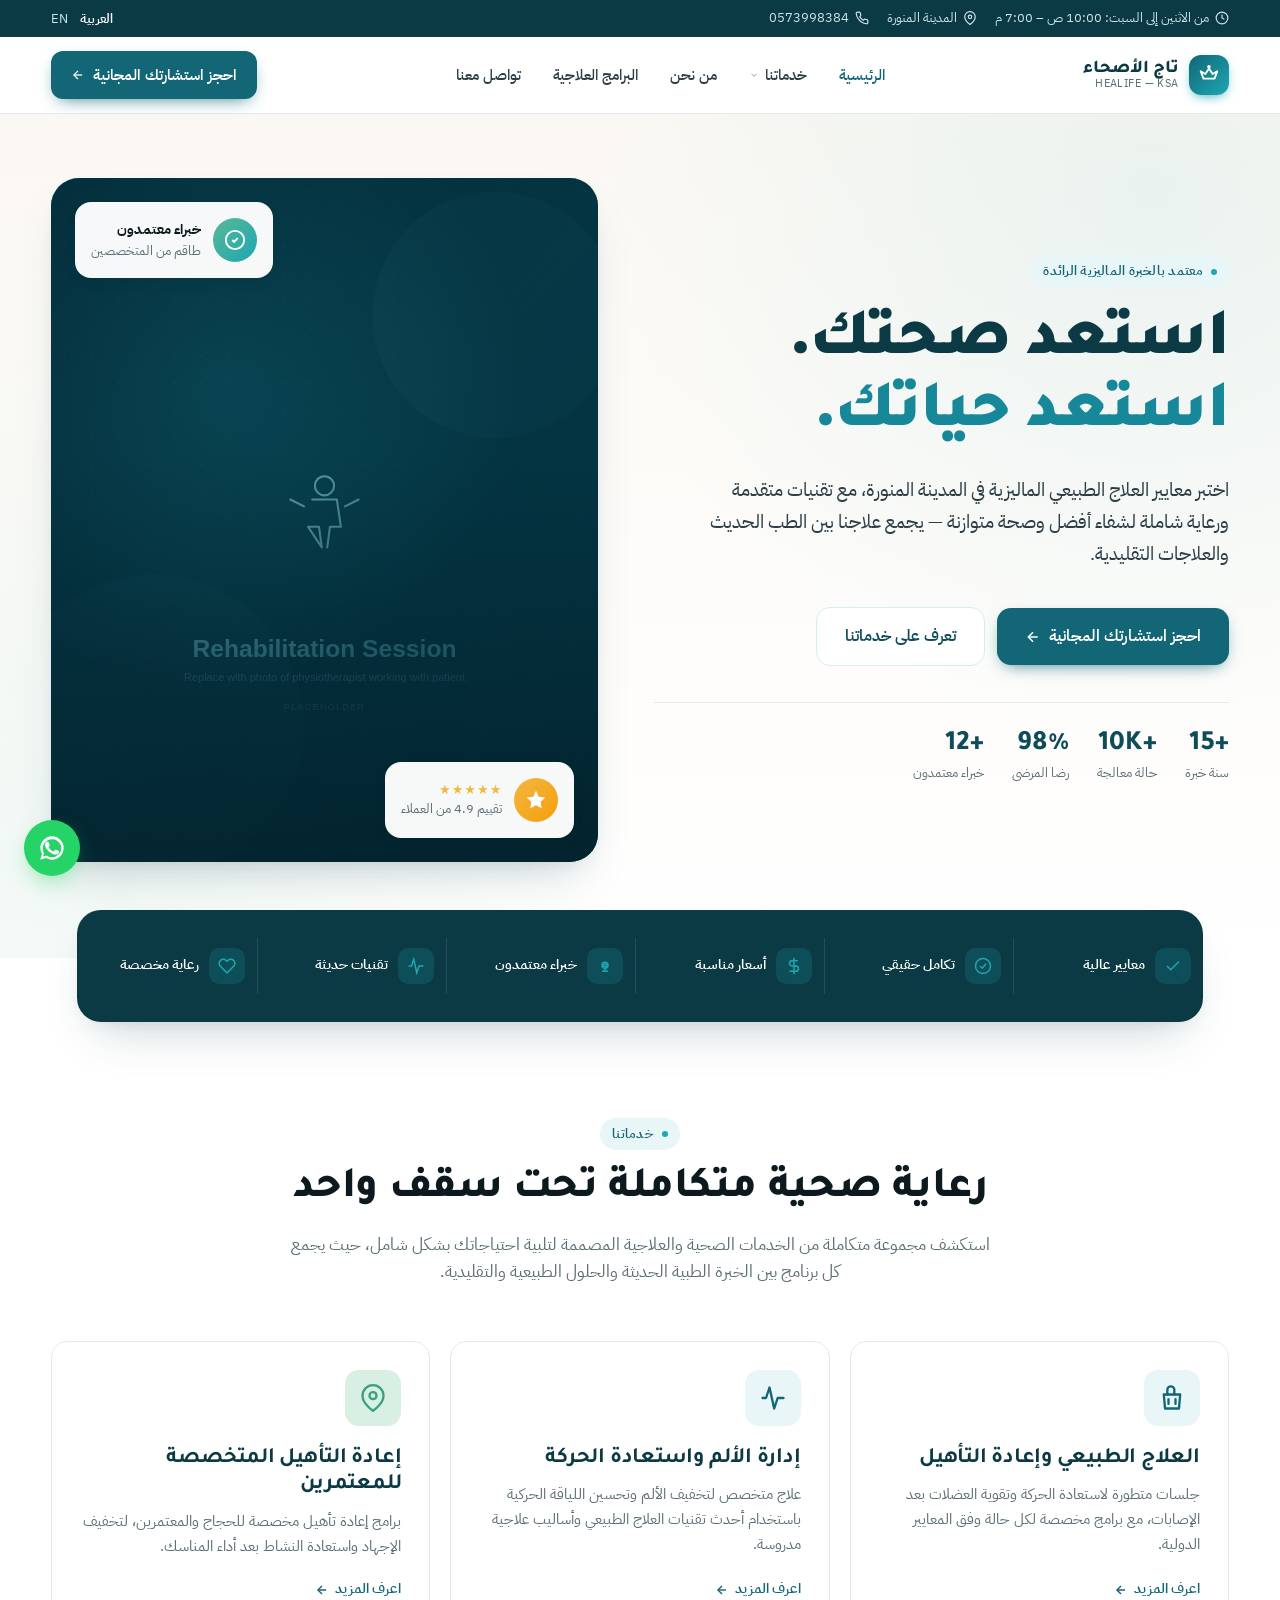
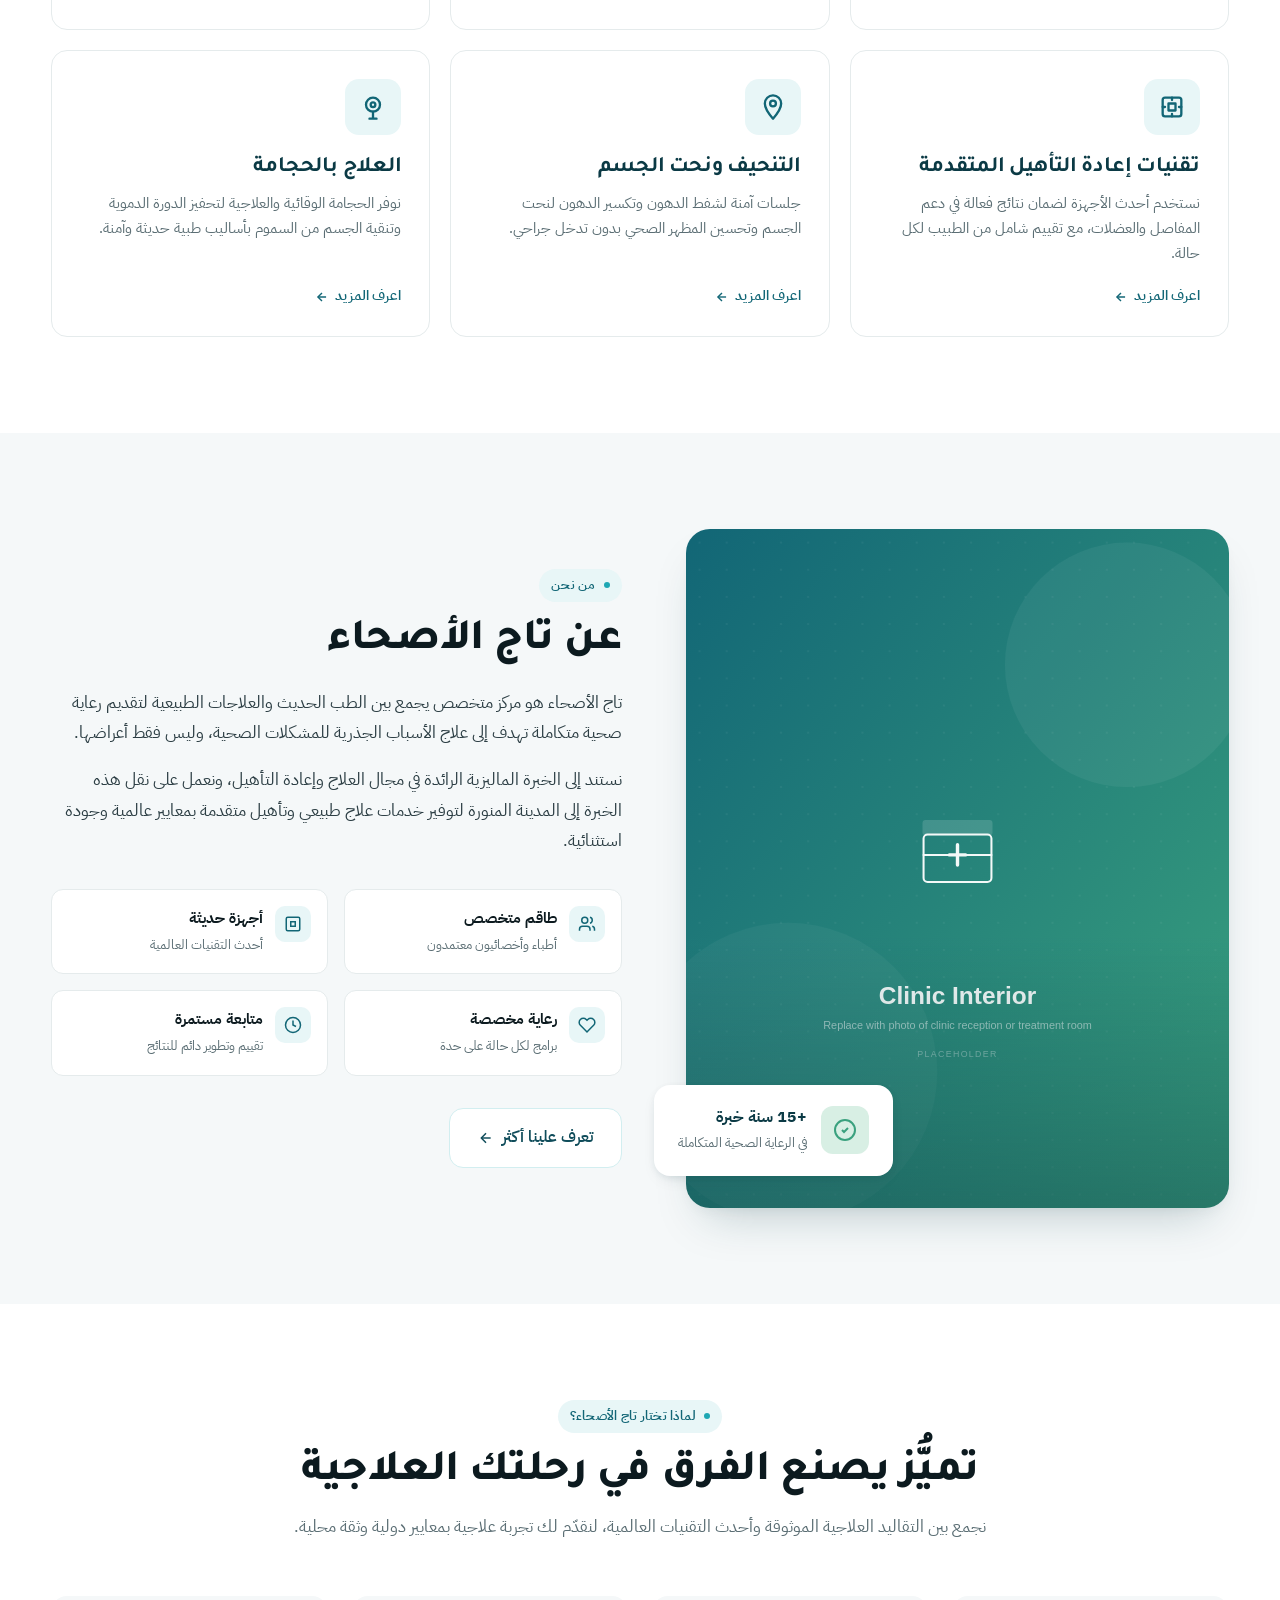
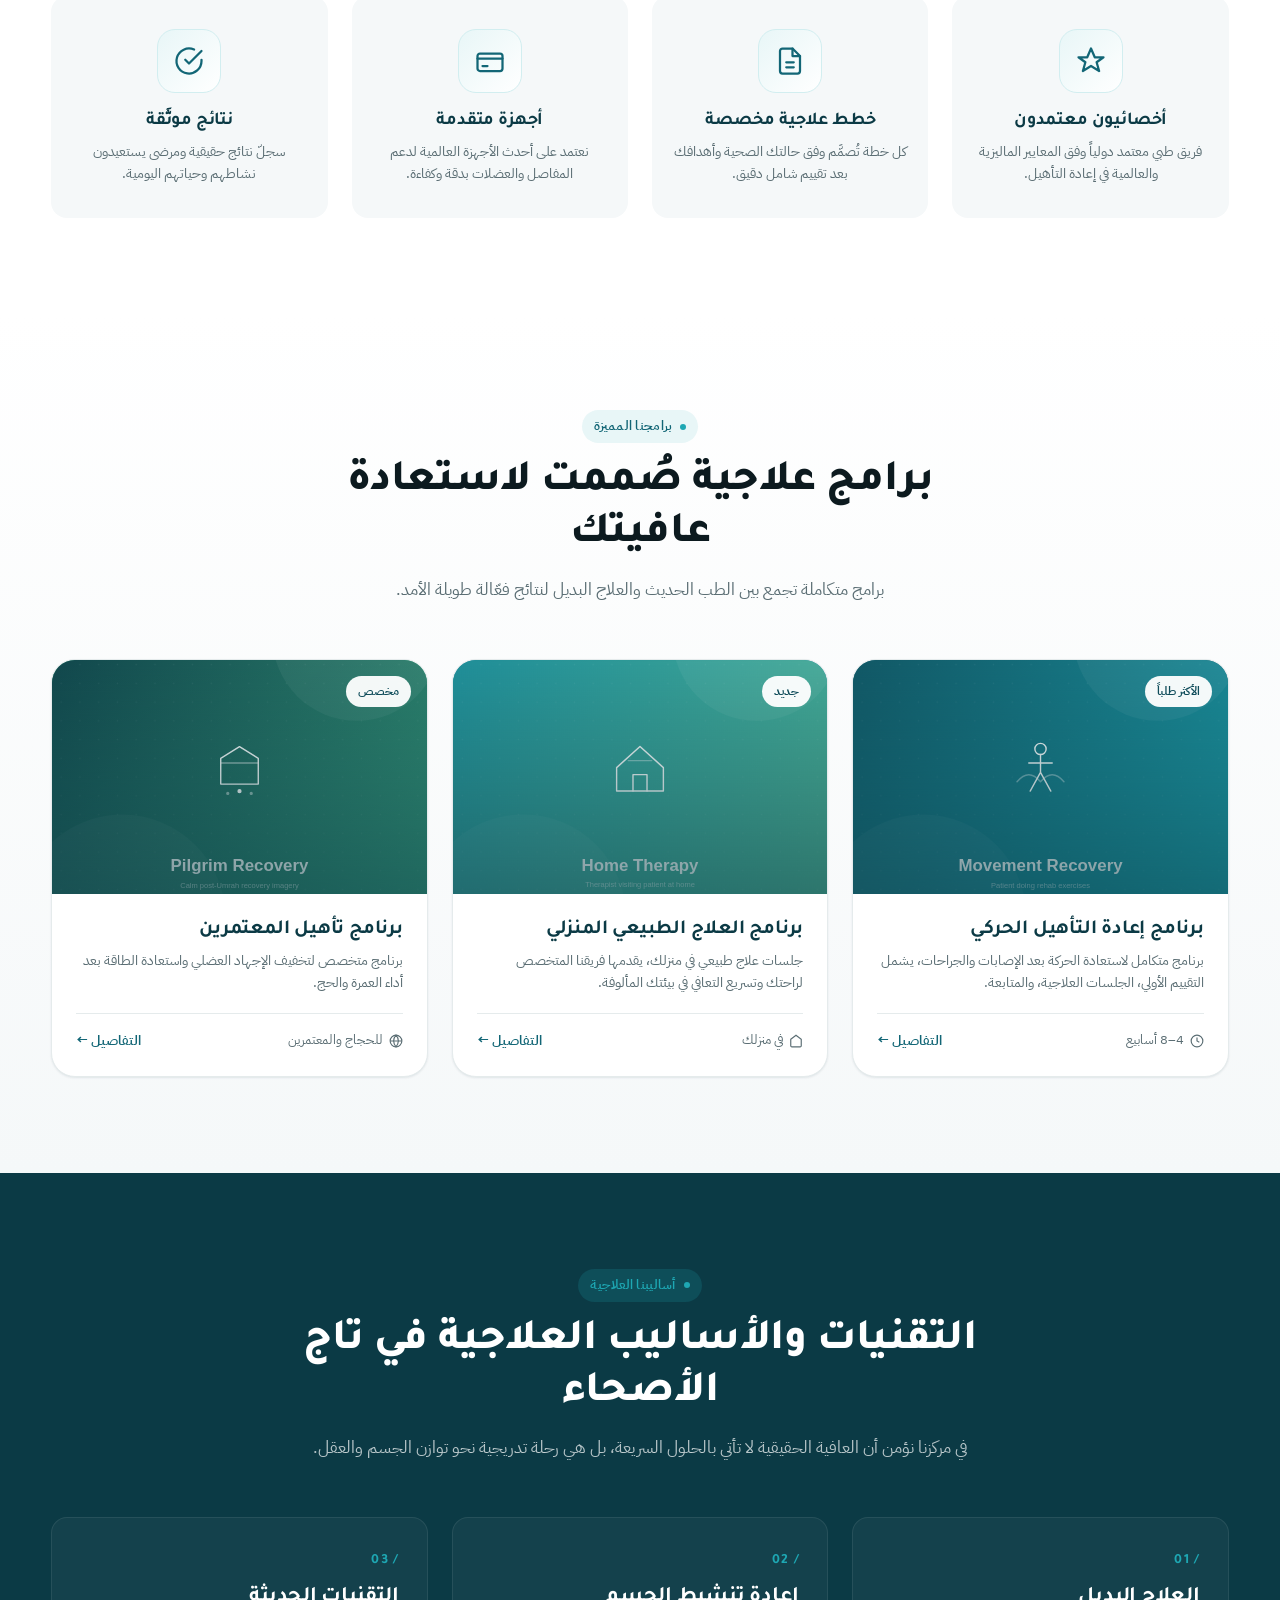
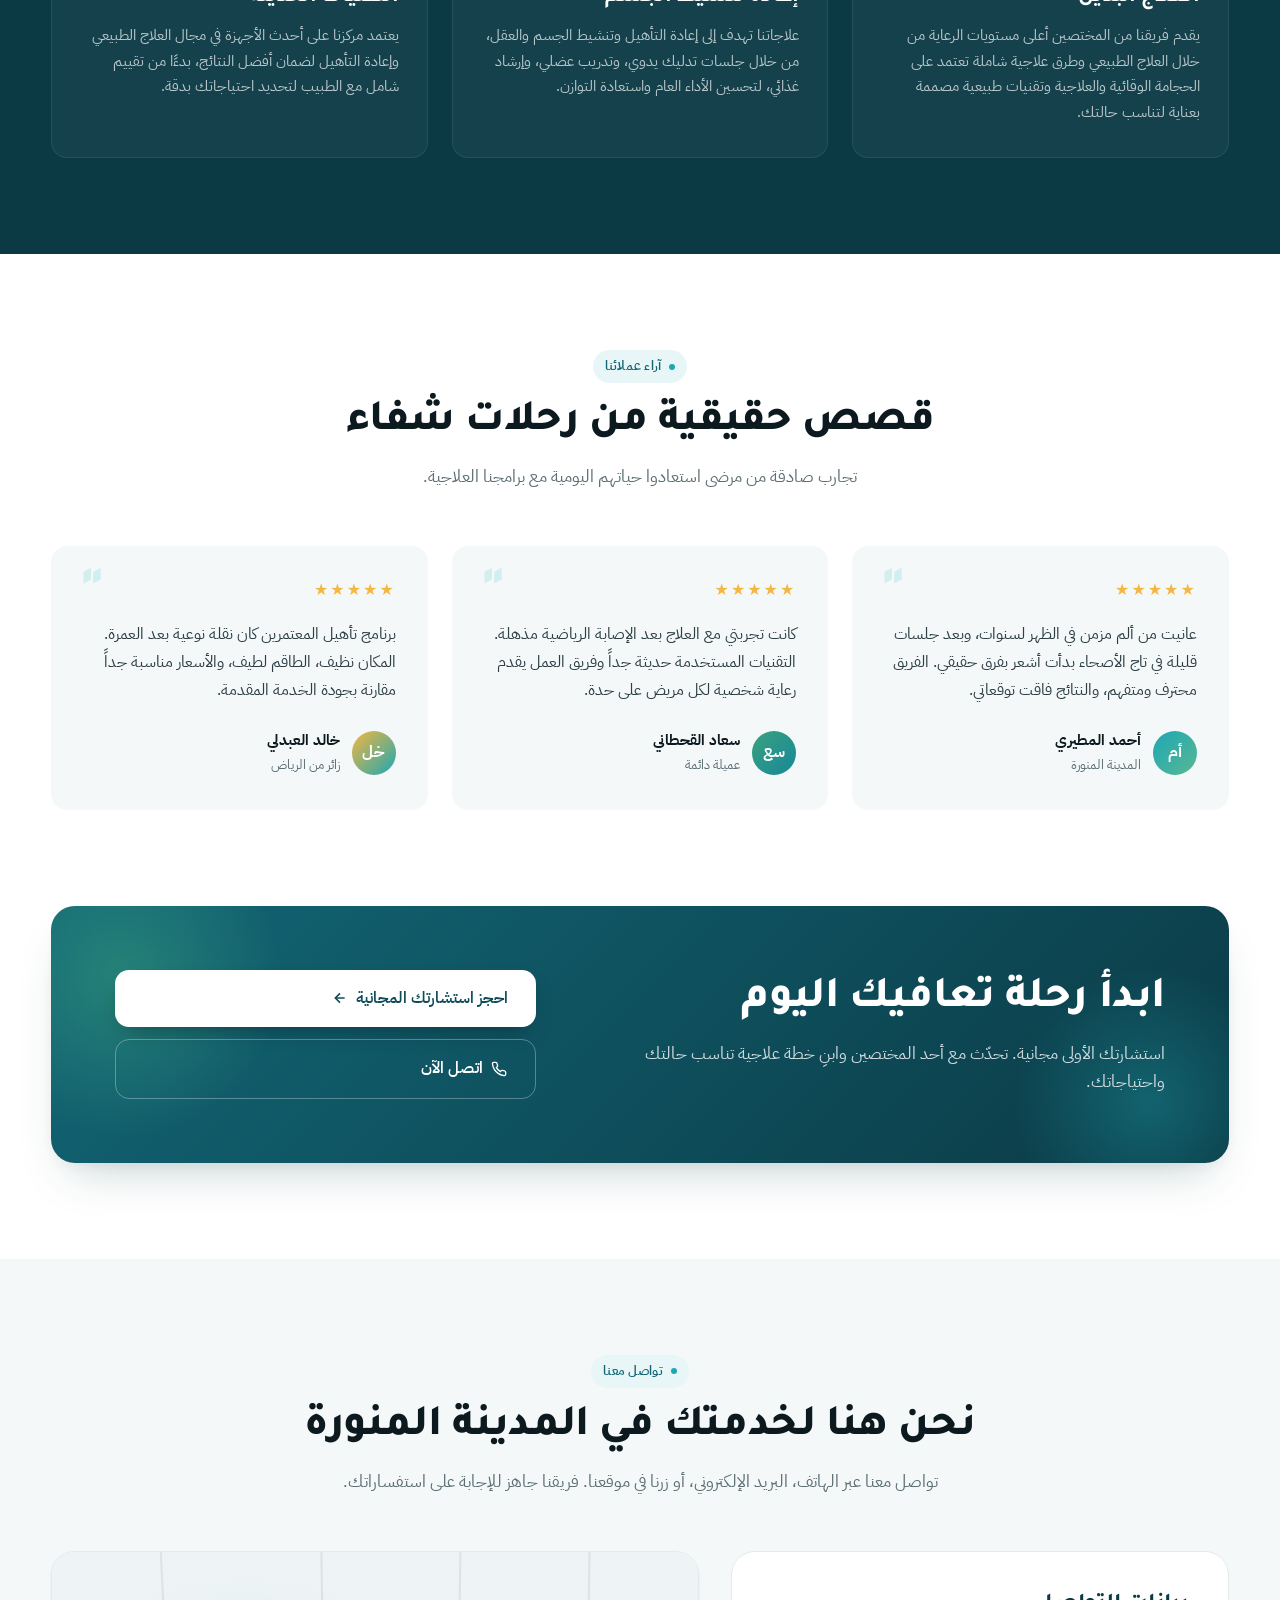
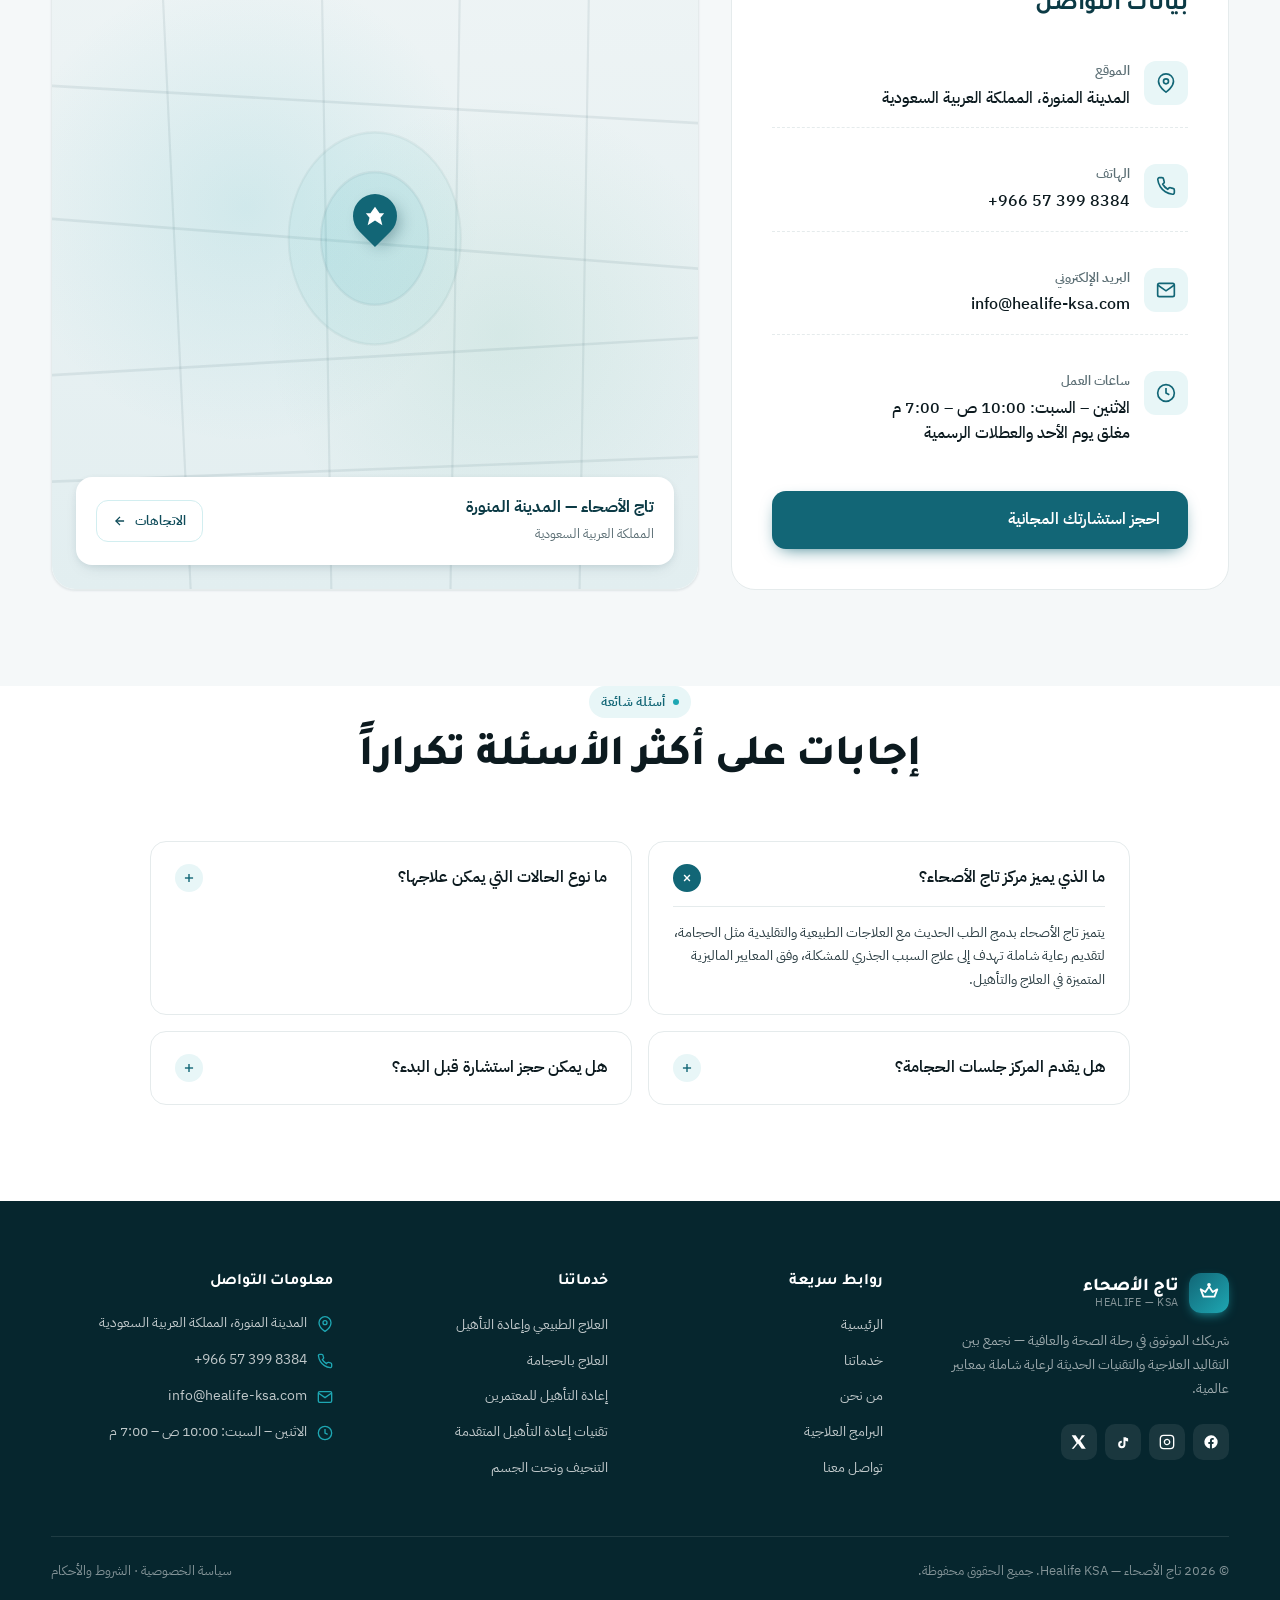
==== tajelsehaa-website 2/index.html @ ae898945 "Add files via upload initial upload" ====
<!doctype html>
<html lang="ar" dir="rtl">
<head>
<meta charset="utf-8" />
<meta name="viewport" content="width=device-width, initial-scale=1" />
<title>تاج الأصحاء — شريكك الكامل في الصحة</title>
<link rel="preconnect" href="https://fonts.googleapis.com">
<link rel="preconnect" href="https://fonts.gstatic.com" crossorigin>
<link href="https://fonts.googleapis.com/css2?family=IBM+Plex+Sans+Arabic:wght@300;400;500;600;700&family=Tajawal:wght@400;500;700;800;900&display=swap" rel="stylesheet">
<link rel="icon" type="image/svg+xml" href="assets/images/favicon.svg">
<link rel="stylesheet" href="assets/css/styles.css">
</head>
<body>

<!-- Utility bar -->
<div class="util-bar">
  <div class="container">
    <div class="util-meta">
      <span>
        <svg viewBox="0 0 24 24" fill="none" stroke="currentColor" stroke-width="2"><circle cx="12" cy="12" r="10"/><polyline points="12,6 12,12 16,14"/></svg>
        من الاثنين إلى السبت: 10:00 ص – 7:00 م
      </span>
      <span>
        <svg viewBox="0 0 24 24" fill="none" stroke="currentColor" stroke-width="2"><path d="M21 10c0 7-9 13-9 13s-9-6-9-13a9 9 0 0 1 18 0z"/><circle cx="12" cy="10" r="3"/></svg>
        المدينة المنورة
      </span>
      <span>
        <svg viewBox="0 0 24 24" fill="none" stroke="currentColor" stroke-width="2"><path d="M22 16.92v3a2 2 0 0 1-2.18 2 19.79 19.79 0 0 1-8.63-3.07 19.5 19.5 0 0 1-6-6A19.79 19.79 0 0 1 2.13 4.18 2 2 0 0 1 4.11 2h3a2 2 0 0 1 2 1.72c.13.96.36 1.9.7 2.81a2 2 0 0 1-.45 2.11L8.09 9.91a16 16 0 0 0 6 6l1.27-1.27a2 2 0 0 1 2.11-.45c.91.34 1.85.57 2.81.7A2 2 0 0 1 22 16.92z"/></svg>
        <span style="direction:ltr">0573998384</span>
      </span>
    </div>
    <div class="util-lang">
      <button class="active">العربية</button>
      <button>EN</button>
    </div>
  </div>
</div>

<!-- Header -->
<header class="site-header">
  <div class="container nav">
    <a class="logo" href="#">
      <div class="logo-mark">
        <!-- Crown + leaf mark -->
        <svg viewBox="0 0 24 24" fill="none" stroke="currentColor" stroke-width="2" stroke-linecap="round" stroke-linejoin="round">
          <path d="M3 8l3 8h12l3-8-5 3-4-6-4 6z"/>
          <circle cx="12" cy="3" r="1" fill="currentColor"/>
        </svg>
      </div>
      <div class="logo-text">
        <strong>تاج الأصحاء</strong>
        <small>HEALIFE — KSA</small>
      </div>
    </a>
    <nav class="nav-menu">
      <a href="#" class="active">الرئيسية</a>
      <a href="#services">خدماتنا
        <svg class="caret" viewBox="0 0 24 24" fill="none" stroke="currentColor" stroke-width="2"><polyline points="6,9 12,15 18,9"/></svg>
      </a>
      <a href="#about">من نحن</a>
      <a href="#programs">البرامج العلاجية</a>
      <a href="#contact">تواصل معنا</a>
    </nav>
    <div class="nav-cta">
      <a href="#contact" class="btn btn-ghost" style="display:none">
        اتصل بنا
      </a>
      <a href="#contact" class="btn btn-primary">
        احجز استشارتك المجانية
        <svg viewBox="0 0 24 24" fill="none" stroke="currentColor" stroke-width="2.2" width="14" height="14"><line x1="19" y1="12" x2="5" y2="12"/><polyline points="12,19 5,12 12,5"/></svg>
      </a>
    </div>
  </div>
</header>

<!-- 1. HERO -->
<section class="hero">
  <div class="container">
    <div class="hero-grid">
      <div class="hero-text">
        <span class="eyebrow hero-eyebrow">معتمد بالخبرة الماليزية الرائدة</span>
        <h1>
          استعد صحتك. <br>
          <span class="accent">استعد حياتك.</span>
        </h1>
        <p class="hero-sub">
          اختبر معايير العلاج الطبيعي الماليزية في المدينة المنورة، مع تقنيات متقدمة ورعاية شاملة لشفاء أفضل وصحة متوازنة — يجمع علاجنا بين الطب الحديث والعلاجات التقليدية.
        </p>
        <div class="hero-ctas">
          <a href="#contact" class="btn btn-primary btn-large">
            احجز استشارتك المجانية
            <svg viewBox="0 0 24 24" fill="none" stroke="currentColor" stroke-width="2.2" width="16" height="16"><line x1="19" y1="12" x2="5" y2="12"/><polyline points="12,19 5,12 12,5"/></svg>
          </a>
          <a href="#services" class="btn btn-secondary btn-large">
            تعرف على خدماتنا
          </a>
        </div>
        <div class="hero-trust">
          <div class="trust-item">
            <div class="num">+15</div>
            <div class="lbl">سنة خبرة</div>
          </div>
          <div class="trust-item">
            <div class="num">+10K</div>
            <div class="lbl">حالة معالجة</div>
          </div>
          <div class="trust-item">
            <div class="num">98%</div>
            <div class="lbl">رضا المرضى</div>
          </div>
          <div class="trust-item">
            <div class="num">+12</div>
            <div class="lbl">خبراء معتمدون</div>
          </div>
        </div>
      </div>

      <div class="hero-visual">
        <div class="photo"></div>
        <div class="photo-fallback"></div>
        <div class="hero-card tl">
          <div class="avatar">
            <svg viewBox="0 0 24 24" fill="none" stroke="currentColor" stroke-width="2"><path d="M9 12l2 2 4-4"/><circle cx="12" cy="12" r="10"/></svg>
          </div>
          <div class="text">
            <strong>خبراء معتمدون</strong>
            <span>طاقم من المتخصصين</span>
          </div>
        </div>
        <div class="hero-card br">
          <div class="avatar" style="background: linear-gradient(135deg, #f4b740, #f59e0b);">
            <svg viewBox="0 0 24 24" fill="currentColor"><polygon points="12,2 15,8.5 22,9.3 17,14.1 18.2,21 12,17.8 5.8,21 7,14.1 2,9.3 9,8.5"/></svg>
          </div>
          <div class="text">
            <div class="stars">★★★★★</div>
            <span>تقييم 4.9 من العملاء</span>
          </div>
        </div>
      </div>
    </div>
  </div>
</section>

<!-- WHY-STRIP (the chip row from original) -->
<div class="why-strip-wrap">
  <div class="why-strip">
    <div class="why-strip-inner">
      <div class="why-chip">
        <div class="ico"><svg viewBox="0 0 24 24" fill="none" stroke="currentColor" stroke-width="2"><polyline points="20,6 9,17 4,12"/></svg></div>
        <div class="lbl">معايير عالية</div>
      </div>
      <div class="why-chip">
        <div class="ico"><svg viewBox="0 0 24 24" fill="none" stroke="currentColor" stroke-width="2"><circle cx="12" cy="12" r="10"/><path d="M8 12l3 3 5-6"/></svg></div>
        <div class="lbl">تكامل حقيقي</div>
      </div>
      <div class="why-chip">
        <div class="ico"><svg viewBox="0 0 24 24" fill="none" stroke="currentColor" stroke-width="2"><path d="M12 1v22M17 5H9.5a3.5 3.5 0 0 0 0 7h5a3.5 3.5 0 0 1 0 7H6"/></svg></div>
        <div class="lbl">أسعار مناسبة</div>
      </div>
      <div class="why-chip">
        <div class="ico"><svg viewBox="0 0 24 24" fill="none" stroke="currentColor" stroke-width="2"><path d="M12 15a4 4 0 1 0 0-8 4 4 0 0 0 0 8z"/><path d="M12 15v4M8 19h8"/><circle cx="12" cy="11" r="2"/></svg></div>
        <div class="lbl">خبراء معتمدون</div>
      </div>
      <div class="why-chip">
        <div class="ico"><svg viewBox="0 0 24 24" fill="none" stroke="currentColor" stroke-width="2"><path d="M2 12h4l3-9 4 18 3-9h6"/></svg></div>
        <div class="lbl">تقنيات حديثة</div>
      </div>
      <div class="why-chip">
        <div class="ico"><svg viewBox="0 0 24 24" fill="none" stroke="currentColor" stroke-width="2"><path d="M20.84 4.61a5.5 5.5 0 0 0-7.78 0L12 5.67l-1.06-1.06a5.5 5.5 0 0 0-7.78 7.78l1.06 1.06L12 21.23l7.78-7.78 1.06-1.06a5.5 5.5 0 0 0 0-7.78z"/></svg></div>
        <div class="lbl">رعاية مخصصة</div>
      </div>
    </div>
  </div>
</div>

<!-- 2. SERVICES -->
<section class="block" id="services">
  <div class="container">
    <div class="block-head">
      <span class="eyebrow">خدماتنا</span>
      <h2>رعاية صحية متكاملة تحت سقف واحد</h2>
      <p>استكشف مجموعة متكاملة من الخدمات الصحية والعلاجية المصممة لتلبية احتياجاتك بشكل شامل، حيث يجمع كل برنامج بين الخبرة الطبية الحديثة والحلول الطبيعية والتقليدية.</p>
    </div>

    <div class="services-grid">

      <article class="service-card">
        <div class="ico">
          <svg viewBox="0 0 24 24" fill="none" stroke="currentColor" stroke-width="2" stroke-linecap="round" stroke-linejoin="round">
            <path d="M14 9V5a3 3 0 0 0-3-3v0a3 3 0 0 0-3 3v4"/><path d="M5 9h14l-1 12H6L5 9z"/><path d="M9 13v4M15 13v4"/>
          </svg>
        </div>
        <h3>العلاج الطبيعي وإعادة التأهيل</h3>
        <p>جلسات متطورة لاستعادة الحركة وتقوية العضلات بعد الإصابات، مع برامج مخصصة لكل حالة وفق المعايير الدولية.</p>
        <a href="#" class="more">
          اعرف المزيد
          <svg viewBox="0 0 24 24" fill="none" stroke="currentColor" stroke-width="2.4"><line x1="19" y1="12" x2="5" y2="12"/><polyline points="12,19 5,12 12,5"/></svg>
        </a>
      </article>

      <article class="service-card">
        <div class="ico">
          <svg viewBox="0 0 24 24" fill="none" stroke="currentColor" stroke-width="2" stroke-linecap="round" stroke-linejoin="round">
            <path d="M3 12h3l3-9 4 18 3-9h5"/>
          </svg>
        </div>
        <h3>إدارة الألم واستعادة الحركة</h3>
        <p>علاج متخصص لتخفيف الألم وتحسين اللياقة الحركية باستخدام أحدث تقنيات العلاج الطبيعي وأساليب علاجية مدروسة.</p>
        <a href="#" class="more">
          اعرف المزيد
          <svg viewBox="0 0 24 24" fill="none" stroke="currentColor" stroke-width="2.4"><line x1="19" y1="12" x2="5" y2="12"/><polyline points="12,19 5,12 12,5"/></svg>
        </a>
      </article>

      <article class="service-card featured">
        <div class="ico">
          <svg viewBox="0 0 24 24" fill="none" stroke="currentColor" stroke-width="2" stroke-linecap="round" stroke-linejoin="round">
            <path d="M21 10c0 7-9 13-9 13s-9-6-9-13a9 9 0 0 1 18 0z"/><circle cx="12" cy="10" r="3"/>
          </svg>
        </div>
        <h3>إعادة التأهيل المتخصصة للمعتمرين</h3>
        <p>برامج إعادة تأهيل مخصصة للحجاج والمعتمرين، لتخفيف الإجهاد واستعادة النشاط بعد أداء المناسك.</p>
        <a href="#" class="more">
          اعرف المزيد
          <svg viewBox="0 0 24 24" fill="none" stroke="currentColor" stroke-width="2.4"><line x1="19" y1="12" x2="5" y2="12"/><polyline points="12,19 5,12 12,5"/></svg>
        </a>
      </article>

      <article class="service-card">
        <div class="ico">
          <svg viewBox="0 0 24 24" fill="none" stroke="currentColor" stroke-width="2" stroke-linecap="round" stroke-linejoin="round">
            <rect x="4" y="4" width="16" height="16" rx="2"/><path d="M9 9h6v6H9z"/><path d="M4 12h2M18 12h2M12 4v2M12 18v2"/>
          </svg>
        </div>
        <h3>تقنيات إعادة التأهيل المتقدمة</h3>
        <p>نستخدم أحدث الأجهزة لضمان نتائج فعالة في دعم المفاصل والعضلات، مع تقييم شامل من الطبيب لكل حالة.</p>
        <a href="#" class="more">
          اعرف المزيد
          <svg viewBox="0 0 24 24" fill="none" stroke="currentColor" stroke-width="2.4"><line x1="19" y1="12" x2="5" y2="12"/><polyline points="12,19 5,12 12,5"/></svg>
        </a>
      </article>

      <article class="service-card">
        <div class="ico">
          <svg viewBox="0 0 24 24" fill="none" stroke="currentColor" stroke-width="2" stroke-linecap="round" stroke-linejoin="round">
            <path d="M12 2a7 7 0 0 1 7 7c0 5-7 13-7 13S5 14 5 9a7 7 0 0 1 7-7z"/><circle cx="12" cy="9" r="2.5"/>
          </svg>
        </div>
        <h3>التنحيف ونحت الجسم</h3>
        <p>جلسات آمنة لشفط الدهون وتكسير الدهون لنحت الجسم وتحسين المظهر الصحي بدون تدخل جراحي.</p>
        <a href="#" class="more">
          اعرف المزيد
          <svg viewBox="0 0 24 24" fill="none" stroke="currentColor" stroke-width="2.4"><line x1="19" y1="12" x2="5" y2="12"/><polyline points="12,19 5,12 12,5"/></svg>
        </a>
      </article>

      <article class="service-card">
        <div class="ico">
          <svg viewBox="0 0 24 24" fill="none" stroke="currentColor" stroke-width="2" stroke-linecap="round" stroke-linejoin="round">
            <circle cx="12" cy="10" r="6"/><circle cx="12" cy="10" r="2"/><path d="M12 16v6M9 22h6"/>
          </svg>
        </div>
        <h3>العلاج بالحجامة</h3>
        <p>نوفر الحجامة الوقائية والعلاجية لتحفيز الدورة الدموية وتنقية الجسم من السموم بأساليب طبية حديثة وآمنة.</p>
        <a href="#" class="more">
          اعرف المزيد
          <svg viewBox="0 0 24 24" fill="none" stroke="currentColor" stroke-width="2.4"><line x1="19" y1="12" x2="5" y2="12"/><polyline points="12,19 5,12 12,5"/></svg>
        </a>
      </article>

    </div>
  </div>
</section>

<!-- 3. ABOUT -->
<section class="block about" id="about">
  <div class="container">
    <div class="about-grid">
      <div class="about-imgs">
        <div class="main"></div>
        <div class="pill">
          <div class="ico">
            <svg viewBox="0 0 24 24" fill="none" stroke="currentColor" stroke-width="2"><path d="M9 12l2 2 4-4"/><circle cx="12" cy="12" r="10"/></svg>
          </div>
          <div>
            <strong>+15 سنة خبرة</strong>
            <small>في الرعاية الصحية المتكاملة</small>
          </div>
        </div>
      </div>
      <div>
        <span class="eyebrow">من نحن</span>
        <h2 style="margin-top:14px;">عن تاج الأصحاء</h2>
        <p>تاج الأصحاء هو مركز متخصص يجمع بين الطب الحديث والعلاجات الطبيعية لتقديم رعاية صحية متكاملة تهدف إلى علاج الأسباب الجذرية للمشكلات الصحية، وليس فقط أعراضها.</p>
        <p>نستند إلى الخبرة الماليزية الرائدة في مجال العلاج وإعادة التأهيل، ونعمل على نقل هذه الخبرة إلى المدينة المنورة لتوفير خدمات علاج طبيعي وتأهيل متقدمة بمعايير عالمية وجودة استثنائية.</p>

        <div class="about-highlights">
          <div class="hl">
            <div class="ico"><svg viewBox="0 0 24 24" fill="none" stroke="currentColor" stroke-width="2"><path d="M16 21v-2a4 4 0 0 0-4-4H6a4 4 0 0 0-4 4v2"/><circle cx="9" cy="7" r="4"/><path d="M22 21v-2a4 4 0 0 0-3-3.87M16 3.13a4 4 0 0 1 0 7.75"/></svg></div>
            <div><strong>طاقم متخصص</strong><span>أطباء وأخصائيون معتمدون</span></div>
          </div>
          <div class="hl">
            <div class="ico"><svg viewBox="0 0 24 24" fill="none" stroke="currentColor" stroke-width="2"><rect x="3" y="3" width="18" height="18" rx="2"/><path d="M9 9h6v6H9z"/></svg></div>
            <div><strong>أجهزة حديثة</strong><span>أحدث التقنيات العالمية</span></div>
          </div>
          <div class="hl">
            <div class="ico"><svg viewBox="0 0 24 24" fill="none" stroke="currentColor" stroke-width="2"><path d="M20.84 4.61a5.5 5.5 0 0 0-7.78 0L12 5.67l-1.06-1.06a5.5 5.5 0 0 0-7.78 7.78l1.06 1.06L12 21.23l7.78-7.78 1.06-1.06a5.5 5.5 0 0 0 0-7.78z"/></svg></div>
            <div><strong>رعاية مخصصة</strong><span>برامج لكل حالة على حدة</span></div>
          </div>
          <div class="hl">
            <div class="ico"><svg viewBox="0 0 24 24" fill="none" stroke="currentColor" stroke-width="2"><circle cx="12" cy="12" r="10"/><path d="M12 6v6l4 2"/></svg></div>
            <div><strong>متابعة مستمرة</strong><span>تقييم وتطوير دائم للنتائج</span></div>
          </div>
        </div>

        <a href="#" class="btn btn-secondary btn-large">
          تعرف علينا أكثر
          <svg viewBox="0 0 24 24" fill="none" stroke="currentColor" stroke-width="2.2" width="16" height="16"><line x1="19" y1="12" x2="5" y2="12"/><polyline points="12,19 5,12 12,5"/></svg>
        </a>
      </div>
    </div>
  </div>
</section>

<!-- 4. WHY CHOOSE US (full) -->
<section class="block why-full">
  <div class="container">
    <div class="block-head">
      <span class="eyebrow">لماذا تختار تاج الأصحاء؟</span>
      <h2>تميُّز يصنع الفرق في رحلتك العلاجية</h2>
      <p>نجمع بين التقاليد العلاجية الموثوقة وأحدث التقنيات العالمية، لنقدّم لك تجربة علاجية بمعايير دولية وثقة محلية.</p>
    </div>
    <div class="why-grid">
      <div class="why-card">
        <div class="ico">
          <svg viewBox="0 0 24 24" fill="none" stroke="currentColor" stroke-width="1.8" stroke-linecap="round" stroke-linejoin="round"><path d="M12 2l3 7h7l-5.5 4 2 7L12 16l-6.5 4 2-7L2 9h7l3-7z"/></svg>
        </div>
        <h3>أخصائيون معتمدون</h3>
        <p>فريق طبي معتمد دولياً وفق المعايير الماليزية والعالمية في إعادة التأهيل.</p>
      </div>
      <div class="why-card">
        <div class="ico">
          <svg viewBox="0 0 24 24" fill="none" stroke="currentColor" stroke-width="1.8" stroke-linecap="round" stroke-linejoin="round"><path d="M14 2H6a2 2 0 0 0-2 2v16a2 2 0 0 0 2 2h12a2 2 0 0 0 2-2V8z"/><path d="M14 2v6h6M9 13h6M9 17h6"/></svg>
        </div>
        <h3>خطط علاجية مخصصة</h3>
        <p>كل خطة تُصمَّم وفق حالتك الصحية وأهدافك بعد تقييم شامل دقيق.</p>
      </div>
      <div class="why-card">
        <div class="ico">
          <svg viewBox="0 0 24 24" fill="none" stroke="currentColor" stroke-width="1.8" stroke-linecap="round" stroke-linejoin="round"><rect x="2" y="6" width="20" height="14" rx="2"/><path d="M2 10h20M6 16h4"/></svg>
        </div>
        <h3>أجهزة متقدمة</h3>
        <p>نعتمد على أحدث الأجهزة العالمية لدعم المفاصل والعضلات بدقة وكفاءة.</p>
      </div>
      <div class="why-card">
        <div class="ico">
          <svg viewBox="0 0 24 24" fill="none" stroke="currentColor" stroke-width="1.8" stroke-linecap="round" stroke-linejoin="round"><path d="M22 11.08V12a10 10 0 1 1-5.93-9.14"/><polyline points="22,4 12,14.01 9,11.01"/></svg>
        </div>
        <h3>نتائج موثَّقة</h3>
        <p>سجلّ نتائج حقيقية ومرضى يستعيدون نشاطهم وحياتهم اليومية.</p>
      </div>
    </div>
  </div>
</section>

<!-- 5. FEATURED PROGRAMS -->
<section class="block programs" id="programs">
  <div class="container">
    <div class="block-head">
      <span class="eyebrow">برامجنا المميزة</span>
      <h2>برامج علاجية صُممت لاستعادة عافيتك</h2>
      <p>برامج متكاملة تجمع بين الطب الحديث والعلاج البديل لنتائج فعّالة طويلة الأمد.</p>
    </div>
    <div class="programs-row">
      <article class="program">
        <div class="program-img p1">
          <span class="program-tag">الأكثر طلباً</span>
        </div>
        <div class="program-body">
          <h3>برنامج إعادة التأهيل الحركي</h3>
          <p>برنامج متكامل لاستعادة الحركة بعد الإصابات والجراحات، يشمل التقييم الأولي، الجلسات العلاجية، والمتابعة.</p>
          <div class="program-foot">
            <span class="meta">
              <svg viewBox="0 0 24 24" fill="none" stroke="currentColor" stroke-width="2"><circle cx="12" cy="12" r="10"/><polyline points="12,6 12,12 16,14"/></svg>
              4–8 أسابيع
            </span>
            <a href="#" class="more">التفاصيل ←</a>
          </div>
        </div>
      </article>

      <article class="program">
        <div class="program-img p2">
          <span class="program-tag">جديد</span>
        </div>
        <div class="program-body">
          <h3>برنامج العلاج الطبيعي المنزلي</h3>
          <p>جلسات علاج طبيعي في منزلك، يقدمها فريقنا المتخصص لراحتك وتسريع التعافي في بيئتك المألوفة.</p>
          <div class="program-foot">
            <span class="meta">
              <svg viewBox="0 0 24 24" fill="none" stroke="currentColor" stroke-width="2"><path d="M3 9l9-7 9 7v11a2 2 0 0 1-2 2H5a2 2 0 0 1-2-2z"/></svg>
              في منزلك
            </span>
            <a href="#" class="more">التفاصيل ←</a>
          </div>
        </div>
      </article>

      <article class="program">
        <div class="program-img p3">
          <span class="program-tag">مخصص</span>
        </div>
        <div class="program-body">
          <h3>برنامج تأهيل المعتمرين</h3>
          <p>برنامج متخصص لتخفيف الإجهاد العضلي واستعادة الطاقة بعد أداء العمرة والحج.</p>
          <div class="program-foot">
            <span class="meta">
              <svg viewBox="0 0 24 24" fill="none" stroke="currentColor" stroke-width="2"><circle cx="12" cy="12" r="10"/><path d="M2 12h20"/><path d="M12 2a15 15 0 0 1 4 10 15 15 0 0 1-4 10 15 15 0 0 1-4-10 15 15 0 0 1 4-10z"/></svg>
              للحجاج والمعتمرين
            </span>
            <a href="#" class="more">التفاصيل ←</a>
          </div>
        </div>
      </article>
    </div>
  </div>
</section>

<!-- 6. TECHNIQUES (dark approach section) -->
<section class="block techniques">
  <div class="container">
    <div class="block-head">
      <span class="eyebrow">أساليبنا العلاجية</span>
      <h2>التقنيات والأساليب العلاجية في تاج الأصحاء</h2>
      <p>في مركزنا نؤمن أن العافية الحقيقية لا تأتي بالحلول السريعة، بل هي رحلة تدريجية نحو توازن الجسم والعقل.</p>
    </div>
    <div class="tech-grid">
      <div class="tech-card">
        <div class="tech-num">/ 01</div>
        <h3>العلاج البديل</h3>
        <p>يقدم فريقنا من المختصين أعلى مستويات الرعاية من خلال العلاج الطبيعي وطرق علاجية شاملة تعتمد على الحجامة الوقائية والعلاجية وتقنيات طبيعية مصممة بعناية لتناسب حالتك.</p>
      </div>
      <div class="tech-card">
        <div class="tech-num">/ 02</div>
        <h3>إعادة تنشيط الجسم</h3>
        <p>علاجاتنا تهدف إلى إعادة التأهيل وتنشيط الجسم والعقل، من خلال جلسات تدليك يدوي، وتدريب عضلي، وإرشاد غذائي، لتحسين الأداء العام واستعادة التوازن.</p>
      </div>
      <div class="tech-card">
        <div class="tech-num">/ 03</div>
        <h3>التقنيات الحديثة</h3>
        <p>يعتمد مركزنا على أحدث الأجهزة في مجال العلاج الطبيعي وإعادة التأهيل لضمان أفضل النتائج، بدءًا من تقييم شامل مع الطبيب لتحديد احتياجاتك بدقة.</p>
      </div>
    </div>
  </div>
</section>

<!-- 7. TESTIMONIALS -->
<section class="block testimonials">
  <div class="container">
    <div class="block-head">
      <span class="eyebrow">آراء عملائنا</span>
      <h2>قصص حقيقية من رحلات شفاء</h2>
      <p>تجارب صادقة من مرضى استعادوا حياتهم اليومية مع برامجنا العلاجية.</p>
    </div>
    <div class="testimonials-grid">
      <div class="quote-card">
        <span class="qmark">"</span>
        <div class="stars">★★★★★</div>
        <p class="text">عانيت من ألم مزمن في الظهر لسنوات، وبعد جلسات قليلة في تاج الأصحاء بدأت أشعر بفرق حقيقي. الفريق محترف ومتفهم، والنتائج فاقت توقعاتي.</p>
        <div class="quote-author">
          <div class="quote-avatar">أم</div>
          <div>
            <strong>أحمد المطيري</strong>
            <span>المدينة المنورة</span>
          </div>
        </div>
      </div>
      <div class="quote-card">
        <span class="qmark">"</span>
        <div class="stars">★★★★★</div>
        <p class="text">كانت تجربتي مع العلاج بعد الإصابة الرياضية مذهلة. التقنيات المستخدمة حديثة جداً وفريق العمل يقدم رعاية شخصية لكل مريض على حدة.</p>
        <div class="quote-author">
          <div class="quote-avatar" style="background:linear-gradient(135deg,#3aa17e,#178899);">سع</div>
          <div>
            <strong>سعاد القحطاني</strong>
            <span>عميلة دائمة</span>
          </div>
        </div>
      </div>
      <div class="quote-card">
        <span class="qmark">"</span>
        <div class="stars">★★★★★</div>
        <p class="text">برنامج تأهيل المعتمرين كان نقلة نوعية بعد العمرة. المكان نظيف، الطاقم لطيف، والأسعار مناسبة جداً مقارنة بجودة الخدمة المقدمة.</p>
        <div class="quote-author">
          <div class="quote-avatar" style="background:linear-gradient(135deg,#f4b740,#1ea7b3);">خل</div>
          <div>
            <strong>خالد العبدلي</strong>
            <span>زائر من الرياض</span>
          </div>
        </div>
      </div>
    </div>
  </div>
</section>

<!-- 8. CTA BANNER -->
<section style="padding: 0 0 96px;">
  <div class="cta-banner">
    <div class="cta-banner-grid">
      <div>
        <h2>ابدأ رحلة تعافيك اليوم</h2>
        <p>استشارتك الأولى مجانية. تحدّث مع أحد المختصين وابنِ خطة علاجية تناسب حالتك واحتياجاتك.</p>
      </div>
      <div class="cta-banner-actions">
        <a href="#contact" class="btn btn-primary btn-large">
          احجز استشارتك المجانية
          <svg viewBox="0 0 24 24" fill="none" stroke="currentColor" stroke-width="2.4" width="16" height="16"><line x1="19" y1="12" x2="5" y2="12"/><polyline points="12,19 5,12 12,5"/></svg>
        </a>
        <a href="tel:+966573998384" class="btn btn-secondary btn-large">
          <svg viewBox="0 0 24 24" fill="none" stroke="currentColor" stroke-width="2" width="16" height="16"><path d="M22 16.92v3a2 2 0 0 1-2.18 2 19.79 19.79 0 0 1-8.63-3.07 19.5 19.5 0 0 1-6-6A19.79 19.79 0 0 1 2.13 4.18 2 2 0 0 1 4.11 2h3a2 2 0 0 1 2 1.72c.13.96.36 1.9.7 2.81a2 2 0 0 1-.45 2.11L8.09 9.91a16 16 0 0 0 6 6l1.27-1.27a2 2 0 0 1 2.11-.45c.91.34 1.85.57 2.81.7A2 2 0 0 1 22 16.92z"/></svg>
          اتصل الآن
        </a>
      </div>
    </div>
  </div>
</section>

<!-- 9. CONTACT / LOCATION -->
<section class="block contact" id="contact">
  <div class="container">
    <div class="block-head">
      <span class="eyebrow">تواصل معنا</span>
      <h2>نحن هنا لخدمتك في المدينة المنورة</h2>
      <p>تواصل معنا عبر الهاتف، البريد الإلكتروني، أو زرنا في موقعنا. فريقنا جاهز للإجابة على استفساراتك.</p>
    </div>
    <div class="contact-grid">
      <div class="contact-info">
        <h3>بيانات التواصل</h3>
        <div class="contact-row">
          <div class="ico">
            <svg viewBox="0 0 24 24" fill="none" stroke="currentColor" stroke-width="2"><path d="M21 10c0 7-9 13-9 13s-9-6-9-13a9 9 0 0 1 18 0z"/><circle cx="12" cy="10" r="3"/></svg>
          </div>
          <div>
            <strong>الموقع</strong>
            <span>المدينة المنورة، المملكة العربية السعودية</span>
          </div>
        </div>
        <div class="contact-row">
          <div class="ico">
            <svg viewBox="0 0 24 24" fill="none" stroke="currentColor" stroke-width="2"><path d="M22 16.92v3a2 2 0 0 1-2.18 2 19.79 19.79 0 0 1-8.63-3.07 19.5 19.5 0 0 1-6-6A19.79 19.79 0 0 1 2.13 4.18 2 2 0 0 1 4.11 2h3a2 2 0 0 1 2 1.72c.13.96.36 1.9.7 2.81a2 2 0 0 1-.45 2.11L8.09 9.91a16 16 0 0 0 6 6l1.27-1.27a2 2 0 0 1 2.11-.45c.91.34 1.85.57 2.81.7A2 2 0 0 1 22 16.92z"/></svg>
          </div>
          <div>
            <strong>الهاتف</strong>
            <span class="dir-ltr">+966 57 399 8384</span>
          </div>
        </div>
        <div class="contact-row">
          <div class="ico">
            <svg viewBox="0 0 24 24" fill="none" stroke="currentColor" stroke-width="2"><path d="M4 4h16c1.1 0 2 .9 2 2v12c0 1.1-.9 2-2 2H4c-1.1 0-2-.9-2-2V6c0-1.1.9-2 2-2z"/><polyline points="22,6 12,13 2,6"/></svg>
          </div>
          <div>
            <strong>البريد الإلكتروني</strong>
            <span class="dir-ltr">info@healife-ksa.com</span>
          </div>
        </div>
        <div class="contact-row">
          <div class="ico">
            <svg viewBox="0 0 24 24" fill="none" stroke="currentColor" stroke-width="2"><circle cx="12" cy="12" r="10"/><polyline points="12,6 12,12 16,14"/></svg>
          </div>
          <div>
            <strong>ساعات العمل</strong>
            <span>الاثنين – السبت: 10:00 ص – 7:00 م<br>مغلق يوم الأحد والعطلات الرسمية</span>
          </div>
        </div>
        <a href="#" class="btn btn-primary btn-large" style="margin-top: 8px;">
          احجز استشارتك المجانية
        </a>
      </div>

      <div class="contact-map">
        <div class="map-placeholder">
          <svg class="streets" viewBox="0 0 600 480" preserveAspectRatio="none" fill="none" stroke="rgba(11,58,69,0.08)" stroke-width="2">
            <path d="M-20 100 L620 130"/>
            <path d="M-20 200 L620 240"/>
            <path d="M-20 320 L620 290"/>
            <path d="M-20 400 L620 380"/>
            <path d="M100 -20 L130 500"/>
            <path d="M250 -20 L260 500"/>
            <path d="M380 -20 L370 500"/>
            <path d="M500 -20 L490 500"/>
            <circle cx="300" cy="216" r="80" stroke="rgba(11,58,69,0.05)" fill="rgba(30,167,179,0.05)"/>
            <circle cx="300" cy="216" r="50" stroke="rgba(11,58,69,0.06)" fill="rgba(30,167,179,0.08)"/>
          </svg>
          <div class="map-pin">
            <div class="pin">
              <svg viewBox="0 0 24 24" fill="none" stroke="currentColor" stroke-width="2.4"><path d="M12 2 L17 9 L22 9 L18 14 L20 22 L12 17 L4 22 L6 14 L2 9 L7 9 Z" fill="currentColor" stroke="none"/></svg>
            </div>
          </div>
          <div class="map-card">
            <div>
              <strong>تاج الأصحاء — المدينة المنورة</strong>
              <small>المملكة العربية السعودية</small>
            </div>
            <a href="https://maps.app.goo.gl/" target="_blank" class="btn btn-secondary" style="padding:10px 16px; font-size:13px;">
              الاتجاهات
              <svg viewBox="0 0 24 24" fill="none" stroke="currentColor" stroke-width="2.2" width="14" height="14"><line x1="19" y1="12" x2="5" y2="12"/><polyline points="12,19 5,12 12,5"/></svg>
            </a>
          </div>
        </div>
      </div>
    </div>
  </div>
</section>

<!-- FAQ -->
<section class="block" style="padding-top: 0;">
  <div class="container">
    <div class="block-head">
      <span class="eyebrow">أسئلة شائعة</span>
      <h2>إجابات على أكثر الأسئلة تكراراً</h2>
    </div>
    <div class="faq-grid">
      <details class="faq-item" open>
        <summary>
          ما الذي يميز مركز تاج الأصحاء؟
          <span class="toggle"><svg viewBox="0 0 24 24" fill="none" stroke="currentColor" stroke-width="2.4"><line x1="12" y1="5" x2="12" y2="19"/><line x1="5" y1="12" x2="19" y2="12"/></svg></span>
        </summary>
        <div class="a">يتميز تاج الأصحاء بدمج الطب الحديث مع العلاجات الطبيعية والتقليدية مثل الحجامة، لتقديم رعاية شاملة تهدف إلى علاج السبب الجذري للمشكلة، وفق المعايير الماليزية المتميزة في العلاج والتأهيل.</div>
      </details>
      <details class="faq-item">
        <summary>
          ما نوع الحالات التي يمكن علاجها؟
          <span class="toggle"><svg viewBox="0 0 24 24" fill="none" stroke="currentColor" stroke-width="2.4"><line x1="12" y1="5" x2="12" y2="19"/><line x1="5" y1="12" x2="19" y2="12"/></svg></span>
        </summary>
        <div class="a">نقدم برامج مخصصة لعلاج آلام المفاصل والعضلات، الإصابات الرياضية، مشاكل الحركة، وإعادة التأهيل بعد الجراحات، بالإضافة إلى جلسات التنحيف، مع خيارات للعلاج المنزلي.</div>
      </details>
      <details class="faq-item">
        <summary>
          هل يقدم المركز جلسات الحجامة؟
          <span class="toggle"><svg viewBox="0 0 24 24" fill="none" stroke="currentColor" stroke-width="2.4"><line x1="12" y1="5" x2="12" y2="19"/><line x1="5" y1="12" x2="19" y2="12"/></svg></span>
        </summary>
        <div class="a">نعم، يوفر المركز الحجامة الوقائية والعلاجية باستخدام أساليب طبية حديثة وآمنة تهدف إلى تنشيط الدورة الدموية، إزالة السموم، وتعزيز طاقة الجسم الطبيعية.</div>
      </details>
      <details class="faq-item">
        <summary>
          هل يمكن حجز استشارة قبل البدء؟
          <span class="toggle"><svg viewBox="0 0 24 24" fill="none" stroke="currentColor" stroke-width="2.4"><line x1="12" y1="5" x2="12" y2="19"/><line x1="5" y1="12" x2="19" y2="12"/></svg></span>
        </summary>
        <div class="a">بالطبع، يمكنك حجز استشارة مجانية لتقييم حالتك مع أحد المختصين قبل بدء أي جلسة علاجية، عبر زر "احجز استشارتك المجانية" في الموقع.</div>
      </details>
    </div>
  </div>
</section>

<!-- FOOTER -->
<footer class="footer">
  <div class="container">
    <div class="footer-grid">
      <div class="footer-about">
        <a class="logo" href="#">
          <div class="logo-mark">
            <svg viewBox="0 0 24 24" fill="none" stroke="currentColor" stroke-width="2" stroke-linecap="round" stroke-linejoin="round">
              <path d="M3 8l3 8h12l3-8-5 3-4-6-4 6z"/><circle cx="12" cy="3" r="1" fill="currentColor"/>
            </svg>
          </div>
          <div class="logo-text">
            <strong style="color:white;">تاج الأصحاء</strong>
            <small style="color:rgba(255,255,255,0.5);">HEALIFE — KSA</small>
          </div>
        </a>
        <p>شريكك الموثوق في رحلة الصحة والعافية — نجمع بين التقاليد العلاجية والتقنيات الحديثة لرعاية شاملة بمعايير عالمية.</p>
        <div class="socials">
          <a href="#" aria-label="Facebook"><svg viewBox="0 0 24 24" fill="currentColor"><path d="M22 12a10 10 0 1 0-11.6 9.9V14.9H8V12h2.4V9.8c0-2.4 1.4-3.7 3.6-3.7 1 0 2.1.2 2.1.2v2.3h-1.2c-1.2 0-1.5.7-1.5 1.4V12h2.6l-.4 2.9h-2.2v7A10 10 0 0 0 22 12z"/></svg></a>
          <a href="#" aria-label="Instagram"><svg viewBox="0 0 24 24" fill="none" stroke="currentColor" stroke-width="2"><rect x="2" y="2" width="20" height="20" rx="5"/><path d="M16 11.4A4 4 0 1 1 12.6 8 4 4 0 0 1 16 11.4z"/><line x1="17.5" y1="6.5" x2="17.5" y2="6.5"/></svg></a>
          <a href="#" aria-label="TikTok"><svg viewBox="0 0 24 24" fill="currentColor"><path d="M19.6 6.3a4.6 4.6 0 0 1-3.4-1.5h-3.5v11a2.5 2.5 0 1 1-2.5-2.5v-3a5.5 5.5 0 1 0 5.5 5.5V10a7.6 7.6 0 0 0 4 1.2V8.1a4.6 4.6 0 0 1-.1-1.8z"/></svg></a>
          <a href="#" aria-label="Twitter"><svg viewBox="0 0 24 24" fill="currentColor"><path d="M18.2 2H21l-7 8 8.2 12H16l-5.5-7.6L4 22H1l7.4-8.5L1 2h6l5 7 4.2-7z"/></svg></a>
        </div>
      </div>

      <div>
        <h4>روابط سريعة</h4>
        <ul>
          <li><a href="#">الرئيسية</a></li>
          <li><a href="#services">خدماتنا</a></li>
          <li><a href="#about">من نحن</a></li>
          <li><a href="#programs">البرامج العلاجية</a></li>
          <li><a href="#contact">تواصل معنا</a></li>
        </ul>
      </div>

      <div>
        <h4>خدماتنا</h4>
        <ul>
          <li><a href="#">العلاج الطبيعي وإعادة التأهيل</a></li>
          <li><a href="#">العلاج بالحجامة</a></li>
          <li><a href="#">إعادة التأهيل للمعتمرين</a></li>
          <li><a href="#">تقنيات إعادة التأهيل المتقدمة</a></li>
          <li><a href="#">التنحيف ونحت الجسم</a></li>
        </ul>
      </div>

      <div class="footer-contact">
        <h4>معلومات التواصل</h4>
        <div class="item">
          <svg viewBox="0 0 24 24" fill="none" stroke="currentColor" stroke-width="2"><path d="M21 10c0 7-9 13-9 13s-9-6-9-13a9 9 0 0 1 18 0z"/><circle cx="12" cy="10" r="3"/></svg>
          <span>المدينة المنورة، المملكة العربية السعودية</span>
        </div>
        <div class="item">
          <svg viewBox="0 0 24 24" fill="none" stroke="currentColor" stroke-width="2"><path d="M22 16.92v3a2 2 0 0 1-2.18 2 19.79 19.79 0 0 1-8.63-3.07 19.5 19.5 0 0 1-6-6A19.79 19.79 0 0 1 2.13 4.18 2 2 0 0 1 4.11 2h3a2 2 0 0 1 2 1.72c.13.96.36 1.9.7 2.81a2 2 0 0 1-.45 2.11L8.09 9.91a16 16 0 0 0 6 6l1.27-1.27a2 2 0 0 1 2.11-.45c.91.34 1.85.57 2.81.7A2 2 0 0 1 22 16.92z"/></svg>
          <span style="direction:ltr;display:inline-block">+966 57 399 8384</span>
        </div>
        <div class="item">
          <svg viewBox="0 0 24 24" fill="none" stroke="currentColor" stroke-width="2"><path d="M4 4h16c1.1 0 2 .9 2 2v12c0 1.1-.9 2-2 2H4c-1.1 0-2-.9-2-2V6c0-1.1.9-2 2-2z"/><polyline points="22,6 12,13 2,6"/></svg>
          <span style="direction:ltr;display:inline-block">info@healife-ksa.com</span>
        </div>
        <div class="item">
          <svg viewBox="0 0 24 24" fill="none" stroke="currentColor" stroke-width="2"><circle cx="12" cy="12" r="10"/><polyline points="12,6 12,12 16,14"/></svg>
          <span>الاثنين – السبت: 10:00 ص – 7:00 م</span>
        </div>
      </div>
    </div>

    <div class="footer-bottom">
      <span>© 2026 تاج الأصحاء — Healife KSA. جميع الحقوق محفوظة.</span>
      <span>سياسة الخصوصية · الشروط والأحكام</span>
    </div>
  </div>
</footer>

<a href="https://wa.me/966573998384" class="float-wa" aria-label="WhatsApp">
  <svg viewBox="0 0 24 24" fill="currentColor"><path d="M17.5 14.4c-.3-.1-1.7-.8-2-.9s-.5-.1-.7.1-.8.9-1 1.1-.4.2-.7.1c-.3-.1-1.2-.4-2.3-1.4-.9-.8-1.4-1.7-1.6-2-.2-.3 0-.5.1-.6.1-.1.3-.4.4-.5.1-.2.2-.3.3-.5s.1-.4 0-.5c-.1-.1-.7-1.6-.9-2.2-.2-.6-.5-.5-.7-.5h-.6c-.2 0-.5.1-.8.4s-1 1-1 2.4 1 2.8 1.2 3 2.1 3.2 5.1 4.5c.7.3 1.3.5 1.7.6.7.2 1.4.2 1.9.1.6-.1 1.7-.7 2-1.4.2-.7.2-1.2.2-1.4-.2-.1-.5-.2-.8-.4zM12 2A10 10 0 0 0 2 12a10 10 0 0 0 1.4 5.1L2 22l5-1.4A10 10 0 0 0 12 22a10 10 0 0 0 0-20zm0 18a8 8 0 0 1-4.4-1.3l-.3-.2-3 .8.8-2.9-.2-.3A8 8 0 1 1 20 12a8 8 0 0 1-8 8z"/></svg>
</a>



<script src="assets/js/main.js"></script>
</body>
</html>
---- tajelsehaa-website 2/assets/css/styles.css ----
/* ---------- Tokens ---------- */
  :root {
    --teal-900: #0b3a45;
    --teal-800: #0f4c5a;
    --teal-700: #126676;
    --teal-600: #178899;
    --teal-500: #1ea7b3;
    --teal-50:  #e8f6f7;
    --teal-100: #d2eef0;
    --green-600: #3aa17e;
    --green-500: #58b894;
    --green-100: #d8efe4;
    --sand-50:  #fbf8f3;
    --ink-900:  #0c1a1f;
    --ink-700:  #2c3e44;
    --ink-500:  #5b6e74;
    --ink-300:  #97a6ab;
    --line:     #e5ebec;
    --bg:       #ffffff;
    --bg-soft:  #f5f8f9;
    --shadow-sm: 0 1px 2px rgba(11,58,69,.06), 0 1px 3px rgba(11,58,69,.04);
    --shadow-md: 0 6px 18px -8px rgba(11,58,69,.18), 0 2px 6px rgba(11,58,69,.06);
    --shadow-lg: 0 24px 48px -20px rgba(11,58,69,.25), 0 6px 18px -10px rgba(11,58,69,.12);
    --radius-sm: 10px;
    --radius:    16px;
    --radius-lg: 24px;
  }
  *, *::before, *::after { box-sizing: border-box; }
  html, body { margin: 0; padding: 0; }
  body {
    font-family: "IBM Plex Sans Arabic", "Tajawal", system-ui, sans-serif;
    color: var(--ink-900);
    background: var(--bg);
    font-size: 16px;
    line-height: 1.6;
    -webkit-font-smoothing: antialiased;
    text-rendering: optimizeLegibility;
  }
  img { display: block; max-width: 100%; }
  a { color: inherit; text-decoration: none; }
  button { font-family: inherit; cursor: pointer; border: none; background: none; }
  .container { width: min(1240px, 92%); margin: 0 auto; }
  h1, h2, h3, h4 { font-family: "Tajawal", "IBM Plex Sans Arabic", sans-serif; font-weight: 800; letter-spacing: -0.01em; line-height: 1.2; margin: 0; color: var(--ink-900); }
  h2 { font-size: clamp(28px, 3.4vw, 44px); }
  h3 { font-size: 22px; font-weight: 700; }
  p  { margin: 0; color: var(--ink-700); }
  .eyebrow {
    display: inline-flex; align-items: center; gap: 8px;
    font-size: 13px; font-weight: 600; letter-spacing: 0.02em;
    color: var(--teal-700); background: var(--teal-50);
    padding: 6px 12px; border-radius: 999px;
  }
  .eyebrow::before { content:""; width: 6px; height: 6px; border-radius: 50%; background: var(--teal-500); }

  /* ---------- Top utility bar ---------- */
  .util-bar {
    background: var(--teal-900);
    color: #cfe6e9;
    font-size: 13px;
  }
  .util-bar .container {
    display: flex; align-items: center; justify-content: space-between;
    padding: 8px 0; gap: 16px;
  }
  .util-meta { display: flex; align-items: center; gap: 18px; flex-wrap: wrap; }
  .util-meta span { display: inline-flex; align-items: center; gap: 6px; }
  .util-meta svg { width: 14px; height: 14px; }
  .util-lang { display: inline-flex; gap: 12px; }
  .util-lang button { color: #cfe6e9; font-size: 13px; padding: 0; }
  .util-lang button.active { color: white; font-weight: 600; }

  /* ---------- Header ---------- */
  .site-header {
    position: sticky; top: 0; z-index: 50;
    background: rgba(255,255,255,0.92);
    backdrop-filter: blur(12px);
    -webkit-backdrop-filter: blur(12px);
    border-bottom: 1px solid var(--line);
  }
  .nav {
    display: flex; align-items: center; justify-content: space-between;
    padding: 14px 0; gap: 24px;
  }
  .logo { display: inline-flex; align-items: center; gap: 10px; }
  .logo-mark {
    width: 40px; height: 40px; border-radius: 12px;
    background: linear-gradient(135deg, var(--teal-700), var(--teal-500));
    display: grid; place-items: center; color: white;
    box-shadow: 0 4px 12px -4px var(--teal-500);
  }
  .logo-mark svg { width: 22px; height: 22px; }
  .logo-text { display: flex; flex-direction: column; line-height: 1.05; }
  .logo-text strong { font-family: "Tajawal", sans-serif; font-weight: 800; font-size: 18px; color: var(--teal-900); }
  .logo-text small { font-size: 11px; color: var(--ink-500); letter-spacing: 0.04em; }

  .nav-menu { display: flex; gap: 4px; align-items: center; }
  .nav-menu a {
    padding: 10px 14px; font-size: 15px; font-weight: 500;
    color: var(--ink-700); border-radius: 10px; transition: 0.18s;
    display: inline-flex; align-items: center; gap: 6px;
  }
  .nav-menu a:hover { background: var(--teal-50); color: var(--teal-800); }
  .nav-menu a.active { color: var(--teal-700); }
  .caret { width: 10px; height: 10px; opacity: 0.6; }

  .nav-cta { display: flex; gap: 10px; align-items: center; }
  .btn {
    display: inline-flex; align-items: center; gap: 8px;
    padding: 12px 20px; border-radius: 12px;
    font-weight: 600; font-size: 15px; transition: 0.2s ease;
    white-space: nowrap;
  }
  .btn-primary {
    background: var(--teal-700); color: white;
    box-shadow: 0 6px 18px -8px var(--teal-700);
  }
  .btn-primary:hover { background: var(--teal-800); transform: translateY(-1px); box-shadow: 0 10px 24px -10px var(--teal-700); }
  .btn-secondary {
    background: white; color: var(--teal-800);
    border: 1.5px solid var(--teal-100);
  }
  .btn-secondary:hover { border-color: var(--teal-500); color: var(--teal-700); }
  .btn-ghost { color: var(--teal-700); padding: 12px 14px; }
  .btn-ghost:hover { background: var(--teal-50); }
  .btn-large { padding: 16px 28px; font-size: 16px; border-radius: 14px; }

  /* ---------- Hero ---------- */
  .hero {
    position: relative;
    background: linear-gradient(180deg, var(--sand-50) 0%, #ffffff 100%);
    overflow: hidden;
    padding: 64px 0 96px;
  }
  .hero::before {
    content:""; position: absolute; inset: 0; pointer-events: none;
    background:
      radial-gradient(circle at 90% 10%, rgba(30,167,179,0.08), transparent 40%),
      radial-gradient(circle at 5% 85%, rgba(58,161,126,0.07), transparent 40%);
  }
  .hero-grid {
    display: grid; grid-template-columns: 1.05fr 1fr;
    gap: 56px; align-items: center; position: relative;
  }
  .hero-eyebrow { margin-bottom: 20px; }
  .hero h1 {
    font-family: "Tajawal", sans-serif;
    font-weight: 900;
    font-size: clamp(38px, 5.2vw, 68px);
    line-height: 1.08;
    color: var(--teal-900);
    letter-spacing: -0.015em;
    margin-bottom: 22px;
  }
  .hero h1 .accent {
    color: var(--teal-600);
    position: relative;
    white-space: nowrap;
  }
  .hero h1 .accent::after {
    content:""; position: absolute; right: 0; left: 0; bottom: 4px; height: 10px;
    background: var(--green-100); z-index: -1; border-radius: 4px;
  }
  .hero-sub {
    font-size: 19px; line-height: 1.7;
    color: var(--ink-700); max-width: 540px;
    margin-bottom: 36px;
  }
  .hero-ctas { display: flex; gap: 12px; flex-wrap: wrap; align-items: center; margin-bottom: 36px; }
  .hero-phone {
    display: inline-flex; align-items: center; gap: 10px;
    padding: 12px 16px; border-radius: 12px;
    background: white; border: 1px solid var(--line);
  }
  .hero-phone .ico {
    width: 36px; height: 36px; border-radius: 10px;
    background: var(--green-100); color: var(--green-600);
    display: grid; place-items: center;
  }
  .hero-phone .ico svg { width: 18px; height: 18px; }
  .hero-phone small { display: block; font-size: 11px; color: var(--ink-500); }
  .hero-phone strong { font-size: 16px; color: var(--teal-900); font-weight: 700; direction: ltr; }

  .hero-trust {
    display: flex; gap: 28px; padding-top: 28px;
    border-top: 1px solid var(--line);
    flex-wrap: wrap;
  }
  .trust-item .num { font-family: "Tajawal", sans-serif; font-weight: 800; font-size: 28px; color: var(--teal-800); line-height: 1; }
  .trust-item .lbl { font-size: 13px; color: var(--ink-500); margin-top: 4px; }

  /* Hero visual */
  .hero-visual {
    position: relative;
    aspect-ratio: 4 / 5;
    border-radius: 28px;
    overflow: hidden;
    background: linear-gradient(135deg, #d8eef0, #e7f4ee);
    box-shadow: var(--shadow-lg);
  }
  .hero-visual .photo {
    position: absolute; inset: 0;
    background:
      linear-gradient(180deg, rgba(11,58,69,0) 40%, rgba(11,58,69,0.55) 100%),
      url('../images/hero-rehab.svg') center/cover;
  }
  .hero-visual .photo-fallback {
    position: absolute; inset: 0;
    background:
      radial-gradient(circle at 30% 30%, rgba(255,255,255,0.4), transparent 50%),
      linear-gradient(135deg, var(--teal-600), var(--teal-800));
    opacity: 0.9;
    mix-blend-mode: multiply;
  }
  .hero-card {
    position: absolute;
    background: rgba(255,255,255,0.97);
    backdrop-filter: blur(8px);
    border-radius: 16px;
    padding: 16px;
    box-shadow: var(--shadow-md);
    display: flex; align-items: center; gap: 12px;
  }
  .hero-card.tl {
    top: 24px; left: 24px;
    /* in RTL "left" of visual */
  }
  .hero-card.br {
    bottom: 24px; right: 24px;
  }
  .hero-card .avatar {
    width: 44px; height: 44px; border-radius: 50%;
    background: linear-gradient(135deg, var(--green-500), var(--teal-500));
    display: grid; place-items: center; color: white;
    flex: 0 0 44px;
  }
  .hero-card .avatar svg { width: 22px; height: 22px; }
  .hero-card .text { font-size: 13px; line-height: 1.4; }
  .hero-card .text strong { display: block; font-size: 14px; color: var(--ink-900); margin-bottom: 2px; }
  .hero-card .text span { color: var(--ink-500); }
  .hero-card .stars { color: #f4b740; font-size: 13px; letter-spacing: 1px; }

  /* ---------- Why-strip (chip row) ---------- */
  .why-strip {
    background: var(--teal-900);
    color: white;
    padding: 28px 0;
    margin-top: -48px;
    border-radius: 24px;
    box-shadow: var(--shadow-lg);
    position: relative;
    z-index: 2;
  }
  .why-strip-wrap { width: min(1180px, 88%); margin: 0 auto; }
  .why-strip-inner {
    display: grid; grid-template-columns: repeat(6, 1fr);
    gap: 8px; align-items: center;
  }
  .why-chip {
    display: flex; align-items: center; gap: 10px;
    padding: 10px 12px;
    border-right: 1px solid rgba(255,255,255,0.1);
  }
  .why-chip:first-child { border-right: none; }
  .why-chip .ico {
    width: 36px; height: 36px; border-radius: 10px;
    background: rgba(30,167,179,0.18);
    color: var(--teal-500);
    display: grid; place-items: center; flex: 0 0 36px;
  }
  .why-chip .ico svg { width: 18px; height: 18px; }
  .why-chip .lbl { font-size: 14px; font-weight: 600; color: white; }

  /* ---------- Section base ---------- */
  section.block { padding: 96px 0; }
  .block-head { text-align: center; max-width: 720px; margin: 0 auto 56px; }
  .block-head .eyebrow { margin-bottom: 14px; }
  .block-head h2 { margin-bottom: 14px; }
  .block-head p { font-size: 17px; color: var(--ink-500); }

  /* ---------- Services ---------- */
  .services-grid {
    display: grid; grid-template-columns: repeat(3, 1fr);
    gap: 20px;
  }
  .service-card {
    background: white;
    border: 1px solid var(--line);
    border-radius: var(--radius);
    padding: 28px;
    transition: 0.25s ease;
    position: relative;
    overflow: hidden;
    display: flex; flex-direction: column;
  }
  .service-card::before {
    content:""; position: absolute; top: 0; right: 0; left: 0; height: 3px;
    background: linear-gradient(90deg, var(--teal-500), var(--green-500));
    transform: scaleX(0); transform-origin: right;
    transition: transform 0.3s ease;
  }
  .service-card:hover { transform: translateY(-4px); box-shadow: var(--shadow-md); border-color: var(--teal-100); }
  .service-card:hover::before { transform: scaleX(1); }
  .service-card .ico {
    width: 56px; height: 56px; border-radius: 14px;
    background: var(--teal-50); color: var(--teal-700);
    display: grid; place-items: center; margin-bottom: 20px;
  }
  .service-card .ico svg { width: 28px; height: 28px; }
  .service-card.featured .ico { background: var(--green-100); color: var(--green-600); }
  .service-card h3 { margin-bottom: 10px; color: var(--teal-900); }
  .service-card p { font-size: 15px; line-height: 1.65; color: var(--ink-500); margin-bottom: 20px; flex: 1; }
  .service-card .more {
    display: inline-flex; align-items: center; gap: 6px;
    color: var(--teal-700); font-weight: 600; font-size: 14px;
  }
  .service-card .more svg { width: 14px; height: 14px; transition: 0.2s; }
  .service-card:hover .more svg { transform: translateX(-4px); }

  /* ---------- About split ---------- */
  .about { background: var(--bg-soft); }
  .about-grid {
    display: grid; grid-template-columns: 1fr 1.05fr;
    gap: 64px; align-items: center;
  }
  .about-imgs { position: relative; }
  .about-imgs .main {
    aspect-ratio: 4/5;
    border-radius: var(--radius-lg);
    background:
      linear-gradient(180deg, transparent 60%, rgba(11,58,69,0.4)),
      url('../images/about-clinic.svg') center/cover,
      var(--teal-700);
    box-shadow: var(--shadow-lg);
  }
  .about-imgs .pill {
    position: absolute;
    bottom: 32px; left: -32px;
    background: white;
    padding: 20px 24px;
    border-radius: 16px;
    box-shadow: var(--shadow-md);
    display: flex; align-items: center; gap: 14px;
  }
  .about-imgs .pill .ico {
    width: 48px; height: 48px; border-radius: 12px;
    background: var(--green-100); color: var(--green-600);
    display: grid; place-items: center;
  }
  .about-imgs .pill .ico svg { width: 24px; height: 24px; }
  .about-imgs .pill strong { display: block; font-size: 16px; color: var(--teal-900); font-weight: 700; }
  .about-imgs .pill small { font-size: 13px; color: var(--ink-500); }
  .about h2 { margin-bottom: 20px; }
  .about > .container > .about-grid > div:nth-child(2) > p {
    font-size: 17px; color: var(--ink-700); line-height: 1.8; margin-bottom: 16px;
  }
  .about-highlights {
    display: grid; grid-template-columns: 1fr 1fr;
    gap: 16px; margin: 32px 0;
  }
  .hl {
    display: flex; gap: 12px; align-items: flex-start;
    padding: 16px; background: white; border-radius: 12px;
    border: 1px solid var(--line);
  }
  .hl .ico {
    width: 36px; height: 36px; border-radius: 10px;
    background: var(--teal-50); color: var(--teal-700);
    display: grid; place-items: center; flex: 0 0 36px;
  }
  .hl .ico svg { width: 18px; height: 18px; }
  .hl strong { display: block; font-size: 15px; color: var(--ink-900); margin-bottom: 2px; font-weight: 700; }
  .hl span { font-size: 13px; color: var(--ink-500); line-height: 1.5; }

  /* ---------- Why Choose Us (full) ---------- */
  .why-full { background: white; }
  .why-grid {
    display: grid; grid-template-columns: repeat(4, 1fr);
    gap: 24px;
  }
  .why-card {
    text-align: center;
    padding: 32px 20px;
    border-radius: var(--radius);
    background: var(--bg-soft);
    border: 1px solid transparent;
    transition: 0.25s ease;
  }
  .why-card:hover {
    background: white;
    border-color: var(--teal-100);
    box-shadow: var(--shadow-md);
    transform: translateY(-3px);
  }
  .why-card .ico {
    width: 64px; height: 64px; margin: 0 auto 18px;
    border-radius: 18px;
    background: linear-gradient(135deg, var(--teal-50), white);
    color: var(--teal-700);
    display: grid; place-items: center;
    border: 1px solid var(--teal-100);
  }
  .why-card .ico svg { width: 30px; height: 30px; }
  .why-card h3 { font-size: 18px; margin-bottom: 8px; color: var(--teal-900); }
  .why-card p { font-size: 14px; color: var(--ink-500); line-height: 1.6; }

  /* ---------- Featured programs (carousel-like) ---------- */
  .programs { background: linear-gradient(180deg, white, var(--bg-soft)); }
  .programs-row {
    display: grid; grid-template-columns: repeat(3, 1fr);
    gap: 24px;
  }
  .program {
    background: white;
    border-radius: var(--radius-lg);
    overflow: hidden;
    box-shadow: var(--shadow-sm);
    border: 1px solid var(--line);
    display: flex; flex-direction: column;
    transition: 0.25s ease;
  }
  .program:hover { transform: translateY(-4px); box-shadow: var(--shadow-md); }
  .program-img {
    aspect-ratio: 16/10;
    background-size: cover; background-position: center;
    position: relative;
  }
  .program-img.p1 { background-image: linear-gradient(180deg, transparent, rgba(11,58,69,0.5)), url('../images/program-rehab.svg'); background-color: var(--teal-700); }
  .program-img.p2 { background-image: linear-gradient(180deg, transparent, rgba(11,58,69,0.5)), url('../images/program-home.svg'); background-color: var(--teal-600); }
  .program-img.p3 { background-image: linear-gradient(180deg, transparent, rgba(11,58,69,0.5)), url('../images/program-umrah.svg'); background-color: var(--green-600); }
  .program-tag {
    position: absolute; top: 16px; right: 16px;
    background: rgba(255,255,255,0.95);
    color: var(--teal-800);
    padding: 6px 12px;
    border-radius: 999px;
    font-size: 12px; font-weight: 600;
  }
  .program-body { padding: 24px; flex: 1; display: flex; flex-direction: column; }
  .program-body h3 { font-size: 20px; margin-bottom: 8px; color: var(--teal-900); }
  .program-body p { font-size: 14px; color: var(--ink-500); margin-bottom: 18px; flex: 1; }
  .program-foot {
    display: flex; justify-content: space-between; align-items: center;
    padding-top: 16px; border-top: 1px solid var(--line);
  }
  .program-foot .meta { font-size: 13px; color: var(--ink-500); display: inline-flex; align-items: center; gap: 6px; }
  .program-foot .meta svg { width: 14px; height: 14px; }
  .program-foot .more { color: var(--teal-700); font-weight: 600; font-size: 14px; }

  /* ---------- Techniques (3 cards approach) ---------- */
  .techniques { background: var(--teal-900); color: white; }
  .techniques h2, .techniques .block-head p { color: white; }
  .techniques .block-head p { color: rgba(255,255,255,0.7); }
  .techniques .eyebrow { background: rgba(30,167,179,0.18); color: var(--teal-500); }
  .techniques .eyebrow::before { background: var(--teal-500); }
  .tech-grid { display: grid; grid-template-columns: repeat(3, 1fr); gap: 24px; }
  .tech-card {
    background: rgba(255,255,255,0.04);
    border: 1px solid rgba(255,255,255,0.08);
    border-radius: var(--radius);
    padding: 32px 28px;
    transition: 0.25s ease;
  }
  .tech-card:hover { background: rgba(255,255,255,0.07); border-color: rgba(30,167,179,0.4); }
  .tech-num {
    font-family: "Tajawal", sans-serif;
    font-size: 14px; font-weight: 700;
    color: var(--teal-500);
    margin-bottom: 12px; letter-spacing: 0.1em;
  }
  .tech-card h3 { color: white; font-size: 22px; margin-bottom: 12px; }
  .tech-card p { color: rgba(255,255,255,0.7); font-size: 15px; line-height: 1.7; }

  /* ---------- Testimonials ---------- */
  .testimonials { background: white; }
  .testimonials-grid { display: grid; grid-template-columns: repeat(3, 1fr); gap: 24px; }
  .quote-card {
    background: var(--bg-soft);
    border-radius: var(--radius);
    padding: 32px;
    position: relative;
  }
  .quote-card .qmark {
    position: absolute;
    top: 22px; left: 28px;
    font-family: "Tajawal", serif;
    font-size: 64px; line-height: 1;
    color: var(--teal-100);
    font-weight: 900;
  }
  .quote-card .stars {
    color: #f4b740; font-size: 16px; margin-bottom: 16px;
    letter-spacing: 2px;
  }
  .quote-card .text {
    font-size: 16px; line-height: 1.75;
    color: var(--ink-700);
    margin-bottom: 24px;
  }
  .quote-author { display: flex; align-items: center; gap: 12px; }
  .quote-avatar {
    width: 44px; height: 44px; border-radius: 50%;
    background: linear-gradient(135deg, var(--teal-500), var(--green-500));
    display: grid; place-items: center; color: white;
    font-weight: 700;
  }
  .quote-author strong { display: block; font-size: 15px; color: var(--ink-900); }
  .quote-author span { font-size: 13px; color: var(--ink-500); }

  /* ---------- CTA banner ---------- */
  .cta-banner {
    background: linear-gradient(135deg, var(--teal-700) 0%, var(--teal-900) 100%);
    color: white;
    border-radius: var(--radius-lg);
    padding: 64px;
    margin: 0 auto;
    width: min(1240px, 92%);
    position: relative;
    overflow: hidden;
    box-shadow: var(--shadow-lg);
  }
  .cta-banner::before {
    content:""; position: absolute;
    top: -120px; left: -120px;
    width: 380px; height: 380px;
    background: radial-gradient(circle, rgba(58,161,126,0.5), transparent 60%);
  }
  .cta-banner::after {
    content:""; position: absolute;
    bottom: -100px; right: -80px;
    width: 320px; height: 320px;
    background: radial-gradient(circle, rgba(30,167,179,0.35), transparent 60%);
  }
  .cta-banner-grid {
    display: grid; grid-template-columns: 1.4fr 1fr;
    gap: 40px; align-items: center;
    position: relative; z-index: 1;
  }
  .cta-banner h2 {
    color: white; font-size: clamp(28px, 3.6vw, 44px);
    margin-bottom: 14px;
  }
  .cta-banner p {
    color: rgba(255,255,255,0.8); font-size: 17px;
  }
  .cta-banner-actions {
    display: flex; flex-direction: column; gap: 12px;
  }
  .cta-banner .btn-primary {
    background: white; color: var(--teal-800);
    box-shadow: 0 10px 24px -10px rgba(0,0,0,0.4);
  }
  .cta-banner .btn-primary:hover { background: var(--teal-50); }
  .cta-banner .btn-secondary {
    background: transparent; color: white;
    border-color: rgba(255,255,255,0.3);
  }
  .cta-banner .btn-secondary:hover { border-color: white; background: rgba(255,255,255,0.08); }

  /* ---------- Contact / Location ---------- */
  .contact { background: var(--bg-soft); }
  .contact-grid {
    display: grid; grid-template-columns: 1fr 1.3fr;
    gap: 32px; align-items: stretch;
  }
  .contact-info {
    background: white; border-radius: var(--radius-lg); padding: 40px;
    border: 1px solid var(--line);
    display: flex; flex-direction: column; gap: 20px;
  }
  .contact-info h3 { font-size: 24px; color: var(--teal-900); margin-bottom: 4px; }
  .contact-row { display: flex; gap: 14px; padding: 16px 0; border-bottom: 1px dashed var(--line); }
  .contact-row:last-of-type { border-bottom: none; }
  .contact-row .ico {
    width: 44px; height: 44px; border-radius: 12px;
    background: var(--teal-50); color: var(--teal-700);
    display: grid; place-items: center; flex: 0 0 44px;
  }
  .contact-row .ico svg { width: 20px; height: 20px; }
  .contact-row strong { display: block; font-size: 13px; color: var(--ink-500); font-weight: 600; margin-bottom: 4px; }
  .contact-row span { font-size: 16px; color: var(--ink-900); font-weight: 500; }
  .contact-row span.dir-ltr { direction: ltr; display: inline-block; }
  .contact-map {
    border-radius: var(--radius-lg); overflow: hidden;
    box-shadow: var(--shadow-sm); border: 1px solid var(--line);
    background: white; min-height: 480px;
    position: relative;
  }
  /* Stylized map placeholder using gradients/SVG */
  .map-placeholder {
    position: absolute; inset: 0;
    background:
      radial-gradient(circle at 30% 40%, rgba(30,167,179,0.12), transparent 40%),
      radial-gradient(circle at 70% 60%, rgba(58,161,126,0.10), transparent 40%),
      linear-gradient(180deg, #eef4f5, #e2eef0);
  }
  .map-placeholder svg.streets { position: absolute; inset: 0; width: 100%; height: 100%; }
  .map-pin {
    position: absolute; top: 45%; left: 50%; transform: translate(-50%, -100%);
    text-align: center;
  }
  .map-pin .pin {
    width: 44px; height: 44px; border-radius: 50% 50% 50% 0;
    background: var(--teal-700);
    transform: rotate(-45deg);
    margin: 0 auto;
    display: grid; place-items: center;
    box-shadow: 0 8px 16px -4px rgba(11,58,69,0.4);
    animation: pin-bounce 2s infinite;
  }
  .map-pin .pin svg { transform: rotate(45deg); width: 22px; height: 22px; color: white; }
  @keyframes pin-bounce {
    0%, 100% { transform: rotate(-45deg) translateY(0); }
    50% { transform: rotate(-45deg) translateY(-6px); }
  }
  .map-card {
    position: absolute; bottom: 24px; right: 24px; left: 24px;
    background: white; border-radius: 16px; padding: 18px 20px;
    box-shadow: var(--shadow-md);
    display: flex; justify-content: space-between; align-items: center; gap: 16px;
  }
  .map-card strong { color: var(--teal-900); font-size: 16px; display: block; }
  .map-card small { color: var(--ink-500); font-size: 13px; }

  /* ---------- FAQ (compact) ---------- */
  .faq-grid { display: grid; grid-template-columns: 1fr 1fr; gap: 16px; max-width: 980px; margin: 0 auto; }
  .faq-item {
    background: white;
    border: 1px solid var(--line);
    border-radius: var(--radius);
    padding: 22px 24px;
    transition: 0.2s;
  }
  .faq-item:hover { border-color: var(--teal-100); }
  .faq-item summary {
    display: flex; justify-content: space-between; align-items: center;
    cursor: pointer; list-style: none;
    font-weight: 600; font-size: 16px; color: var(--ink-900);
    gap: 12px;
  }
  .faq-item summary::-webkit-details-marker { display: none; }
  .faq-item summary .toggle {
    width: 28px; height: 28px; border-radius: 50%;
    background: var(--teal-50); color: var(--teal-700);
    display: grid; place-items: center; flex: 0 0 28px;
    transition: 0.2s;
  }
  .faq-item[open] summary .toggle { background: var(--teal-700); color: white; transform: rotate(45deg); }
  .faq-item summary .toggle svg { width: 14px; height: 14px; }
  .faq-item .a {
    margin-top: 14px; padding-top: 14px;
    border-top: 1px solid var(--line);
    font-size: 14px; color: var(--ink-700); line-height: 1.7;
  }

  /* ---------- Footer ---------- */
  .footer {
    background: #06262e; color: rgba(255,255,255,0.75);
    padding: 72px 0 24px;
  }
  .footer-grid {
    display: grid; grid-template-columns: 1.3fr 1fr 1fr 1.2fr;
    gap: 40px;
  }
  .footer h4 {
    color: white; font-size: 16px; font-weight: 700;
    margin-bottom: 20px;
  }
  .footer ul { list-style: none; padding: 0; margin: 0; display: flex; flex-direction: column; gap: 10px; }
  .footer ul a { font-size: 14px; transition: 0.18s; }
  .footer ul a:hover { color: var(--teal-500); }
  .footer-about p { font-size: 14px; line-height: 1.7; margin: 16px 0 24px; color: rgba(255,255,255,0.6); }
  .socials { display: flex; gap: 8px; }
  .socials a {
    width: 36px; height: 36px; border-radius: 10px;
    background: rgba(255,255,255,0.08);
    display: grid; place-items: center;
    transition: 0.2s;
  }
  .socials a:hover { background: var(--teal-700); }
  .socials a svg { width: 16px; height: 16px; color: white; }
  .footer-contact .item {
    display: flex; gap: 10px; align-items: flex-start;
    font-size: 14px; line-height: 1.6; margin-bottom: 14px;
  }
  .footer-contact .item svg { width: 16px; height: 16px; color: var(--teal-500); flex: 0 0 16px; margin-top: 4px; }
  .footer-bottom {
    margin-top: 56px; padding-top: 24px;
    border-top: 1px solid rgba(255,255,255,0.1);
    display: flex; justify-content: space-between; align-items: center;
    font-size: 13px; color: rgba(255,255,255,0.5);
    flex-wrap: wrap; gap: 12px;
  }

  /* ---------- Floating WhatsApp ---------- */
  .float-wa {
    position: fixed;
    left: 24px; bottom: 24px;
    width: 56px; height: 56px;
    border-radius: 50%;
    background: #25d366;
    display: grid; place-items: center;
    color: white;
    box-shadow: 0 10px 24px -8px rgba(37,211,102,0.6);
    z-index: 40;
    transition: 0.25s;
  }
  .float-wa:hover { transform: scale(1.08); }
  .float-wa svg { width: 28px; height: 28px; }

  /* ---------- Responsive ---------- */
  @media (max-width: 1100px) {
    .nav-menu { display: none; }
    .why-strip-inner { grid-template-columns: repeat(3, 1fr); row-gap: 12px; }
    .hero-grid, .about-grid, .contact-grid, .cta-banner-grid { grid-template-columns: 1fr; gap: 40px; }
    .services-grid, .programs-row, .tech-grid, .testimonials-grid { grid-template-columns: repeat(2, 1fr); }
    .why-grid { grid-template-columns: repeat(2, 1fr); }
    .footer-grid { grid-template-columns: 1fr 1fr; }
    .faq-grid { grid-template-columns: 1fr; }
  }
  @media (max-width: 640px) {
    section.block { padding: 64px 0; }
    .services-grid, .programs-row, .tech-grid, .testimonials-grid, .why-grid { grid-template-columns: 1fr; }
    .why-strip-inner { grid-template-columns: repeat(2, 1fr); }
    .footer-grid { grid-template-columns: 1fr; }
    .cta-banner { padding: 40px 28px; }
    .util-meta span:not(:first-child) { display: none; }
  }

  /* ---------- Subtle reveal animation ---------- */
  .reveal { opacity: 0; transform: translateY(20px); transition: opacity 0.6s ease, transform 0.6s ease; }
  .reveal.in { opacity: 1; transform: translateY(0); }
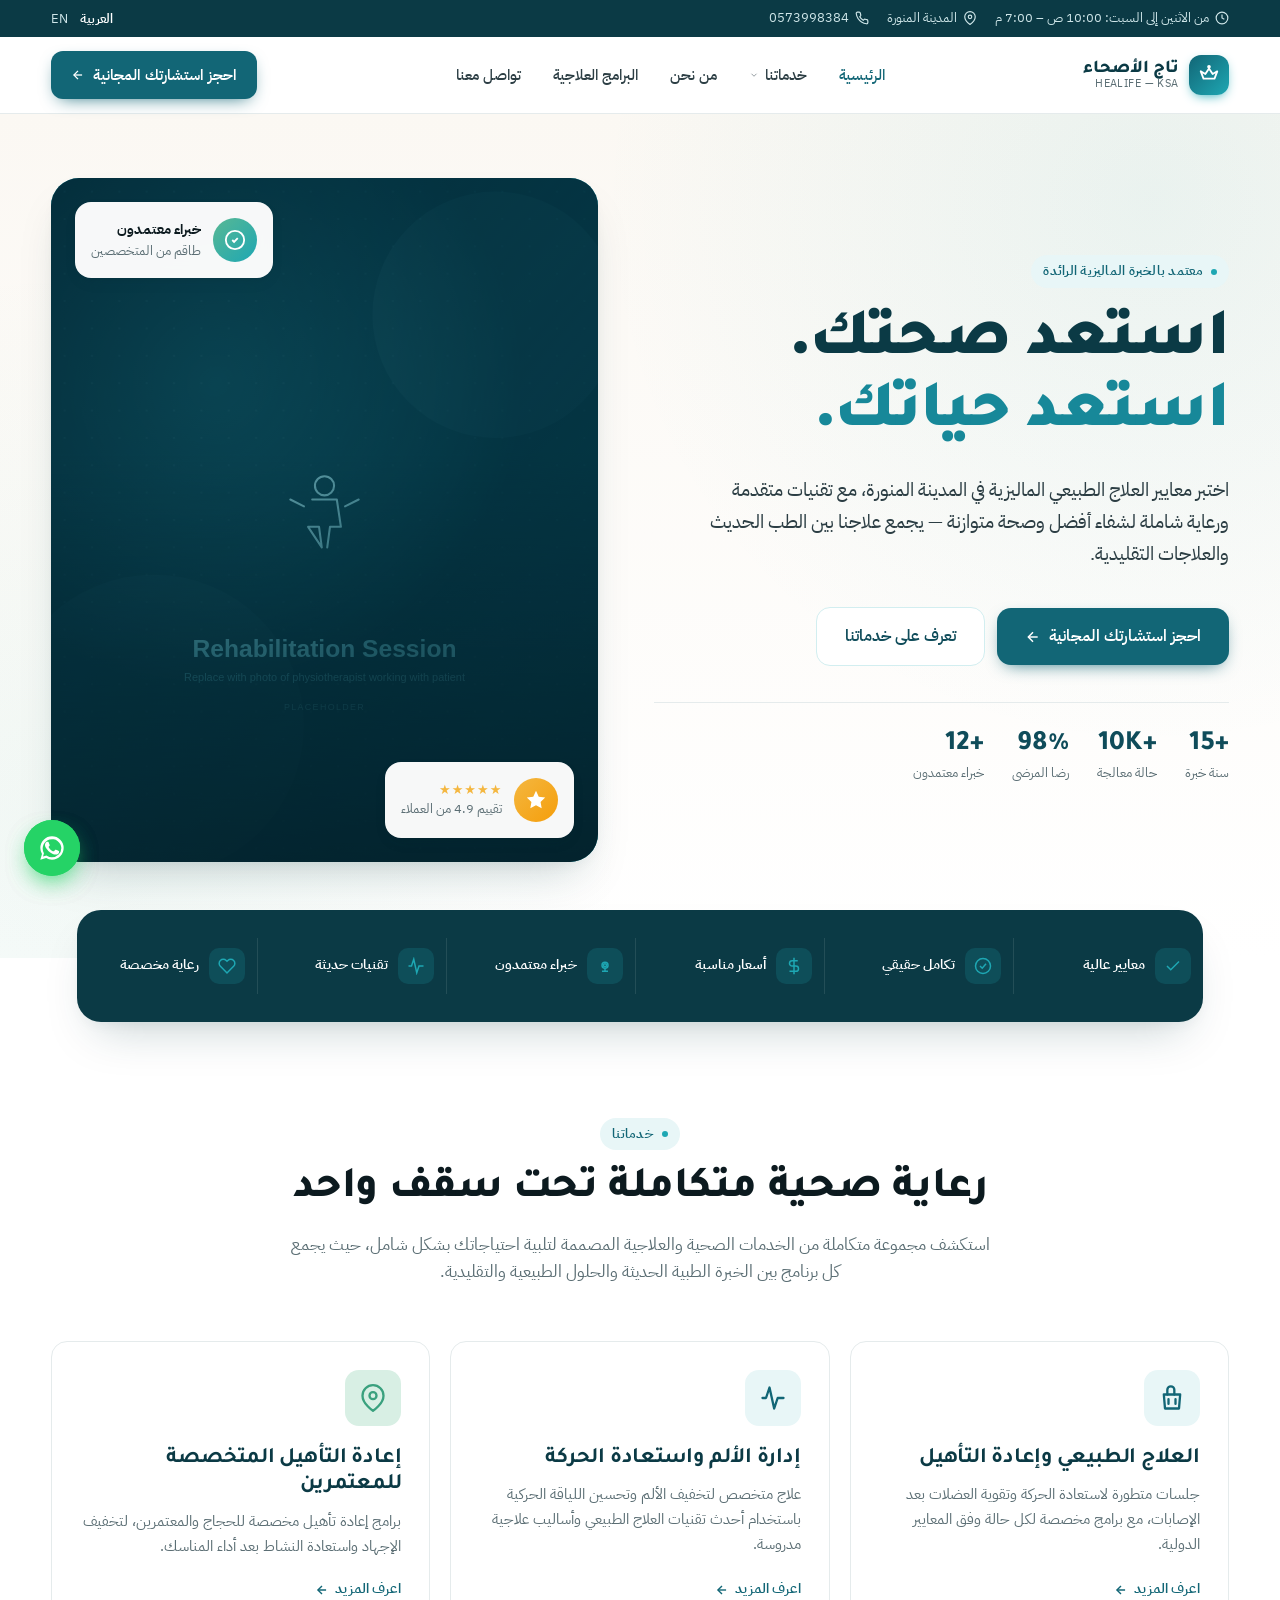
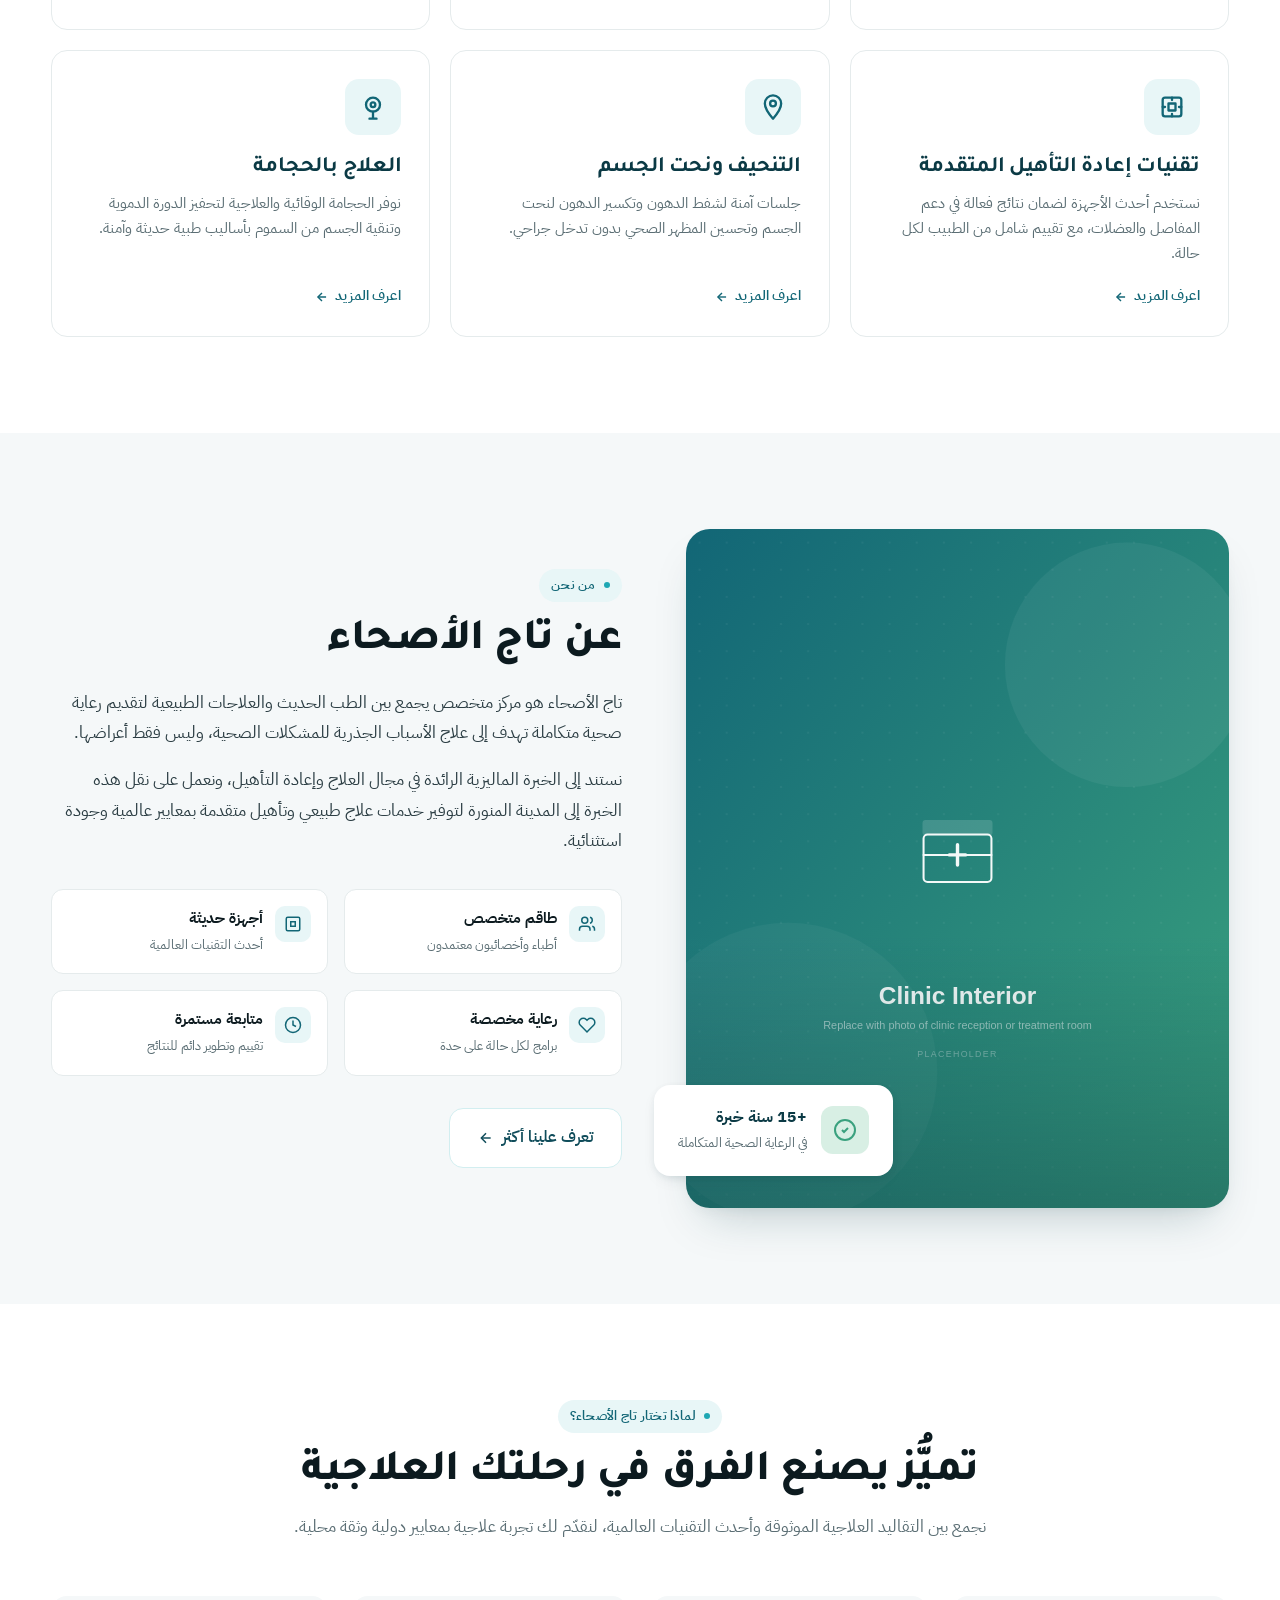
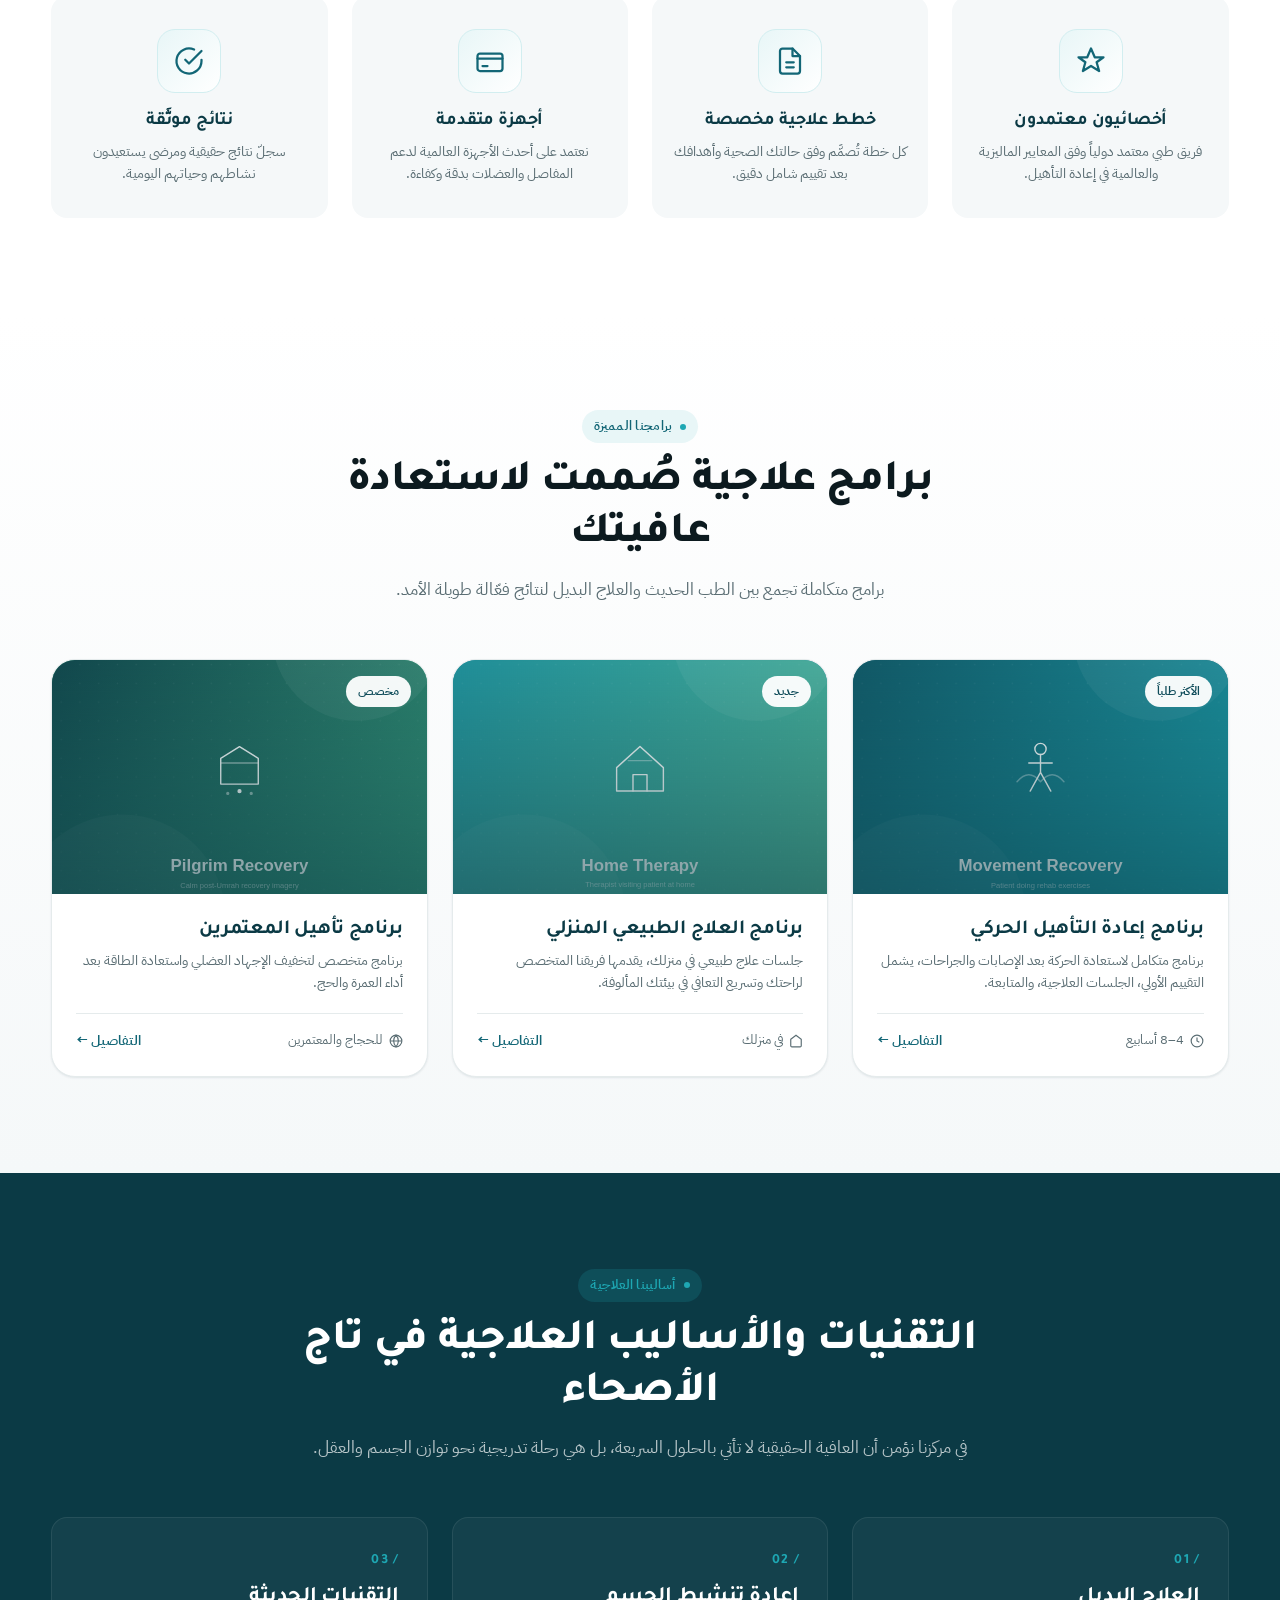
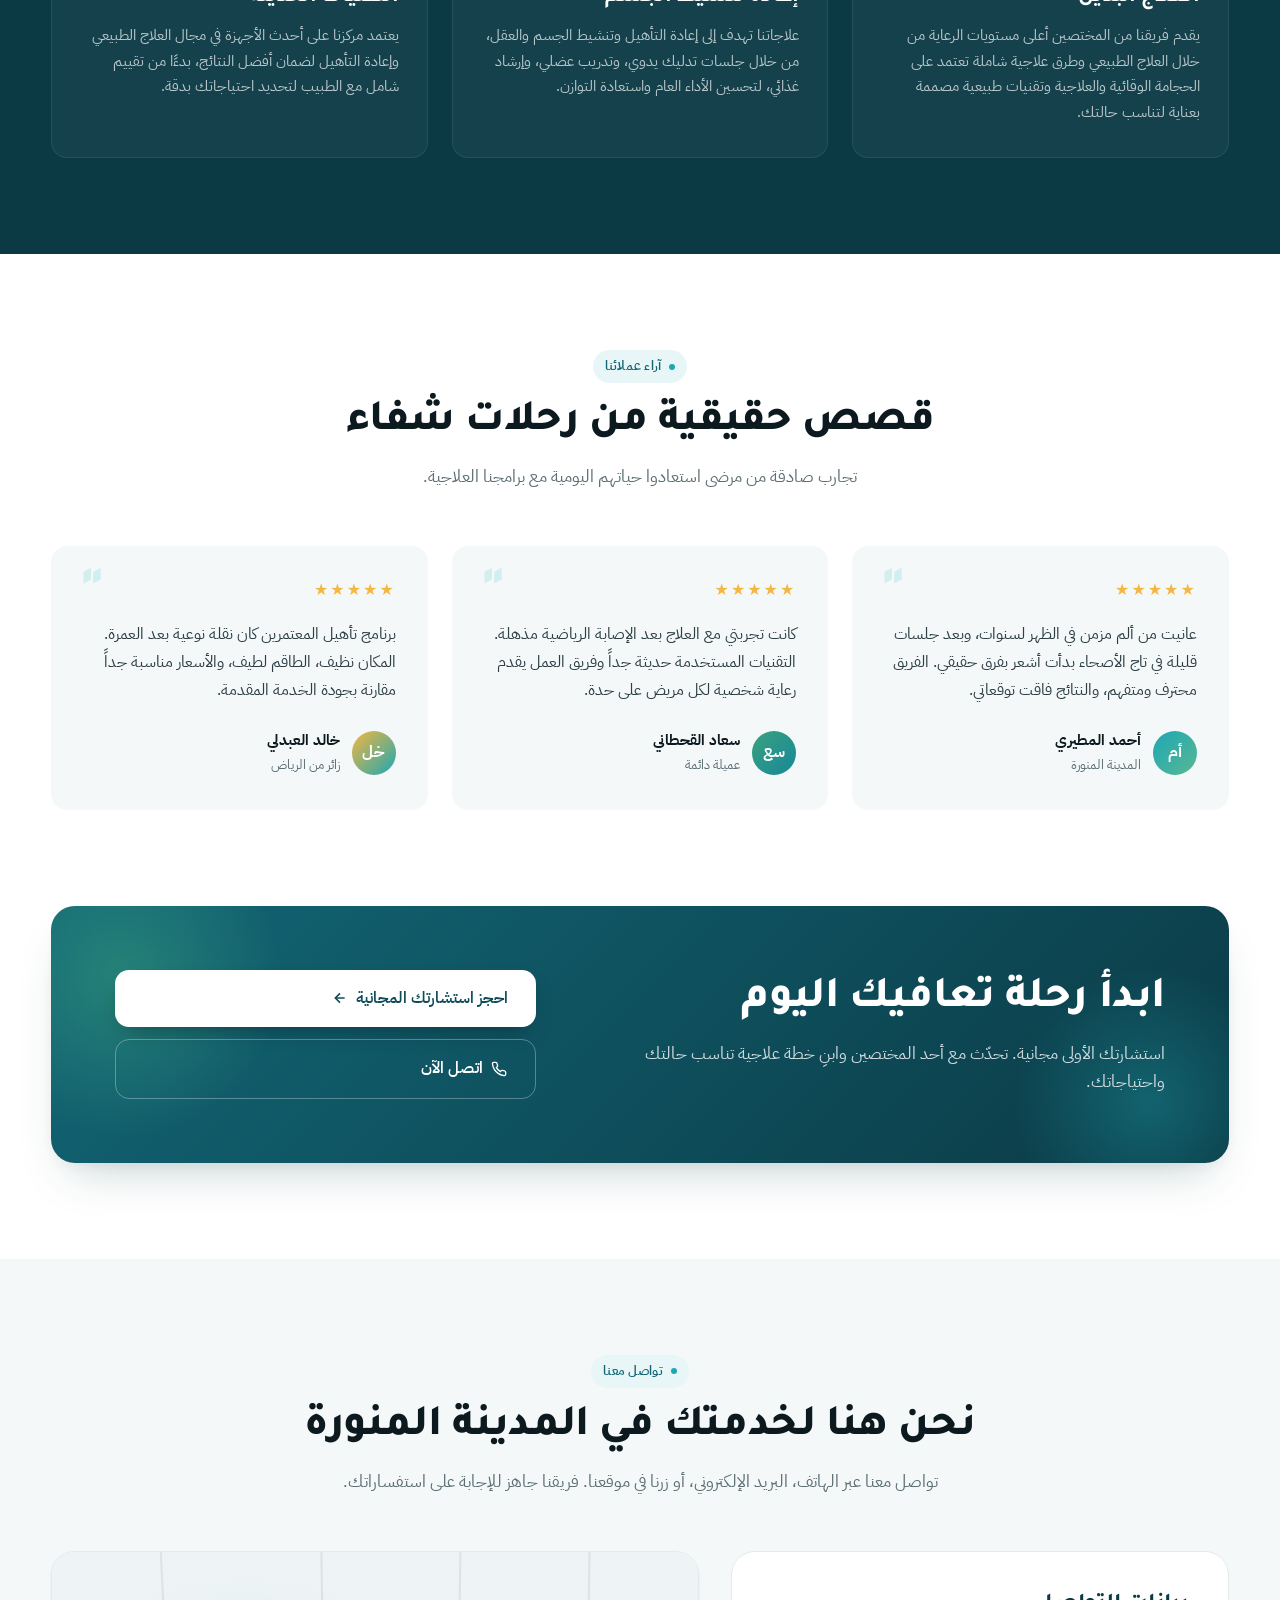
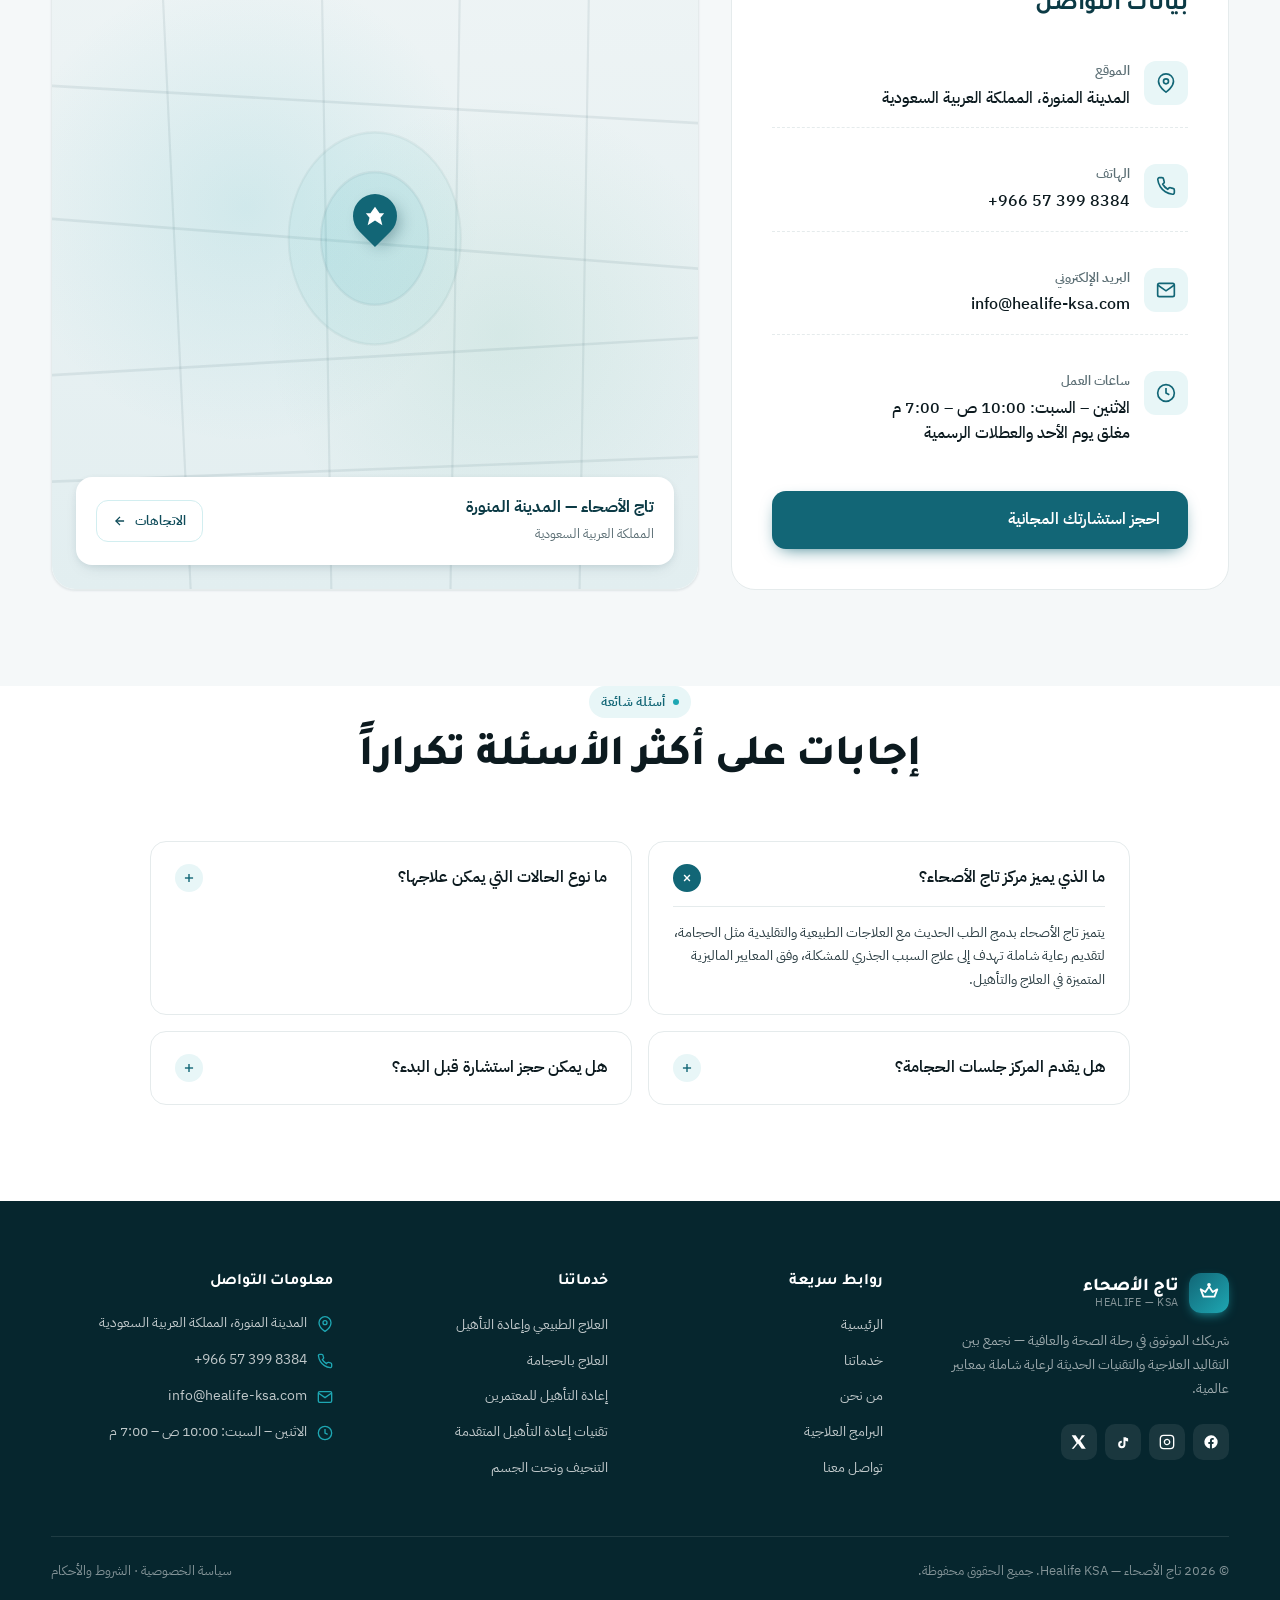
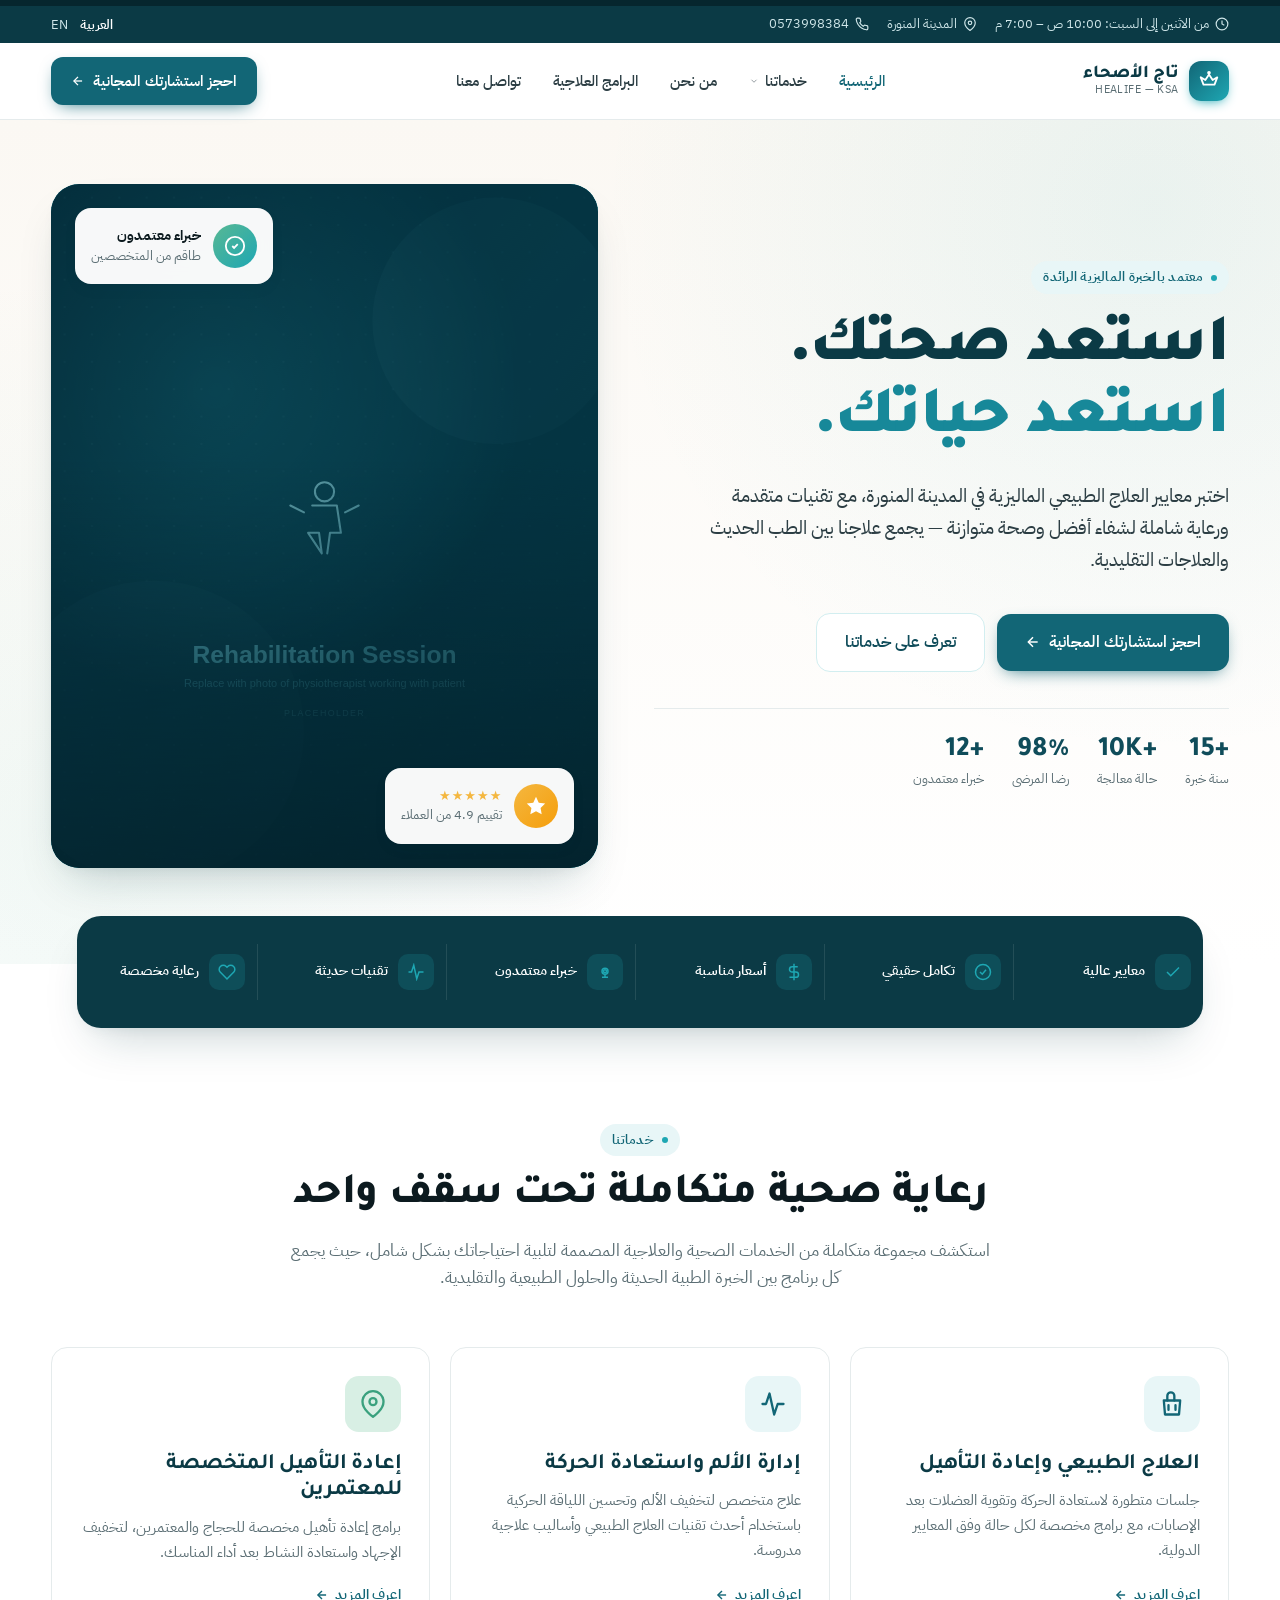
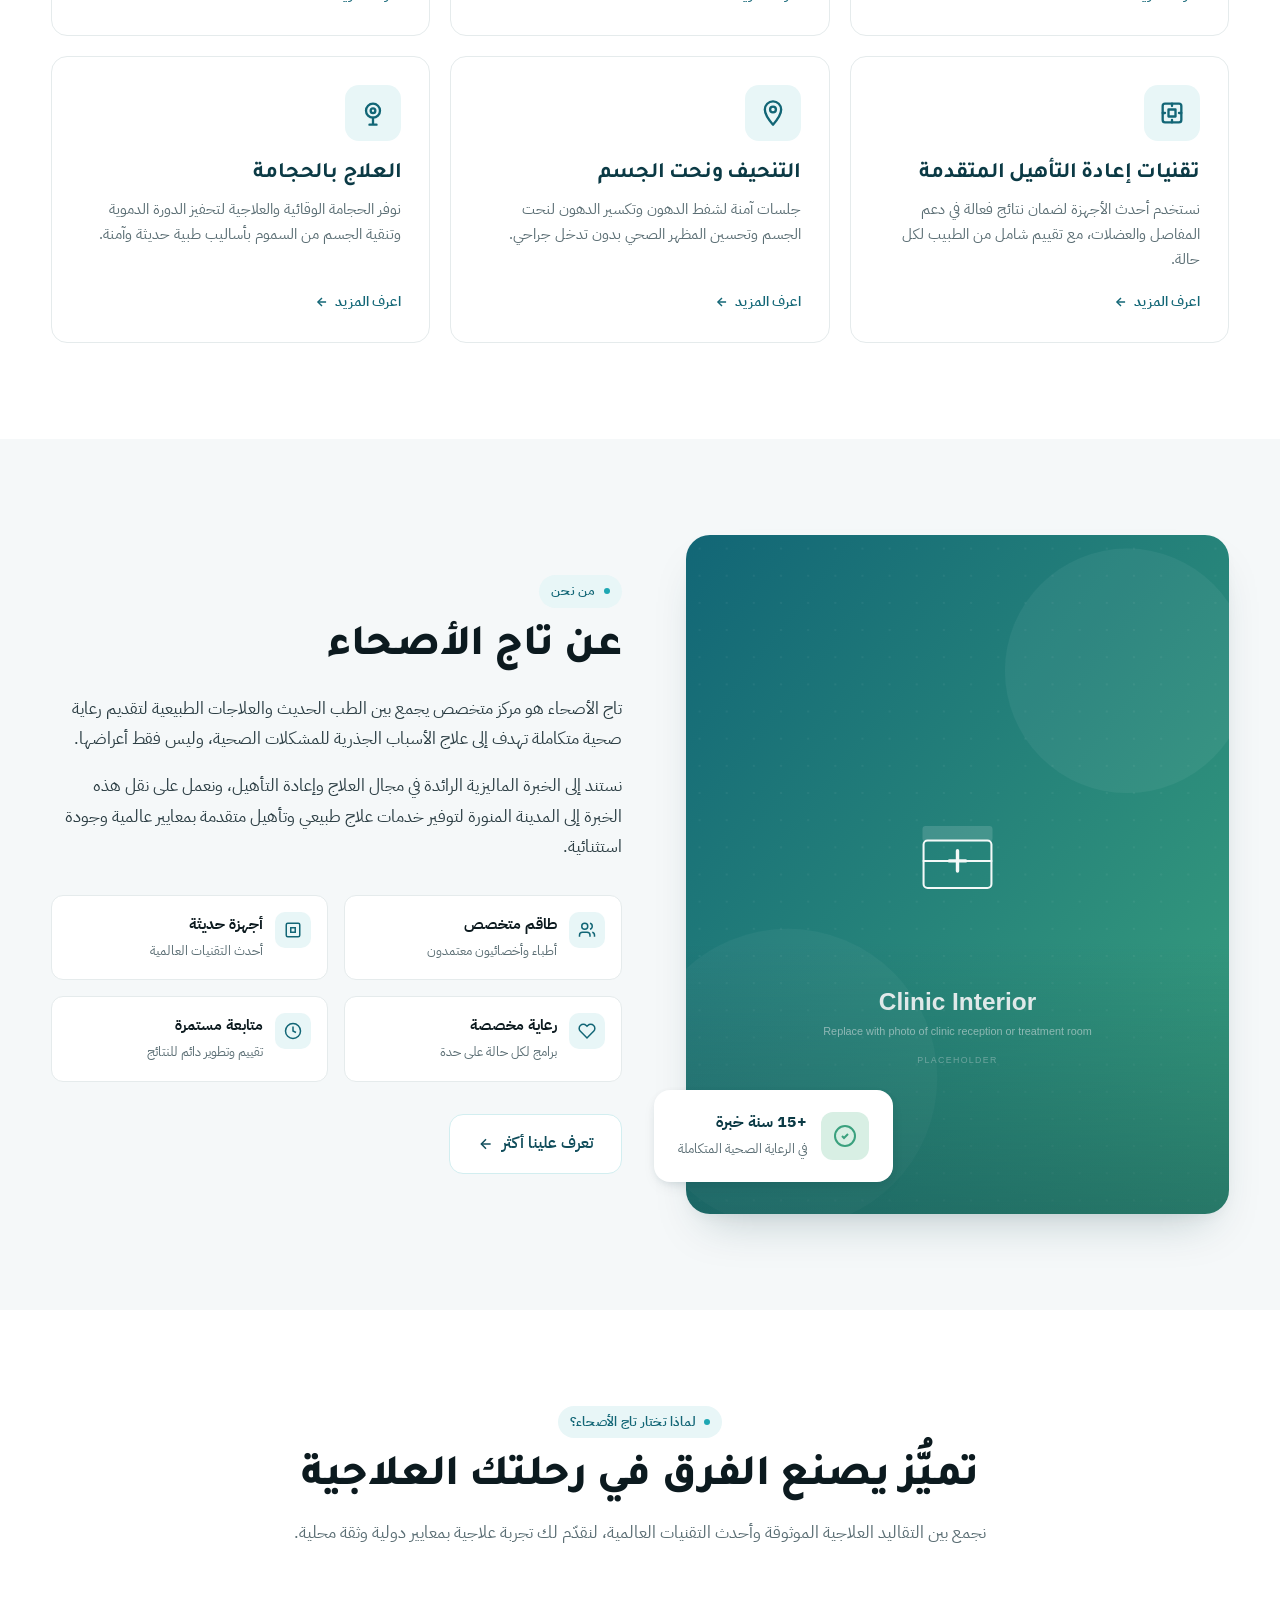
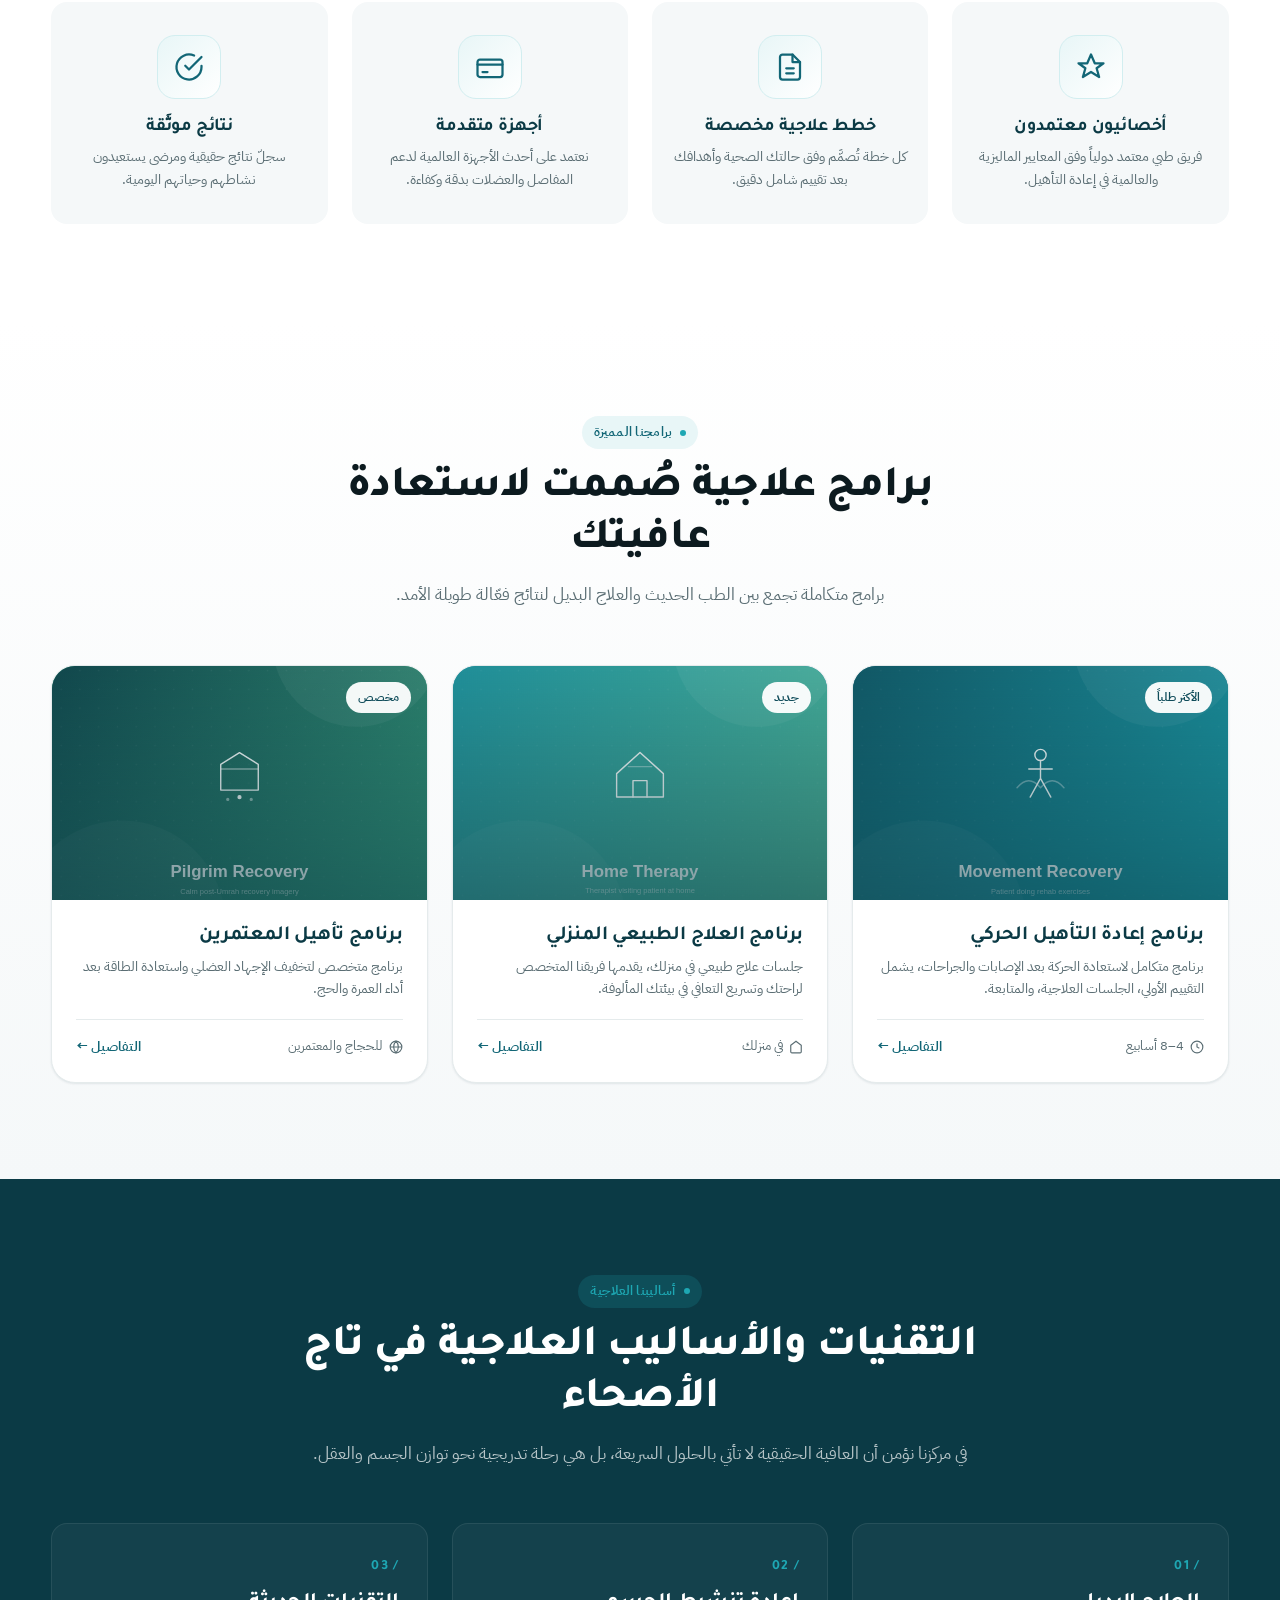
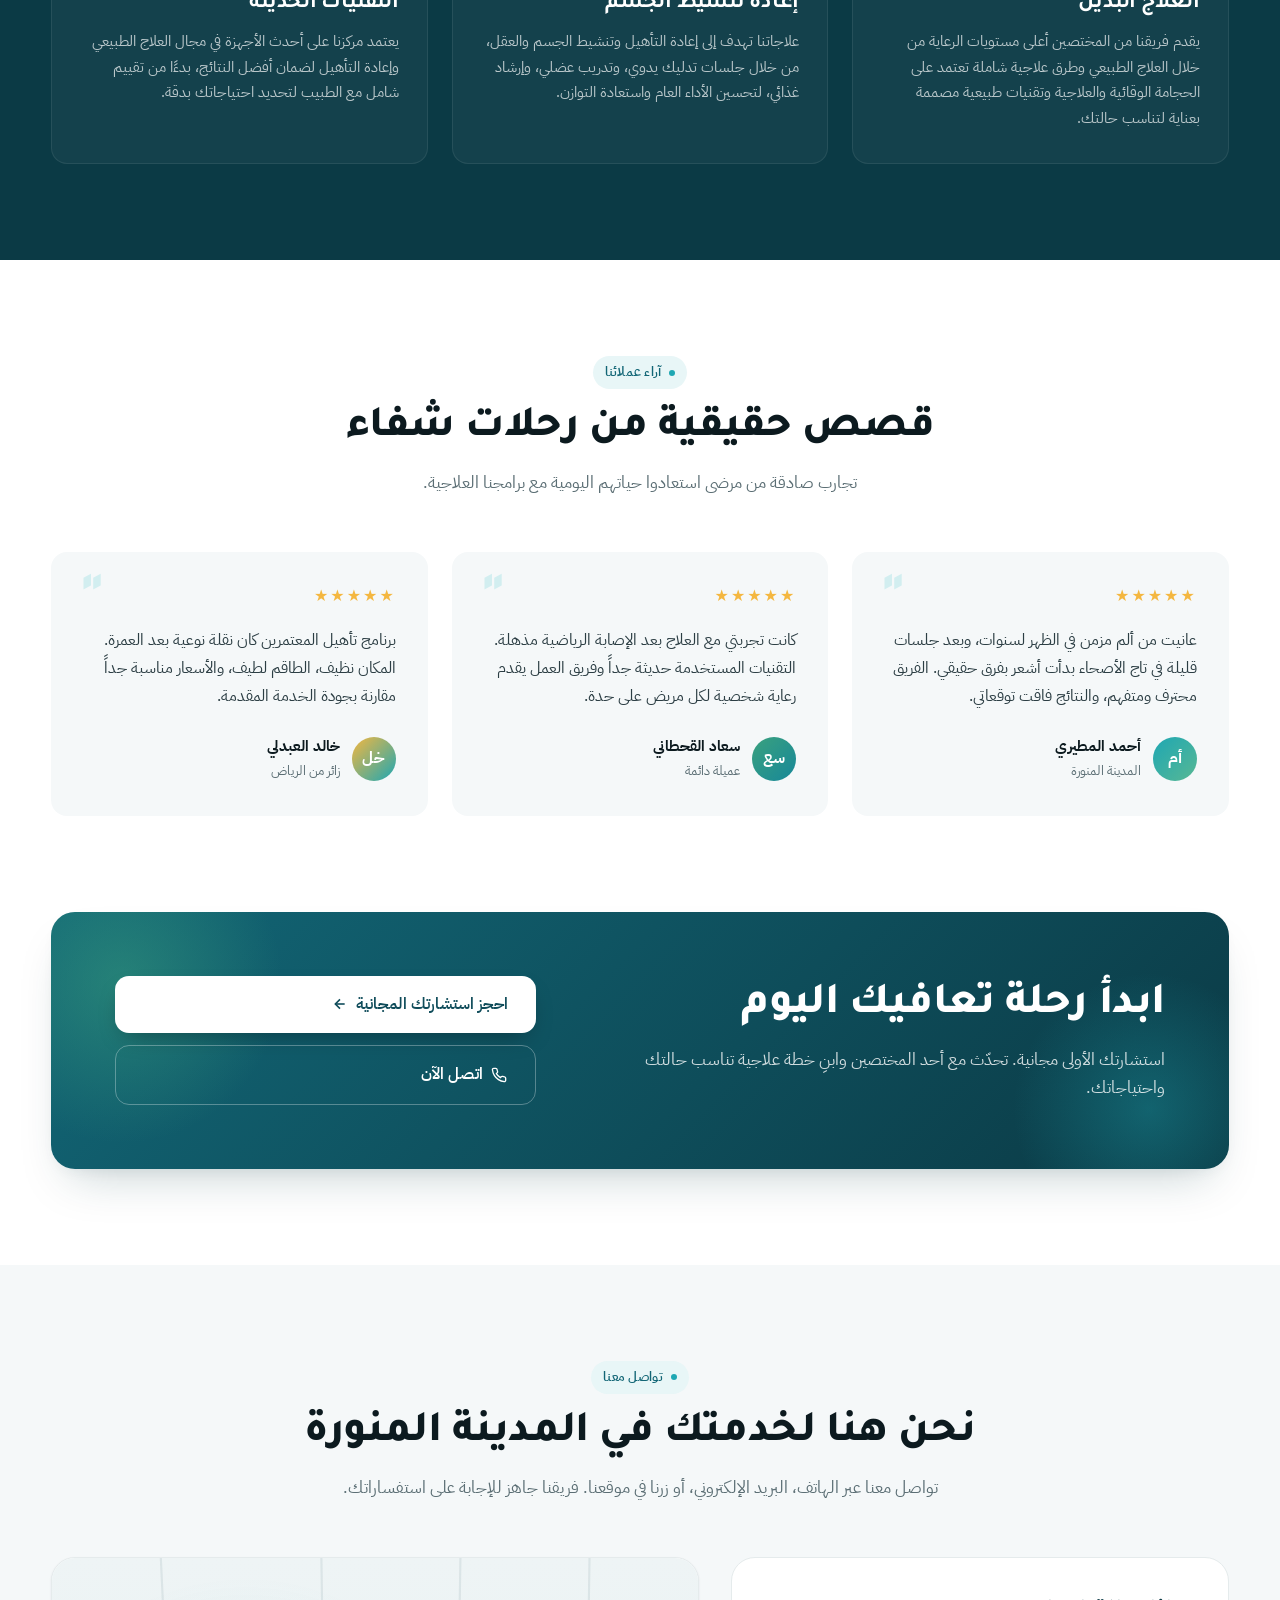
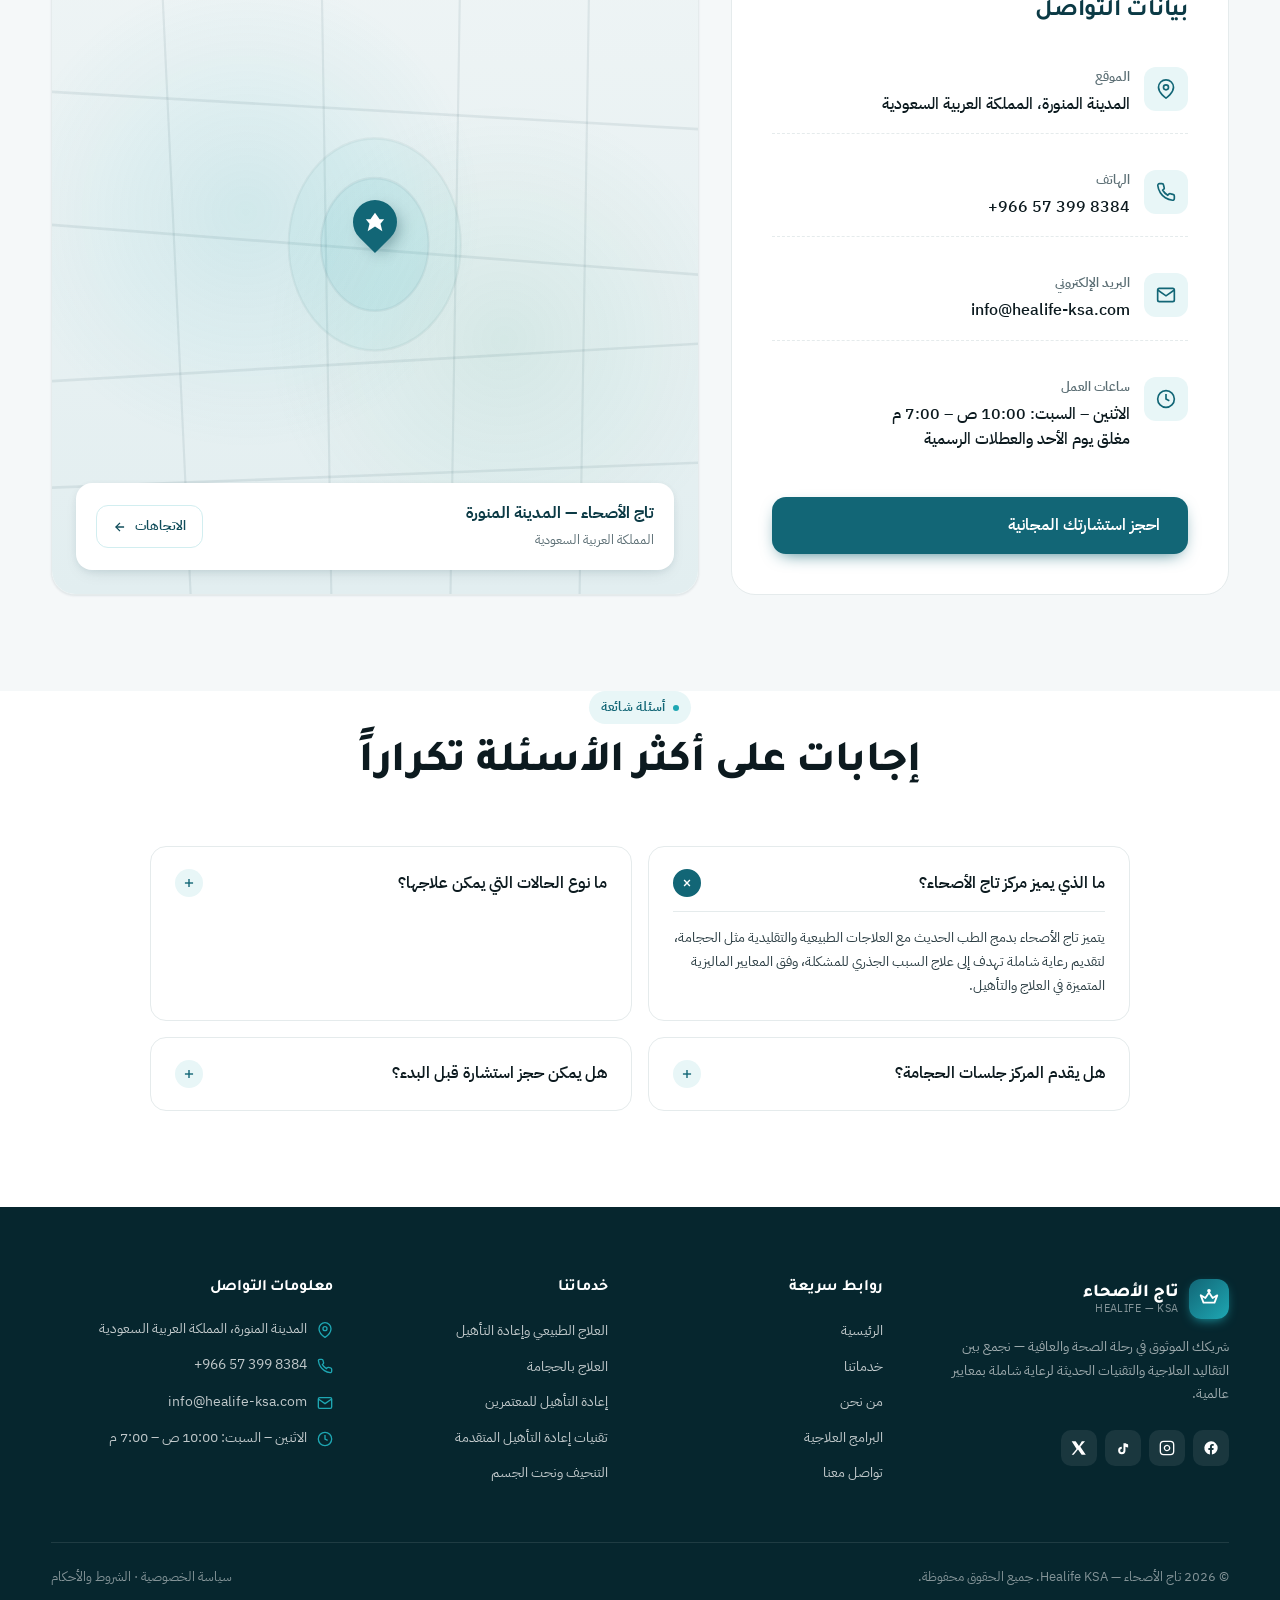
==== commit 97daa16f: "Add services dropdown nav, update all service and footer links" ====
--- a/tajelsehaa-website 2/index.html
+++ b/tajelsehaa-website 2/index.html
@@ -9,6 +9,13 @@
 <link href="https://fonts.googleapis.com/css2?family=IBM+Plex+Sans+Arabic:wght@300;400;500;600;700&family=Tajawal:wght@400;500;700;800;900&display=swap" rel="stylesheet">
 <link rel="icon" type="image/svg+xml" href="assets/images/favicon.svg">
 <link rel="stylesheet" href="assets/css/styles.css">
+<style>
+.nav-dropdown{position:relative;display:inline-block}
+.nav-dropdown .dropdown-menu{display:none;position:absolute;top:100%;right:0;background:#fff;min-width:260px;border-radius:12px;box-shadow:0 8px 32px rgba(11,58,69,.12);padding:8px 0;z-index:1000;border:1px solid rgba(11,58,69,.06)}
+.nav-dropdown:hover .dropdown-menu{display:block}
+.dropdown-menu a{display:block;padding:10px 20px;color:var(--ink-900);font-size:.9rem;text-decoration:none;transition:background .2s,color .2s}
+.dropdown-menu a:hover{background:var(--sand-50,#fbf8f3);color:var(--teal-700)}
+</style>
 </head>
 <body>
 
@@ -54,12 +61,21 @@
     </a>
     <nav class="nav-menu">
       <a href="#" class="active">الرئيسية</a>
-      <a href="#services">خدماتنا
-        <svg class="caret" viewBox="0 0 24 24" fill="none" stroke="currentColor" stroke-width="2"><polyline points="6,9 12,15 18,9"/></svg>
-      </a>
-      <a href="#about">من نحن</a>
+      <div class="nav-dropdown">
+          <a href="services.html" class="has-dropdown">خدماتنا <svg class="caret" viewBox="0 0 24 24" fill="none" stroke="currentColor" stroke-width="2"><polyline points="6,9 12,15 18,9"/></svg></a>
+          <div class="dropdown-menu">
+            <a href="services/physiotherapy-rehabilitation.html">العلاج الطبيعي وإعادة التأهيل</a>
+            <a href="services/pain-management.html">إدارة الألم واستعادة الحركة</a>
+            <a href="services/specialized-rehab-pilgrims.html">إعادة التأهيل للمعتمرين</a>
+            <a href="services/advanced-rehab-tech.html">تقنيات إعادة التأهيل المتقدمة</a>
+            <a href="services/slimming.html">التنحيف ونحت الجسم</a>
+            <a href="services/cupping-therapy.html">العلاج بالحجامة</a>
+            <a href="services/home-physiotherapy.html">العلاج الطبيعي المنزلي</a>
+          </div>
+          </div>
+      <a href="about.html">من نحن</a>
       <a href="#programs">البرامج العلاجية</a>
-      <a href="#contact">تواصل معنا</a>
+      <a href="contact.html">تواصل معنا</a>
     </nav>
     <div class="nav-cta">
       <a href="#contact" class="btn btn-ghost" style="display:none">
@@ -192,7 +208,7 @@
         </div>
         <h3>العلاج الطبيعي وإعادة التأهيل</h3>
         <p>جلسات متطورة لاستعادة الحركة وتقوية العضلات بعد الإصابات، مع برامج مخصصة لكل حالة وفق المعايير الدولية.</p>
-        <a href="#" class="more">
+        <a href="services/physiotherapy-rehabilitation.html" class="more">
           اعرف المزيد
           <svg viewBox="0 0 24 24" fill="none" stroke="currentColor" stroke-width="2.4"><line x1="19" y1="12" x2="5" y2="12"/><polyline points="12,19 5,12 12,5"/></svg>
         </a>
@@ -206,7 +222,7 @@
         </div>
         <h3>إدارة الألم واستعادة الحركة</h3>
         <p>علاج متخصص لتخفيف الألم وتحسين اللياقة الحركية باستخدام أحدث تقنيات العلاج الطبيعي وأساليب علاجية مدروسة.</p>
-        <a href="#" class="more">
+        <a href="services/pain-management.html" class="more">
           اعرف المزيد
           <svg viewBox="0 0 24 24" fill="none" stroke="currentColor" stroke-width="2.4"><line x1="19" y1="12" x2="5" y2="12"/><polyline points="12,19 5,12 12,5"/></svg>
         </a>
@@ -220,7 +236,7 @@
         </div>
         <h3>إعادة التأهيل المتخصصة للمعتمرين</h3>
         <p>برامج إعادة تأهيل مخصصة للحجاج والمعتمرين، لتخفيف الإجهاد واستعادة النشاط بعد أداء المناسك.</p>
-        <a href="#" class="more">
+        <a href="services/specialized-rehab-pilgrims.html" class="more">
           اعرف المزيد
           <svg viewBox="0 0 24 24" fill="none" stroke="currentColor" stroke-width="2.4"><line x1="19" y1="12" x2="5" y2="12"/><polyline points="12,19 5,12 12,5"/></svg>
         </a>
@@ -234,7 +250,7 @@
         </div>
         <h3>تقنيات إعادة التأهيل المتقدمة</h3>
         <p>نستخدم أحدث الأجهزة لضمان نتائج فعالة في دعم المفاصل والعضلات، مع تقييم شامل من الطبيب لكل حالة.</p>
-        <a href="#" class="more">
+        <a href="services/advanced-rehab-tech.html" class="more">
           اعرف المزيد
           <svg viewBox="0 0 24 24" fill="none" stroke="currentColor" stroke-width="2.4"><line x1="19" y1="12" x2="5" y2="12"/><polyline points="12,19 5,12 12,5"/></svg>
         </a>
@@ -248,7 +264,7 @@
         </div>
         <h3>التنحيف ونحت الجسم</h3>
         <p>جلسات آمنة لشفط الدهون وتكسير الدهون لنحت الجسم وتحسين المظهر الصحي بدون تدخل جراحي.</p>
-        <a href="#" class="more">
+        <a href="services/slimming.html" class="more">
           اعرف المزيد
           <svg viewBox="0 0 24 24" fill="none" stroke="currentColor" stroke-width="2.4"><line x1="19" y1="12" x2="5" y2="12"/><polyline points="12,19 5,12 12,5"/></svg>
         </a>
@@ -262,7 +278,7 @@
         </div>
         <h3>العلاج بالحجامة</h3>
         <p>نوفر الحجامة الوقائية والعلاجية لتحفيز الدورة الدموية وتنقية الجسم من السموم بأساليب طبية حديثة وآمنة.</p>
-        <a href="#" class="more">
+        <a href="services/cupping-therapy.html" class="more">
           اعرف المزيد
           <svg viewBox="0 0 24 24" fill="none" stroke="currentColor" stroke-width="2.4"><line x1="19" y1="12" x2="5" y2="12"/><polyline points="12,19 5,12 12,5"/></svg>
         </a>
@@ -691,6 +707,744 @@
       <div>
         <h4>خدماتنا</h4>
         <ul>
+          <li><a href="services/physiotherapy-rehabilitation.html">العلاج الطبيعي وإعادة التأهيل</a></li>
+          <li><a href="services/cupping-therapy.html">العلاج بالحجامة</a></li>
+          <li><a href="services/specialized-rehab-pilgrims.html">إعادة التأهيل للمعتمرين</a></li>
+          <li><a href="services/advanced-rehab-tech.html">تقنيات إعادة التأهيل المتقدمة</a></li>
+          <li><a href="services/slimming.html">التنحيف ونحت الجسم</a></li>
+        </ul>
+      </div>
+
+      <div class="footer-contact">
+        <h4>معلومات التواصل</h4>
+        <div class="item">
+          <svg viewBox="0 0 24 24" fill="none" stroke="currentColor" stroke-width="2"><path d="M21 10c0 7-9 13-9 13s-9-6-9-13a9 9 0 0 1 18 0z"/><circle cx="12" cy="10" r="3"/></svg>
+          <span>المدينة المنورة، المملكة العربية السعودية</span>
+        </div>
+        <div class="item">
+          <svg viewBox="0 0 24 24" fill="none" stroke="currentColor" stroke-width="2"><path d="M22 16.92v3a2 2 0 0 1-2.18 2 19.79 19.79 0 0 1-8.63-3.07 19.5 19.5 0 0 1-6-6A19.79 19.79 0 0 1 2.13 4.18 2 2 0 0 1 4.11 2h3a2 2 0 0 1 2 1.72c.13.96.36 1.9.7 2.81a2 2 0 0 1-.45 2.11L8.09 9.91a16 16 0 0 0 6 6l1.27-1.27a2 2 0 0 1 2.11-.45c.91.34 1.85.57 2.81.7A2 2 0 0 1 22 16.92z"/></svg>
+          <span style="direction:ltr;display:inline-block">+966 57 399 8384</span>
+        </div>
+        <div class="item">
+          <svg viewBox="0 0 24 24" fill="none" stroke="currentColor" stroke-width="2"><path d="M4 4h16c1.1 0 2 .9 2 2v12c0 1.1-.9 2-2 2H4c-1.1 0-2-.9-2-2V6c0-1.1.9-2 2-2z"/><polyline points="22,6 12,13 2,6"/></svg>
+          <span style="direction:ltr;display:inline-block">info@healife-ksa.com</span>
+        </div>
+        <div class="item">
+          <svg viewBox="0 0 24 24" fill="none" stroke="currentColor" stroke-width="2"><circle cx="12" cy="12" r="10"/><polyline points="12,6 12,12 16,14"/></svg>
+          <span>الاثنين – السبت: 10:00 ص – 7:00 م</span>
+        </div>
+      </div>
+    </div>
+
+    <div class="footer-bottom">
+      <span>© 2026 تاج الأصحاء — Healife KSA. جميع الحقوق محفوظة.</span>
+      <span>سياسة الخصوصية · الشروط والأحكام</span>
+    </div>
+  </div>
+</footer>
+
+<a href="https://wa.me/966573998384" class="float-wa" aria-label="WhatsApp">
+  <svg viewBox="0 0 24 24" fill="currentColor"><path d="M17.5 14.4c-.3-.1-1.7-.8-2-.9s-.5-.1-.7.1-.8.9-1 1.1-.4.2-.7.1c-.3-.1-1.2-.4-2.3-1.4-.9-.8-1.4-1.7-1.6-2-.2-.3 0-.5.1-.6.1-.1.3-.4.4-.5.1-.2.2-.3.3-.5s.1-.4 0-.5c-.1-.1-.7-1.6-.9-2.2-.2-.6-.5-.5-.7-.5h-.6c-.2 0-.5.1-.8.4s-1 1-1 2.4 1 2.8 1.2 3 2.1 3.2 5.1 4.5c.7.3 1.3.5 1.7.6.7.2 1.4.2 1.9.1.6-.1 1.7-.7 2-1.4.2-.7.2-1.2.2-1.4-.2-.1-.5-.2-.8-.4zM12 2A10 10 0 0 0 2 12a10 10 0 0 0 1.4 5.1L2 22l5-1.4A10 10 0 0 0 12 22a10 10 0 0 0 0-20zm0 18a8 8 0 0 1-4.4-1.3l-.3-.2-3 .8.8-2.9-.2-.3A8 8 0 1 1 20 12a8 8 0 0 1-8 8z"/></svg>
+</a>
+
+
+
+<script src="assets/js/main.js"></script>
+</body>
+</html>
+<!doctype html>
+<html lang="ar" dir="rtl">
+<head>
+<meta charset="utf-8" />
+<meta name="viewport" content="width=device-width, initial-scale=1" />
+<title>تاج الأصحاء — شريكك الكامل في الصحة</title>
+<link rel="preconnect" href="https://fonts.googleapis.com">
+<link rel="preconnect" href="https://fonts.gstatic.com" crossorigin>
+<link href="https://fonts.googleapis.com/css2?family=IBM+Plex+Sans+Arabic:wght@300;400;500;600;700&family=Tajawal:wght@400;500;700;800;900&display=swap" rel="stylesheet">
+<link rel="icon" type="image/svg+xml" href="assets/images/favicon.svg">
+<link rel="stylesheet" href="assets/css/styles.css">
+</head>
+<body>
+
+<!-- Utility bar -->
+<div class="util-bar">
+  <div class="container">
+    <div class="util-meta">
+      <span>
+        <svg viewBox="0 0 24 24" fill="none" stroke="currentColor" stroke-width="2"><circle cx="12" cy="12" r="10"/><polyline points="12,6 12,12 16,14"/></svg>
+        من الاثنين إلى السبت: 10:00 ص – 7:00 م
+      </span>
+      <span>
+        <svg viewBox="0 0 24 24" fill="none" stroke="currentColor" stroke-width="2"><path d="M21 10c0 7-9 13-9 13s-9-6-9-13a9 9 0 0 1 18 0z"/><circle cx="12" cy="10" r="3"/></svg>
+        المدينة المنورة
+      </span>
+      <span>
+        <svg viewBox="0 0 24 24" fill="none" stroke="currentColor" stroke-width="2"><path d="M22 16.92v3a2 2 0 0 1-2.18 2 19.79 19.79 0 0 1-8.63-3.07 19.5 19.5 0 0 1-6-6A19.79 19.79 0 0 1 2.13 4.18 2 2 0 0 1 4.11 2h3a2 2 0 0 1 2 1.72c.13.96.36 1.9.7 2.81a2 2 0 0 1-.45 2.11L8.09 9.91a16 16 0 0 0 6 6l1.27-1.27a2 2 0 0 1 2.11-.45c.91.34 1.85.57 2.81.7A2 2 0 0 1 22 16.92z"/></svg>
+        <span style="direction:ltr">0573998384</span>
+      </span>
+    </div>
+    <div class="util-lang">
+      <button class="active">العربية</button>
+      <button>EN</button>
+    </div>
+  </div>
+</div>
+
+<!-- Header -->
+<header class="site-header">
+  <div class="container nav">
+    <a class="logo" href="#">
+      <div class="logo-mark">
+        <!-- Crown + leaf mark -->
+        <svg viewBox="0 0 24 24" fill="none" stroke="currentColor" stroke-width="2" stroke-linecap="round" stroke-linejoin="round">
+          <path d="M3 8l3 8h12l3-8-5 3-4-6-4 6z"/>
+          <circle cx="12" cy="3" r="1" fill="currentColor"/>
+        </svg>
+      </div>
+      <div class="logo-text">
+        <strong>تاج الأصحاء</strong>
+        <small>HEALIFE — KSA</small>
+      </div>
+    </a>
+    <nav class="nav-menu">
+      <a href="#" class="active">الرئيسية</a>
+      <a href="#services">خدماتنا
+        <svg class="caret" viewBox="0 0 24 24" fill="none" stroke="currentColor" stroke-width="2"><polyline points="6,9 12,15 18,9"/></svg>
+      </a>
+      <a href="#about">من نحن</a>
+      <a href="#programs">البرامج العلاجية</a>
+      <a href="#contact">تواصل معنا</a>
+    </nav>
+    <div class="nav-cta">
+      <a href="#contact" class="btn btn-ghost" style="display:none">
+        اتصل بنا
+      </a>
+      <a href="#contact" class="btn btn-primary">
+        احجز استشارتك المجانية
+        <svg viewBox="0 0 24 24" fill="none" stroke="currentColor" stroke-width="2.2" width="14" height="14"><line x1="19" y1="12" x2="5" y2="12"/><polyline points="12,19 5,12 12,5"/></svg>
+      </a>
+    </div>
+  </div>
+</header>
+
+<!-- 1. HERO -->
+<section class="hero">
+  <div class="container">
+    <div class="hero-grid">
+      <div class="hero-text">
+        <span class="eyebrow hero-eyebrow">معتمد بالخبرة الماليزية الرائدة</span>
+        <h1>
+          استعد صحتك. <br>
+          <span class="accent">استعد حياتك.</span>
+        </h1>
+        <p class="hero-sub">
+          اختبر معايير العلاج الطبيعي الماليزية في المدينة المنورة، مع تقنيات متقدمة ورعاية شاملة لشفاء أفضل وصحة متوازنة — يجمع علاجنا بين الطب الحديث والعلاجات التقليدية.
+        </p>
+        <div class="hero-ctas">
+          <a href="#contact" class="btn btn-primary btn-large">
+            احجز استشارتك المجانية
+            <svg viewBox="0 0 24 24" fill="none" stroke="currentColor" stroke-width="2.2" width="16" height="16"><line x1="19" y1="12" x2="5" y2="12"/><polyline points="12,19 5,12 12,5"/></svg>
+          </a>
+          <a href="#services" class="btn btn-secondary btn-large">
+            تعرف على خدماتنا
+          </a>
+        </div>
+        <div class="hero-trust">
+          <div class="trust-item">
+            <div class="num">+15</div>
+            <div class="lbl">سنة خبرة</div>
+          </div>
+          <div class="trust-item">
+            <div class="num">+10K</div>
+            <div class="lbl">حالة معالجة</div>
+          </div>
+          <div class="trust-item">
+            <div class="num">98%</div>
+            <div class="lbl">رضا المرضى</div>
+          </div>
+          <div class="trust-item">
+            <div class="num">+12</div>
+            <div class="lbl">خبراء معتمدون</div>
+          </div>
+        </div>
+      </div>
+
+      <div class="hero-visual">
+        <div class="photo"></div>
+        <div class="photo-fallback"></div>
+        <div class="hero-card tl">
+          <div class="avatar">
+            <svg viewBox="0 0 24 24" fill="none" stroke="currentColor" stroke-width="2"><path d="M9 12l2 2 4-4"/><circle cx="12" cy="12" r="10"/></svg>
+          </div>
+          <div class="text">
+            <strong>خبراء معتمدون</strong>
+            <span>طاقم من المتخصصين</span>
+          </div>
+        </div>
+        <div class="hero-card br">
+          <div class="avatar" style="background: linear-gradient(135deg, #f4b740, #f59e0b);">
+            <svg viewBox="0 0 24 24" fill="currentColor"><polygon points="12,2 15,8.5 22,9.3 17,14.1 18.2,21 12,17.8 5.8,21 7,14.1 2,9.3 9,8.5"/></svg>
+          </div>
+          <div class="text">
+            <div class="stars">★★★★★</div>
+            <span>تقييم 4.9 من العملاء</span>
+          </div>
+        </div>
+      </div>
+    </div>
+  </div>
+</section>
+
+<!-- WHY-STRIP (the chip row from original) -->
+<div class="why-strip-wrap">
+  <div class="why-strip">
+    <div class="why-strip-inner">
+      <div class="why-chip">
+        <div class="ico"><svg viewBox="0 0 24 24" fill="none" stroke="currentColor" stroke-width="2"><polyline points="20,6 9,17 4,12"/></svg></div>
+        <div class="lbl">معايير عالية</div>
+      </div>
+      <div class="why-chip">
+        <div class="ico"><svg viewBox="0 0 24 24" fill="none" stroke="currentColor" stroke-width="2"><circle cx="12" cy="12" r="10"/><path d="M8 12l3 3 5-6"/></svg></div>
+        <div class="lbl">تكامل حقيقي</div>
+      </div>
+      <div class="why-chip">
+        <div class="ico"><svg viewBox="0 0 24 24" fill="none" stroke="currentColor" stroke-width="2"><path d="M12 1v22M17 5H9.5a3.5 3.5 0 0 0 0 7h5a3.5 3.5 0 0 1 0 7H6"/></svg></div>
+        <div class="lbl">أسعار مناسبة</div>
+      </div>
+      <div class="why-chip">
+        <div class="ico"><svg viewBox="0 0 24 24" fill="none" stroke="currentColor" stroke-width="2"><path d="M12 15a4 4 0 1 0 0-8 4 4 0 0 0 0 8z"/><path d="M12 15v4M8 19h8"/><circle cx="12" cy="11" r="2"/></svg></div>
+        <div class="lbl">خبراء معتمدون</div>
+      </div>
+      <div class="why-chip">
+        <div class="ico"><svg viewBox="0 0 24 24" fill="none" stroke="currentColor" stroke-width="2"><path d="M2 12h4l3-9 4 18 3-9h6"/></svg></div>
+        <div class="lbl">تقنيات حديثة</div>
+      </div>
+      <div class="why-chip">
+        <div class="ico"><svg viewBox="0 0 24 24" fill="none" stroke="currentColor" stroke-width="2"><path d="M20.84 4.61a5.5 5.5 0 0 0-7.78 0L12 5.67l-1.06-1.06a5.5 5.5 0 0 0-7.78 7.78l1.06 1.06L12 21.23l7.78-7.78 1.06-1.06a5.5 5.5 0 0 0 0-7.78z"/></svg></div>
+        <div class="lbl">رعاية مخصصة</div>
+      </div>
+    </div>
+  </div>
+</div>
+
+<!-- 2. SERVICES -->
+<section class="block" id="services">
+  <div class="container">
+    <div class="block-head">
+      <span class="eyebrow">خدماتنا</span>
+      <h2>رعاية صحية متكاملة تحت سقف واحد</h2>
+      <p>استكشف مجموعة متكاملة من الخدمات الصحية والعلاجية المصممة لتلبية احتياجاتك بشكل شامل، حيث يجمع كل برنامج بين الخبرة الطبية الحديثة والحلول الطبيعية والتقليدية.</p>
+    </div>
+
+    <div class="services-grid">
+
+      <article class="service-card">
+        <div class="ico">
+          <svg viewBox="0 0 24 24" fill="none" stroke="currentColor" stroke-width="2" stroke-linecap="round" stroke-linejoin="round">
+            <path d="M14 9V5a3 3 0 0 0-3-3v0a3 3 0 0 0-3 3v4"/><path d="M5 9h14l-1 12H6L5 9z"/><path d="M9 13v4M15 13v4"/>
+          </svg>
+        </div>
+        <h3>العلاج الطبيعي وإعادة التأهيل</h3>
+        <p>جلسات متطورة لاستعادة الحركة وتقوية العضلات بعد الإصابات، مع برامج مخصصة لكل حالة وفق المعايير الدولية.</p>
+        <a href="#" class="more">
+          اعرف المزيد
+          <svg viewBox="0 0 24 24" fill="none" stroke="currentColor" stroke-width="2.4"><line x1="19" y1="12" x2="5" y2="12"/><polyline points="12,19 5,12 12,5"/></svg>
+        </a>
+      </article>
+
+      <article class="service-card">
+        <div class="ico">
+          <svg viewBox="0 0 24 24" fill="none" stroke="currentColor" stroke-width="2" stroke-linecap="round" stroke-linejoin="round">
+            <path d="M3 12h3l3-9 4 18 3-9h5"/>
+          </svg>
+        </div>
+        <h3>إدارة الألم واستعادة الحركة</h3>
+        <p>علاج متخصص لتخفيف الألم وتحسين اللياقة الحركية باستخدام أحدث تقنيات العلاج الطبيعي وأساليب علاجية مدروسة.</p>
+        <a href="#" class="more">
+          اعرف المزيد
+          <svg viewBox="0 0 24 24" fill="none" stroke="currentColor" stroke-width="2.4"><line x1="19" y1="12" x2="5" y2="12"/><polyline points="12,19 5,12 12,5"/></svg>
+        </a>
+      </article>
+
+      <article class="service-card featured">
+        <div class="ico">
+          <svg viewBox="0 0 24 24" fill="none" stroke="currentColor" stroke-width="2" stroke-linecap="round" stroke-linejoin="round">
+            <path d="M21 10c0 7-9 13-9 13s-9-6-9-13a9 9 0 0 1 18 0z"/><circle cx="12" cy="10" r="3"/>
+          </svg>
+        </div>
+        <h3>إعادة التأهيل المتخصصة للمعتمرين</h3>
+        <p>برامج إعادة تأهيل مخصصة للحجاج والمعتمرين، لتخفيف الإجهاد واستعادة النشاط بعد أداء المناسك.</p>
+        <a href="#" class="more">
+          اعرف المزيد
+          <svg viewBox="0 0 24 24" fill="none" stroke="currentColor" stroke-width="2.4"><line x1="19" y1="12" x2="5" y2="12"/><polyline points="12,19 5,12 12,5"/></svg>
+        </a>
+      </article>
+
+      <article class="service-card">
+        <div class="ico">
+          <svg viewBox="0 0 24 24" fill="none" stroke="currentColor" stroke-width="2" stroke-linecap="round" stroke-linejoin="round">
+            <rect x="4" y="4" width="16" height="16" rx="2"/><path d="M9 9h6v6H9z"/><path d="M4 12h2M18 12h2M12 4v2M12 18v2"/>
+          </svg>
+        </div>
+        <h3>تقنيات إعادة التأهيل المتقدمة</h3>
+        <p>نستخدم أحدث الأجهزة لضمان نتائج فعالة في دعم المفاصل والعضلات، مع تقييم شامل من الطبيب لكل حالة.</p>
+        <a href="#" class="more">
+          اعرف المزيد
+          <svg viewBox="0 0 24 24" fill="none" stroke="currentColor" stroke-width="2.4"><line x1="19" y1="12" x2="5" y2="12"/><polyline points="12,19 5,12 12,5"/></svg>
+        </a>
+      </article>
+
+      <article class="service-card">
+        <div class="ico">
+          <svg viewBox="0 0 24 24" fill="none" stroke="currentColor" stroke-width="2" stroke-linecap="round" stroke-linejoin="round">
+            <path d="M12 2a7 7 0 0 1 7 7c0 5-7 13-7 13S5 14 5 9a7 7 0 0 1 7-7z"/><circle cx="12" cy="9" r="2.5"/>
+          </svg>
+        </div>
+        <h3>التنحيف ونحت الجسم</h3>
+        <p>جلسات آمنة لشفط الدهون وتكسير الدهون لنحت الجسم وتحسين المظهر الصحي بدون تدخل جراحي.</p>
+        <a href="#" class="more">
+          اعرف المزيد
+          <svg viewBox="0 0 24 24" fill="none" stroke="currentColor" stroke-width="2.4"><line x1="19" y1="12" x2="5" y2="12"/><polyline points="12,19 5,12 12,5"/></svg>
+        </a>
+      </article>
+
+      <article class="service-card">
+        <div class="ico">
+          <svg viewBox="0 0 24 24" fill="none" stroke="currentColor" stroke-width="2" stroke-linecap="round" stroke-linejoin="round">
+            <circle cx="12" cy="10" r="6"/><circle cx="12" cy="10" r="2"/><path d="M12 16v6M9 22h6"/>
+          </svg>
+        </div>
+        <h3>العلاج بالحجامة</h3>
+        <p>نوفر الحجامة الوقائية والعلاجية لتحفيز الدورة الدموية وتنقية الجسم من السموم بأساليب طبية حديثة وآمنة.</p>
+        <a href="#" class="more">
+          اعرف المزيد
+          <svg viewBox="0 0 24 24" fill="none" stroke="currentColor" stroke-width="2.4"><line x1="19" y1="12" x2="5" y2="12"/><polyline points="12,19 5,12 12,5"/></svg>
+        </a>
+      </article>
+
+    </div>
+  </div>
+</section>
+
+<!-- 3. ABOUT -->
+<section class="block about" id="about">
+  <div class="container">
+    <div class="about-grid">
+      <div class="about-imgs">
+        <div class="main"></div>
+        <div class="pill">
+          <div class="ico">
+            <svg viewBox="0 0 24 24" fill="none" stroke="currentColor" stroke-width="2"><path d="M9 12l2 2 4-4"/><circle cx="12" cy="12" r="10"/></svg>
+          </div>
+          <div>
+            <strong>+15 سنة خبرة</strong>
+            <small>في الرعاية الصحية المتكاملة</small>
+          </div>
+        </div>
+      </div>
+      <div>
+        <span class="eyebrow">من نحن</span>
+        <h2 style="margin-top:14px;">عن تاج الأصحاء</h2>
+        <p>تاج الأصحاء هو مركز متخصص يجمع بين الطب الحديث والعلاجات الطبيعية لتقديم رعاية صحية متكاملة تهدف إلى علاج الأسباب الجذرية للمشكلات الصحية، وليس فقط أعراضها.</p>
+        <p>نستند إلى الخبرة الماليزية الرائدة في مجال العلاج وإعادة التأهيل، ونعمل على نقل هذه الخبرة إلى المدينة المنورة لتوفير خدمات علاج طبيعي وتأهيل متقدمة بمعايير عالمية وجودة استثنائية.</p>
+
+        <div class="about-highlights">
+          <div class="hl">
+            <div class="ico"><svg viewBox="0 0 24 24" fill="none" stroke="currentColor" stroke-width="2"><path d="M16 21v-2a4 4 0 0 0-4-4H6a4 4 0 0 0-4 4v2"/><circle cx="9" cy="7" r="4"/><path d="M22 21v-2a4 4 0 0 0-3-3.87M16 3.13a4 4 0 0 1 0 7.75"/></svg></div>
+            <div><strong>طاقم متخصص</strong><span>أطباء وأخصائيون معتمدون</span></div>
+          </div>
+          <div class="hl">
+            <div class="ico"><svg viewBox="0 0 24 24" fill="none" stroke="currentColor" stroke-width="2"><rect x="3" y="3" width="18" height="18" rx="2"/><path d="M9 9h6v6H9z"/></svg></div>
+            <div><strong>أجهزة حديثة</strong><span>أحدث التقنيات العالمية</span></div>
+          </div>
+          <div class="hl">
+            <div class="ico"><svg viewBox="0 0 24 24" fill="none" stroke="currentColor" stroke-width="2"><path d="M20.84 4.61a5.5 5.5 0 0 0-7.78 0L12 5.67l-1.06-1.06a5.5 5.5 0 0 0-7.78 7.78l1.06 1.06L12 21.23l7.78-7.78 1.06-1.06a5.5 5.5 0 0 0 0-7.78z"/></svg></div>
+            <div><strong>رعاية مخصصة</strong><span>برامج لكل حالة على حدة</span></div>
+          </div>
+          <div class="hl">
+            <div class="ico"><svg viewBox="0 0 24 24" fill="none" stroke="currentColor" stroke-width="2"><circle cx="12" cy="12" r="10"/><path d="M12 6v6l4 2"/></svg></div>
+            <div><strong>متابعة مستمرة</strong><span>تقييم وتطوير دائم للنتائج</span></div>
+          </div>
+        </div>
+
+        <a href="#" class="btn btn-secondary btn-large">
+          تعرف علينا أكثر
+          <svg viewBox="0 0 24 24" fill="none" stroke="currentColor" stroke-width="2.2" width="16" height="16"><line x1="19" y1="12" x2="5" y2="12"/><polyline points="12,19 5,12 12,5"/></svg>
+        </a>
+      </div>
+    </div>
+  </div>
+</section>
+
+<!-- 4. WHY CHOOSE US (full) -->
+<section class="block why-full">
+  <div class="container">
+    <div class="block-head">
+      <span class="eyebrow">لماذا تختار تاج الأصحاء؟</span>
+      <h2>تميُّز يصنع الفرق في رحلتك العلاجية</h2>
+      <p>نجمع بين التقاليد العلاجية الموثوقة وأحدث التقنيات العالمية، لنقدّم لك تجربة علاجية بمعايير دولية وثقة محلية.</p>
+    </div>
+    <div class="why-grid">
+      <div class="why-card">
+        <div class="ico">
+          <svg viewBox="0 0 24 24" fill="none" stroke="currentColor" stroke-width="1.8" stroke-linecap="round" stroke-linejoin="round"><path d="M12 2l3 7h7l-5.5 4 2 7L12 16l-6.5 4 2-7L2 9h7l3-7z"/></svg>
+        </div>
+        <h3>أخصائيون معتمدون</h3>
+        <p>فريق طبي معتمد دولياً وفق المعايير الماليزية والعالمية في إعادة التأهيل.</p>
+      </div>
+      <div class="why-card">
+        <div class="ico">
+          <svg viewBox="0 0 24 24" fill="none" stroke="currentColor" stroke-width="1.8" stroke-linecap="round" stroke-linejoin="round"><path d="M14 2H6a2 2 0 0 0-2 2v16a2 2 0 0 0 2 2h12a2 2 0 0 0 2-2V8z"/><path d="M14 2v6h6M9 13h6M9 17h6"/></svg>
+        </div>
+        <h3>خطط علاجية مخصصة</h3>
+        <p>كل خطة تُصمَّم وفق حالتك الصحية وأهدافك بعد تقييم شامل دقيق.</p>
+      </div>
+      <div class="why-card">
+        <div class="ico">
+          <svg viewBox="0 0 24 24" fill="none" stroke="currentColor" stroke-width="1.8" stroke-linecap="round" stroke-linejoin="round"><rect x="2" y="6" width="20" height="14" rx="2"/><path d="M2 10h20M6 16h4"/></svg>
+        </div>
+        <h3>أجهزة متقدمة</h3>
+        <p>نعتمد على أحدث الأجهزة العالمية لدعم المفاصل والعضلات بدقة وكفاءة.</p>
+      </div>
+      <div class="why-card">
+        <div class="ico">
+          <svg viewBox="0 0 24 24" fill="none" stroke="currentColor" stroke-width="1.8" stroke-linecap="round" stroke-linejoin="round"><path d="M22 11.08V12a10 10 0 1 1-5.93-9.14"/><polyline points="22,4 12,14.01 9,11.01"/></svg>
+        </div>
+        <h3>نتائج موثَّقة</h3>
+        <p>سجلّ نتائج حقيقية ومرضى يستعيدون نشاطهم وحياتهم اليومية.</p>
+      </div>
+    </div>
+  </div>
+</section>
+
+<!-- 5. FEATURED PROGRAMS -->
+<section class="block programs" id="programs">
+  <div class="container">
+    <div class="block-head">
+      <span class="eyebrow">برامجنا المميزة</span>
+      <h2>برامج علاجية صُممت لاستعادة عافيتك</h2>
+      <p>برامج متكاملة تجمع بين الطب الحديث والعلاج البديل لنتائج فعّالة طويلة الأمد.</p>
+    </div>
+    <div class="programs-row">
+      <article class="program">
+        <div class="program-img p1">
+          <span class="program-tag">الأكثر طلباً</span>
+        </div>
+        <div class="program-body">
+          <h3>برنامج إعادة التأهيل الحركي</h3>
+          <p>برنامج متكامل لاستعادة الحركة بعد الإصابات والجراحات، يشمل التقييم الأولي، الجلسات العلاجية، والمتابعة.</p>
+          <div class="program-foot">
+            <span class="meta">
+              <svg viewBox="0 0 24 24" fill="none" stroke="currentColor" stroke-width="2"><circle cx="12" cy="12" r="10"/><polyline points="12,6 12,12 16,14"/></svg>
+              4–8 أسابيع
+            </span>
+            <a href="#" class="more">التفاصيل ←</a>
+          </div>
+        </div>
+      </article>
+
+      <article class="program">
+        <div class="program-img p2">
+          <span class="program-tag">جديد</span>
+        </div>
+        <div class="program-body">
+          <h3>برنامج العلاج الطبيعي المنزلي</h3>
+          <p>جلسات علاج طبيعي في منزلك، يقدمها فريقنا المتخصص لراحتك وتسريع التعافي في بيئتك المألوفة.</p>
+          <div class="program-foot">
+            <span class="meta">
+              <svg viewBox="0 0 24 24" fill="none" stroke="currentColor" stroke-width="2"><path d="M3 9l9-7 9 7v11a2 2 0 0 1-2 2H5a2 2 0 0 1-2-2z"/></svg>
+              في منزلك
+            </span>
+            <a href="#" class="more">التفاصيل ←</a>
+          </div>
+        </div>
+      </article>
+
+      <article class="program">
+        <div class="program-img p3">
+          <span class="program-tag">مخصص</span>
+        </div>
+        <div class="program-body">
+          <h3>برنامج تأهيل المعتمرين</h3>
+          <p>برنامج متخصص لتخفيف الإجهاد العضلي واستعادة الطاقة بعد أداء العمرة والحج.</p>
+          <div class="program-foot">
+            <span class="meta">
+              <svg viewBox="0 0 24 24" fill="none" stroke="currentColor" stroke-width="2"><circle cx="12" cy="12" r="10"/><path d="M2 12h20"/><path d="M12 2a15 15 0 0 1 4 10 15 15 0 0 1-4 10 15 15 0 0 1-4-10 15 15 0 0 1 4-10z"/></svg>
+              للحجاج والمعتمرين
+            </span>
+            <a href="#" class="more">التفاصيل ←</a>
+          </div>
+        </div>
+      </article>
+    </div>
+  </div>
+</section>
+
+<!-- 6. TECHNIQUES (dark approach section) -->
+<section class="block techniques">
+  <div class="container">
+    <div class="block-head">
+      <span class="eyebrow">أساليبنا العلاجية</span>
+      <h2>التقنيات والأساليب العلاجية في تاج الأصحاء</h2>
+      <p>في مركزنا نؤمن أن العافية الحقيقية لا تأتي بالحلول السريعة، بل هي رحلة تدريجية نحو توازن الجسم والعقل.</p>
+    </div>
+    <div class="tech-grid">
+      <div class="tech-card">
+        <div class="tech-num">/ 01</div>
+        <h3>العلاج البديل</h3>
+        <p>يقدم فريقنا من المختصين أعلى مستويات الرعاية من خلال العلاج الطبيعي وطرق علاجية شاملة تعتمد على الحجامة الوقائية والعلاجية وتقنيات طبيعية مصممة بعناية لتناسب حالتك.</p>
+      </div>
+      <div class="tech-card">
+        <div class="tech-num">/ 02</div>
+        <h3>إعادة تنشيط الجسم</h3>
+        <p>علاجاتنا تهدف إلى إعادة التأهيل وتنشيط الجسم والعقل، من خلال جلسات تدليك يدوي، وتدريب عضلي، وإرشاد غذائي، لتحسين الأداء العام واستعادة التوازن.</p>
+      </div>
+      <div class="tech-card">
+        <div class="tech-num">/ 03</div>
+        <h3>التقنيات الحديثة</h3>
+        <p>يعتمد مركزنا على أحدث الأجهزة في مجال العلاج الطبيعي وإعادة التأهيل لضمان أفضل النتائج، بدءًا من تقييم شامل مع الطبيب لتحديد احتياجاتك بدقة.</p>
+      </div>
+    </div>
+  </div>
+</section>
+
+<!-- 7. TESTIMONIALS -->
+<section class="block testimonials">
+  <div class="container">
+    <div class="block-head">
+      <span class="eyebrow">آراء عملائنا</span>
+      <h2>قصص حقيقية من رحلات شفاء</h2>
+      <p>تجارب صادقة من مرضى استعادوا حياتهم اليومية مع برامجنا العلاجية.</p>
+    </div>
+    <div class="testimonials-grid">
+      <div class="quote-card">
+        <span class="qmark">"</span>
+        <div class="stars">★★★★★</div>
+        <p class="text">عانيت من ألم مزمن في الظهر لسنوات، وبعد جلسات قليلة في تاج الأصحاء بدأت أشعر بفرق حقيقي. الفريق محترف ومتفهم، والنتائج فاقت توقعاتي.</p>
+        <div class="quote-author">
+          <div class="quote-avatar">أم</div>
+          <div>
+            <strong>أحمد المطيري</strong>
+            <span>المدينة المنورة</span>
+          </div>
+        </div>
+      </div>
+      <div class="quote-card">
+        <span class="qmark">"</span>
+        <div class="stars">★★★★★</div>
+        <p class="text">كانت تجربتي مع العلاج بعد الإصابة الرياضية مذهلة. التقنيات المستخدمة حديثة جداً وفريق العمل يقدم رعاية شخصية لكل مريض على حدة.</p>
+        <div class="quote-author">
+          <div class="quote-avatar" style="background:linear-gradient(135deg,#3aa17e,#178899);">سع</div>
+          <div>
+            <strong>سعاد القحطاني</strong>
+            <span>عميلة دائمة</span>
+          </div>
+        </div>
+      </div>
+      <div class="quote-card">
+        <span class="qmark">"</span>
+        <div class="stars">★★★★★</div>
+        <p class="text">برنامج تأهيل المعتمرين كان نقلة نوعية بعد العمرة. المكان نظيف، الطاقم لطيف، والأسعار مناسبة جداً مقارنة بجودة الخدمة المقدمة.</p>
+        <div class="quote-author">
+          <div class="quote-avatar" style="background:linear-gradient(135deg,#f4b740,#1ea7b3);">خل</div>
+          <div>
+            <strong>خالد العبدلي</strong>
+            <span>زائر من الرياض</span>
+          </div>
+        </div>
+      </div>
+    </div>
+  </div>
+</section>
+
+<!-- 8. CTA BANNER -->
+<section style="padding: 0 0 96px;">
+  <div class="cta-banner">
+    <div class="cta-banner-grid">
+      <div>
+        <h2>ابدأ رحلة تعافيك اليوم</h2>
+        <p>استشارتك الأولى مجانية. تحدّث مع أحد المختصين وابنِ خطة علاجية تناسب حالتك واحتياجاتك.</p>
+      </div>
+      <div class="cta-banner-actions">
+        <a href="#contact" class="btn btn-primary btn-large">
+          احجز استشارتك المجانية
+          <svg viewBox="0 0 24 24" fill="none" stroke="currentColor" stroke-width="2.4" width="16" height="16"><line x1="19" y1="12" x2="5" y2="12"/><polyline points="12,19 5,12 12,5"/></svg>
+        </a>
+        <a href="tel:+966573998384" class="btn btn-secondary btn-large">
+          <svg viewBox="0 0 24 24" fill="none" stroke="currentColor" stroke-width="2" width="16" height="16"><path d="M22 16.92v3a2 2 0 0 1-2.18 2 19.79 19.79 0 0 1-8.63-3.07 19.5 19.5 0 0 1-6-6A19.79 19.79 0 0 1 2.13 4.18 2 2 0 0 1 4.11 2h3a2 2 0 0 1 2 1.72c.13.96.36 1.9.7 2.81a2 2 0 0 1-.45 2.11L8.09 9.91a16 16 0 0 0 6 6l1.27-1.27a2 2 0 0 1 2.11-.45c.91.34 1.85.57 2.81.7A2 2 0 0 1 22 16.92z"/></svg>
+          اتصل الآن
+        </a>
+      </div>
+    </div>
+  </div>
+</section>
+
+<!-- 9. CONTACT / LOCATION -->
+<section class="block contact" id="contact">
+  <div class="container">
+    <div class="block-head">
+      <span class="eyebrow">تواصل معنا</span>
+      <h2>نحن هنا لخدمتك في المدينة المنورة</h2>
+      <p>تواصل معنا عبر الهاتف، البريد الإلكتروني، أو زرنا في موقعنا. فريقنا جاهز للإجابة على استفساراتك.</p>
+    </div>
+    <div class="contact-grid">
+      <div class="contact-info">
+        <h3>بيانات التواصل</h3>
+        <div class="contact-row">
+          <div class="ico">
+            <svg viewBox="0 0 24 24" fill="none" stroke="currentColor" stroke-width="2"><path d="M21 10c0 7-9 13-9 13s-9-6-9-13a9 9 0 0 1 18 0z"/><circle cx="12" cy="10" r="3"/></svg>
+          </div>
+          <div>
+            <strong>الموقع</strong>
+            <span>المدينة المنورة، المملكة العربية السعودية</span>
+          </div>
+        </div>
+        <div class="contact-row">
+          <div class="ico">
+            <svg viewBox="0 0 24 24" fill="none" stroke="currentColor" stroke-width="2"><path d="M22 16.92v3a2 2 0 0 1-2.18 2 19.79 19.79 0 0 1-8.63-3.07 19.5 19.5 0 0 1-6-6A19.79 19.79 0 0 1 2.13 4.18 2 2 0 0 1 4.11 2h3a2 2 0 0 1 2 1.72c.13.96.36 1.9.7 2.81a2 2 0 0 1-.45 2.11L8.09 9.91a16 16 0 0 0 6 6l1.27-1.27a2 2 0 0 1 2.11-.45c.91.34 1.85.57 2.81.7A2 2 0 0 1 22 16.92z"/></svg>
+          </div>
+          <div>
+            <strong>الهاتف</strong>
+            <span class="dir-ltr">+966 57 399 8384</span>
+          </div>
+        </div>
+        <div class="contact-row">
+          <div class="ico">
+            <svg viewBox="0 0 24 24" fill="none" stroke="currentColor" stroke-width="2"><path d="M4 4h16c1.1 0 2 .9 2 2v12c0 1.1-.9 2-2 2H4c-1.1 0-2-.9-2-2V6c0-1.1.9-2 2-2z"/><polyline points="22,6 12,13 2,6"/></svg>
+          </div>
+          <div>
+            <strong>البريد الإلكتروني</strong>
+            <span class="dir-ltr">info@healife-ksa.com</span>
+          </div>
+        </div>
+        <div class="contact-row">
+          <div class="ico">
+            <svg viewBox="0 0 24 24" fill="none" stroke="currentColor" stroke-width="2"><circle cx="12" cy="12" r="10"/><polyline points="12,6 12,12 16,14"/></svg>
+          </div>
+          <div>
+            <strong>ساعات العمل</strong>
+            <span>الاثنين – السبت: 10:00 ص – 7:00 م<br>مغلق يوم الأحد والعطلات الرسمية</span>
+          </div>
+        </div>
+        <a href="#" class="btn btn-primary btn-large" style="margin-top: 8px;">
+          احجز استشارتك المجانية
+        </a>
+      </div>
+
+      <div class="contact-map">
+        <div class="map-placeholder">
+          <svg class="streets" viewBox="0 0 600 480" preserveAspectRatio="none" fill="none" stroke="rgba(11,58,69,0.08)" stroke-width="2">
+            <path d="M-20 100 L620 130"/>
+            <path d="M-20 200 L620 240"/>
+            <path d="M-20 320 L620 290"/>
+            <path d="M-20 400 L620 380"/>
+            <path d="M100 -20 L130 500"/>
+            <path d="M250 -20 L260 500"/>
+            <path d="M380 -20 L370 500"/>
+            <path d="M500 -20 L490 500"/>
+            <circle cx="300" cy="216" r="80" stroke="rgba(11,58,69,0.05)" fill="rgba(30,167,179,0.05)"/>
+            <circle cx="300" cy="216" r="50" stroke="rgba(11,58,69,0.06)" fill="rgba(30,167,179,0.08)"/>
+          </svg>
+          <div class="map-pin">
+            <div class="pin">
+              <svg viewBox="0 0 24 24" fill="none" stroke="currentColor" stroke-width="2.4"><path d="M12 2 L17 9 L22 9 L18 14 L20 22 L12 17 L4 22 L6 14 L2 9 L7 9 Z" fill="currentColor" stroke="none"/></svg>
+            </div>
+          </div>
+          <div class="map-card">
+            <div>
+              <strong>تاج الأصحاء — المدينة المنورة</strong>
+              <small>المملكة العربية السعودية</small>
+            </div>
+            <a href="https://maps.app.goo.gl/" target="_blank" class="btn btn-secondary" style="padding:10px 16px; font-size:13px;">
+              الاتجاهات
+              <svg viewBox="0 0 24 24" fill="none" stroke="currentColor" stroke-width="2.2" width="14" height="14"><line x1="19" y1="12" x2="5" y2="12"/><polyline points="12,19 5,12 12,5"/></svg>
+            </a>
+          </div>
+        </div>
+      </div>
+    </div>
+  </div>
+</section>
+
+<!-- FAQ -->
+<section class="block" style="padding-top: 0;">
+  <div class="container">
+    <div class="block-head">
+      <span class="eyebrow">أسئلة شائعة</span>
+      <h2>إجابات على أكثر الأسئلة تكراراً</h2>
+    </div>
+    <div class="faq-grid">
+      <details class="faq-item" open>
+        <summary>
+          ما الذي يميز مركز تاج الأصحاء؟
+          <span class="toggle"><svg viewBox="0 0 24 24" fill="none" stroke="currentColor" stroke-width="2.4"><line x1="12" y1="5" x2="12" y2="19"/><line x1="5" y1="12" x2="19" y2="12"/></svg></span>
+        </summary>
+        <div class="a">يتميز تاج الأصحاء بدمج الطب الحديث مع العلاجات الطبيعية والتقليدية مثل الحجامة، لتقديم رعاية شاملة تهدف إلى علاج السبب الجذري للمشكلة، وفق المعايير الماليزية المتميزة في العلاج والتأهيل.</div>
+      </details>
+      <details class="faq-item">
+        <summary>
+          ما نوع الحالات التي يمكن علاجها؟
+          <span class="toggle"><svg viewBox="0 0 24 24" fill="none" stroke="currentColor" stroke-width="2.4"><line x1="12" y1="5" x2="12" y2="19"/><line x1="5" y1="12" x2="19" y2="12"/></svg></span>
+        </summary>
+        <div class="a">نقدم برامج مخصصة لعلاج آلام المفاصل والعضلات، الإصابات الرياضية، مشاكل الحركة، وإعادة التأهيل بعد الجراحات، بالإضافة إلى جلسات التنحيف، مع خيارات للعلاج المنزلي.</div>
+      </details>
+      <details class="faq-item">
+        <summary>
+          هل يقدم المركز جلسات الحجامة؟
+          <span class="toggle"><svg viewBox="0 0 24 24" fill="none" stroke="currentColor" stroke-width="2.4"><line x1="12" y1="5" x2="12" y2="19"/><line x1="5" y1="12" x2="19" y2="12"/></svg></span>
+        </summary>
+        <div class="a">نعم، يوفر المركز الحجامة الوقائية والعلاجية باستخدام أساليب طبية حديثة وآمنة تهدف إلى تنشيط الدورة الدموية، إزالة السموم، وتعزيز طاقة الجسم الطبيعية.</div>
+      </details>
+      <details class="faq-item">
+        <summary>
+          هل يمكن حجز استشارة قبل البدء؟
+          <span class="toggle"><svg viewBox="0 0 24 24" fill="none" stroke="currentColor" stroke-width="2.4"><line x1="12" y1="5" x2="12" y2="19"/><line x1="5" y1="12" x2="19" y2="12"/></svg></span>
+        </summary>
+        <div class="a">بالطبع، يمكنك حجز استشارة مجانية لتقييم حالتك مع أحد المختصين قبل بدء أي جلسة علاجية، عبر زر "احجز استشارتك المجانية" في الموقع.</div>
+      </details>
+    </div>
+  </div>
+</section>
+
+<!-- FOOTER -->
+<footer class="footer">
+  <div class="container">
+    <div class="footer-grid">
+      <div class="footer-about">
+        <a class="logo" href="#">
+          <div class="logo-mark">
+            <svg viewBox="0 0 24 24" fill="none" stroke="currentColor" stroke-width="2" stroke-linecap="round" stroke-linejoin="round">
+              <path d="M3 8l3 8h12l3-8-5 3-4-6-4 6z"/><circle cx="12" cy="3" r="1" fill="currentColor"/>
+            </svg>
+          </div>
+          <div class="logo-text">
+            <strong style="color:white;">تاج الأصحاء</strong>
+            <small style="color:rgba(255,255,255,0.5);">HEALIFE — KSA</small>
+          </div>
+        </a>
+        <p>شريكك الموثوق في رحلة الصحة والعافية — نجمع بين التقاليد العلاجية والتقنيات الحديثة لرعاية شاملة بمعايير عالمية.</p>
+        <div class="socials">
+          <a href="#" aria-label="Facebook"><svg viewBox="0 0 24 24" fill="currentColor"><path d="M22 12a10 10 0 1 0-11.6 9.9V14.9H8V12h2.4V9.8c0-2.4 1.4-3.7 3.6-3.7 1 0 2.1.2 2.1.2v2.3h-1.2c-1.2 0-1.5.7-1.5 1.4V12h2.6l-.4 2.9h-2.2v7A10 10 0 0 0 22 12z"/></svg></a>
+          <a href="#" aria-label="Instagram"><svg viewBox="0 0 24 24" fill="none" stroke="currentColor" stroke-width="2"><rect x="2" y="2" width="20" height="20" rx="5"/><path d="M16 11.4A4 4 0 1 1 12.6 8 4 4 0 0 1 16 11.4z"/><line x1="17.5" y1="6.5" x2="17.5" y2="6.5"/></svg></a>
+          <a href="#" aria-label="TikTok"><svg viewBox="0 0 24 24" fill="currentColor"><path d="M19.6 6.3a4.6 4.6 0 0 1-3.4-1.5h-3.5v11a2.5 2.5 0 1 1-2.5-2.5v-3a5.5 5.5 0 1 0 5.5 5.5V10a7.6 7.6 0 0 0 4 1.2V8.1a4.6 4.6 0 0 1-.1-1.8z"/></svg></a>
+          <a href="#" aria-label="Twitter"><svg viewBox="0 0 24 24" fill="currentColor"><path d="M18.2 2H21l-7 8 8.2 12H16l-5.5-7.6L4 22H1l7.4-8.5L1 2h6l5 7 4.2-7z"/></svg></a>
+        </div>
+      </div>
+
+      <div>
+        <h4>روابط سريعة</h4>
+        <ul>
+          <li><a href="#">الرئيسية</a></li>
+          <li><a href="#services">خدماتنا</a></li>
+          <li><a href="#about">من نحن</a></li>
+          <li><a href="#programs">البرامج العلاجية</a></li>
+          <li><a href="#contact">تواصل معنا</a></li>
+        </ul>
+      </div>
+
+      <div>
+        <h4>خدماتنا</h4>
+        <ul>
           <li><a href="#">العلاج الطبيعي وإعادة التأهيل</a></li>
           <li><a href="#">العلاج بالحجامة</a></li>
           <li><a href="#">إعادة التأهيل للمعتمرين</a></li>
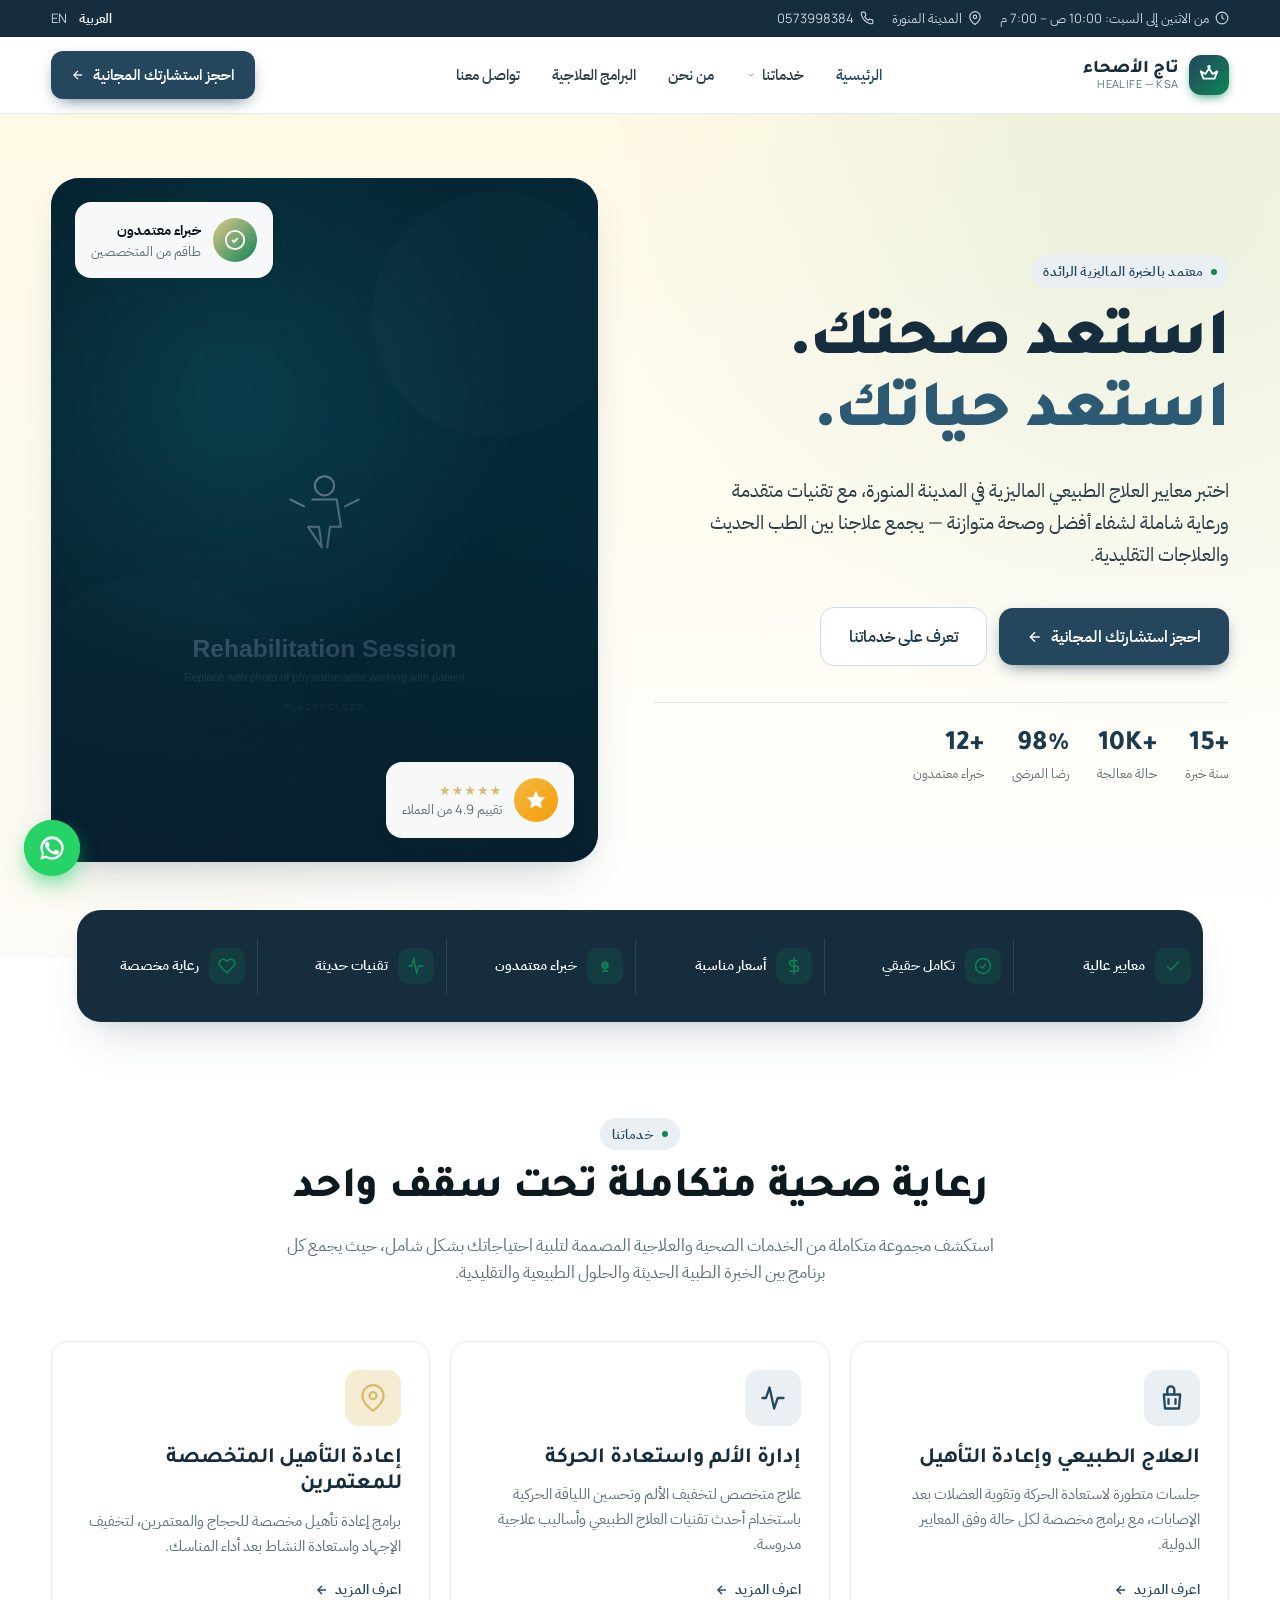
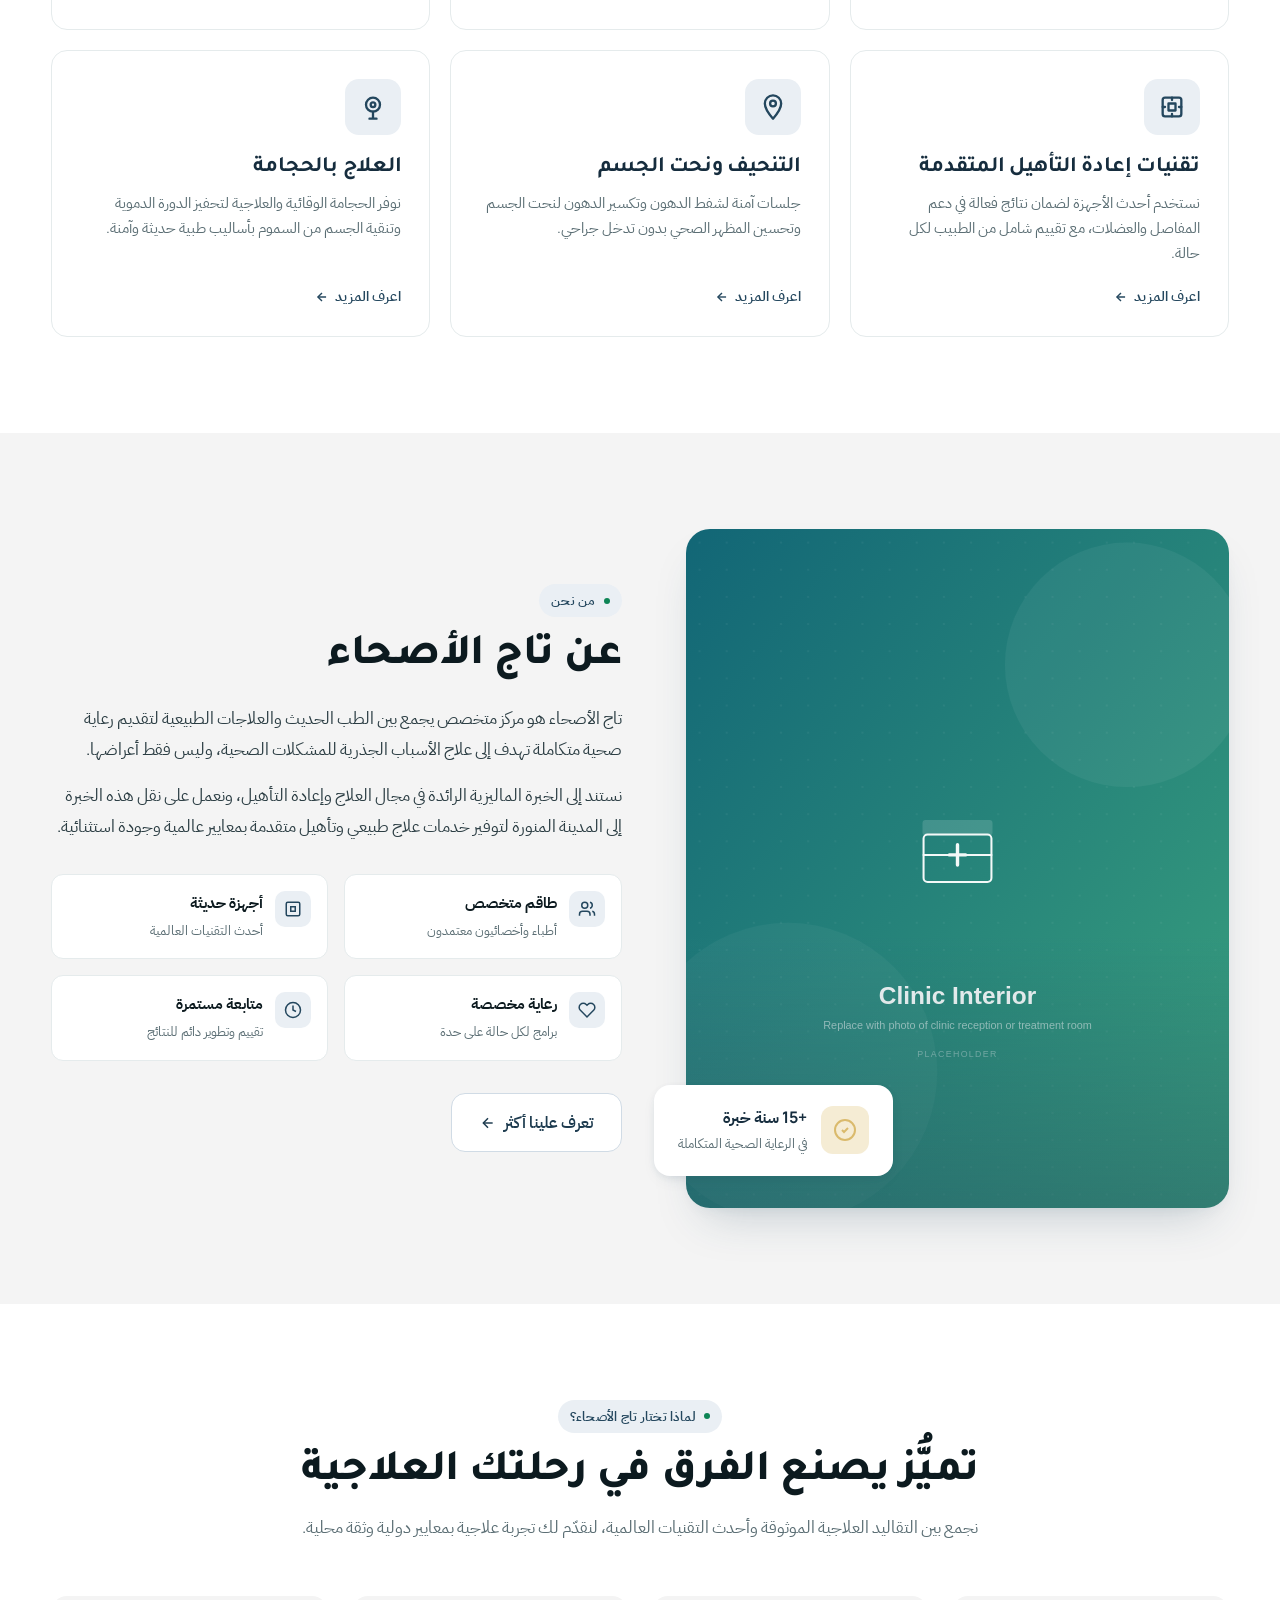
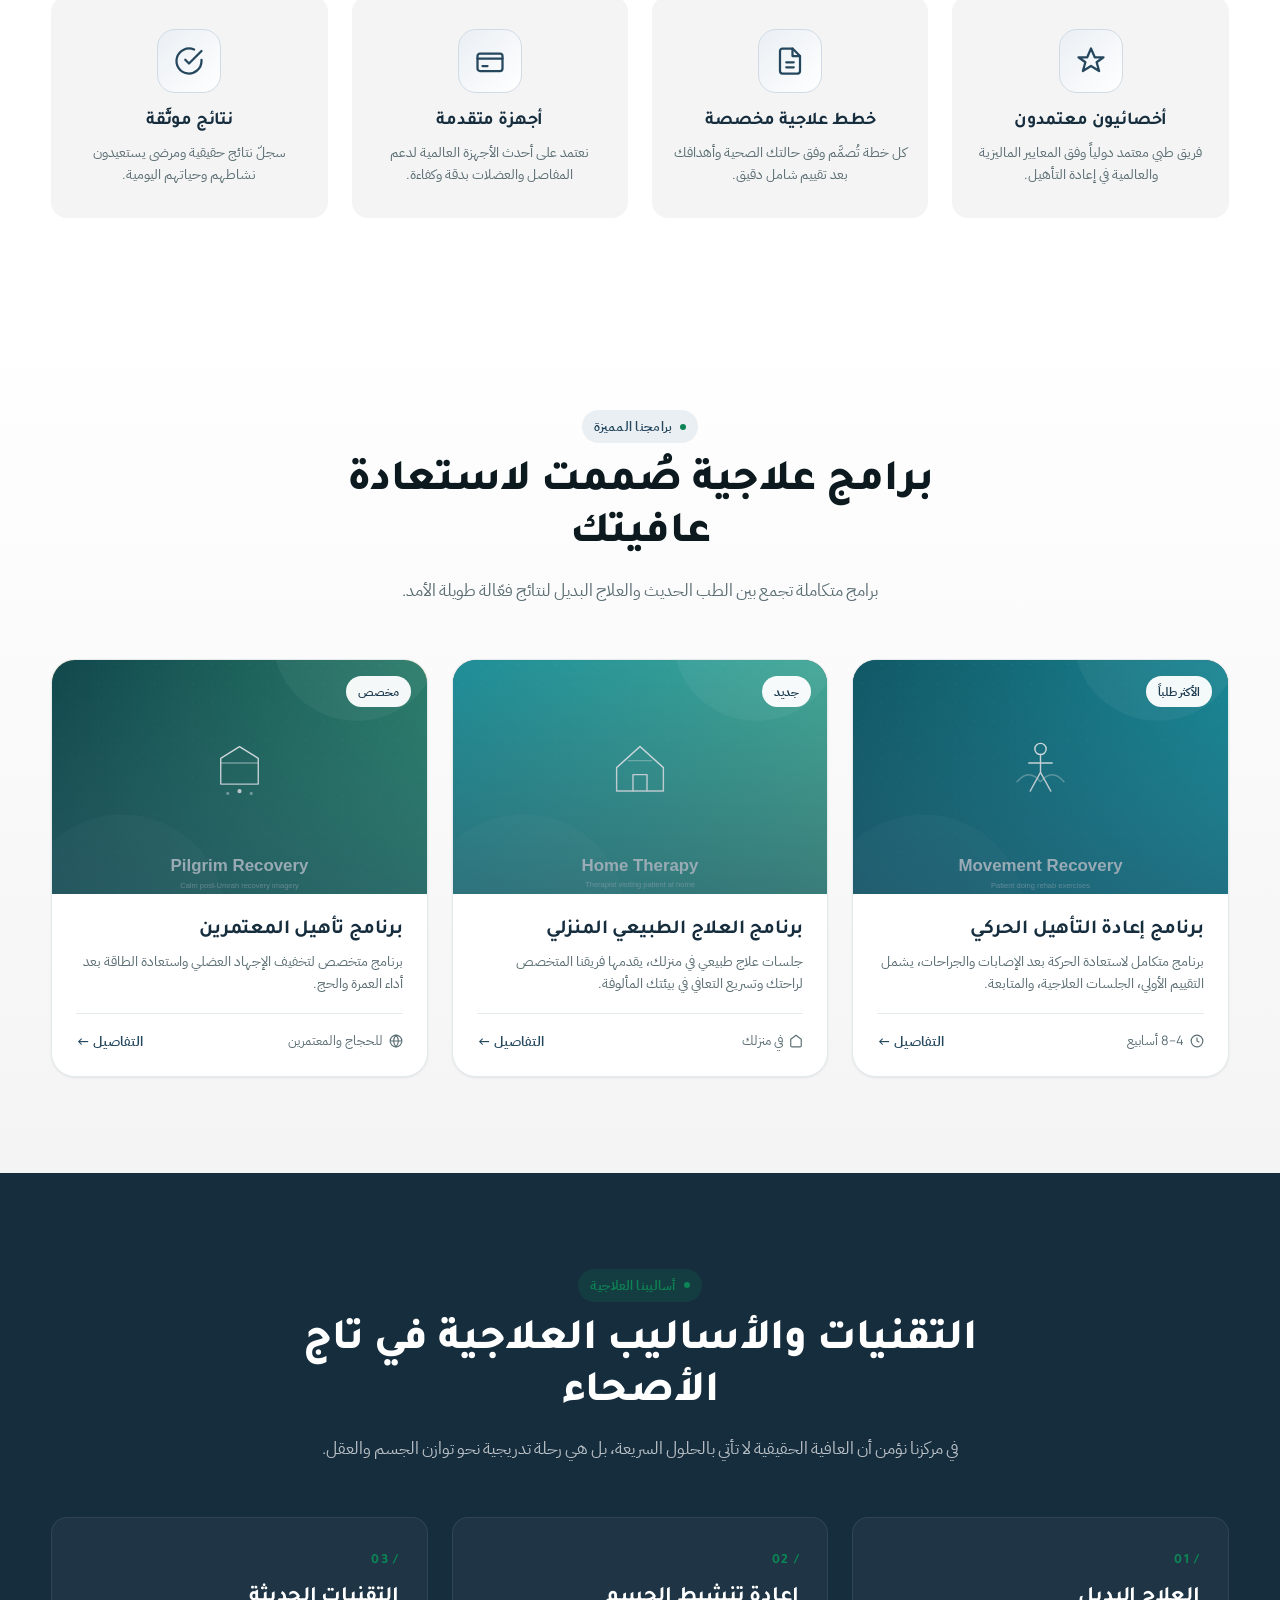
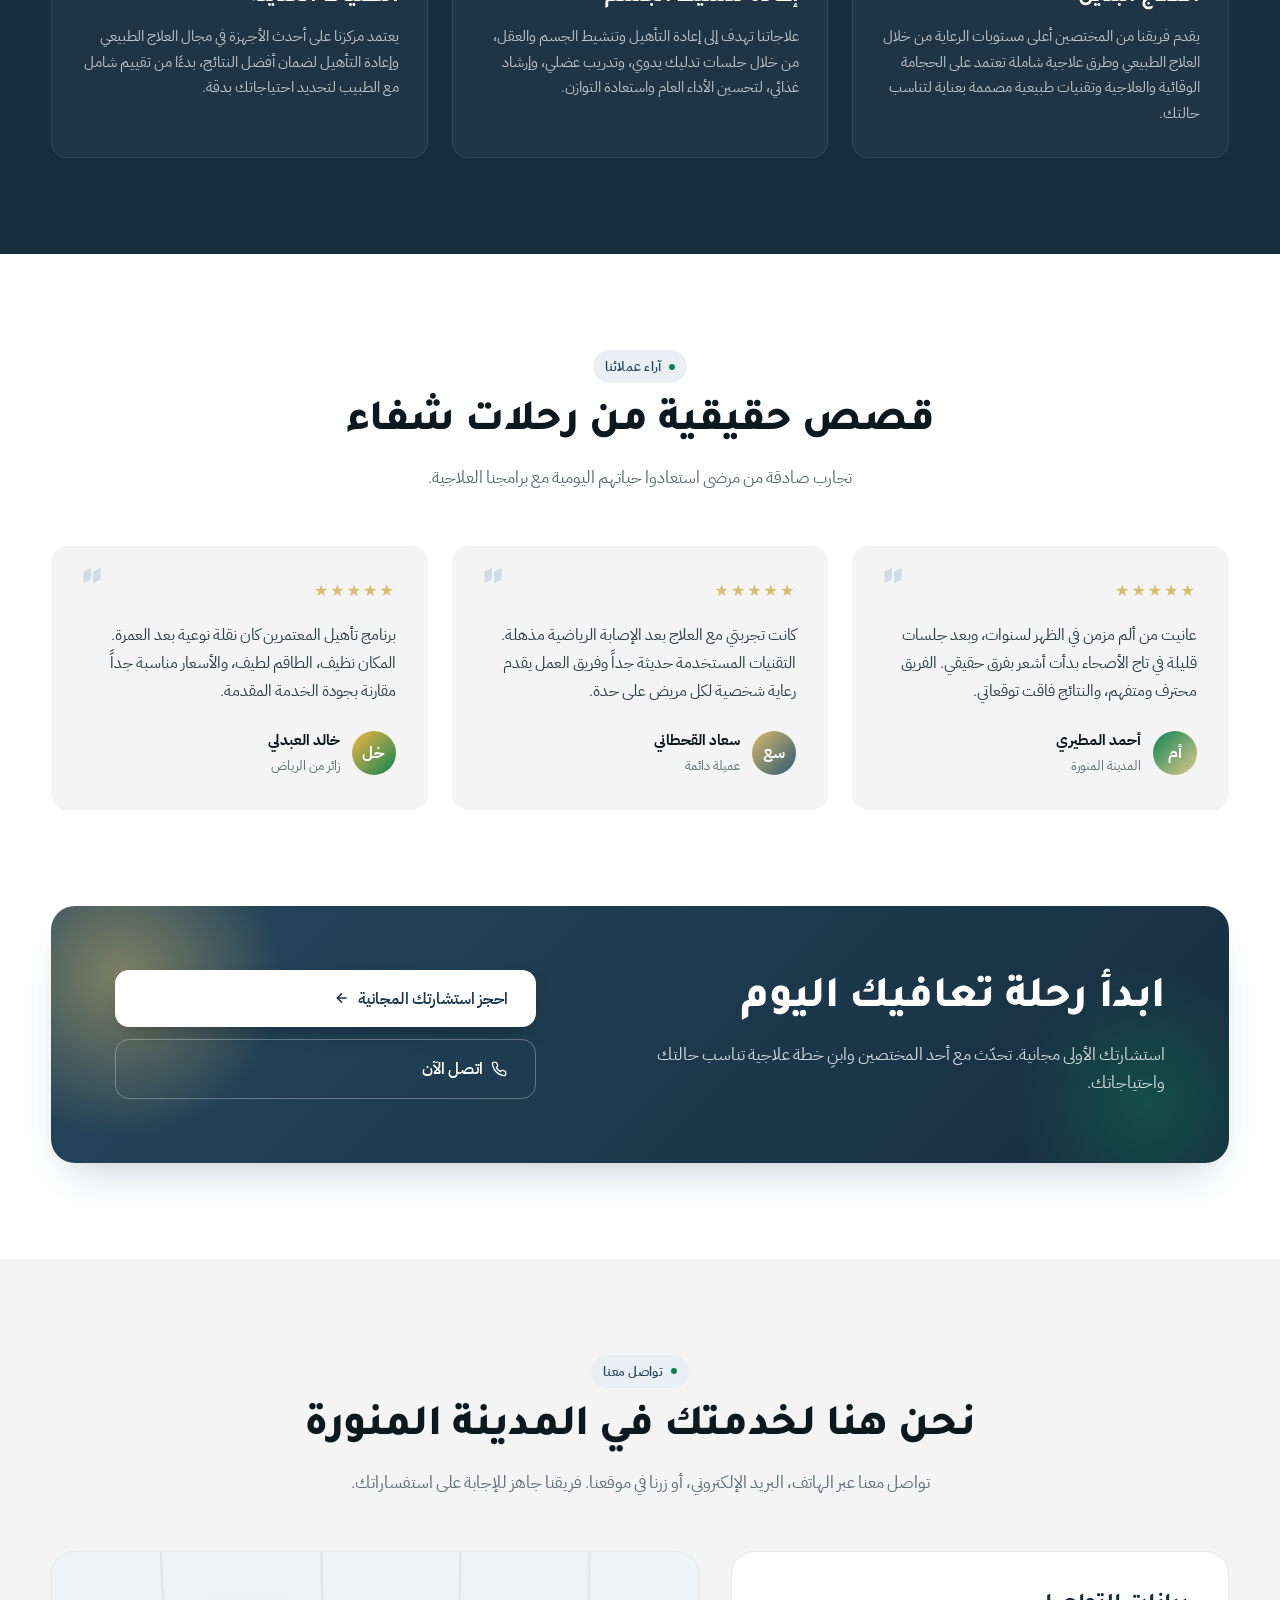
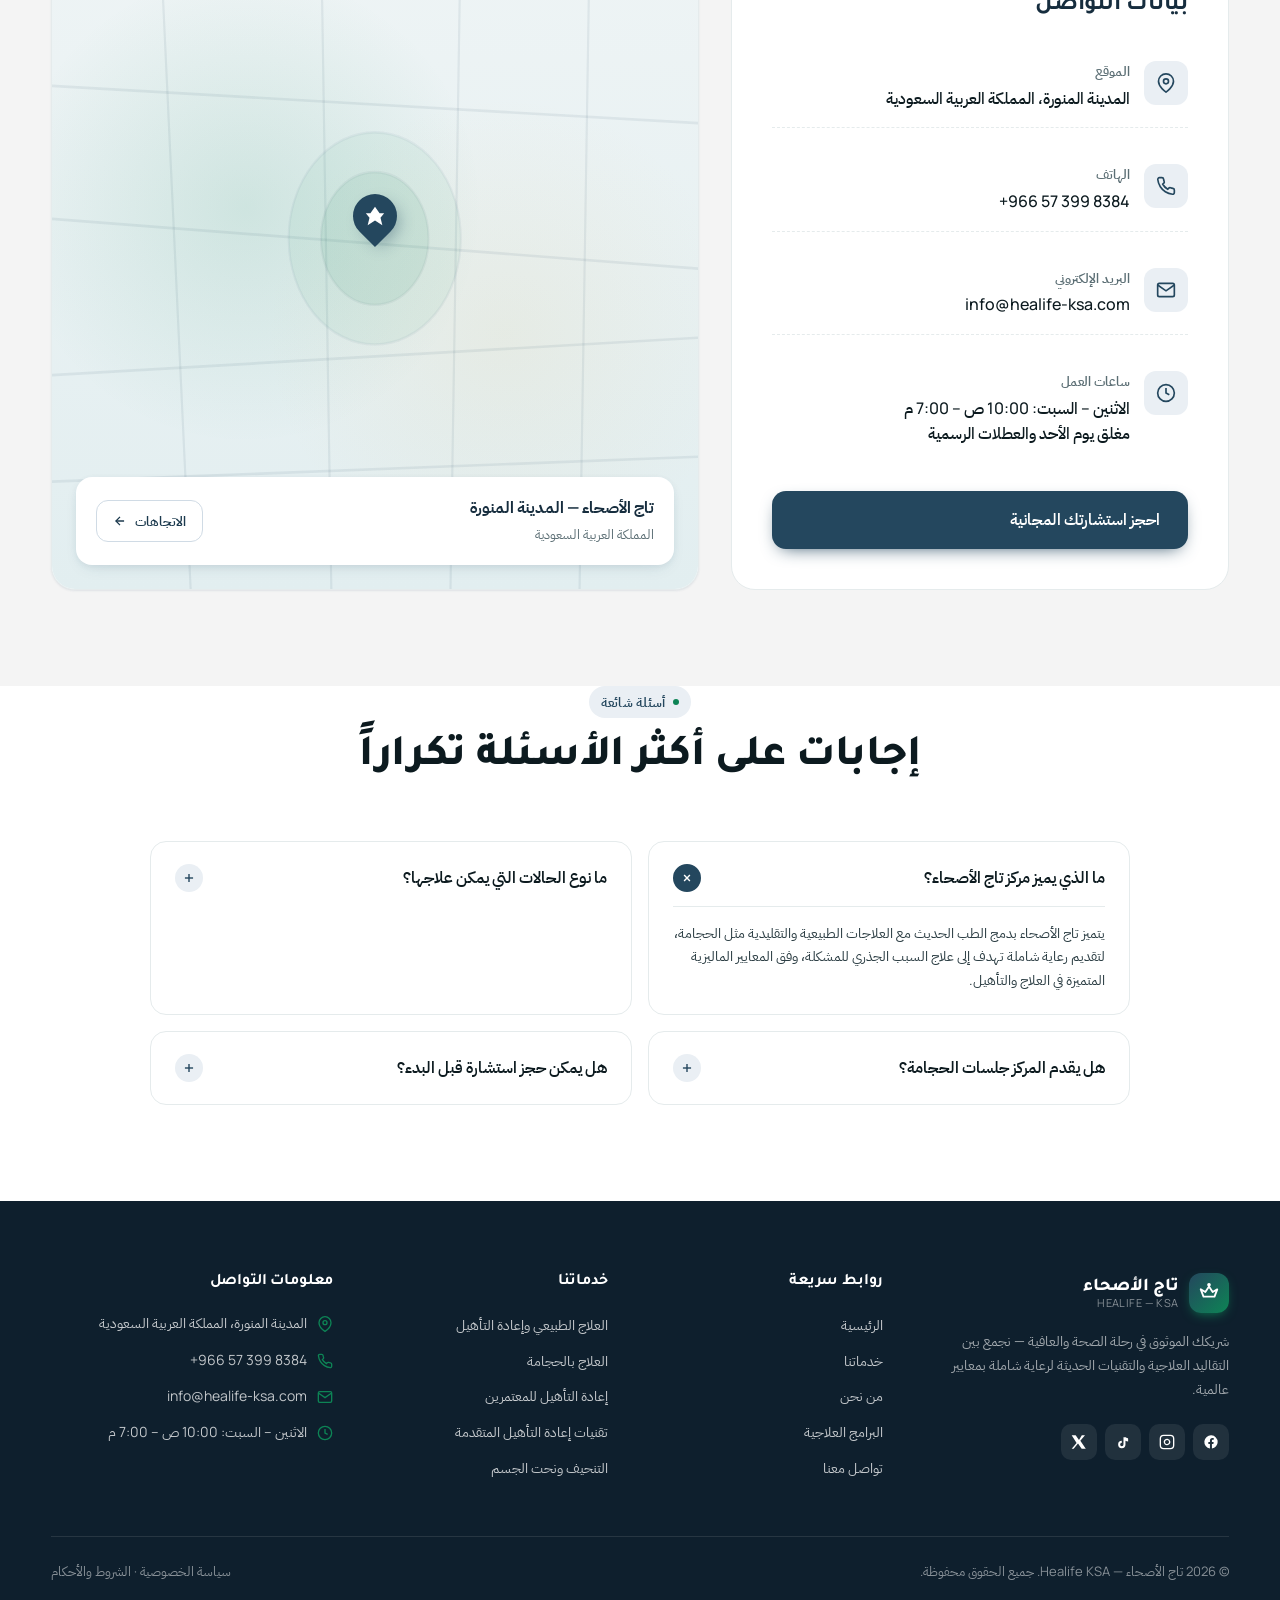
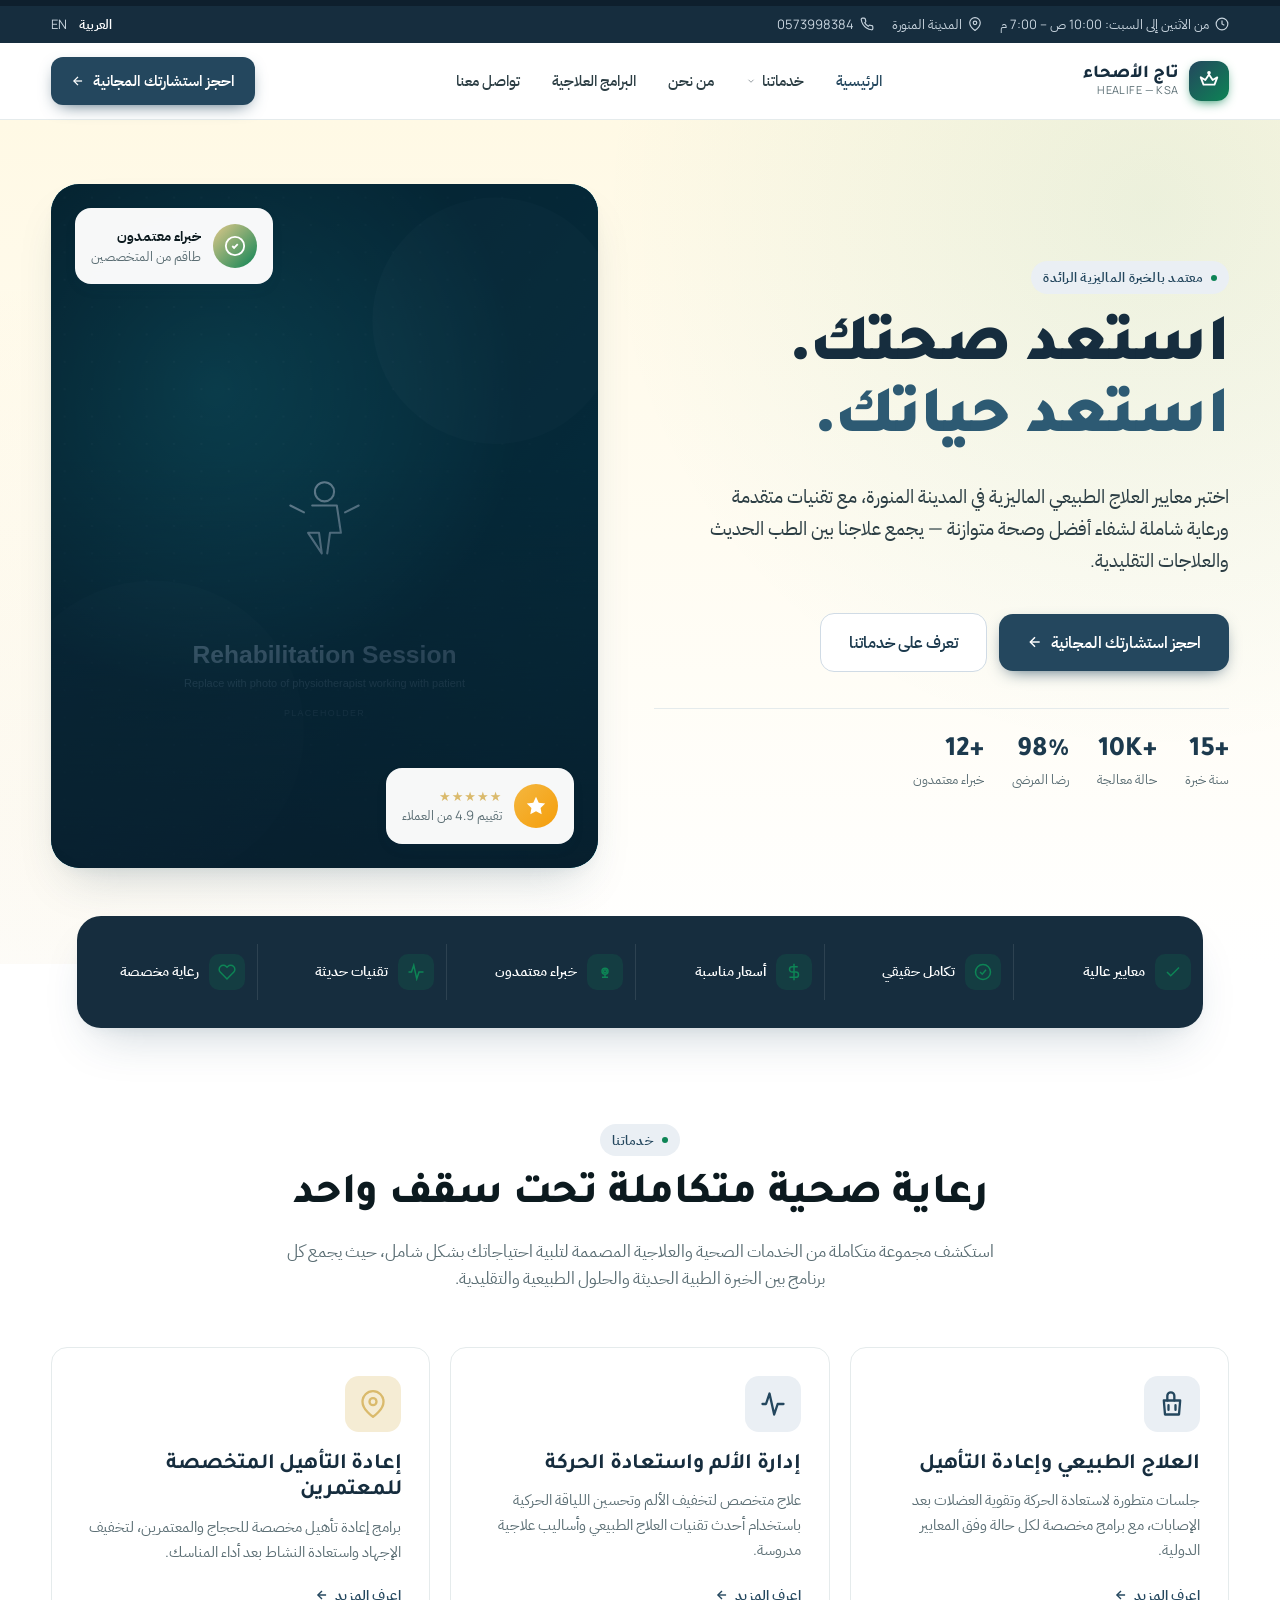
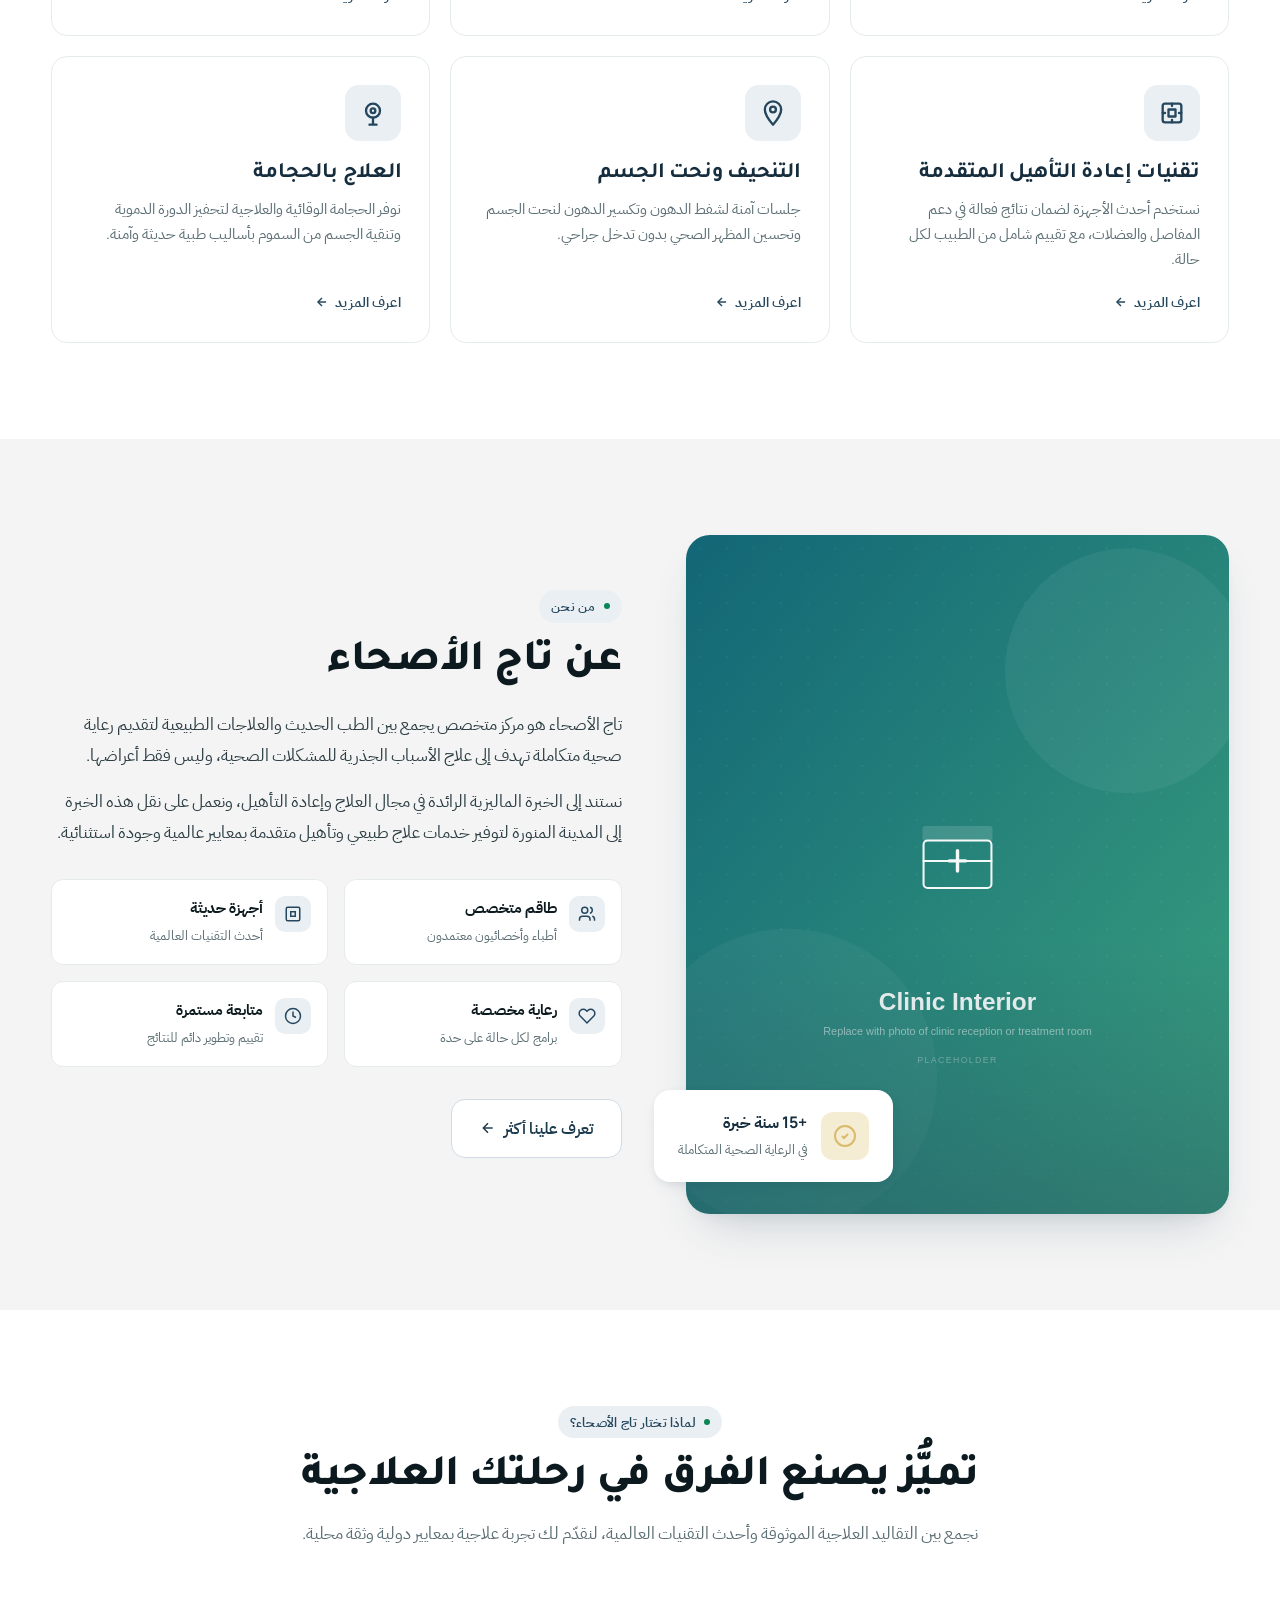
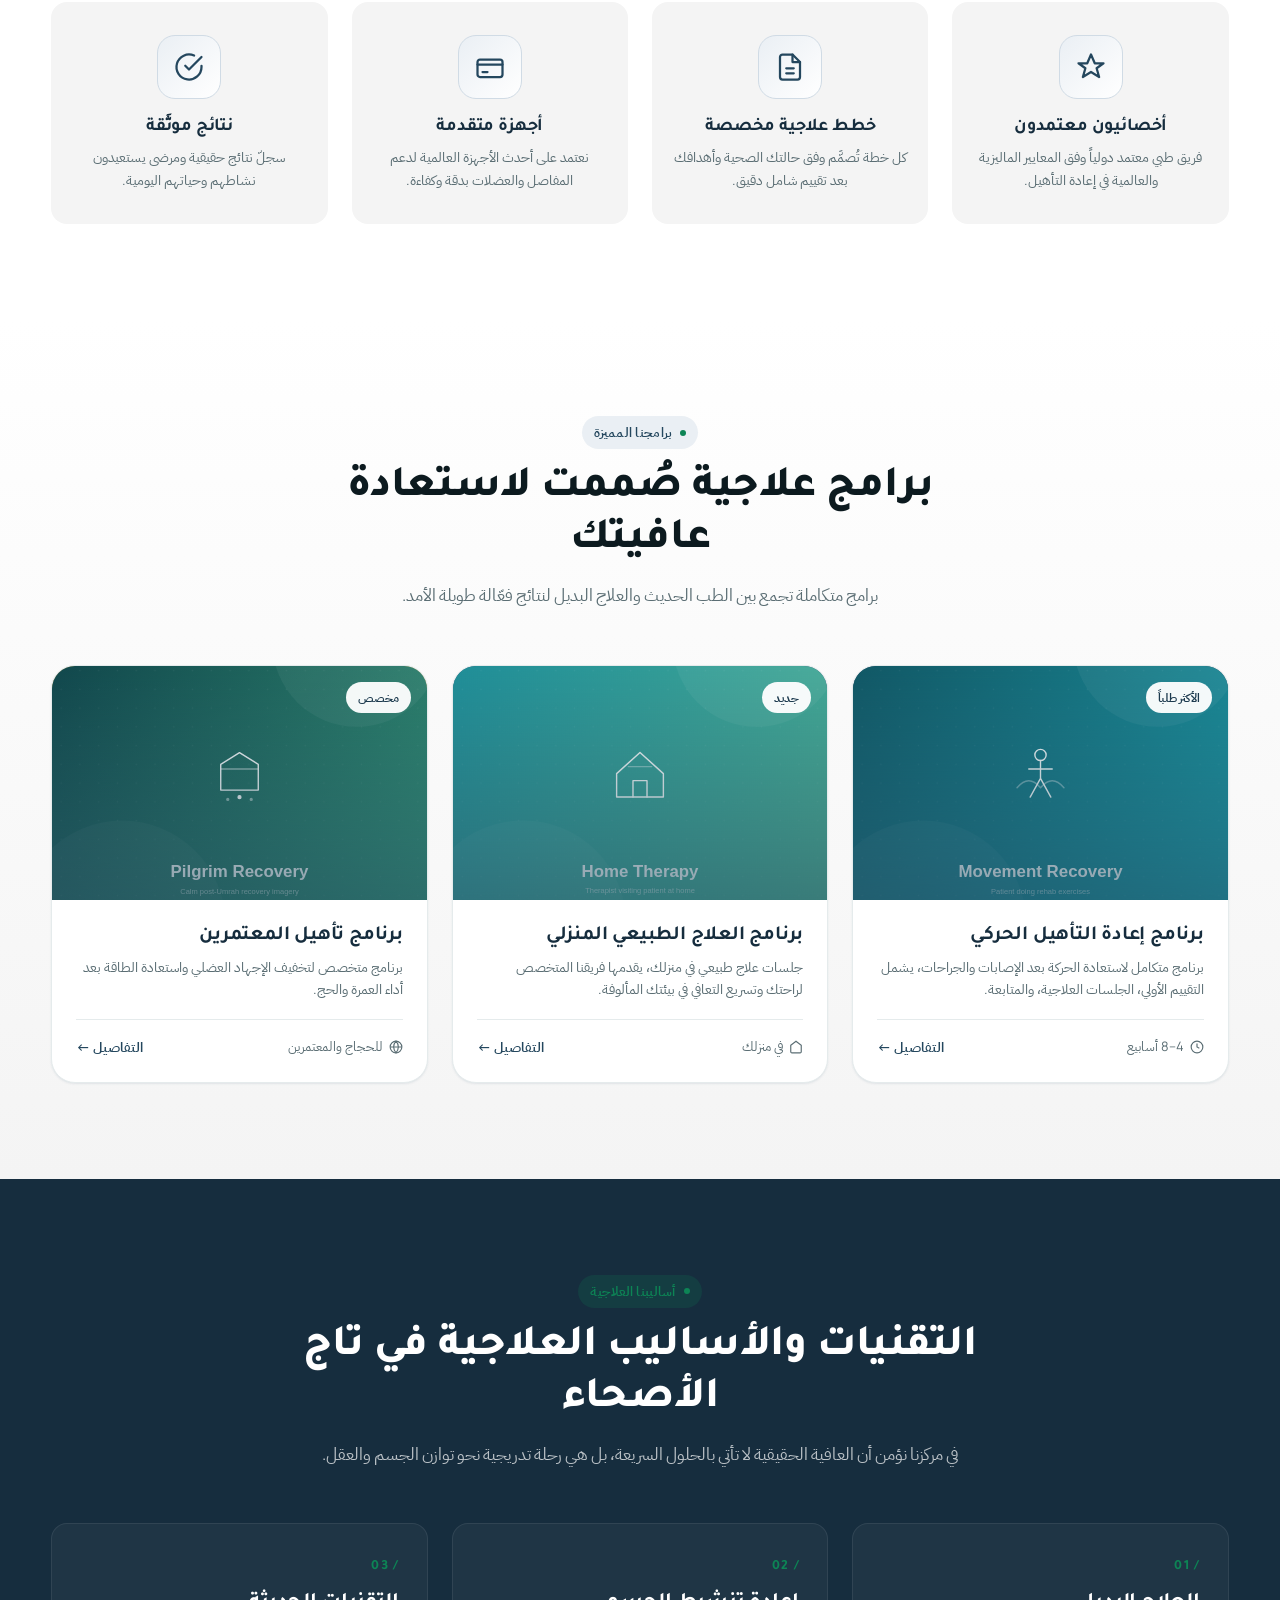
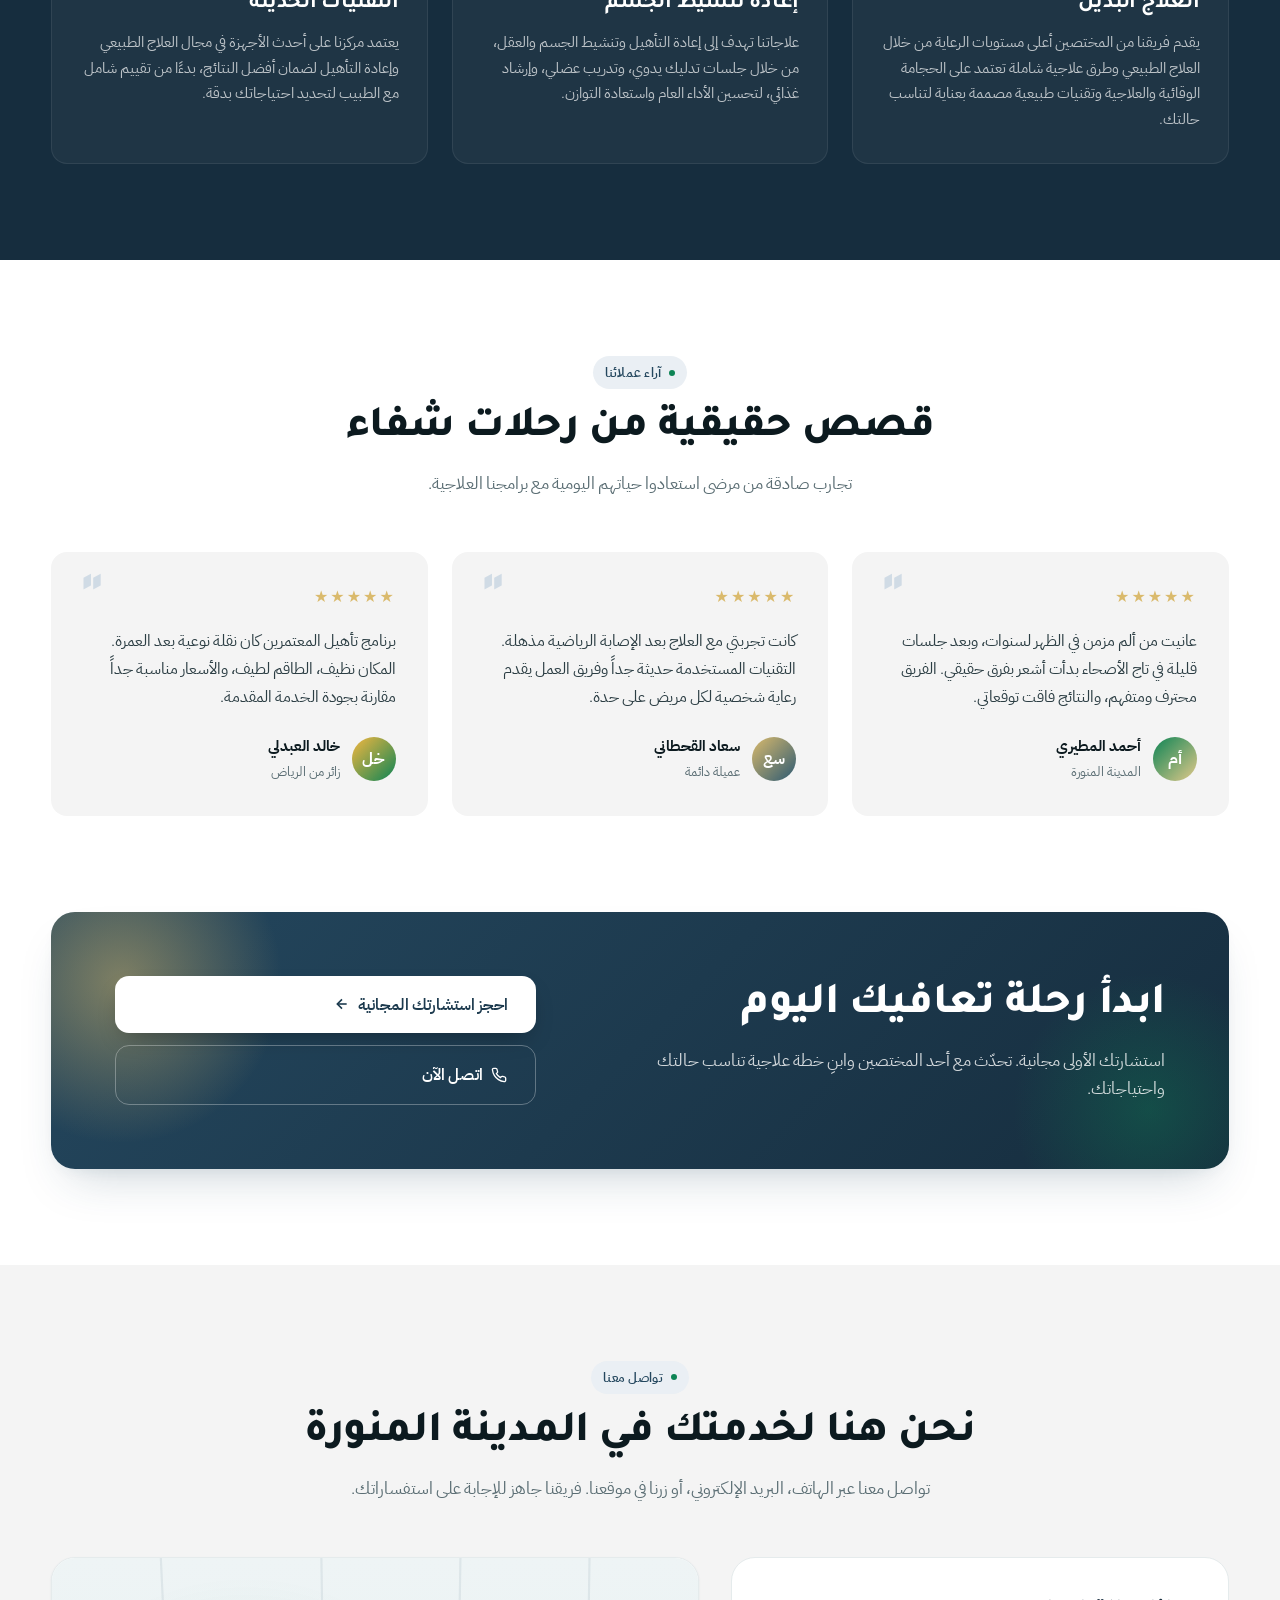
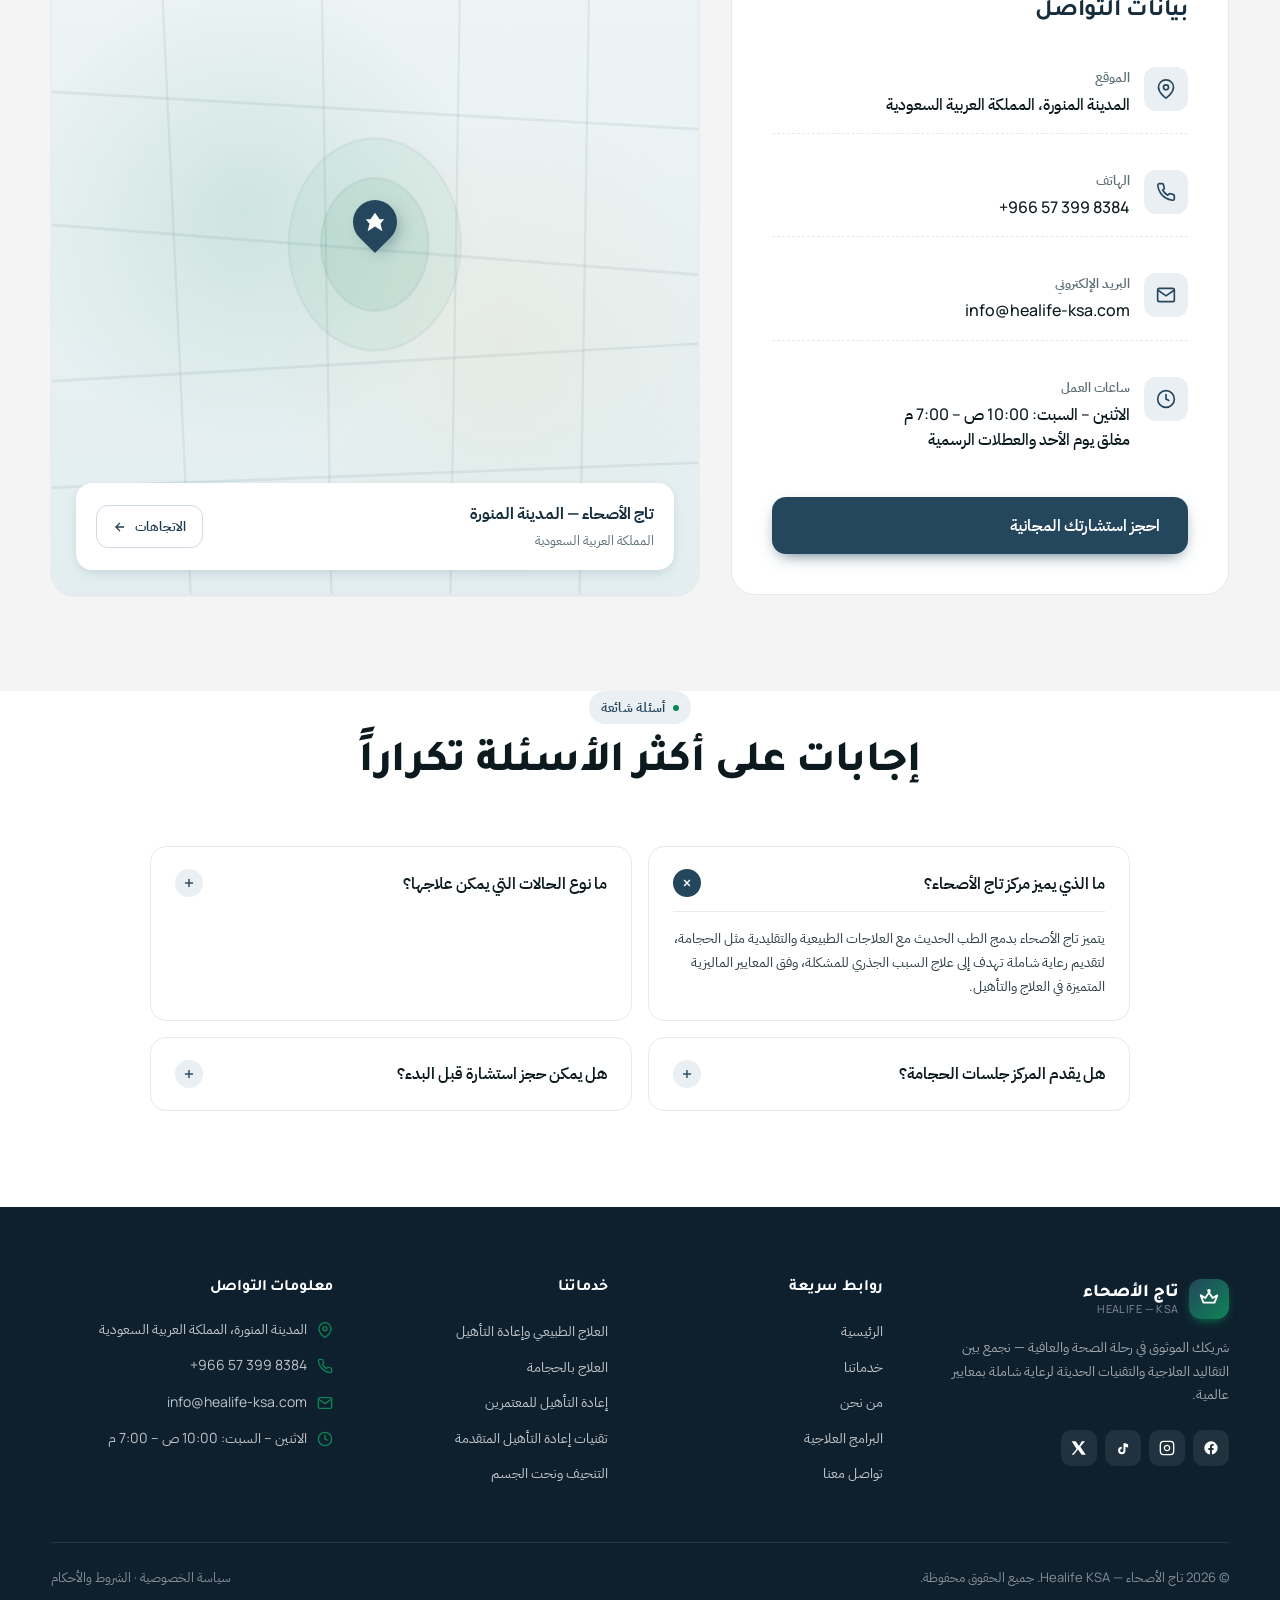
==== commit ebd01e85: "Update index.html: add Manrope font, update brand colors Updated font links and styles for improved " ====
--- a/tajelsehaa-website 2/index.html
+++ b/tajelsehaa-website 2/index.html
@@ -6,15 +6,15 @@
 <title>تاج الأصحاء — شريكك الكامل في الصحة</title>
 <link rel="preconnect" href="https://fonts.googleapis.com">
 <link rel="preconnect" href="https://fonts.gstatic.com" crossorigin>
-<link href="https://fonts.googleapis.com/css2?family=IBM+Plex+Sans+Arabic:wght@300;400;500;600;700&family=Tajawal:wght@400;500;700;800;900&display=swap" rel="stylesheet">
+<link href="https://fonts.googleapis.com/css2?family=IBM+Plex+Sans+Arabic:wght@300;400;500;600;700&family=Manrope:wght@300;400;500;600;700;800&family=Tajawal:wght@400;500;700;800;900&display=swap" rel="stylesheet">
 <link rel="icon" type="image/svg+xml" href="assets/images/favicon.svg">
 <link rel="stylesheet" href="assets/css/styles.css">
 <style>
 .nav-dropdown{position:relative;display:inline-block}
-.nav-dropdown .dropdown-menu{display:none;position:absolute;top:100%;right:0;background:#fff;min-width:260px;border-radius:12px;box-shadow:0 8px 32px rgba(11,58,69,.12);padding:8px 0;z-index:1000;border:1px solid rgba(11,58,69,.06)}
+.nav-dropdown .dropdown-menu{display:none;position:absolute;top:100%;right:0;background:#fff;min-width:260px;border-radius:12px;box-shadow:0 8px 32px rgba(36,71,94,.12);padding:8px 0;z-index:1000;border:1px solid rgba(36,71,94,.06)}
 .nav-dropdown:hover .dropdown-menu{display:block}
 .dropdown-menu a{display:block;padding:10px 20px;color:var(--ink-900);font-size:.9rem;text-decoration:none;transition:background .2s,color .2s}
-.dropdown-menu a:hover{background:var(--sand-50,#fbf8f3);color:var(--teal-700)}
+.dropdown-menu a:hover{background:var(--sand-50,#FFF9E5);color:var(--teal-700)}
 </style>
 </head>
 <body>
@@ -496,7 +496,7 @@
         <div class="stars">★★★★★</div>
         <p class="text">كانت تجربتي مع العلاج بعد الإصابة الرياضية مذهلة. التقنيات المستخدمة حديثة جداً وفريق العمل يقدم رعاية شخصية لكل مريض على حدة.</p>
         <div class="quote-author">
-          <div class="quote-avatar" style="background:linear-gradient(135deg,#3aa17e,#178899);">سع</div>
+          <div class="quote-avatar" style="background:linear-gradient(135deg,#DABA6C,#2d5a73);">سع</div>
           <div>
             <strong>سعاد القحطاني</strong>
             <span>عميلة دائمة</span>
@@ -508,7 +508,7 @@
         <div class="stars">★★★★★</div>
         <p class="text">برنامج تأهيل المعتمرين كان نقلة نوعية بعد العمرة. المكان نظيف، الطاقم لطيف، والأسعار مناسبة جداً مقارنة بجودة الخدمة المقدمة.</p>
         <div class="quote-author">
-          <div class="quote-avatar" style="background:linear-gradient(135deg,#f4b740,#1ea7b3);">خل</div>
+          <div class="quote-avatar" style="background:linear-gradient(135deg,#f4b740,#0D8455);">خل</div>
           <div>
             <strong>خالد العبدلي</strong>
             <span>زائر من الرياض</span>
@@ -595,7 +595,7 @@
 
       <div class="contact-map">
         <div class="map-placeholder">
-          <svg class="streets" viewBox="0 0 600 480" preserveAspectRatio="none" fill="none" stroke="rgba(11,58,69,0.08)" stroke-width="2">
+          <svg class="streets" viewBox="0 0 600 480" preserveAspectRatio="none" fill="none" stroke="rgba(36,71,94,0.08)" stroke-width="2">
             <path d="M-20 100 L620 130"/>
             <path d="M-20 200 L620 240"/>
             <path d="M-20 320 L620 290"/>
@@ -604,8 +604,8 @@
             <path d="M250 -20 L260 500"/>
             <path d="M380 -20 L370 500"/>
             <path d="M500 -20 L490 500"/>
-            <circle cx="300" cy="216" r="80" stroke="rgba(11,58,69,0.05)" fill="rgba(30,167,179,0.05)"/>
-            <circle cx="300" cy="216" r="50" stroke="rgba(11,58,69,0.06)" fill="rgba(30,167,179,0.08)"/>
+            <circle cx="300" cy="216" r="80" stroke="rgba(36,71,94,0.05)" fill="rgba(13,132,85,0.05)"/>
+            <circle cx="300" cy="216" r="50" stroke="rgba(36,71,94,0.06)" fill="rgba(13,132,85,0.08)"/>
           </svg>
           <div class="map-pin">
             <div class="pin">
@@ -760,7 +760,7 @@
 <title>تاج الأصحاء — شريكك الكامل في الصحة</title>
 <link rel="preconnect" href="https://fonts.googleapis.com">
 <link rel="preconnect" href="https://fonts.gstatic.com" crossorigin>
-<link href="https://fonts.googleapis.com/css2?family=IBM+Plex+Sans+Arabic:wght@300;400;500;600;700&family=Tajawal:wght@400;500;700;800;900&display=swap" rel="stylesheet">
+<link href="https://fonts.googleapis.com/css2?family=IBM+Plex+Sans+Arabic:wght@300;400;500;600;700&family=Manrope:wght@300;400;500;600;700;800&family=Tajawal:wght@400;500;700;800;900&display=swap" rel="stylesheet">
 <link rel="icon" type="image/svg+xml" href="assets/images/favicon.svg">
 <link rel="stylesheet" href="assets/css/styles.css">
 </head>
@@ -1234,7 +1234,7 @@
         <div class="stars">★★★★★</div>
         <p class="text">كانت تجربتي مع العلاج بعد الإصابة الرياضية مذهلة. التقنيات المستخدمة حديثة جداً وفريق العمل يقدم رعاية شخصية لكل مريض على حدة.</p>
         <div class="quote-author">
-          <div class="quote-avatar" style="background:linear-gradient(135deg,#3aa17e,#178899);">سع</div>
+          <div class="quote-avatar" style="background:linear-gradient(135deg,#DABA6C,#2d5a73);">سع</div>
           <div>
             <strong>سعاد القحطاني</strong>
             <span>عميلة دائمة</span>
@@ -1246,7 +1246,7 @@
         <div class="stars">★★★★★</div>
         <p class="text">برنامج تأهيل المعتمرين كان نقلة نوعية بعد العمرة. المكان نظيف، الطاقم لطيف، والأسعار مناسبة جداً مقارنة بجودة الخدمة المقدمة.</p>
         <div class="quote-author">
-          <div class="quote-avatar" style="background:linear-gradient(135deg,#f4b740,#1ea7b3);">خل</div>
+          <div class="quote-avatar" style="background:linear-gradient(135deg,#f4b740,#0D8455);">خل</div>
           <div>
             <strong>خالد العبدلي</strong>
             <span>زائر من الرياض</span>
@@ -1333,7 +1333,7 @@
 
       <div class="contact-map">
         <div class="map-placeholder">
-          <svg class="streets" viewBox="0 0 600 480" preserveAspectRatio="none" fill="none" stroke="rgba(11,58,69,0.08)" stroke-width="2">
+          <svg class="streets" viewBox="0 0 600 480" preserveAspectRatio="none" fill="none" stroke="rgba(36,71,94,0.08)" stroke-width="2">
             <path d="M-20 100 L620 130"/>
             <path d="M-20 200 L620 240"/>
             <path d="M-20 320 L620 290"/>
@@ -1342,8 +1342,8 @@
             <path d="M250 -20 L260 500"/>
             <path d="M380 -20 L370 500"/>
             <path d="M500 -20 L490 500"/>
-            <circle cx="300" cy="216" r="80" stroke="rgba(11,58,69,0.05)" fill="rgba(30,167,179,0.05)"/>
-            <circle cx="300" cy="216" r="50" stroke="rgba(11,58,69,0.06)" fill="rgba(30,167,179,0.08)"/>
+            <circle cx="300" cy="216" r="80" stroke="rgba(36,71,94,0.05)" fill="rgba(13,132,85,0.05)"/>
+            <circle cx="300" cy="216" r="50" stroke="rgba(36,71,94,0.06)" fill="rgba(13,132,85,0.08)"/>
           </svg>
           <div class="map-pin">
             <div class="pin">
--- a/tajelsehaa-website 2/assets/css/styles.css
+++ b/tajelsehaa-website 2/assets/css/styles.css
@@ -1,26 +1,26 @@
 /* ---------- Tokens ---------- */
   :root {
-    --teal-900: #0b3a45;
-    --teal-800: #0f4c5a;
-    --teal-700: #126676;
-    --teal-600: #178899;
-    --teal-500: #1ea7b3;
-    --teal-50:  #e8f6f7;
-    --teal-100: #d2eef0;
-    --green-600: #3aa17e;
-    --green-500: #58b894;
-    --green-100: #d8efe4;
-    --sand-50:  #fbf8f3;
+    --teal-900: #162d3e;
+    --teal-800: #1c3a4e;
+    --teal-700: #24475E;
+    --teal-600: #2d5a73;
+    --teal-500: #0D8455;
+    --teal-50:  #eaeff4;
+    --teal-100: #d0dbe5;
+    --green-600: #DABA6C;
+    --green-500: #e2c98a;
+    --green-100: #f5ecd4;
+    --sand-50:  #FFF9E5;
     --ink-900:  #0c1a1f;
     --ink-700:  #2c3e44;
     --ink-500:  #5b6e74;
     --ink-300:  #97a6ab;
     --line:     #e5ebec;
     --bg:       #ffffff;
-    --bg-soft:  #f5f8f9;
-    --shadow-sm: 0 1px 2px rgba(11,58,69,.06), 0 1px 3px rgba(11,58,69,.04);
-    --shadow-md: 0 6px 18px -8px rgba(11,58,69,.18), 0 2px 6px rgba(11,58,69,.06);
-    --shadow-lg: 0 24px 48px -20px rgba(11,58,69,.25), 0 6px 18px -10px rgba(11,58,69,.12);
+    --bg-soft:  #F4F4F4;
+    --shadow-sm: 0 1px 2px rgba(36,71,94,.06), 0 1px 3px rgba(36,71,94,.04);
+    --shadow-md: 0 6px 18px -8px rgba(36,71,94,.18), 0 2px 6px rgba(36,71,94,.06);
+    --shadow-lg: 0 24px 48px -20px rgba(36,71,94,.25), 0 6px 18px -10px rgba(36,71,94,.12);
     --radius-sm: 10px;
     --radius:    16px;
     --radius-lg: 24px;
@@ -28,7 +28,7 @@
   *, *::before, *::after { box-sizing: border-box; }
   html, body { margin: 0; padding: 0; }
   body {
-    font-family: "IBM Plex Sans Arabic", "Tajawal", system-ui, sans-serif;
+    font-family: "Manrope", "IBM Plex Sans Arabic", "Tajawal", system-ui, sans-serif;
     color: var(--ink-900);
     background: var(--bg);
     font-size: 16px;
@@ -40,7 +40,7 @@
   a { color: inherit; text-decoration: none; }
   button { font-family: inherit; cursor: pointer; border: none; background: none; }
   .container { width: min(1240px, 92%); margin: 0 auto; }
-  h1, h2, h3, h4 { font-family: "Tajawal", "IBM Plex Sans Arabic", sans-serif; font-weight: 800; letter-spacing: -0.01em; line-height: 1.2; margin: 0; color: var(--ink-900); }
+  h1, h2, h3, h4 { font-family: "Benida", "Tajawal", "IBM Plex Sans Arabic", sans-serif; font-weight: 800; letter-spacing: -0.01em; line-height: 1.2; margin: 0; color: var(--ink-900); }
   h2 { font-size: clamp(28px, 3.4vw, 44px); }
   h3 { font-size: 22px; font-weight: 700; }
   p  { margin: 0; color: var(--ink-700); }
@@ -55,7 +55,7 @@
   /* ---------- Top utility bar ---------- */
   .util-bar {
     background: var(--teal-900);
-    color: #cfe6e9;
+    color: #c8d4de;
     font-size: 13px;
   }
   .util-bar .container {
@@ -66,7 +66,7 @@
   .util-meta span { display: inline-flex; align-items: center; gap: 6px; }
   .util-meta svg { width: 14px; height: 14px; }
   .util-lang { display: inline-flex; gap: 12px; }
-  .util-lang button { color: #cfe6e9; font-size: 13px; padding: 0; }
+  .util-lang button { color: #c8d4de; font-size: 13px; padding: 0; }
   .util-lang button.active { color: white; font-weight: 600; }
 
   /* ---------- Header ---------- */
@@ -90,7 +90,7 @@
   }
   .logo-mark svg { width: 22px; height: 22px; }
   .logo-text { display: flex; flex-direction: column; line-height: 1.05; }
-  .logo-text strong { font-family: "Tajawal", sans-serif; font-weight: 800; font-size: 18px; color: var(--teal-900); }
+  .logo-text strong { font-family: "Benida", "Tajawal", sans-serif; font-weight: 800; font-size: 18px; color: var(--teal-900); }
   .logo-text small { font-size: 11px; color: var(--ink-500); letter-spacing: 0.04em; }
 
   .nav-menu { display: flex; gap: 4px; align-items: center; }
@@ -134,8 +134,8 @@
   .hero::before {
     content:""; position: absolute; inset: 0; pointer-events: none;
     background:
-      radial-gradient(circle at 90% 10%, rgba(30,167,179,0.08), transparent 40%),
-      radial-gradient(circle at 5% 85%, rgba(58,161,126,0.07), transparent 40%);
+      radial-gradient(circle at 90% 10%, rgba(13,132,85,0.08), transparent 40%),
+      radial-gradient(circle at 5% 85%, rgba(218,186,108,0.07), transparent 40%);
   }
   .hero-grid {
     display: grid; grid-template-columns: 1.05fr 1fr;
@@ -143,7 +143,7 @@
   }
   .hero-eyebrow { margin-bottom: 20px; }
   .hero h1 {
-    font-family: "Tajawal", sans-serif;
+    font-family: "Benida", "Tajawal", sans-serif;
     font-weight: 900;
     font-size: clamp(38px, 5.2vw, 68px);
     line-height: 1.08;
@@ -185,7 +185,7 @@
     border-top: 1px solid var(--line);
     flex-wrap: wrap;
   }
-  .trust-item .num { font-family: "Tajawal", sans-serif; font-weight: 800; font-size: 28px; color: var(--teal-800); line-height: 1; }
+  .trust-item .num { font-family: "Benida", "Tajawal", sans-serif; font-weight: 800; font-size: 28px; color: var(--teal-800); line-height: 1; }
   .trust-item .lbl { font-size: 13px; color: var(--ink-500); margin-top: 4px; }
 
   /* Hero visual */
@@ -200,7 +200,7 @@
   .hero-visual .photo {
     position: absolute; inset: 0;
     background:
-      linear-gradient(180deg, rgba(11,58,69,0) 40%, rgba(11,58,69,0.55) 100%),
+      linear-gradient(180deg, rgba(36,71,94,0) 40%, rgba(36,71,94,0.55) 100%),
       url('../images/hero-rehab.svg') center/cover;
   }
   .hero-visual .photo-fallback {
@@ -237,7 +237,7 @@
   .hero-card .text { font-size: 13px; line-height: 1.4; }
   .hero-card .text strong { display: block; font-size: 14px; color: var(--ink-900); margin-bottom: 2px; }
   .hero-card .text span { color: var(--ink-500); }
-  .hero-card .stars { color: #f4b740; font-size: 13px; letter-spacing: 1px; }
+  .hero-card .stars { color: #DABA6C; font-size: 13px; letter-spacing: 1px; }
 
   /* ---------- Why-strip (chip row) ---------- */
   .why-strip {
@@ -263,7 +263,7 @@
   .why-chip:first-child { border-right: none; }
   .why-chip .ico {
     width: 36px; height: 36px; border-radius: 10px;
-    background: rgba(30,167,179,0.18);
+    background: rgba(13,132,85,0.18);
     color: var(--teal-500);
     display: grid; place-items: center; flex: 0 0 36px;
   }
@@ -327,7 +327,7 @@
     aspect-ratio: 4/5;
     border-radius: var(--radius-lg);
     background:
-      linear-gradient(180deg, transparent 60%, rgba(11,58,69,0.4)),
+      linear-gradient(180deg, transparent 60%, rgba(36,71,94,0.4)),
       url('../images/about-clinic.svg') center/cover,
       var(--teal-700);
     box-shadow: var(--shadow-lg);
@@ -424,9 +424,9 @@
     background-size: cover; background-position: center;
     position: relative;
   }
-  .program-img.p1 { background-image: linear-gradient(180deg, transparent, rgba(11,58,69,0.5)), url('../images/program-rehab.svg'); background-color: var(--teal-700); }
-  .program-img.p2 { background-image: linear-gradient(180deg, transparent, rgba(11,58,69,0.5)), url('../images/program-home.svg'); background-color: var(--teal-600); }
-  .program-img.p3 { background-image: linear-gradient(180deg, transparent, rgba(11,58,69,0.5)), url('../images/program-umrah.svg'); background-color: var(--green-600); }
+  .program-img.p1 { background-image: linear-gradient(180deg, transparent, rgba(36,71,94,0.5)), url('../images/program-rehab.svg'); background-color: var(--teal-700); }
+  .program-img.p2 { background-image: linear-gradient(180deg, transparent, rgba(36,71,94,0.5)), url('../images/program-home.svg'); background-color: var(--teal-600); }
+  .program-img.p3 { background-image: linear-gradient(180deg, transparent, rgba(36,71,94,0.5)), url('../images/program-umrah.svg'); background-color: var(--green-600); }
   .program-tag {
     position: absolute; top: 16px; right: 16px;
     background: rgba(255,255,255,0.95);
@@ -450,7 +450,7 @@
   .techniques { background: var(--teal-900); color: white; }
   .techniques h2, .techniques .block-head p { color: white; }
   .techniques .block-head p { color: rgba(255,255,255,0.7); }
-  .techniques .eyebrow { background: rgba(30,167,179,0.18); color: var(--teal-500); }
+  .techniques .eyebrow { background: rgba(13,132,85,0.18); color: var(--teal-500); }
   .techniques .eyebrow::before { background: var(--teal-500); }
   .tech-grid { display: grid; grid-template-columns: repeat(3, 1fr); gap: 24px; }
   .tech-card {
@@ -460,9 +460,9 @@
     padding: 32px 28px;
     transition: 0.25s ease;
   }
-  .tech-card:hover { background: rgba(255,255,255,0.07); border-color: rgba(30,167,179,0.4); }
+  .tech-card:hover { background: rgba(255,255,255,0.07); border-color: rgba(13,132,85,0.4); }
   .tech-num {
-    font-family: "Tajawal", sans-serif;
+    font-family: "Benida", "Tajawal", sans-serif;
     font-size: 14px; font-weight: 700;
     color: var(--teal-500);
     margin-bottom: 12px; letter-spacing: 0.1em;
@@ -488,7 +488,7 @@
     font-weight: 900;
   }
   .quote-card .stars {
-    color: #f4b740; font-size: 16px; margin-bottom: 16px;
+    color: #DABA6C; font-size: 16px; margin-bottom: 16px;
     letter-spacing: 2px;
   }
   .quote-card .text {
@@ -522,13 +522,13 @@
     content:""; position: absolute;
     top: -120px; left: -120px;
     width: 380px; height: 380px;
-    background: radial-gradient(circle, rgba(58,161,126,0.5), transparent 60%);
+    background: radial-gradient(circle, rgba(218,186,108,0.5), transparent 60%);
   }
   .cta-banner::after {
     content:""; position: absolute;
     bottom: -100px; right: -80px;
     width: 320px; height: 320px;
-    background: radial-gradient(circle, rgba(30,167,179,0.35), transparent 60%);
+    background: radial-gradient(circle, rgba(13,132,85,0.35), transparent 60%);
   }
   .cta-banner-grid {
     display: grid; grid-template-columns: 1.4fr 1fr;
@@ -589,8 +589,8 @@
   .map-placeholder {
     position: absolute; inset: 0;
     background:
-      radial-gradient(circle at 30% 40%, rgba(30,167,179,0.12), transparent 40%),
-      radial-gradient(circle at 70% 60%, rgba(58,161,126,0.10), transparent 40%),
+      radial-gradient(circle at 30% 40%, rgba(13,132,85,0.12), transparent 40%),
+      radial-gradient(circle at 70% 60%, rgba(218,186,108,0.10), transparent 40%),
       linear-gradient(180deg, #eef4f5, #e2eef0);
   }
   .map-placeholder svg.streets { position: absolute; inset: 0; width: 100%; height: 100%; }
@@ -604,7 +604,7 @@
     transform: rotate(-45deg);
     margin: 0 auto;
     display: grid; place-items: center;
-    box-shadow: 0 8px 16px -4px rgba(11,58,69,0.4);
+    box-shadow: 0 8px 16px -4px rgba(36,71,94,0.4);
     animation: pin-bounce 2s infinite;
   }
   .map-pin .pin svg { transform: rotate(45deg); width: 22px; height: 22px; color: white; }
@@ -654,7 +654,7 @@
 
   /* ---------- Footer ---------- */
   .footer {
-    background: #06262e; color: rgba(255,255,255,0.75);
+    background: #0e1f2d; color: rgba(255,255,255,0.75);
     padding: 72px 0 24px;
   }
   .footer-grid {
@@ -728,4 +728,4 @@
 
   /* ---------- Subtle reveal animation ---------- */
   .reveal { opacity: 0; transform: translateY(20px); transition: opacity 0.6s ease, transform 0.6s ease; }
-  .reveal.in { opacity: 1; transform: translateY(0); }+  .reveal.in { opacity: 1; transform: translateY(0); }
--- a/tajelsehaa-website 2/assets/css/styles.css
+++ b/tajelsehaa-website 2/assets/css/styles.css
@@ -1,26 +1,26 @@
 /* ---------- Tokens ---------- */
   :root {
-    --teal-900: #0b3a45;
-    --teal-800: #0f4c5a;
-    --teal-700: #126676;
-    --teal-600: #178899;
-    --teal-500: #1ea7b3;
-    --teal-50:  #e8f6f7;
-    --teal-100: #d2eef0;
-    --green-600: #3aa17e;
-    --green-500: #58b894;
-    --green-100: #d8efe4;
-    --sand-50:  #fbf8f3;
+    --teal-900: #162d3e;
+    --teal-800: #1c3a4e;
+    --teal-700: #24475E;
+    --teal-600: #2d5a73;
+    --teal-500: #0D8455;
+    --teal-50:  #eaeff4;
+    --teal-100: #d0dbe5;
+    --green-600: #DABA6C;
+    --green-500: #e2c98a;
+    --green-100: #f5ecd4;
+    --sand-50:  #FFF9E5;
     --ink-900:  #0c1a1f;
     --ink-700:  #2c3e44;
     --ink-500:  #5b6e74;
     --ink-300:  #97a6ab;
     --line:     #e5ebec;
     --bg:       #ffffff;
-    --bg-soft:  #f5f8f9;
-    --shadow-sm: 0 1px 2px rgba(11,58,69,.06), 0 1px 3px rgba(11,58,69,.04);
-    --shadow-md: 0 6px 18px -8px rgba(11,58,69,.18), 0 2px 6px rgba(11,58,69,.06);
-    --shadow-lg: 0 24px 48px -20px rgba(11,58,69,.25), 0 6px 18px -10px rgba(11,58,69,.12);
+    --bg-soft:  #F4F4F4;
+    --shadow-sm: 0 1px 2px rgba(36,71,94,.06), 0 1px 3px rgba(36,71,94,.04);
+    --shadow-md: 0 6px 18px -8px rgba(36,71,94,.18), 0 2px 6px rgba(36,71,94,.06);
+    --shadow-lg: 0 24px 48px -20px rgba(36,71,94,.25), 0 6px 18px -10px rgba(36,71,94,.12);
     --radius-sm: 10px;
     --radius:    16px;
     --radius-lg: 24px;
@@ -28,7 +28,7 @@
   *, *::before, *::after { box-sizing: border-box; }
   html, body { margin: 0; padding: 0; }
   body {
-    font-family: "IBM Plex Sans Arabic", "Tajawal", system-ui, sans-serif;
+    font-family: "Manrope", "IBM Plex Sans Arabic", "Tajawal", system-ui, sans-serif;
     color: var(--ink-900);
     background: var(--bg);
     font-size: 16px;
@@ -40,7 +40,7 @@
   a { color: inherit; text-decoration: none; }
   button { font-family: inherit; cursor: pointer; border: none; background: none; }
   .container { width: min(1240px, 92%); margin: 0 auto; }
-  h1, h2, h3, h4 { font-family: "Tajawal", "IBM Plex Sans Arabic", sans-serif; font-weight: 800; letter-spacing: -0.01em; line-height: 1.2; margin: 0; color: var(--ink-900); }
+  h1, h2, h3, h4 { font-family: "Benida", "Tajawal", "IBM Plex Sans Arabic", sans-serif; font-weight: 800; letter-spacing: -0.01em; line-height: 1.2; margin: 0; color: var(--ink-900); }
   h2 { font-size: clamp(28px, 3.4vw, 44px); }
   h3 { font-size: 22px; font-weight: 700; }
   p  { margin: 0; color: var(--ink-700); }
@@ -55,7 +55,7 @@
   /* ---------- Top utility bar ---------- */
   .util-bar {
     background: var(--teal-900);
-    color: #cfe6e9;
+    color: #c8d4de;
     font-size: 13px;
   }
   .util-bar .container {
@@ -66,7 +66,7 @@
   .util-meta span { display: inline-flex; align-items: center; gap: 6px; }
   .util-meta svg { width: 14px; height: 14px; }
   .util-lang { display: inline-flex; gap: 12px; }
-  .util-lang button { color: #cfe6e9; font-size: 13px; padding: 0; }
+  .util-lang button { color: #c8d4de; font-size: 13px; padding: 0; }
   .util-lang button.active { color: white; font-weight: 600; }
 
   /* ---------- Header ---------- */
@@ -90,7 +90,7 @@
   }
   .logo-mark svg { width: 22px; height: 22px; }
   .logo-text { display: flex; flex-direction: column; line-height: 1.05; }
-  .logo-text strong { font-family: "Tajawal", sans-serif; font-weight: 800; font-size: 18px; color: var(--teal-900); }
+  .logo-text strong { font-family: "Benida", "Tajawal", sans-serif; font-weight: 800; font-size: 18px; color: var(--teal-900); }
   .logo-text small { font-size: 11px; color: var(--ink-500); letter-spacing: 0.04em; }
 
   .nav-menu { display: flex; gap: 4px; align-items: center; }
@@ -134,8 +134,8 @@
   .hero::before {
     content:""; position: absolute; inset: 0; pointer-events: none;
     background:
-      radial-gradient(circle at 90% 10%, rgba(30,167,179,0.08), transparent 40%),
-      radial-gradient(circle at 5% 85%, rgba(58,161,126,0.07), transparent 40%);
+      radial-gradient(circle at 90% 10%, rgba(13,132,85,0.08), transparent 40%),
+      radial-gradient(circle at 5% 85%, rgba(218,186,108,0.07), transparent 40%);
   }
   .hero-grid {
     display: grid; grid-template-columns: 1.05fr 1fr;
@@ -143,7 +143,7 @@
   }
   .hero-eyebrow { margin-bottom: 20px; }
   .hero h1 {
-    font-family: "Tajawal", sans-serif;
+    font-family: "Benida", "Tajawal", sans-serif;
     font-weight: 900;
     font-size: clamp(38px, 5.2vw, 68px);
     line-height: 1.08;
@@ -185,7 +185,7 @@
     border-top: 1px solid var(--line);
     flex-wrap: wrap;
   }
-  .trust-item .num { font-family: "Tajawal", sans-serif; font-weight: 800; font-size: 28px; color: var(--teal-800); line-height: 1; }
+  .trust-item .num { font-family: "Benida", "Tajawal", sans-serif; font-weight: 800; font-size: 28px; color: var(--teal-800); line-height: 1; }
   .trust-item .lbl { font-size: 13px; color: var(--ink-500); margin-top: 4px; }
 
   /* Hero visual */
@@ -200,7 +200,7 @@
   .hero-visual .photo {
     position: absolute; inset: 0;
     background:
-      linear-gradient(180deg, rgba(11,58,69,0) 40%, rgba(11,58,69,0.55) 100%),
+      linear-gradient(180deg, rgba(36,71,94,0) 40%, rgba(36,71,94,0.55) 100%),
       url('../images/hero-rehab.svg') center/cover;
   }
   .hero-visual .photo-fallback {
@@ -237,7 +237,7 @@
   .hero-card .text { font-size: 13px; line-height: 1.4; }
   .hero-card .text strong { display: block; font-size: 14px; color: var(--ink-900); margin-bottom: 2px; }
   .hero-card .text span { color: var(--ink-500); }
-  .hero-card .stars { color: #f4b740; font-size: 13px; letter-spacing: 1px; }
+  .hero-card .stars { color: #DABA6C; font-size: 13px; letter-spacing: 1px; }
 
   /* ---------- Why-strip (chip row) ---------- */
   .why-strip {
@@ -263,7 +263,7 @@
   .why-chip:first-child { border-right: none; }
   .why-chip .ico {
     width: 36px; height: 36px; border-radius: 10px;
-    background: rgba(30,167,179,0.18);
+    background: rgba(13,132,85,0.18);
     color: var(--teal-500);
     display: grid; place-items: center; flex: 0 0 36px;
   }
@@ -327,7 +327,7 @@
     aspect-ratio: 4/5;
     border-radius: var(--radius-lg);
     background:
-      linear-gradient(180deg, transparent 60%, rgba(11,58,69,0.4)),
+      linear-gradient(180deg, transparent 60%, rgba(36,71,94,0.4)),
       url('../images/about-clinic.svg') center/cover,
       var(--teal-700);
     box-shadow: var(--shadow-lg);
@@ -424,9 +424,9 @@
     background-size: cover; background-position: center;
     position: relative;
   }
-  .program-img.p1 { background-image: linear-gradient(180deg, transparent, rgba(11,58,69,0.5)), url('../images/program-rehab.svg'); background-color: var(--teal-700); }
-  .program-img.p2 { background-image: linear-gradient(180deg, transparent, rgba(11,58,69,0.5)), url('../images/program-home.svg'); background-color: var(--teal-600); }
-  .program-img.p3 { background-image: linear-gradient(180deg, transparent, rgba(11,58,69,0.5)), url('../images/program-umrah.svg'); background-color: var(--green-600); }
+  .program-img.p1 { background-image: linear-gradient(180deg, transparent, rgba(36,71,94,0.5)), url('../images/program-rehab.svg'); background-color: var(--teal-700); }
+  .program-img.p2 { background-image: linear-gradient(180deg, transparent, rgba(36,71,94,0.5)), url('../images/program-home.svg'); background-color: var(--teal-600); }
+  .program-img.p3 { background-image: linear-gradient(180deg, transparent, rgba(36,71,94,0.5)), url('../images/program-umrah.svg'); background-color: var(--green-600); }
   .program-tag {
     position: absolute; top: 16px; right: 16px;
     background: rgba(255,255,255,0.95);
@@ -450,7 +450,7 @@
   .techniques { background: var(--teal-900); color: white; }
   .techniques h2, .techniques .block-head p { color: white; }
   .techniques .block-head p { color: rgba(255,255,255,0.7); }
-  .techniques .eyebrow { background: rgba(30,167,179,0.18); color: var(--teal-500); }
+  .techniques .eyebrow { background: rgba(13,132,85,0.18); color: var(--teal-500); }
   .techniques .eyebrow::before { background: var(--teal-500); }
   .tech-grid { display: grid; grid-template-columns: repeat(3, 1fr); gap: 24px; }
   .tech-card {
@@ -460,9 +460,9 @@
     padding: 32px 28px;
     transition: 0.25s ease;
   }
-  .tech-card:hover { background: rgba(255,255,255,0.07); border-color: rgba(30,167,179,0.4); }
+  .tech-card:hover { background: rgba(255,255,255,0.07); border-color: rgba(13,132,85,0.4); }
   .tech-num {
-    font-family: "Tajawal", sans-serif;
+    font-family: "Benida", "Tajawal", sans-serif;
     font-size: 14px; font-weight: 700;
     color: var(--teal-500);
     margin-bottom: 12px; letter-spacing: 0.1em;
@@ -488,7 +488,7 @@
     font-weight: 900;
   }
   .quote-card .stars {
-    color: #f4b740; font-size: 16px; margin-bottom: 16px;
+    color: #DABA6C; font-size: 16px; margin-bottom: 16px;
     letter-spacing: 2px;
   }
   .quote-card .text {
@@ -522,13 +522,13 @@
     content:""; position: absolute;
     top: -120px; left: -120px;
     width: 380px; height: 380px;
-    background: radial-gradient(circle, rgba(58,161,126,0.5), transparent 60%);
+    background: radial-gradient(circle, rgba(218,186,108,0.5), transparent 60%);
   }
   .cta-banner::after {
     content:""; position: absolute;
     bottom: -100px; right: -80px;
     width: 320px; height: 320px;
-    background: radial-gradient(circle, rgba(30,167,179,0.35), transparent 60%);
+    background: radial-gradient(circle, rgba(13,132,85,0.35), transparent 60%);
   }
   .cta-banner-grid {
     display: grid; grid-template-columns: 1.4fr 1fr;
@@ -589,8 +589,8 @@
   .map-placeholder {
     position: absolute; inset: 0;
     background:
-      radial-gradient(circle at 30% 40%, rgba(30,167,179,0.12), transparent 40%),
-      radial-gradient(circle at 70% 60%, rgba(58,161,126,0.10), transparent 40%),
+      radial-gradient(circle at 30% 40%, rgba(13,132,85,0.12), transparent 40%),
+      radial-gradient(circle at 70% 60%, rgba(218,186,108,0.10), transparent 40%),
       linear-gradient(180deg, #eef4f5, #e2eef0);
   }
   .map-placeholder svg.streets { position: absolute; inset: 0; width: 100%; height: 100%; }
@@ -604,7 +604,7 @@
     transform: rotate(-45deg);
     margin: 0 auto;
     display: grid; place-items: center;
-    box-shadow: 0 8px 16px -4px rgba(11,58,69,0.4);
+    box-shadow: 0 8px 16px -4px rgba(36,71,94,0.4);
     animation: pin-bounce 2s infinite;
   }
   .map-pin .pin svg { transform: rotate(45deg); width: 22px; height: 22px; color: white; }
@@ -654,7 +654,7 @@
 
   /* ---------- Footer ---------- */
   .footer {
-    background: #06262e; color: rgba(255,255,255,0.75);
+    background: #0e1f2d; color: rgba(255,255,255,0.75);
     padding: 72px 0 24px;
   }
   .footer-grid {
@@ -728,4 +728,4 @@
 
   /* ---------- Subtle reveal animation ---------- */
   .reveal { opacity: 0; transform: translateY(20px); transition: opacity 0.6s ease, transform 0.6s ease; }
-  .reveal.in { opacity: 1; transform: translateY(0); }+  .reveal.in { opacity: 1; transform: translateY(0); }
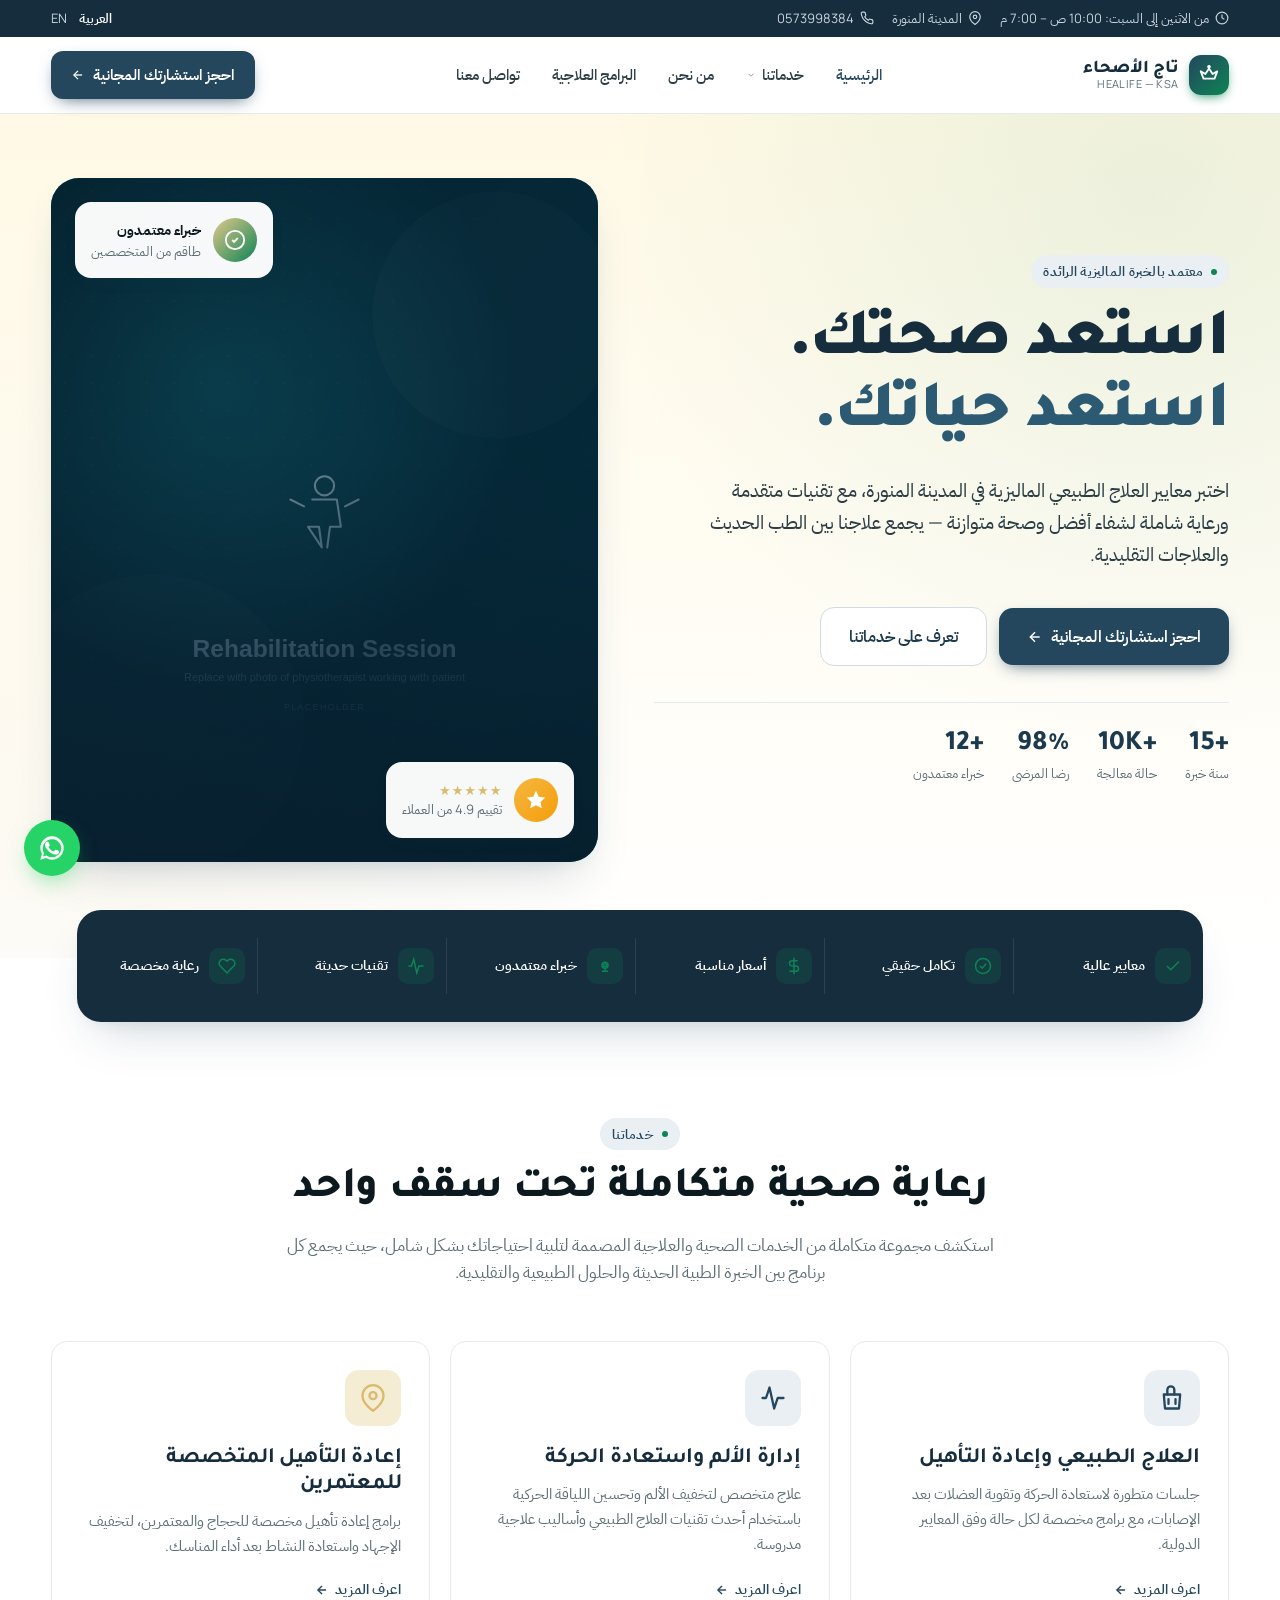
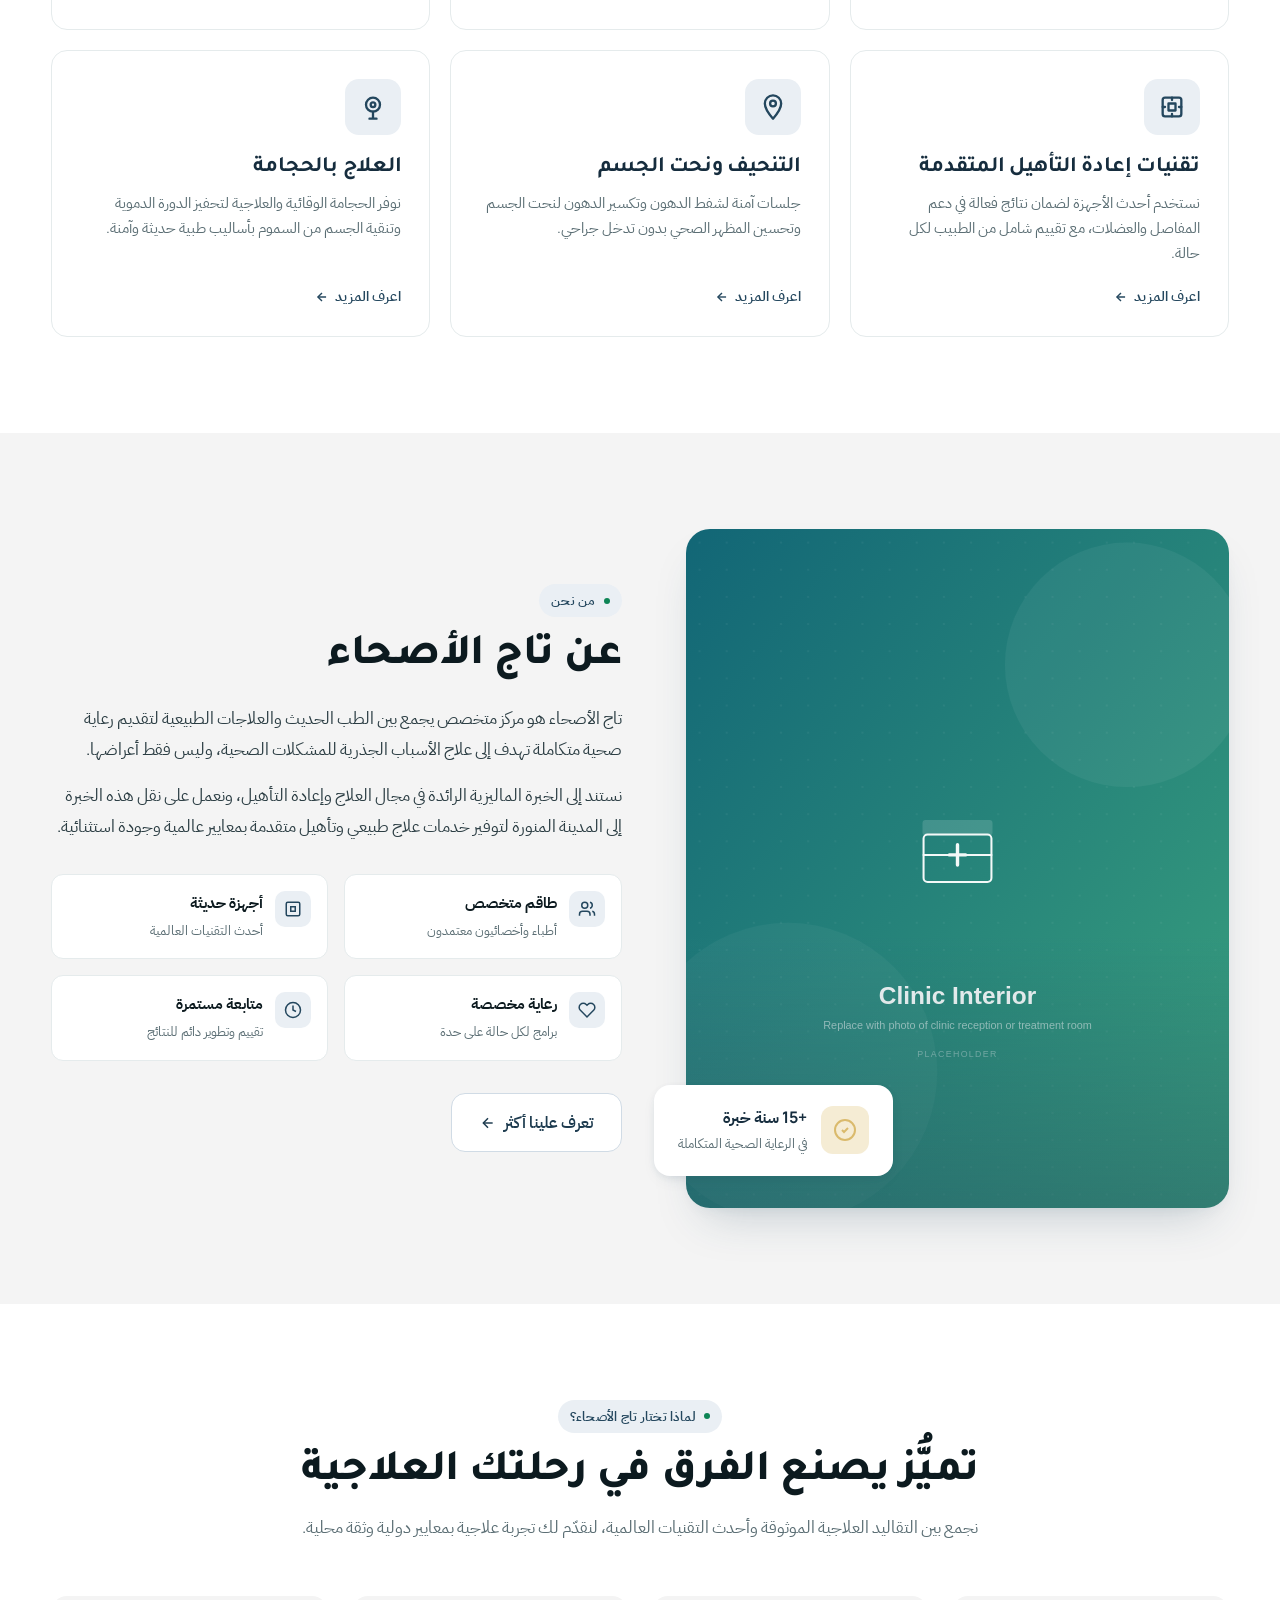
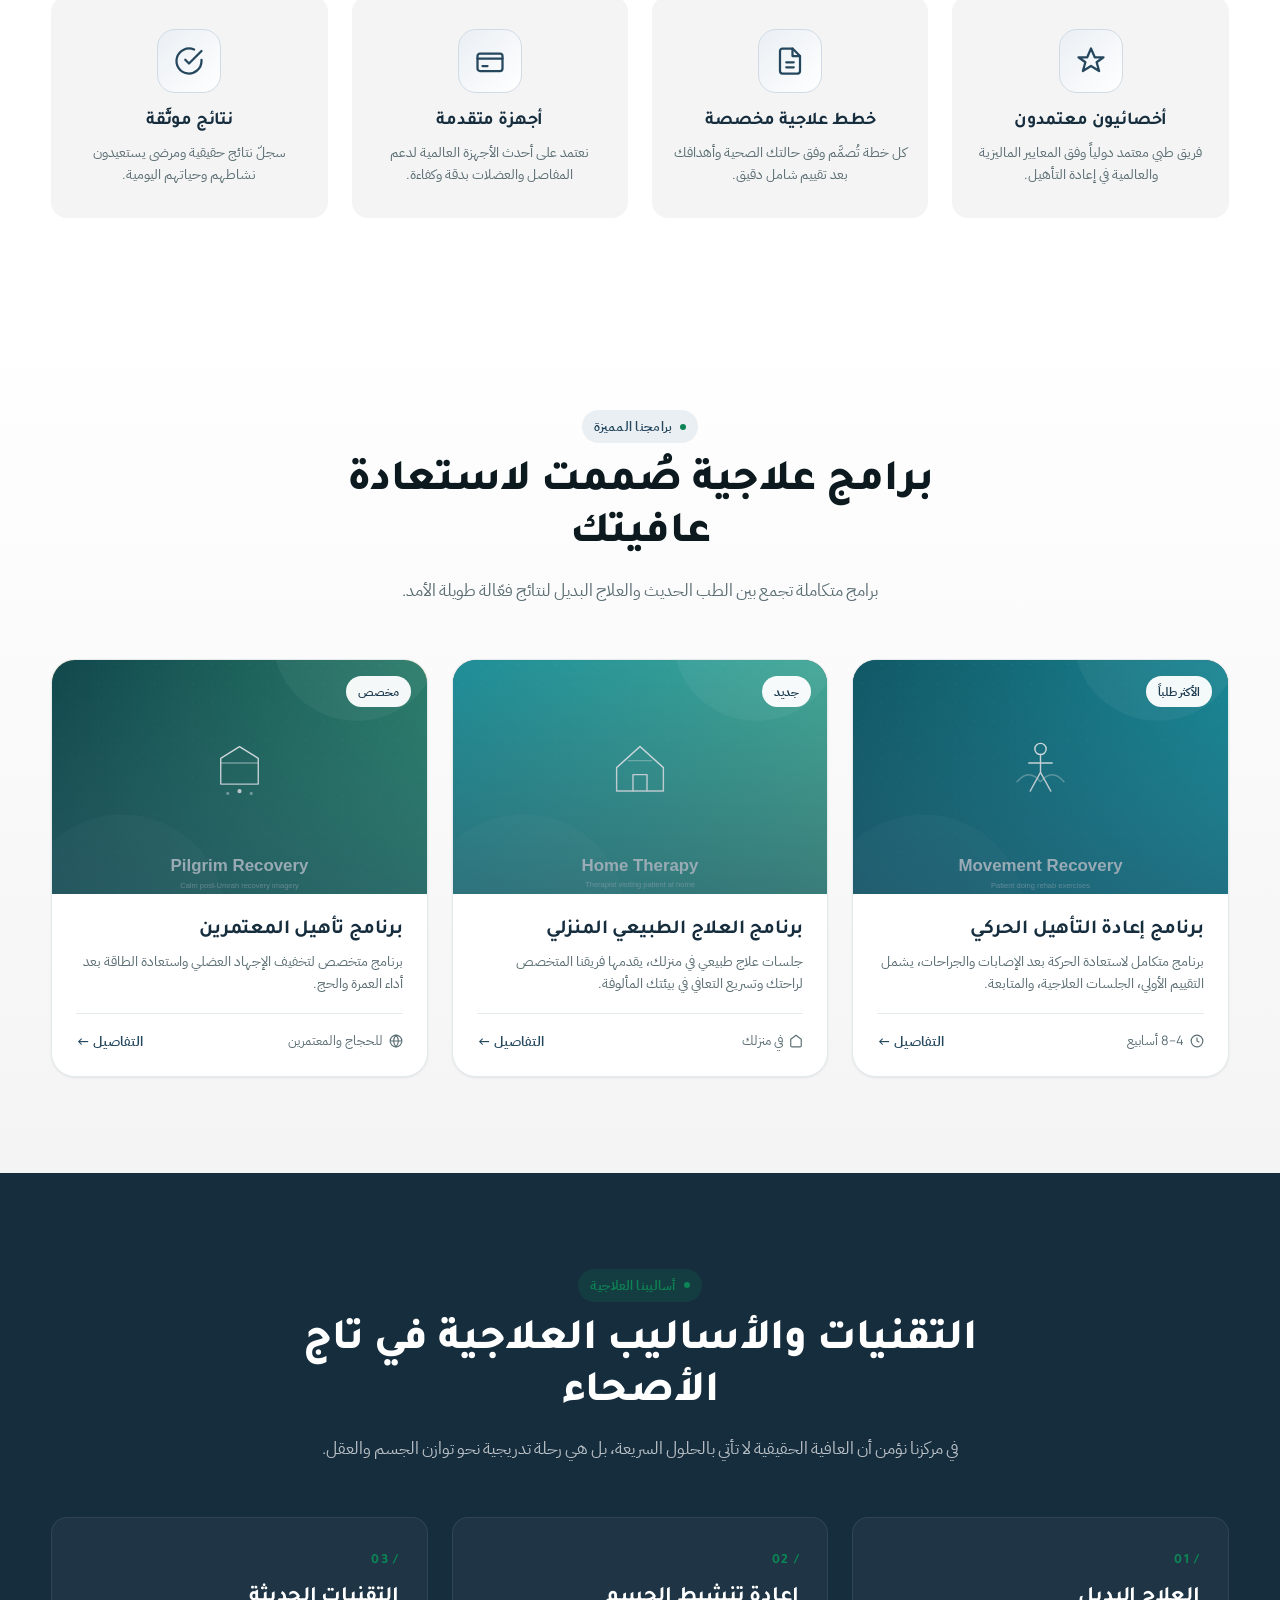
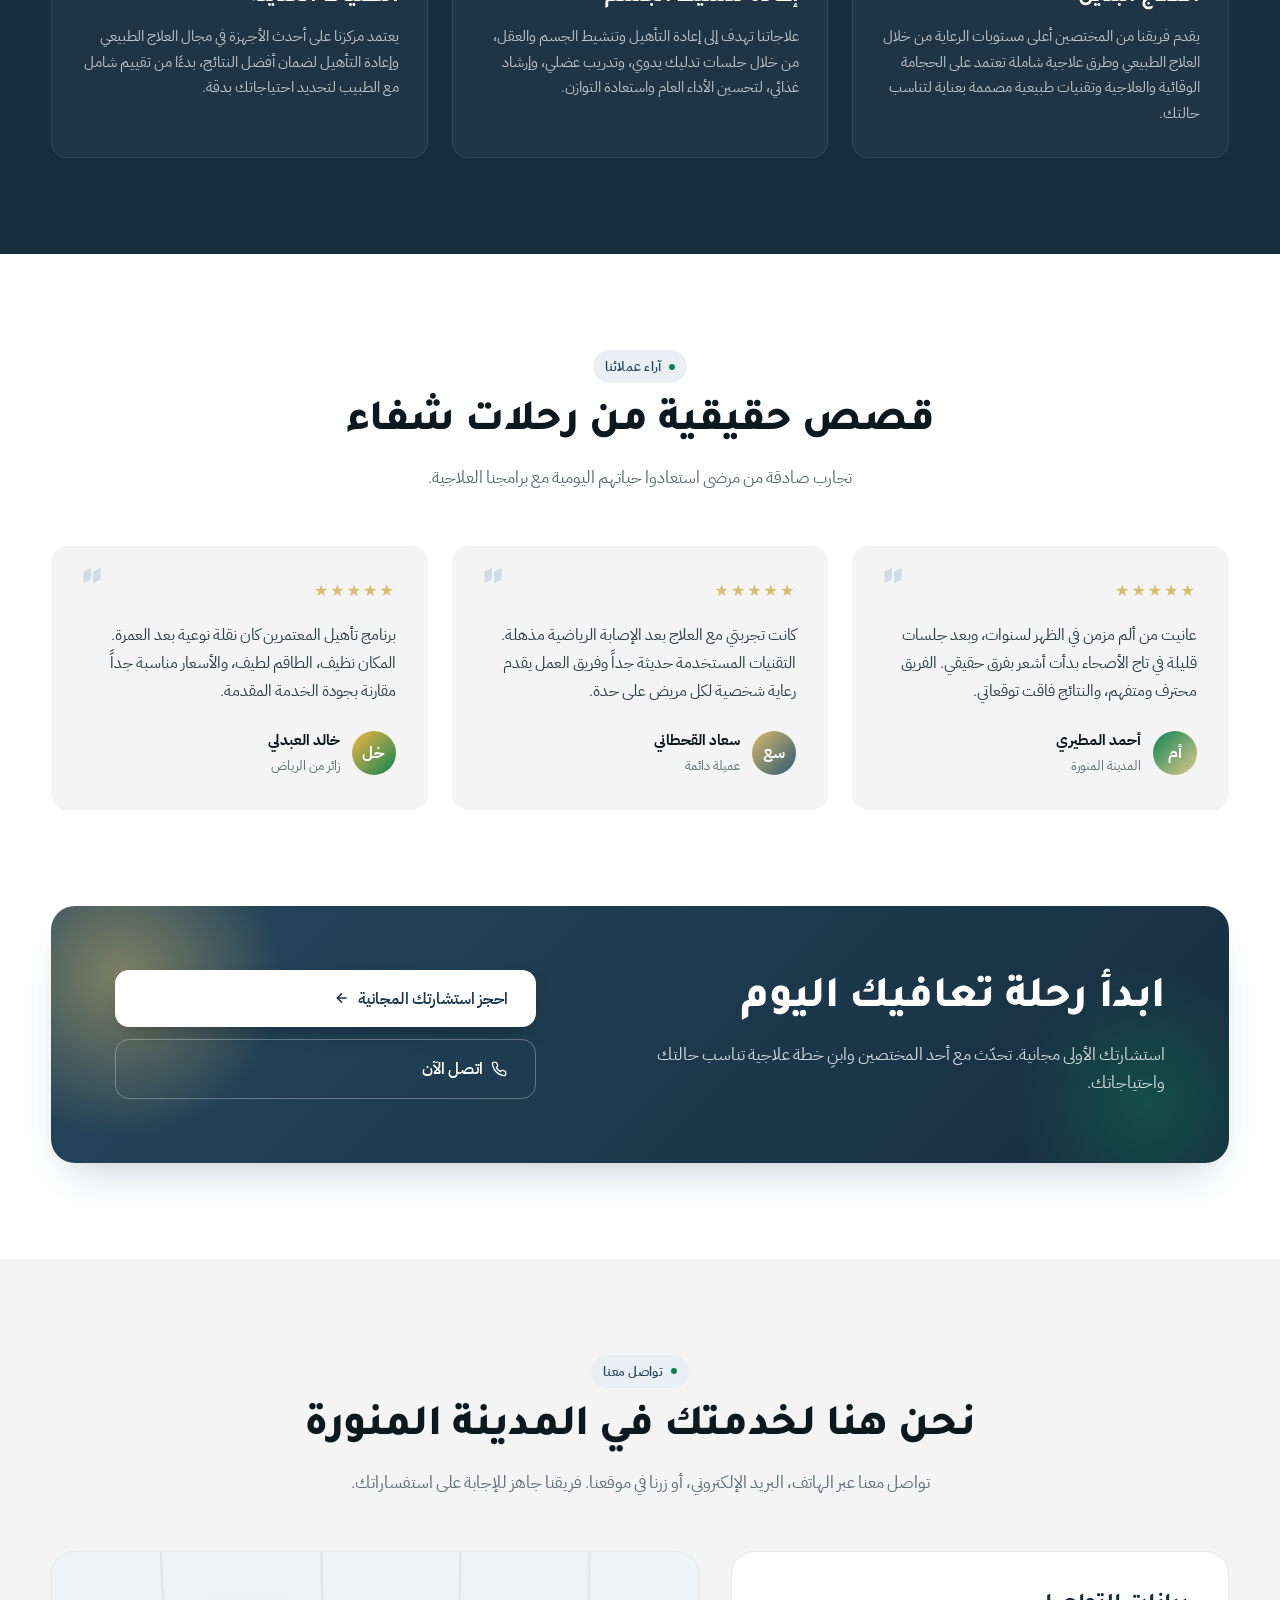
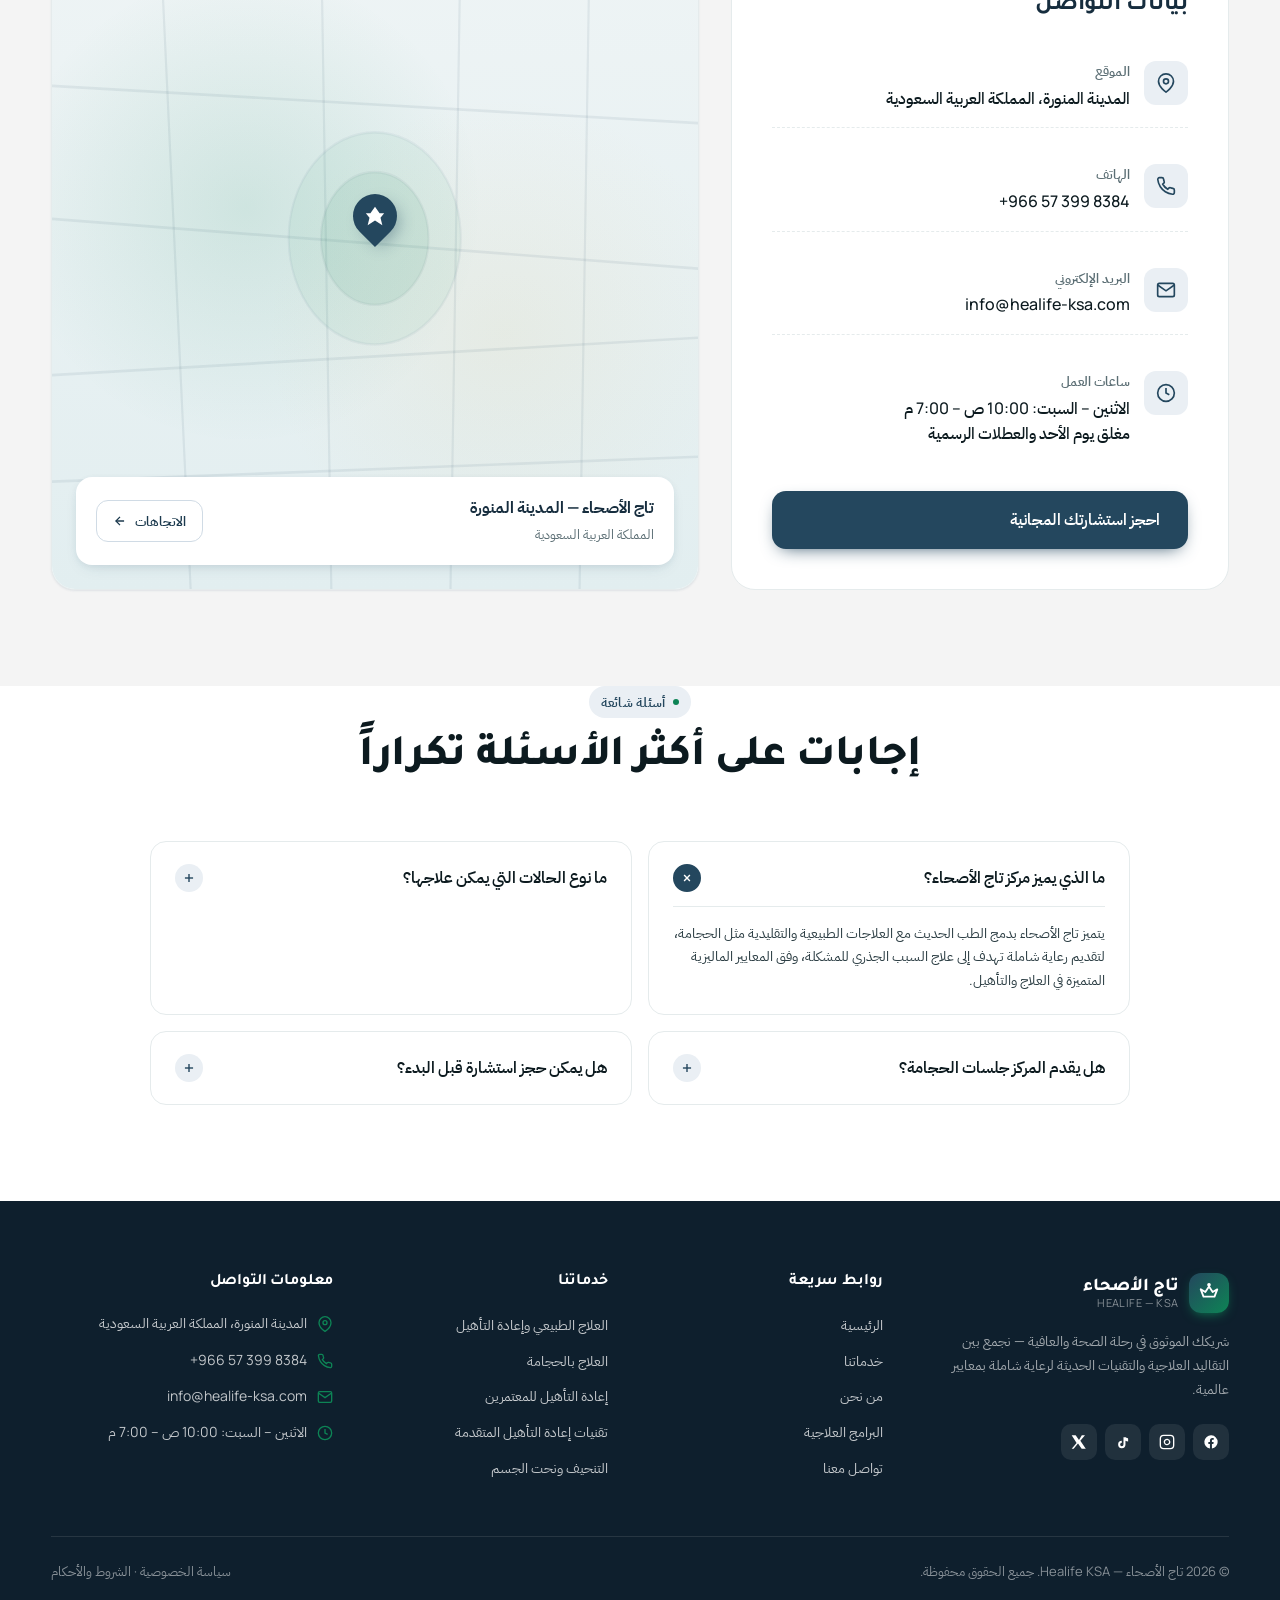
==== commit c55181fd: "Update print statement from 'Hello' to 'Goodbye'" ====
--- a/tajelsehaa-website 2/index.html
+++ b/tajelsehaa-website 2/index.html
@@ -752,741 +752,3 @@
 <script src="assets/js/main.js"></script>
 </body>
 </html>
-<!doctype html>
-<html lang="ar" dir="rtl">
-<head>
-<meta charset="utf-8" />
-<meta name="viewport" content="width=device-width, initial-scale=1" />
-<title>تاج الأصحاء — شريكك الكامل في الصحة</title>
-<link rel="preconnect" href="https://fonts.googleapis.com">
-<link rel="preconnect" href="https://fonts.gstatic.com" crossorigin>
-<link href="https://fonts.googleapis.com/css2?family=IBM+Plex+Sans+Arabic:wght@300;400;500;600;700&family=Manrope:wght@300;400;500;600;700;800&family=Tajawal:wght@400;500;700;800;900&display=swap" rel="stylesheet">
-<link rel="icon" type="image/svg+xml" href="assets/images/favicon.svg">
-<link rel="stylesheet" href="assets/css/styles.css">
-</head>
-<body>
-
-<!-- Utility bar -->
-<div class="util-bar">
-  <div class="container">
-    <div class="util-meta">
-      <span>
-        <svg viewBox="0 0 24 24" fill="none" stroke="currentColor" stroke-width="2"><circle cx="12" cy="12" r="10"/><polyline points="12,6 12,12 16,14"/></svg>
-        من الاثنين إلى السبت: 10:00 ص – 7:00 م
-      </span>
-      <span>
-        <svg viewBox="0 0 24 24" fill="none" stroke="currentColor" stroke-width="2"><path d="M21 10c0 7-9 13-9 13s-9-6-9-13a9 9 0 0 1 18 0z"/><circle cx="12" cy="10" r="3"/></svg>
-        المدينة المنورة
-      </span>
-      <span>
-        <svg viewBox="0 0 24 24" fill="none" stroke="currentColor" stroke-width="2"><path d="M22 16.92v3a2 2 0 0 1-2.18 2 19.79 19.79 0 0 1-8.63-3.07 19.5 19.5 0 0 1-6-6A19.79 19.79 0 0 1 2.13 4.18 2 2 0 0 1 4.11 2h3a2 2 0 0 1 2 1.72c.13.96.36 1.9.7 2.81a2 2 0 0 1-.45 2.11L8.09 9.91a16 16 0 0 0 6 6l1.27-1.27a2 2 0 0 1 2.11-.45c.91.34 1.85.57 2.81.7A2 2 0 0 1 22 16.92z"/></svg>
-        <span style="direction:ltr">0573998384</span>
-      </span>
-    </div>
-    <div class="util-lang">
-      <button class="active">العربية</button>
-      <button>EN</button>
-    </div>
-  </div>
-</div>
-
-<!-- Header -->
-<header class="site-header">
-  <div class="container nav">
-    <a class="logo" href="#">
-      <div class="logo-mark">
-        <!-- Crown + leaf mark -->
-        <svg viewBox="0 0 24 24" fill="none" stroke="currentColor" stroke-width="2" stroke-linecap="round" stroke-linejoin="round">
-          <path d="M3 8l3 8h12l3-8-5 3-4-6-4 6z"/>
-          <circle cx="12" cy="3" r="1" fill="currentColor"/>
-        </svg>
-      </div>
-      <div class="logo-text">
-        <strong>تاج الأصحاء</strong>
-        <small>HEALIFE — KSA</small>
-      </div>
-    </a>
-    <nav class="nav-menu">
-      <a href="#" class="active">الرئيسية</a>
-      <a href="#services">خدماتنا
-        <svg class="caret" viewBox="0 0 24 24" fill="none" stroke="currentColor" stroke-width="2"><polyline points="6,9 12,15 18,9"/></svg>
-      </a>
-      <a href="#about">من نحن</a>
-      <a href="#programs">البرامج العلاجية</a>
-      <a href="#contact">تواصل معنا</a>
-    </nav>
-    <div class="nav-cta">
-      <a href="#contact" class="btn btn-ghost" style="display:none">
-        اتصل بنا
-      </a>
-      <a href="#contact" class="btn btn-primary">
-        احجز استشارتك المجانية
-        <svg viewBox="0 0 24 24" fill="none" stroke="currentColor" stroke-width="2.2" width="14" height="14"><line x1="19" y1="12" x2="5" y2="12"/><polyline points="12,19 5,12 12,5"/></svg>
-      </a>
-    </div>
-  </div>
-</header>
-
-<!-- 1. HERO -->
-<section class="hero">
-  <div class="container">
-    <div class="hero-grid">
-      <div class="hero-text">
-        <span class="eyebrow hero-eyebrow">معتمد بالخبرة الماليزية الرائدة</span>
-        <h1>
-          استعد صحتك. <br>
-          <span class="accent">استعد حياتك.</span>
-        </h1>
-        <p class="hero-sub">
-          اختبر معايير العلاج الطبيعي الماليزية في المدينة المنورة، مع تقنيات متقدمة ورعاية شاملة لشفاء أفضل وصحة متوازنة — يجمع علاجنا بين الطب الحديث والعلاجات التقليدية.
-        </p>
-        <div class="hero-ctas">
-          <a href="#contact" class="btn btn-primary btn-large">
-            احجز استشارتك المجانية
-            <svg viewBox="0 0 24 24" fill="none" stroke="currentColor" stroke-width="2.2" width="16" height="16"><line x1="19" y1="12" x2="5" y2="12"/><polyline points="12,19 5,12 12,5"/></svg>
-          </a>
-          <a href="#services" class="btn btn-secondary btn-large">
-            تعرف على خدماتنا
-          </a>
-        </div>
-        <div class="hero-trust">
-          <div class="trust-item">
-            <div class="num">+15</div>
-            <div class="lbl">سنة خبرة</div>
-          </div>
-          <div class="trust-item">
-            <div class="num">+10K</div>
-            <div class="lbl">حالة معالجة</div>
-          </div>
-          <div class="trust-item">
-            <div class="num">98%</div>
-            <div class="lbl">رضا المرضى</div>
-          </div>
-          <div class="trust-item">
-            <div class="num">+12</div>
-            <div class="lbl">خبراء معتمدون</div>
-          </div>
-        </div>
-      </div>
-
-      <div class="hero-visual">
-        <div class="photo"></div>
-        <div class="photo-fallback"></div>
-        <div class="hero-card tl">
-          <div class="avatar">
-            <svg viewBox="0 0 24 24" fill="none" stroke="currentColor" stroke-width="2"><path d="M9 12l2 2 4-4"/><circle cx="12" cy="12" r="10"/></svg>
-          </div>
-          <div class="text">
-            <strong>خبراء معتمدون</strong>
-            <span>طاقم من المتخصصين</span>
-          </div>
-        </div>
-        <div class="hero-card br">
-          <div class="avatar" style="background: linear-gradient(135deg, #f4b740, #f59e0b);">
-            <svg viewBox="0 0 24 24" fill="currentColor"><polygon points="12,2 15,8.5 22,9.3 17,14.1 18.2,21 12,17.8 5.8,21 7,14.1 2,9.3 9,8.5"/></svg>
-          </div>
-          <div class="text">
-            <div class="stars">★★★★★</div>
-            <span>تقييم 4.9 من العملاء</span>
-          </div>
-        </div>
-      </div>
-    </div>
-  </div>
-</section>
-
-<!-- WHY-STRIP (the chip row from original) -->
-<div class="why-strip-wrap">
-  <div class="why-strip">
-    <div class="why-strip-inner">
-      <div class="why-chip">
-        <div class="ico"><svg viewBox="0 0 24 24" fill="none" stroke="currentColor" stroke-width="2"><polyline points="20,6 9,17 4,12"/></svg></div>
-        <div class="lbl">معايير عالية</div>
-      </div>
-      <div class="why-chip">
-        <div class="ico"><svg viewBox="0 0 24 24" fill="none" stroke="currentColor" stroke-width="2"><circle cx="12" cy="12" r="10"/><path d="M8 12l3 3 5-6"/></svg></div>
-        <div class="lbl">تكامل حقيقي</div>
-      </div>
-      <div class="why-chip">
-        <div class="ico"><svg viewBox="0 0 24 24" fill="none" stroke="currentColor" stroke-width="2"><path d="M12 1v22M17 5H9.5a3.5 3.5 0 0 0 0 7h5a3.5 3.5 0 0 1 0 7H6"/></svg></div>
-        <div class="lbl">أسعار مناسبة</div>
-      </div>
-      <div class="why-chip">
-        <div class="ico"><svg viewBox="0 0 24 24" fill="none" stroke="currentColor" stroke-width="2"><path d="M12 15a4 4 0 1 0 0-8 4 4 0 0 0 0 8z"/><path d="M12 15v4M8 19h8"/><circle cx="12" cy="11" r="2"/></svg></div>
-        <div class="lbl">خبراء معتمدون</div>
-      </div>
-      <div class="why-chip">
-        <div class="ico"><svg viewBox="0 0 24 24" fill="none" stroke="currentColor" stroke-width="2"><path d="M2 12h4l3-9 4 18 3-9h6"/></svg></div>
-        <div class="lbl">تقنيات حديثة</div>
-      </div>
-      <div class="why-chip">
-        <div class="ico"><svg viewBox="0 0 24 24" fill="none" stroke="currentColor" stroke-width="2"><path d="M20.84 4.61a5.5 5.5 0 0 0-7.78 0L12 5.67l-1.06-1.06a5.5 5.5 0 0 0-7.78 7.78l1.06 1.06L12 21.23l7.78-7.78 1.06-1.06a5.5 5.5 0 0 0 0-7.78z"/></svg></div>
-        <div class="lbl">رعاية مخصصة</div>
-      </div>
-    </div>
-  </div>
-</div>
-
-<!-- 2. SERVICES -->
-<section class="block" id="services">
-  <div class="container">
-    <div class="block-head">
-      <span class="eyebrow">خدماتنا</span>
-      <h2>رعاية صحية متكاملة تحت سقف واحد</h2>
-      <p>استكشف مجموعة متكاملة من الخدمات الصحية والعلاجية المصممة لتلبية احتياجاتك بشكل شامل، حيث يجمع كل برنامج بين الخبرة الطبية الحديثة والحلول الطبيعية والتقليدية.</p>
-    </div>
-
-    <div class="services-grid">
-
-      <article class="service-card">
-        <div class="ico">
-          <svg viewBox="0 0 24 24" fill="none" stroke="currentColor" stroke-width="2" stroke-linecap="round" stroke-linejoin="round">
-            <path d="M14 9V5a3 3 0 0 0-3-3v0a3 3 0 0 0-3 3v4"/><path d="M5 9h14l-1 12H6L5 9z"/><path d="M9 13v4M15 13v4"/>
-          </svg>
-        </div>
-        <h3>العلاج الطبيعي وإعادة التأهيل</h3>
-        <p>جلسات متطورة لاستعادة الحركة وتقوية العضلات بعد الإصابات، مع برامج مخصصة لكل حالة وفق المعايير الدولية.</p>
-        <a href="#" class="more">
-          اعرف المزيد
-          <svg viewBox="0 0 24 24" fill="none" stroke="currentColor" stroke-width="2.4"><line x1="19" y1="12" x2="5" y2="12"/><polyline points="12,19 5,12 12,5"/></svg>
-        </a>
-      </article>
-
-      <article class="service-card">
-        <div class="ico">
-          <svg viewBox="0 0 24 24" fill="none" stroke="currentColor" stroke-width="2" stroke-linecap="round" stroke-linejoin="round">
-            <path d="M3 12h3l3-9 4 18 3-9h5"/>
-          </svg>
-        </div>
-        <h3>إدارة الألم واستعادة الحركة</h3>
-        <p>علاج متخصص لتخفيف الألم وتحسين اللياقة الحركية باستخدام أحدث تقنيات العلاج الطبيعي وأساليب علاجية مدروسة.</p>
-        <a href="#" class="more">
-          اعرف المزيد
-          <svg viewBox="0 0 24 24" fill="none" stroke="currentColor" stroke-width="2.4"><line x1="19" y1="12" x2="5" y2="12"/><polyline points="12,19 5,12 12,5"/></svg>
-        </a>
-      </article>
-
-      <article class="service-card featured">
-        <div class="ico">
-          <svg viewBox="0 0 24 24" fill="none" stroke="currentColor" stroke-width="2" stroke-linecap="round" stroke-linejoin="round">
-            <path d="M21 10c0 7-9 13-9 13s-9-6-9-13a9 9 0 0 1 18 0z"/><circle cx="12" cy="10" r="3"/>
-          </svg>
-        </div>
-        <h3>إعادة التأهيل المتخصصة للمعتمرين</h3>
-        <p>برامج إعادة تأهيل مخصصة للحجاج والمعتمرين، لتخفيف الإجهاد واستعادة النشاط بعد أداء المناسك.</p>
-        <a href="#" class="more">
-          اعرف المزيد
-          <svg viewBox="0 0 24 24" fill="none" stroke="currentColor" stroke-width="2.4"><line x1="19" y1="12" x2="5" y2="12"/><polyline points="12,19 5,12 12,5"/></svg>
-        </a>
-      </article>
-
-      <article class="service-card">
-        <div class="ico">
-          <svg viewBox="0 0 24 24" fill="none" stroke="currentColor" stroke-width="2" stroke-linecap="round" stroke-linejoin="round">
-            <rect x="4" y="4" width="16" height="16" rx="2"/><path d="M9 9h6v6H9z"/><path d="M4 12h2M18 12h2M12 4v2M12 18v2"/>
-          </svg>
-        </div>
-        <h3>تقنيات إعادة التأهيل المتقدمة</h3>
-        <p>نستخدم أحدث الأجهزة لضمان نتائج فعالة في دعم المفاصل والعضلات، مع تقييم شامل من الطبيب لكل حالة.</p>
-        <a href="#" class="more">
-          اعرف المزيد
-          <svg viewBox="0 0 24 24" fill="none" stroke="currentColor" stroke-width="2.4"><line x1="19" y1="12" x2="5" y2="12"/><polyline points="12,19 5,12 12,5"/></svg>
-        </a>
-      </article>
-
-      <article class="service-card">
-        <div class="ico">
-          <svg viewBox="0 0 24 24" fill="none" stroke="currentColor" stroke-width="2" stroke-linecap="round" stroke-linejoin="round">
-            <path d="M12 2a7 7 0 0 1 7 7c0 5-7 13-7 13S5 14 5 9a7 7 0 0 1 7-7z"/><circle cx="12" cy="9" r="2.5"/>
-          </svg>
-        </div>
-        <h3>التنحيف ونحت الجسم</h3>
-        <p>جلسات آمنة لشفط الدهون وتكسير الدهون لنحت الجسم وتحسين المظهر الصحي بدون تدخل جراحي.</p>
-        <a href="#" class="more">
-          اعرف المزيد
-          <svg viewBox="0 0 24 24" fill="none" stroke="currentColor" stroke-width="2.4"><line x1="19" y1="12" x2="5" y2="12"/><polyline points="12,19 5,12 12,5"/></svg>
-        </a>
-      </article>
-
-      <article class="service-card">
-        <div class="ico">
-          <svg viewBox="0 0 24 24" fill="none" stroke="currentColor" stroke-width="2" stroke-linecap="round" stroke-linejoin="round">
-            <circle cx="12" cy="10" r="6"/><circle cx="12" cy="10" r="2"/><path d="M12 16v6M9 22h6"/>
-          </svg>
-        </div>
-        <h3>العلاج بالحجامة</h3>
-        <p>نوفر الحجامة الوقائية والعلاجية لتحفيز الدورة الدموية وتنقية الجسم من السموم بأساليب طبية حديثة وآمنة.</p>
-        <a href="#" class="more">
-          اعرف المزيد
-          <svg viewBox="0 0 24 24" fill="none" stroke="currentColor" stroke-width="2.4"><line x1="19" y1="12" x2="5" y2="12"/><polyline points="12,19 5,12 12,5"/></svg>
-        </a>
-      </article>
-
-    </div>
-  </div>
-</section>
-
-<!-- 3. ABOUT -->
-<section class="block about" id="about">
-  <div class="container">
-    <div class="about-grid">
-      <div class="about-imgs">
-        <div class="main"></div>
-        <div class="pill">
-          <div class="ico">
-            <svg viewBox="0 0 24 24" fill="none" stroke="currentColor" stroke-width="2"><path d="M9 12l2 2 4-4"/><circle cx="12" cy="12" r="10"/></svg>
-          </div>
-          <div>
-            <strong>+15 سنة خبرة</strong>
-            <small>في الرعاية الصحية المتكاملة</small>
-          </div>
-        </div>
-      </div>
-      <div>
-        <span class="eyebrow">من نحن</span>
-        <h2 style="margin-top:14px;">عن تاج الأصحاء</h2>
-        <p>تاج الأصحاء هو مركز متخصص يجمع بين الطب الحديث والعلاجات الطبيعية لتقديم رعاية صحية متكاملة تهدف إلى علاج الأسباب الجذرية للمشكلات الصحية، وليس فقط أعراضها.</p>
-        <p>نستند إلى الخبرة الماليزية الرائدة في مجال العلاج وإعادة التأهيل، ونعمل على نقل هذه الخبرة إلى المدينة المنورة لتوفير خدمات علاج طبيعي وتأهيل متقدمة بمعايير عالمية وجودة استثنائية.</p>
-
-        <div class="about-highlights">
-          <div class="hl">
-            <div class="ico"><svg viewBox="0 0 24 24" fill="none" stroke="currentColor" stroke-width="2"><path d="M16 21v-2a4 4 0 0 0-4-4H6a4 4 0 0 0-4 4v2"/><circle cx="9" cy="7" r="4"/><path d="M22 21v-2a4 4 0 0 0-3-3.87M16 3.13a4 4 0 0 1 0 7.75"/></svg></div>
-            <div><strong>طاقم متخصص</strong><span>أطباء وأخصائيون معتمدون</span></div>
-          </div>
-          <div class="hl">
-            <div class="ico"><svg viewBox="0 0 24 24" fill="none" stroke="currentColor" stroke-width="2"><rect x="3" y="3" width="18" height="18" rx="2"/><path d="M9 9h6v6H9z"/></svg></div>
-            <div><strong>أجهزة حديثة</strong><span>أحدث التقنيات العالمية</span></div>
-          </div>
-          <div class="hl">
-            <div class="ico"><svg viewBox="0 0 24 24" fill="none" stroke="currentColor" stroke-width="2"><path d="M20.84 4.61a5.5 5.5 0 0 0-7.78 0L12 5.67l-1.06-1.06a5.5 5.5 0 0 0-7.78 7.78l1.06 1.06L12 21.23l7.78-7.78 1.06-1.06a5.5 5.5 0 0 0 0-7.78z"/></svg></div>
-            <div><strong>رعاية مخصصة</strong><span>برامج لكل حالة على حدة</span></div>
-          </div>
-          <div class="hl">
-            <div class="ico"><svg viewBox="0 0 24 24" fill="none" stroke="currentColor" stroke-width="2"><circle cx="12" cy="12" r="10"/><path d="M12 6v6l4 2"/></svg></div>
-            <div><strong>متابعة مستمرة</strong><span>تقييم وتطوير دائم للنتائج</span></div>
-          </div>
-        </div>
-
-        <a href="#" class="btn btn-secondary btn-large">
-          تعرف علينا أكثر
-          <svg viewBox="0 0 24 24" fill="none" stroke="currentColor" stroke-width="2.2" width="16" height="16"><line x1="19" y1="12" x2="5" y2="12"/><polyline points="12,19 5,12 12,5"/></svg>
-        </a>
-      </div>
-    </div>
-  </div>
-</section>
-
-<!-- 4. WHY CHOOSE US (full) -->
-<section class="block why-full">
-  <div class="container">
-    <div class="block-head">
-      <span class="eyebrow">لماذا تختار تاج الأصحاء؟</span>
-      <h2>تميُّز يصنع الفرق في رحلتك العلاجية</h2>
-      <p>نجمع بين التقاليد العلاجية الموثوقة وأحدث التقنيات العالمية، لنقدّم لك تجربة علاجية بمعايير دولية وثقة محلية.</p>
-    </div>
-    <div class="why-grid">
-      <div class="why-card">
-        <div class="ico">
-          <svg viewBox="0 0 24 24" fill="none" stroke="currentColor" stroke-width="1.8" stroke-linecap="round" stroke-linejoin="round"><path d="M12 2l3 7h7l-5.5 4 2 7L12 16l-6.5 4 2-7L2 9h7l3-7z"/></svg>
-        </div>
-        <h3>أخصائيون معتمدون</h3>
-        <p>فريق طبي معتمد دولياً وفق المعايير الماليزية والعالمية في إعادة التأهيل.</p>
-      </div>
-      <div class="why-card">
-        <div class="ico">
-          <svg viewBox="0 0 24 24" fill="none" stroke="currentColor" stroke-width="1.8" stroke-linecap="round" stroke-linejoin="round"><path d="M14 2H6a2 2 0 0 0-2 2v16a2 2 0 0 0 2 2h12a2 2 0 0 0 2-2V8z"/><path d="M14 2v6h6M9 13h6M9 17h6"/></svg>
-        </div>
-        <h3>خطط علاجية مخصصة</h3>
-        <p>كل خطة تُصمَّم وفق حالتك الصحية وأهدافك بعد تقييم شامل دقيق.</p>
-      </div>
-      <div class="why-card">
-        <div class="ico">
-          <svg viewBox="0 0 24 24" fill="none" stroke="currentColor" stroke-width="1.8" stroke-linecap="round" stroke-linejoin="round"><rect x="2" y="6" width="20" height="14" rx="2"/><path d="M2 10h20M6 16h4"/></svg>
-        </div>
-        <h3>أجهزة متقدمة</h3>
-        <p>نعتمد على أحدث الأجهزة العالمية لدعم المفاصل والعضلات بدقة وكفاءة.</p>
-      </div>
-      <div class="why-card">
-        <div class="ico">
-          <svg viewBox="0 0 24 24" fill="none" stroke="currentColor" stroke-width="1.8" stroke-linecap="round" stroke-linejoin="round"><path d="M22 11.08V12a10 10 0 1 1-5.93-9.14"/><polyline points="22,4 12,14.01 9,11.01"/></svg>
-        </div>
-        <h3>نتائج موثَّقة</h3>
-        <p>سجلّ نتائج حقيقية ومرضى يستعيدون نشاطهم وحياتهم اليومية.</p>
-      </div>
-    </div>
-  </div>
-</section>
-
-<!-- 5. FEATURED PROGRAMS -->
-<section class="block programs" id="programs">
-  <div class="container">
-    <div class="block-head">
-      <span class="eyebrow">برامجنا المميزة</span>
-      <h2>برامج علاجية صُممت لاستعادة عافيتك</h2>
-      <p>برامج متكاملة تجمع بين الطب الحديث والعلاج البديل لنتائج فعّالة طويلة الأمد.</p>
-    </div>
-    <div class="programs-row">
-      <article class="program">
-        <div class="program-img p1">
-          <span class="program-tag">الأكثر طلباً</span>
-        </div>
-        <div class="program-body">
-          <h3>برنامج إعادة التأهيل الحركي</h3>
-          <p>برنامج متكامل لاستعادة الحركة بعد الإصابات والجراحات، يشمل التقييم الأولي، الجلسات العلاجية، والمتابعة.</p>
-          <div class="program-foot">
-            <span class="meta">
-              <svg viewBox="0 0 24 24" fill="none" stroke="currentColor" stroke-width="2"><circle cx="12" cy="12" r="10"/><polyline points="12,6 12,12 16,14"/></svg>
-              4–8 أسابيع
-            </span>
-            <a href="#" class="more">التفاصيل ←</a>
-          </div>
-        </div>
-      </article>
-
-      <article class="program">
-        <div class="program-img p2">
-          <span class="program-tag">جديد</span>
-        </div>
-        <div class="program-body">
-          <h3>برنامج العلاج الطبيعي المنزلي</h3>
-          <p>جلسات علاج طبيعي في منزلك، يقدمها فريقنا المتخصص لراحتك وتسريع التعافي في بيئتك المألوفة.</p>
-          <div class="program-foot">
-            <span class="meta">
-              <svg viewBox="0 0 24 24" fill="none" stroke="currentColor" stroke-width="2"><path d="M3 9l9-7 9 7v11a2 2 0 0 1-2 2H5a2 2 0 0 1-2-2z"/></svg>
-              في منزلك
-            </span>
-            <a href="#" class="more">التفاصيل ←</a>
-          </div>
-        </div>
-      </article>
-
-      <article class="program">
-        <div class="program-img p3">
-          <span class="program-tag">مخصص</span>
-        </div>
-        <div class="program-body">
-          <h3>برنامج تأهيل المعتمرين</h3>
-          <p>برنامج متخصص لتخفيف الإجهاد العضلي واستعادة الطاقة بعد أداء العمرة والحج.</p>
-          <div class="program-foot">
-            <span class="meta">
-              <svg viewBox="0 0 24 24" fill="none" stroke="currentColor" stroke-width="2"><circle cx="12" cy="12" r="10"/><path d="M2 12h20"/><path d="M12 2a15 15 0 0 1 4 10 15 15 0 0 1-4 10 15 15 0 0 1-4-10 15 15 0 0 1 4-10z"/></svg>
-              للحجاج والمعتمرين
-            </span>
-            <a href="#" class="more">التفاصيل ←</a>
-          </div>
-        </div>
-      </article>
-    </div>
-  </div>
-</section>
-
-<!-- 6. TECHNIQUES (dark approach section) -->
-<section class="block techniques">
-  <div class="container">
-    <div class="block-head">
-      <span class="eyebrow">أساليبنا العلاجية</span>
-      <h2>التقنيات والأساليب العلاجية في تاج الأصحاء</h2>
-      <p>في مركزنا نؤمن أن العافية الحقيقية لا تأتي بالحلول السريعة، بل هي رحلة تدريجية نحو توازن الجسم والعقل.</p>
-    </div>
-    <div class="tech-grid">
-      <div class="tech-card">
-        <div class="tech-num">/ 01</div>
-        <h3>العلاج البديل</h3>
-        <p>يقدم فريقنا من المختصين أعلى مستويات الرعاية من خلال العلاج الطبيعي وطرق علاجية شاملة تعتمد على الحجامة الوقائية والعلاجية وتقنيات طبيعية مصممة بعناية لتناسب حالتك.</p>
-      </div>
-      <div class="tech-card">
-        <div class="tech-num">/ 02</div>
-        <h3>إعادة تنشيط الجسم</h3>
-        <p>علاجاتنا تهدف إلى إعادة التأهيل وتنشيط الجسم والعقل، من خلال جلسات تدليك يدوي، وتدريب عضلي، وإرشاد غذائي، لتحسين الأداء العام واستعادة التوازن.</p>
-      </div>
-      <div class="tech-card">
-        <div class="tech-num">/ 03</div>
-        <h3>التقنيات الحديثة</h3>
-        <p>يعتمد مركزنا على أحدث الأجهزة في مجال العلاج الطبيعي وإعادة التأهيل لضمان أفضل النتائج، بدءًا من تقييم شامل مع الطبيب لتحديد احتياجاتك بدقة.</p>
-      </div>
-    </div>
-  </div>
-</section>
-
-<!-- 7. TESTIMONIALS -->
-<section class="block testimonials">
-  <div class="container">
-    <div class="block-head">
-      <span class="eyebrow">آراء عملائنا</span>
-      <h2>قصص حقيقية من رحلات شفاء</h2>
-      <p>تجارب صادقة من مرضى استعادوا حياتهم اليومية مع برامجنا العلاجية.</p>
-    </div>
-    <div class="testimonials-grid">
-      <div class="quote-card">
-        <span class="qmark">"</span>
-        <div class="stars">★★★★★</div>
-        <p class="text">عانيت من ألم مزمن في الظهر لسنوات، وبعد جلسات قليلة في تاج الأصحاء بدأت أشعر بفرق حقيقي. الفريق محترف ومتفهم، والنتائج فاقت توقعاتي.</p>
-        <div class="quote-author">
-          <div class="quote-avatar">أم</div>
-          <div>
-            <strong>أحمد المطيري</strong>
-            <span>المدينة المنورة</span>
-          </div>
-        </div>
-      </div>
-      <div class="quote-card">
-        <span class="qmark">"</span>
-        <div class="stars">★★★★★</div>
-        <p class="text">كانت تجربتي مع العلاج بعد الإصابة الرياضية مذهلة. التقنيات المستخدمة حديثة جداً وفريق العمل يقدم رعاية شخصية لكل مريض على حدة.</p>
-        <div class="quote-author">
-          <div class="quote-avatar" style="background:linear-gradient(135deg,#DABA6C,#2d5a73);">سع</div>
-          <div>
-            <strong>سعاد القحطاني</strong>
-            <span>عميلة دائمة</span>
-          </div>
-        </div>
-      </div>
-      <div class="quote-card">
-        <span class="qmark">"</span>
-        <div class="stars">★★★★★</div>
-        <p class="text">برنامج تأهيل المعتمرين كان نقلة نوعية بعد العمرة. المكان نظيف، الطاقم لطيف، والأسعار مناسبة جداً مقارنة بجودة الخدمة المقدمة.</p>
-        <div class="quote-author">
-          <div class="quote-avatar" style="background:linear-gradient(135deg,#f4b740,#0D8455);">خل</div>
-          <div>
-            <strong>خالد العبدلي</strong>
-            <span>زائر من الرياض</span>
-          </div>
-        </div>
-      </div>
-    </div>
-  </div>
-</section>
-
-<!-- 8. CTA BANNER -->
-<section style="padding: 0 0 96px;">
-  <div class="cta-banner">
-    <div class="cta-banner-grid">
-      <div>
-        <h2>ابدأ رحلة تعافيك اليوم</h2>
-        <p>استشارتك الأولى مجانية. تحدّث مع أحد المختصين وابنِ خطة علاجية تناسب حالتك واحتياجاتك.</p>
-      </div>
-      <div class="cta-banner-actions">
-        <a href="#contact" class="btn btn-primary btn-large">
-          احجز استشارتك المجانية
-          <svg viewBox="0 0 24 24" fill="none" stroke="currentColor" stroke-width="2.4" width="16" height="16"><line x1="19" y1="12" x2="5" y2="12"/><polyline points="12,19 5,12 12,5"/></svg>
-        </a>
-        <a href="tel:+966573998384" class="btn btn-secondary btn-large">
-          <svg viewBox="0 0 24 24" fill="none" stroke="currentColor" stroke-width="2" width="16" height="16"><path d="M22 16.92v3a2 2 0 0 1-2.18 2 19.79 19.79 0 0 1-8.63-3.07 19.5 19.5 0 0 1-6-6A19.79 19.79 0 0 1 2.13 4.18 2 2 0 0 1 4.11 2h3a2 2 0 0 1 2 1.72c.13.96.36 1.9.7 2.81a2 2 0 0 1-.45 2.11L8.09 9.91a16 16 0 0 0 6 6l1.27-1.27a2 2 0 0 1 2.11-.45c.91.34 1.85.57 2.81.7A2 2 0 0 1 22 16.92z"/></svg>
-          اتصل الآن
-        </a>
-      </div>
-    </div>
-  </div>
-</section>
-
-<!-- 9. CONTACT / LOCATION -->
-<section class="block contact" id="contact">
-  <div class="container">
-    <div class="block-head">
-      <span class="eyebrow">تواصل معنا</span>
-      <h2>نحن هنا لخدمتك في المدينة المنورة</h2>
-      <p>تواصل معنا عبر الهاتف، البريد الإلكتروني، أو زرنا في موقعنا. فريقنا جاهز للإجابة على استفساراتك.</p>
-    </div>
-    <div class="contact-grid">
-      <div class="contact-info">
-        <h3>بيانات التواصل</h3>
-        <div class="contact-row">
-          <div class="ico">
-            <svg viewBox="0 0 24 24" fill="none" stroke="currentColor" stroke-width="2"><path d="M21 10c0 7-9 13-9 13s-9-6-9-13a9 9 0 0 1 18 0z"/><circle cx="12" cy="10" r="3"/></svg>
-          </div>
-          <div>
-            <strong>الموقع</strong>
-            <span>المدينة المنورة، المملكة العربية السعودية</span>
-          </div>
-        </div>
-        <div class="contact-row">
-          <div class="ico">
-            <svg viewBox="0 0 24 24" fill="none" stroke="currentColor" stroke-width="2"><path d="M22 16.92v3a2 2 0 0 1-2.18 2 19.79 19.79 0 0 1-8.63-3.07 19.5 19.5 0 0 1-6-6A19.79 19.79 0 0 1 2.13 4.18 2 2 0 0 1 4.11 2h3a2 2 0 0 1 2 1.72c.13.96.36 1.9.7 2.81a2 2 0 0 1-.45 2.11L8.09 9.91a16 16 0 0 0 6 6l1.27-1.27a2 2 0 0 1 2.11-.45c.91.34 1.85.57 2.81.7A2 2 0 0 1 22 16.92z"/></svg>
-          </div>
-          <div>
-            <strong>الهاتف</strong>
-            <span class="dir-ltr">+966 57 399 8384</span>
-          </div>
-        </div>
-        <div class="contact-row">
-          <div class="ico">
-            <svg viewBox="0 0 24 24" fill="none" stroke="currentColor" stroke-width="2"><path d="M4 4h16c1.1 0 2 .9 2 2v12c0 1.1-.9 2-2 2H4c-1.1 0-2-.9-2-2V6c0-1.1.9-2 2-2z"/><polyline points="22,6 12,13 2,6"/></svg>
-          </div>
-          <div>
-            <strong>البريد الإلكتروني</strong>
-            <span class="dir-ltr">info@healife-ksa.com</span>
-          </div>
-        </div>
-        <div class="contact-row">
-          <div class="ico">
-            <svg viewBox="0 0 24 24" fill="none" stroke="currentColor" stroke-width="2"><circle cx="12" cy="12" r="10"/><polyline points="12,6 12,12 16,14"/></svg>
-          </div>
-          <div>
-            <strong>ساعات العمل</strong>
-            <span>الاثنين – السبت: 10:00 ص – 7:00 م<br>مغلق يوم الأحد والعطلات الرسمية</span>
-          </div>
-        </div>
-        <a href="#" class="btn btn-primary btn-large" style="margin-top: 8px;">
-          احجز استشارتك المجانية
-        </a>
-      </div>
-
-      <div class="contact-map">
-        <div class="map-placeholder">
-          <svg class="streets" viewBox="0 0 600 480" preserveAspectRatio="none" fill="none" stroke="rgba(36,71,94,0.08)" stroke-width="2">
-            <path d="M-20 100 L620 130"/>
-            <path d="M-20 200 L620 240"/>
-            <path d="M-20 320 L620 290"/>
-            <path d="M-20 400 L620 380"/>
-            <path d="M100 -20 L130 500"/>
-            <path d="M250 -20 L260 500"/>
-            <path d="M380 -20 L370 500"/>
-            <path d="M500 -20 L490 500"/>
-            <circle cx="300" cy="216" r="80" stroke="rgba(36,71,94,0.05)" fill="rgba(13,132,85,0.05)"/>
-            <circle cx="300" cy="216" r="50" stroke="rgba(36,71,94,0.06)" fill="rgba(13,132,85,0.08)"/>
-          </svg>
-          <div class="map-pin">
-            <div class="pin">
-              <svg viewBox="0 0 24 24" fill="none" stroke="currentColor" stroke-width="2.4"><path d="M12 2 L17 9 L22 9 L18 14 L20 22 L12 17 L4 22 L6 14 L2 9 L7 9 Z" fill="currentColor" stroke="none"/></svg>
-            </div>
-          </div>
-          <div class="map-card">
-            <div>
-              <strong>تاج الأصحاء — المدينة المنورة</strong>
-              <small>المملكة العربية السعودية</small>
-            </div>
-            <a href="https://maps.app.goo.gl/" target="_blank" class="btn btn-secondary" style="padding:10px 16px; font-size:13px;">
-              الاتجاهات
-              <svg viewBox="0 0 24 24" fill="none" stroke="currentColor" stroke-width="2.2" width="14" height="14"><line x1="19" y1="12" x2="5" y2="12"/><polyline points="12,19 5,12 12,5"/></svg>
-            </a>
-          </div>
-        </div>
-      </div>
-    </div>
-  </div>
-</section>
-
-<!-- FAQ -->
-<section class="block" style="padding-top: 0;">
-  <div class="container">
-    <div class="block-head">
-      <span class="eyebrow">أسئلة شائعة</span>
-      <h2>إجابات على أكثر الأسئلة تكراراً</h2>
-    </div>
-    <div class="faq-grid">
-      <details class="faq-item" open>
-        <summary>
-          ما الذي يميز مركز تاج الأصحاء؟
-          <span class="toggle"><svg viewBox="0 0 24 24" fill="none" stroke="currentColor" stroke-width="2.4"><line x1="12" y1="5" x2="12" y2="19"/><line x1="5" y1="12" x2="19" y2="12"/></svg></span>
-        </summary>
-        <div class="a">يتميز تاج الأصحاء بدمج الطب الحديث مع العلاجات الطبيعية والتقليدية مثل الحجامة، لتقديم رعاية شاملة تهدف إلى علاج السبب الجذري للمشكلة، وفق المعايير الماليزية المتميزة في العلاج والتأهيل.</div>
-      </details>
-      <details class="faq-item">
-        <summary>
-          ما نوع الحالات التي يمكن علاجها؟
-          <span class="toggle"><svg viewBox="0 0 24 24" fill="none" stroke="currentColor" stroke-width="2.4"><line x1="12" y1="5" x2="12" y2="19"/><line x1="5" y1="12" x2="19" y2="12"/></svg></span>
-        </summary>
-        <div class="a">نقدم برامج مخصصة لعلاج آلام المفاصل والعضلات، الإصابات الرياضية، مشاكل الحركة، وإعادة التأهيل بعد الجراحات، بالإضافة إلى جلسات التنحيف، مع خيارات للعلاج المنزلي.</div>
-      </details>
-      <details class="faq-item">
-        <summary>
-          هل يقدم المركز جلسات الحجامة؟
-          <span class="toggle"><svg viewBox="0 0 24 24" fill="none" stroke="currentColor" stroke-width="2.4"><line x1="12" y1="5" x2="12" y2="19"/><line x1="5" y1="12" x2="19" y2="12"/></svg></span>
-        </summary>
-        <div class="a">نعم، يوفر المركز الحجامة الوقائية والعلاجية باستخدام أساليب طبية حديثة وآمنة تهدف إلى تنشيط الدورة الدموية، إزالة السموم، وتعزيز طاقة الجسم الطبيعية.</div>
-      </details>
-      <details class="faq-item">
-        <summary>
-          هل يمكن حجز استشارة قبل البدء؟
-          <span class="toggle"><svg viewBox="0 0 24 24" fill="none" stroke="currentColor" stroke-width="2.4"><line x1="12" y1="5" x2="12" y2="19"/><line x1="5" y1="12" x2="19" y2="12"/></svg></span>
-        </summary>
-        <div class="a">بالطبع، يمكنك حجز استشارة مجانية لتقييم حالتك مع أحد المختصين قبل بدء أي جلسة علاجية، عبر زر "احجز استشارتك المجانية" في الموقع.</div>
-      </details>
-    </div>
-  </div>
-</section>
-
-<!-- FOOTER -->
-<footer class="footer">
-  <div class="container">
-    <div class="footer-grid">
-      <div class="footer-about">
-        <a class="logo" href="#">
-          <div class="logo-mark">
-            <svg viewBox="0 0 24 24" fill="none" stroke="currentColor" stroke-width="2" stroke-linecap="round" stroke-linejoin="round">
-              <path d="M3 8l3 8h12l3-8-5 3-4-6-4 6z"/><circle cx="12" cy="3" r="1" fill="currentColor"/>
-            </svg>
-          </div>
-          <div class="logo-text">
-            <strong style="color:white;">تاج الأصحاء</strong>
-            <small style="color:rgba(255,255,255,0.5);">HEALIFE — KSA</small>
-          </div>
-        </a>
-        <p>شريكك الموثوق في رحلة الصحة والعافية — نجمع بين التقاليد العلاجية والتقنيات الحديثة لرعاية شاملة بمعايير عالمية.</p>
-        <div class="socials">
-          <a href="#" aria-label="Facebook"><svg viewBox="0 0 24 24" fill="currentColor"><path d="M22 12a10 10 0 1 0-11.6 9.9V14.9H8V12h2.4V9.8c0-2.4 1.4-3.7 3.6-3.7 1 0 2.1.2 2.1.2v2.3h-1.2c-1.2 0-1.5.7-1.5 1.4V12h2.6l-.4 2.9h-2.2v7A10 10 0 0 0 22 12z"/></svg></a>
-          <a href="#" aria-label="Instagram"><svg viewBox="0 0 24 24" fill="none" stroke="currentColor" stroke-width="2"><rect x="2" y="2" width="20" height="20" rx="5"/><path d="M16 11.4A4 4 0 1 1 12.6 8 4 4 0 0 1 16 11.4z"/><line x1="17.5" y1="6.5" x2="17.5" y2="6.5"/></svg></a>
-          <a href="#" aria-label="TikTok"><svg viewBox="0 0 24 24" fill="currentColor"><path d="M19.6 6.3a4.6 4.6 0 0 1-3.4-1.5h-3.5v11a2.5 2.5 0 1 1-2.5-2.5v-3a5.5 5.5 0 1 0 5.5 5.5V10a7.6 7.6 0 0 0 4 1.2V8.1a4.6 4.6 0 0 1-.1-1.8z"/></svg></a>
-          <a href="#" aria-label="Twitter"><svg viewBox="0 0 24 24" fill="currentColor"><path d="M18.2 2H21l-7 8 8.2 12H16l-5.5-7.6L4 22H1l7.4-8.5L1 2h6l5 7 4.2-7z"/></svg></a>
-        </div>
-      </div>
-
-      <div>
-        <h4>روابط سريعة</h4>
-        <ul>
-          <li><a href="#">الرئيسية</a></li>
-          <li><a href="#services">خدماتنا</a></li>
-          <li><a href="#about">من نحن</a></li>
-          <li><a href="#programs">البرامج العلاجية</a></li>
-          <li><a href="#contact">تواصل معنا</a></li>
-        </ul>
-      </div>
-
-      <div>
-        <h4>خدماتنا</h4>
-        <ul>
-          <li><a href="#">العلاج الطبيعي وإعادة التأهيل</a></li>
-          <li><a href="#">العلاج بالحجامة</a></li>
-          <li><a href="#">إعادة التأهيل للمعتمرين</a></li>
-          <li><a href="#">تقنيات إعادة التأهيل المتقدمة</a></li>
-          <li><a href="#">التنحيف ونحت الجسم</a></li>
-        </ul>
-      </div>
-
-      <div class="footer-contact">
-        <h4>معلومات التواصل</h4>
-        <div class="item">
-          <svg viewBox="0 0 24 24" fill="none" stroke="currentColor" stroke-width="2"><path d="M21 10c0 7-9 13-9 13s-9-6-9-13a9 9 0 0 1 18 0z"/><circle cx="12" cy="10" r="3"/></svg>
-          <span>المدينة المنورة، المملكة العربية السعودية</span>
-        </div>
-        <div class="item">
-          <svg viewBox="0 0 24 24" fill="none" stroke="currentColor" stroke-width="2"><path d="M22 16.92v3a2 2 0 0 1-2.18 2 19.79 19.79 0 0 1-8.63-3.07 19.5 19.5 0 0 1-6-6A19.79 19.79 0 0 1 2.13 4.18 2 2 0 0 1 4.11 2h3a2 2 0 0 1 2 1.72c.13.96.36 1.9.7 2.81a2 2 0 0 1-.45 2.11L8.09 9.91a16 16 0 0 0 6 6l1.27-1.27a2 2 0 0 1 2.11-.45c.91.34 1.85.57 2.81.7A2 2 0 0 1 22 16.92z"/></svg>
-          <span style="direction:ltr;display:inline-block">+966 57 399 8384</span>
-        </div>
-        <div class="item">
-          <svg viewBox="0 0 24 24" fill="none" stroke="currentColor" stroke-width="2"><path d="M4 4h16c1.1 0 2 .9 2 2v12c0 1.1-.9 2-2 2H4c-1.1 0-2-.9-2-2V6c0-1.1.9-2 2-2z"/><polyline points="22,6 12,13 2,6"/></svg>
-          <span style="direction:ltr;display:inline-block">info@healife-ksa.com</span>
-        </div>
-        <div class="item">
-          <svg viewBox="0 0 24 24" fill="none" stroke="currentColor" stroke-width="2"><circle cx="12" cy="12" r="10"/><polyline points="12,6 12,12 16,14"/></svg>
-          <span>الاثنين – السبت: 10:00 ص – 7:00 م</span>
-        </div>
-      </div>
-    </div>
-
-    <div class="footer-bottom">
-      <span>© 2026 تاج الأصحاء — Healife KSA. جميع الحقوق محفوظة.</span>
-      <span>سياسة الخصوصية · الشروط والأحكام</span>
-    </div>
-  </div>
-</footer>
-
-<a href="https://wa.me/966573998384" class="float-wa" aria-label="WhatsApp">
-  <svg viewBox="0 0 24 24" fill="currentColor"><path d="M17.5 14.4c-.3-.1-1.7-.8-2-.9s-.5-.1-.7.1-.8.9-1 1.1-.4.2-.7.1c-.3-.1-1.2-.4-2.3-1.4-.9-.8-1.4-1.7-1.6-2-.2-.3 0-.5.1-.6.1-.1.3-.4.4-.5.1-.2.2-.3.3-.5s.1-.4 0-.5c-.1-.1-.7-1.6-.9-2.2-.2-.6-.5-.5-.7-.5h-.6c-.2 0-.5.1-.8.4s-1 1-1 2.4 1 2.8 1.2 3 2.1 3.2 5.1 4.5c.7.3 1.3.5 1.7.6.7.2 1.4.2 1.9.1.6-.1 1.7-.7 2-1.4.2-.7.2-1.2.2-1.4-.2-.1-.5-.2-.8-.4zM12 2A10 10 0 0 0 2 12a10 10 0 0 0 1.4 5.1L2 22l5-1.4A10 10 0 0 0 12 22a10 10 0 0 0 0-20zm0 18a8 8 0 0 1-4.4-1.3l-.3-.2-3 .8.8-2.9-.2-.3A8 8 0 1 1 20 12a8 8 0 0 1-8 8z"/></svg>
-</a>
-
-
-
-<script src="assets/js/main.js"></script>
-</body>
-</html>
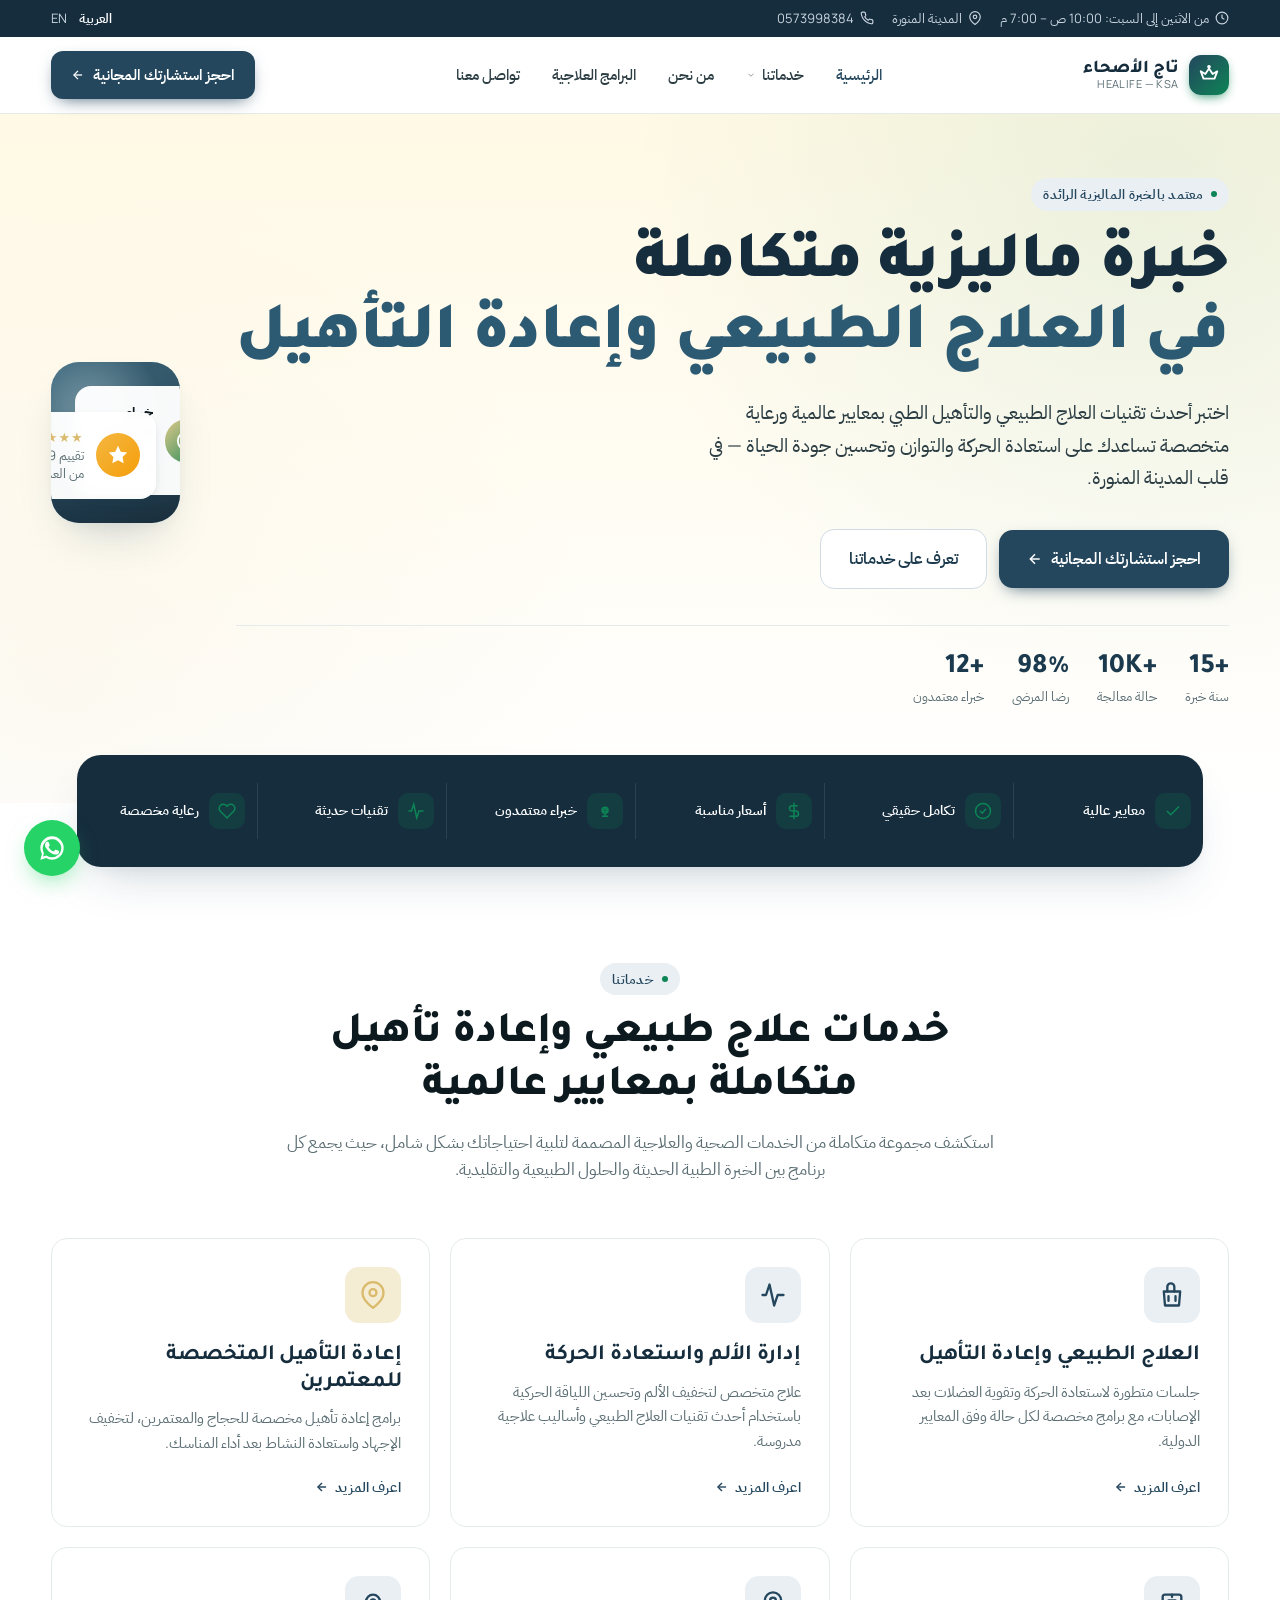
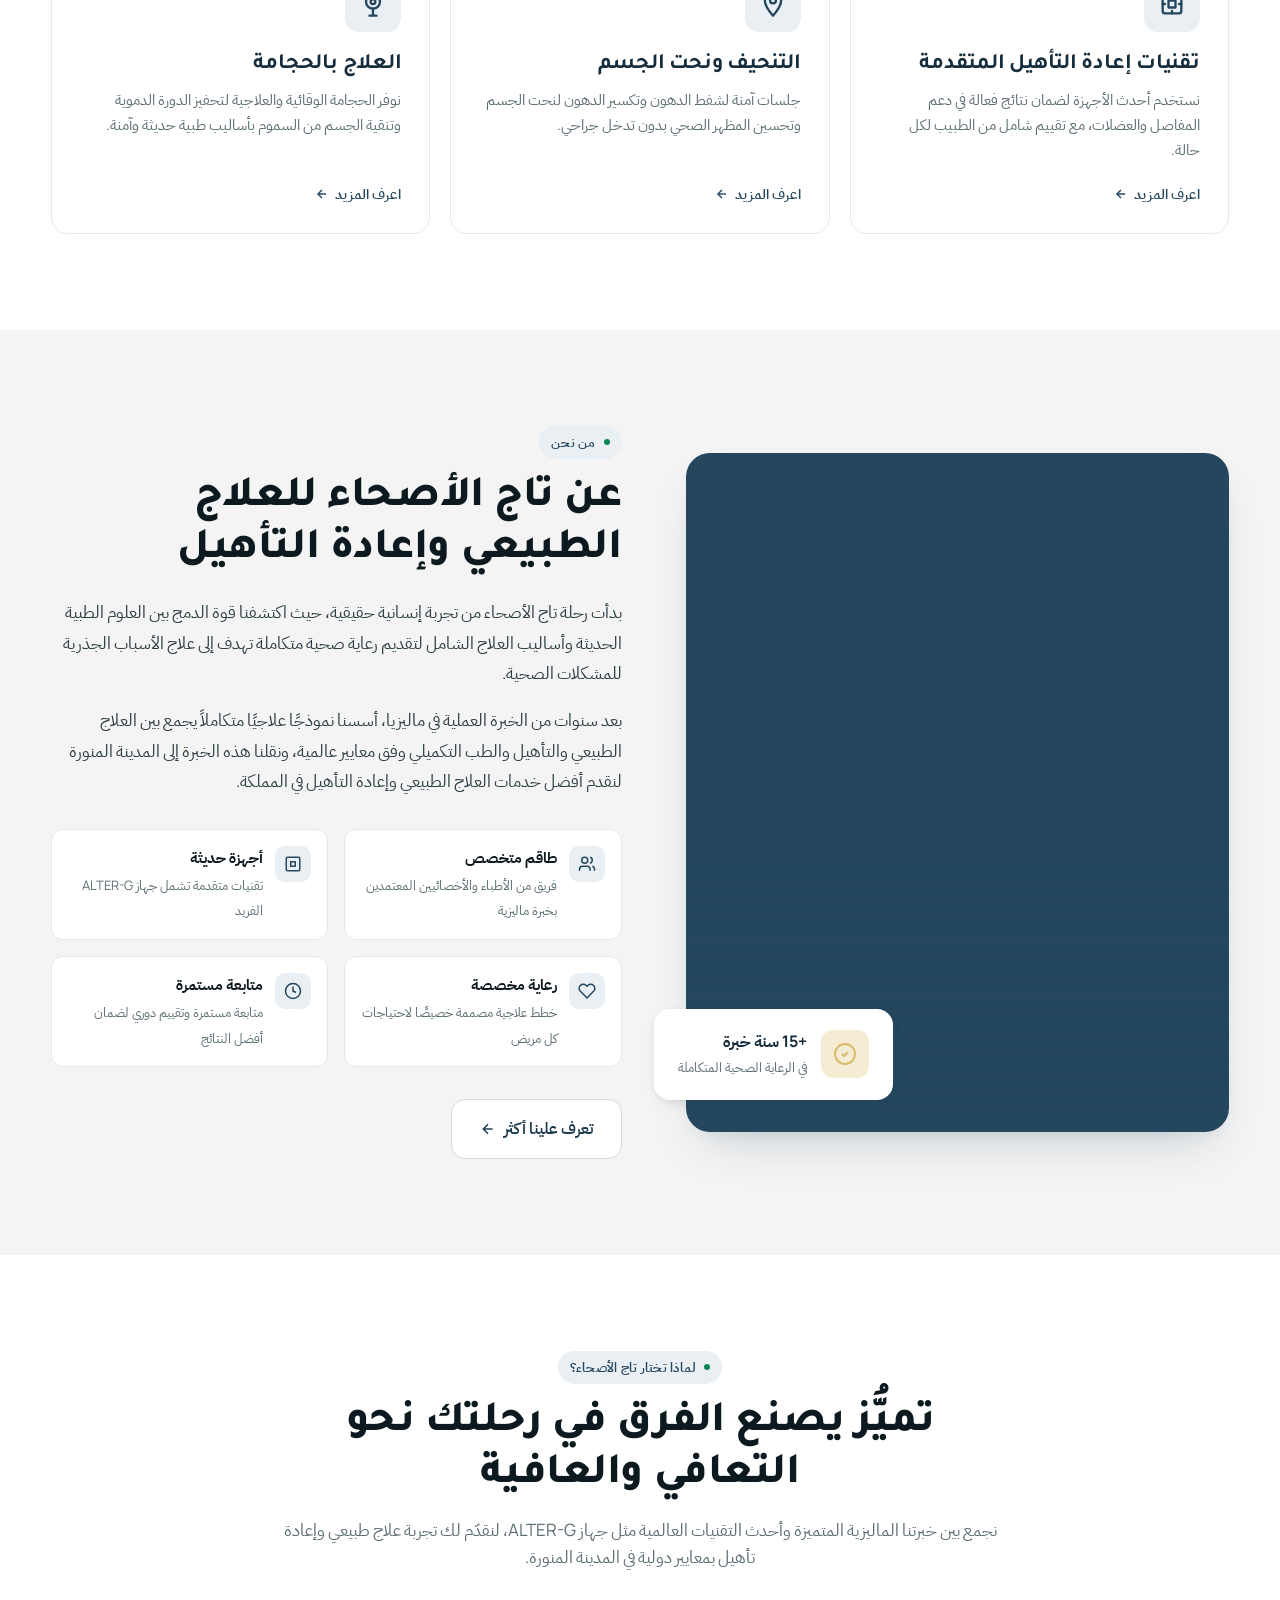
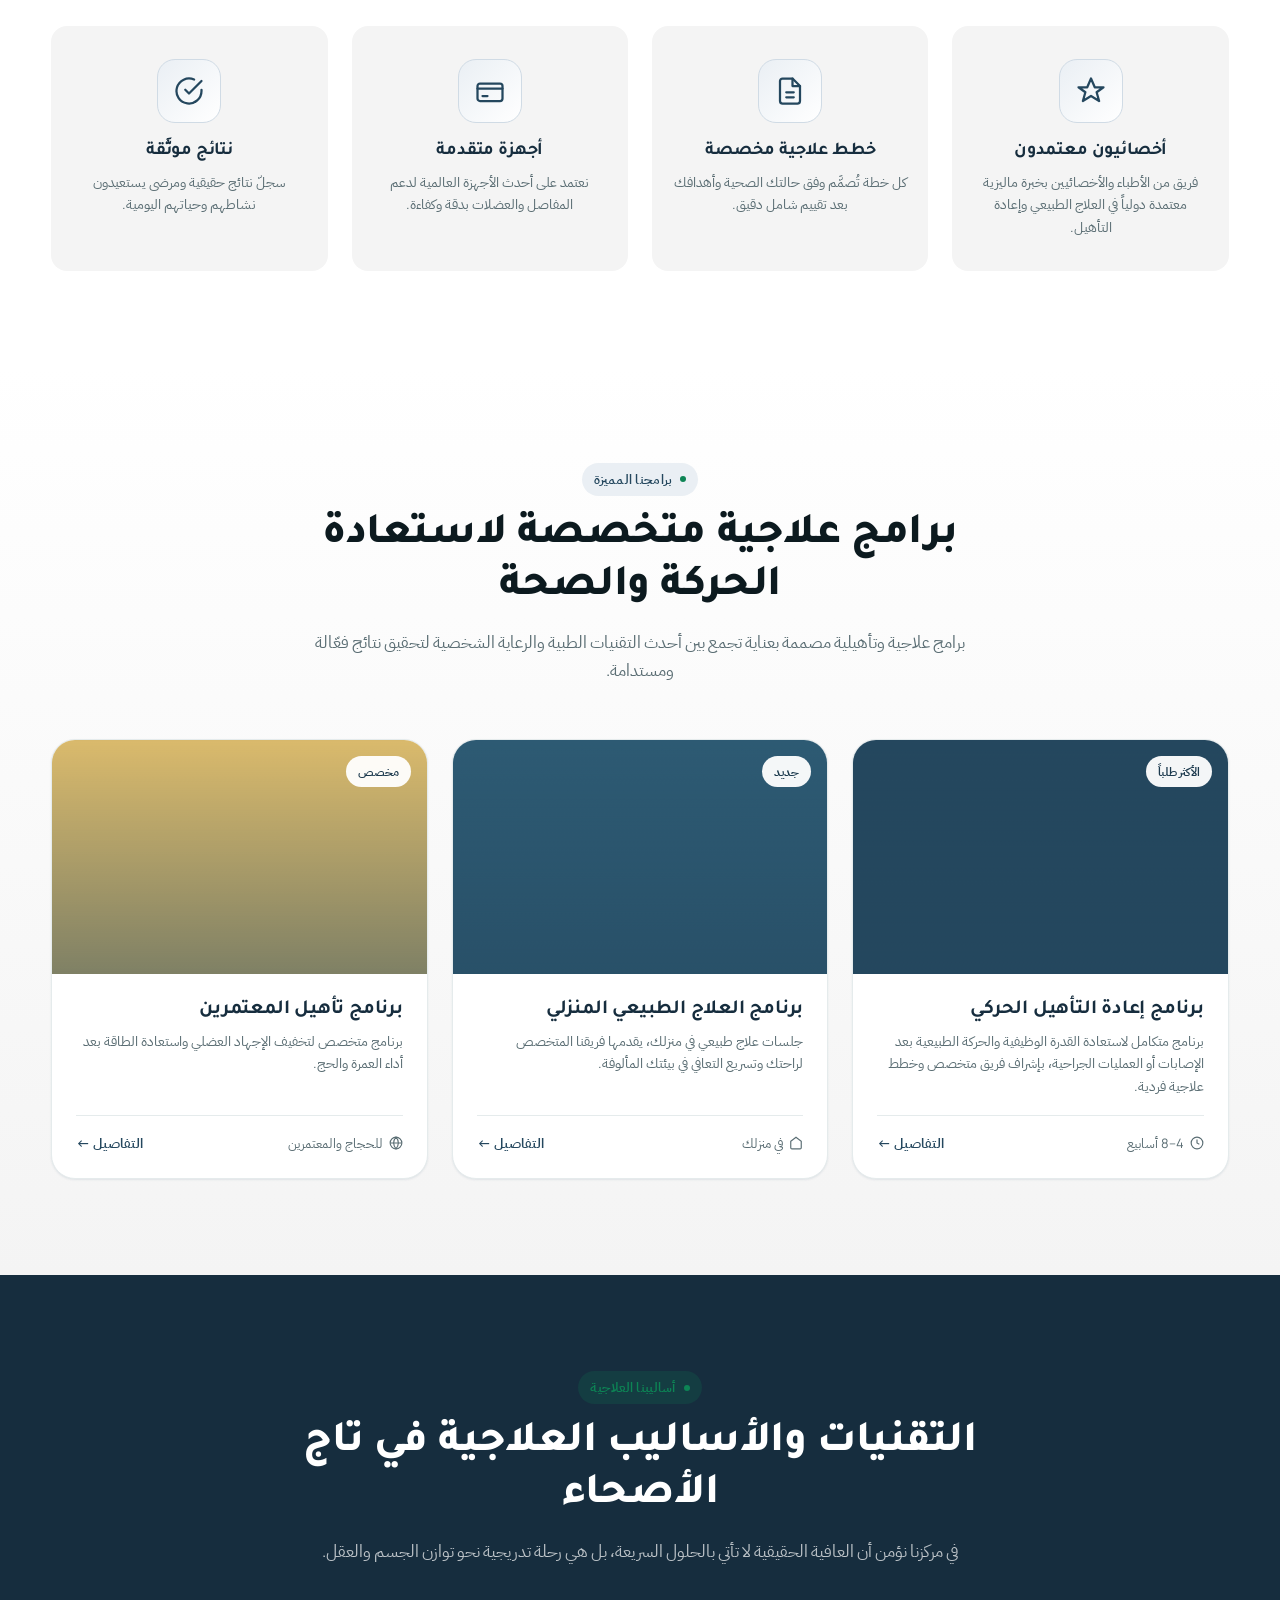
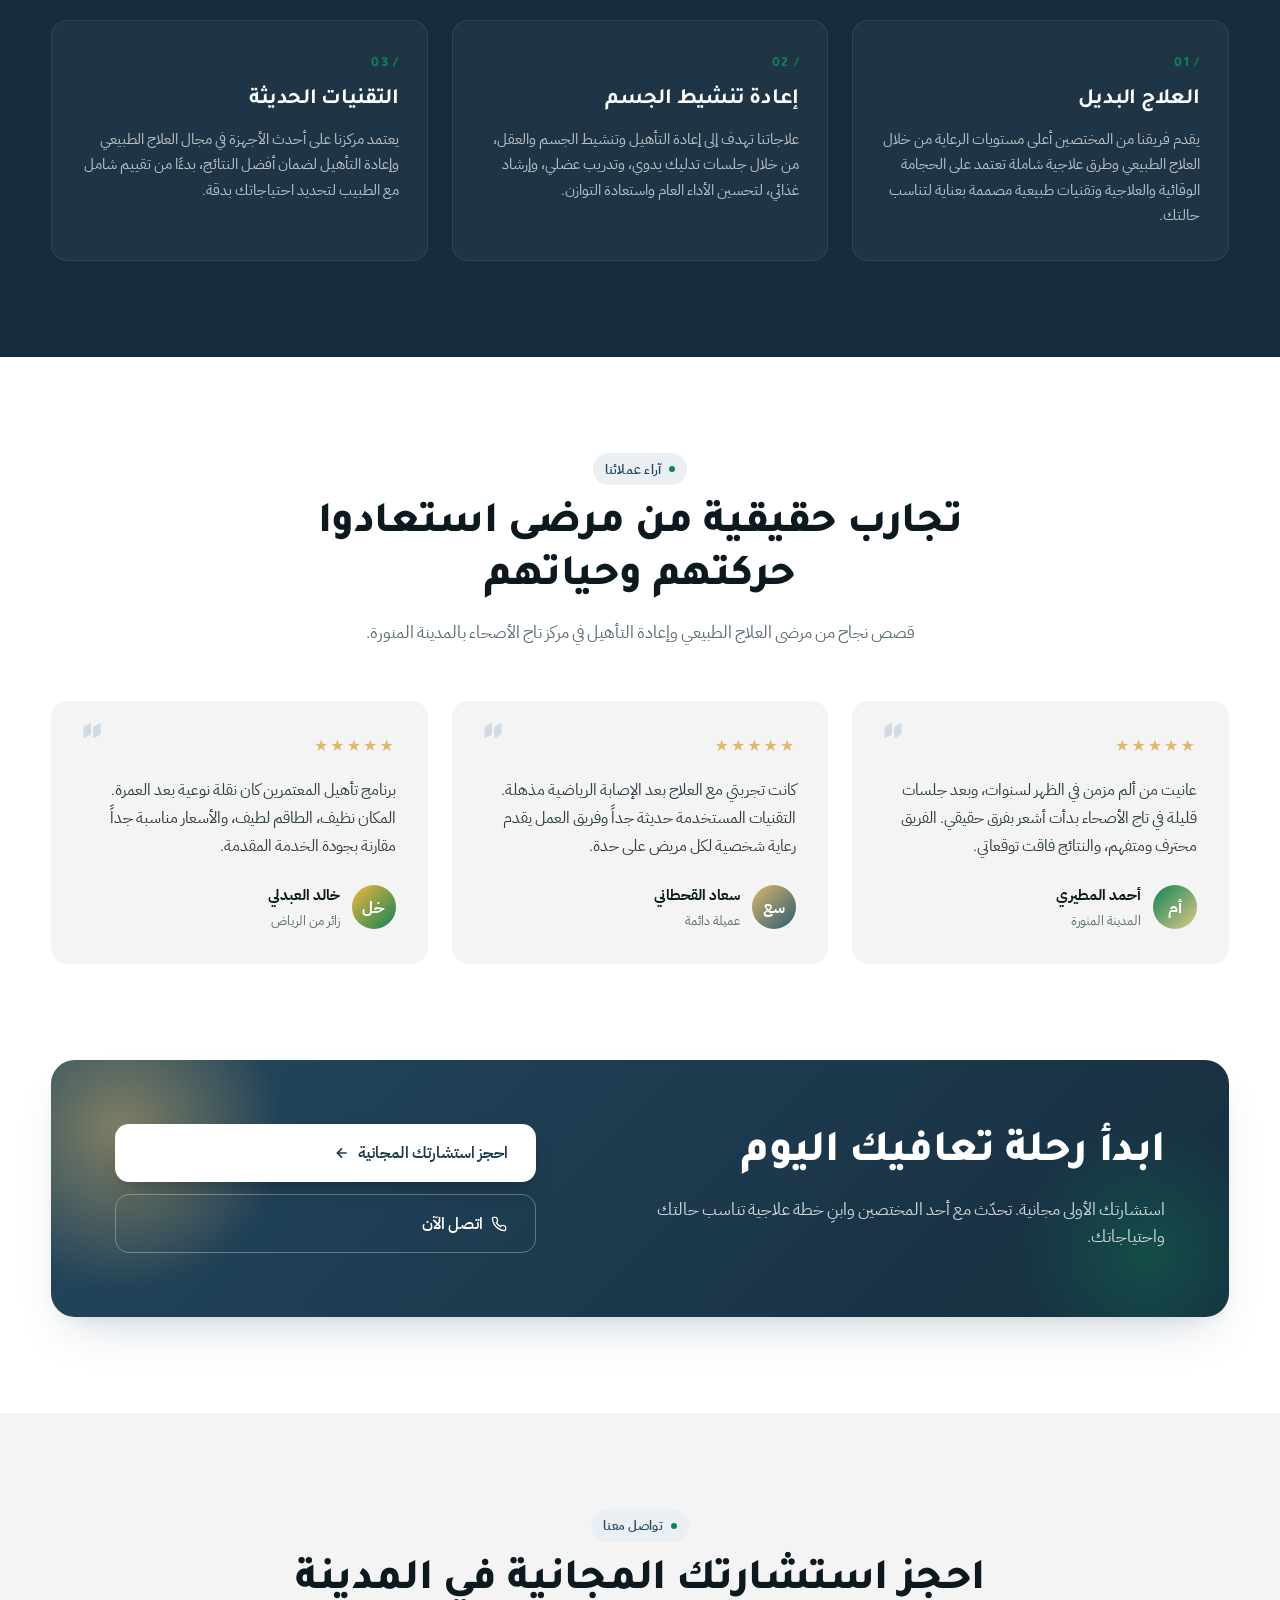
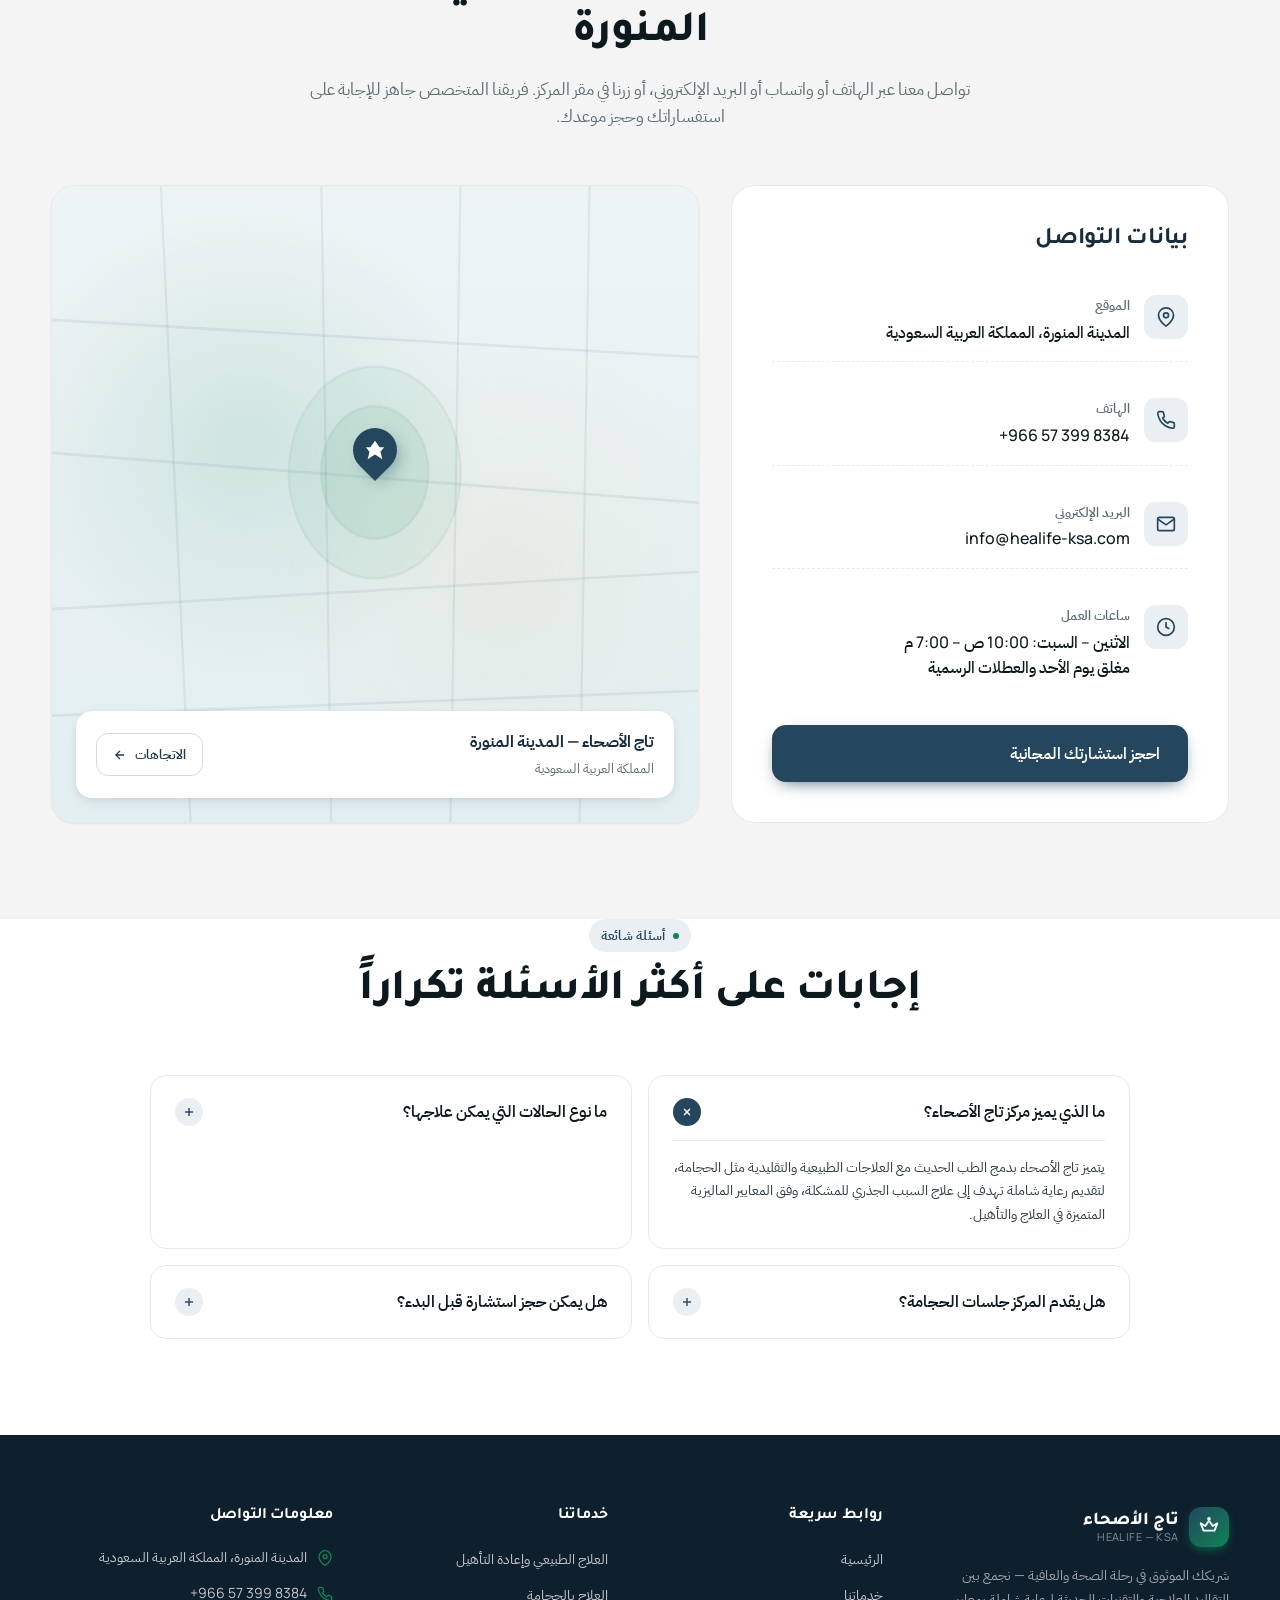
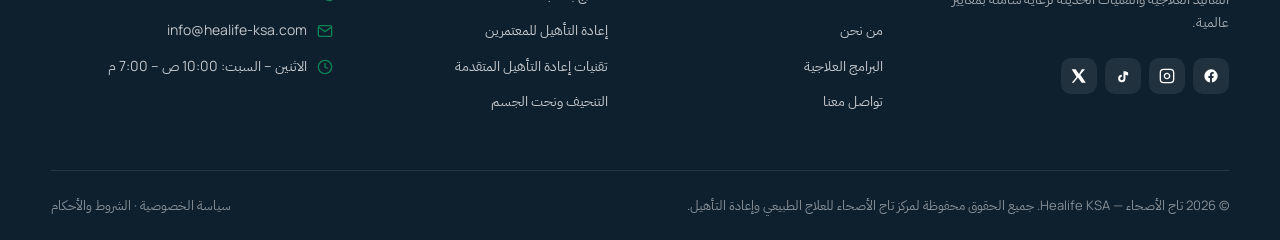
==== commit 7223a990: "Enhance SEO and content in index.html Updated title and meta tags for SEO optimization, improved con" ====
--- a/tajelsehaa-website 2/index.html
+++ b/tajelsehaa-website 2/index.html
@@ -3,7 +3,8 @@
 <head>
 <meta charset="utf-8" />
 <meta name="viewport" content="width=device-width, initial-scale=1" />
-<title>تاج الأصحاء — شريكك الكامل في الصحة</title>
+<title>تاج الأصحاء | علاج طبيعي وإعادة تأهيل بالمدينة المنورة بخبرة ماليزية</title>
+<meta name="description" content="مركز تاج الأصحاء للعلاج الطبيعي وإعادة التأهيل في المدينة المنورة يقدم خدمات علاج طبيعي متقدمة، إعادة تأهيل، تقنية ALTER-G، التغذية العلاجية، الحجامة، والتصريف الليمفاوي بخبرة ماليزية ومعايير عالمية.">
 <link rel="preconnect" href="https://fonts.googleapis.com">
 <link rel="preconnect" href="https://fonts.gstatic.com" crossorigin>
 <link href="https://fonts.googleapis.com/css2?family=IBM+Plex+Sans+Arabic:wght@300;400;500;600;700&family=Manrope:wght@300;400;500;600;700;800&family=Tajawal:wght@400;500;700;800;900&display=swap" rel="stylesheet">
@@ -16,6 +17,37 @@
 .dropdown-menu a{display:block;padding:10px 20px;color:var(--ink-900);font-size:.9rem;text-decoration:none;transition:background .2s,color .2s}
 .dropdown-menu a:hover{background:var(--sand-50,#FFF9E5);color:var(--teal-700)}
 </style>
+<meta property="og:title" content="تاج الأصحاء | علاج طبيعي وإعادة تأهيل بالمدينة المنورة">
+<meta property="og:description" content="مركز متخصص بخبرة ماليزية يقدم خدمات العلاج الطبيعي وإعادة التأهيل والحجامة والتغذية العلاجية في المدينة المنورة.">
+<meta property="og:type" content="website">
+<meta property="og:locale" content="ar_SA">
+<meta name="robots" content="index, follow">
+<link rel="canonical" href="https://tajalasehaa.sa/">
+<script type="application/ld+json">
+{
+  "@context": "https://schema.org",
+  "@type": "MedicalClinic",
+  "name": "تاج الأصحاء للعلاج الطبيعي وإعادة التأهيل",
+  "alternateName": "Taj Al Asihaa - HealLife",
+  "url": "https://tajalasehaa.sa",
+  "telephone": "0573998384",
+  "address": {
+    "@type": "PostalAddress",
+    "addressLocality": "المدينة المنورة",
+    "addressCountry": "SA"
+  },
+  "openingHours": "Mo-Sa 10:00-19:00",
+  "medicalSpecialty": ["PhysicalTherapy", "Rehabilitation"],
+  "availableService": [
+    {"@type": "MedicalTherapy", "name": "العلاج الطبيعي"},
+    {"@type": "MedicalTherapy", "name": "إعادة التأهيل"},
+    {"@type": "MedicalTherapy", "name": "الحجامة العلاجية"},
+    {"@type": "MedicalTherapy", "name": "التغذية العلاجية"},
+    {"@type": "MedicalTherapy", "name": "التصريف الليمفاوي"}
+  ],
+  "description": "مركز تاج الأصحاء للعلاج الطبيعي وإعادة التأهيل في المدينة المنورة بخبرة ماليزية ومعايير عالمية"
+}
+</script>
 </head>
 <body>
 
@@ -96,11 +128,11 @@
       <div class="hero-text">
         <span class="eyebrow hero-eyebrow">معتمد بالخبرة الماليزية الرائدة</span>
         <h1>
-          استعد صحتك. <br>
-          <span class="accent">استعد حياتك.</span>
+          خبرة ماليزية متكاملة <br>
+          <span class="accent">في العلاج الطبيعي وإعادة التأهيل</span>
         </h1>
         <p class="hero-sub">
-          اختبر معايير العلاج الطبيعي الماليزية في المدينة المنورة، مع تقنيات متقدمة ورعاية شاملة لشفاء أفضل وصحة متوازنة — يجمع علاجنا بين الطب الحديث والعلاجات التقليدية.
+          اختبر أحدث تقنيات العلاج الطبيعي والتأهيل الطبي بمعايير عالمية ورعاية متخصصة تساعدك على استعادة الحركة والتوازن وتحسين جودة الحياة — في قلب المدينة المنورة.
         </p>
         <div class="hero-ctas">
           <a href="#contact" class="btn btn-primary btn-large">
@@ -194,7 +226,7 @@
   <div class="container">
     <div class="block-head">
       <span class="eyebrow">خدماتنا</span>
-      <h2>رعاية صحية متكاملة تحت سقف واحد</h2>
+      <h2>خدمات علاج طبيعي وإعادة تأهيل متكاملة بمعايير عالمية</h2>
       <p>استكشف مجموعة متكاملة من الخدمات الصحية والعلاجية المصممة لتلبية احتياجاتك بشكل شامل، حيث يجمع كل برنامج بين الخبرة الطبية الحديثة والحلول الطبيعية والتقليدية.</p>
     </div>
 
@@ -306,26 +338,26 @@
       </div>
       <div>
         <span class="eyebrow">من نحن</span>
-        <h2 style="margin-top:14px;">عن تاج الأصحاء</h2>
-        <p>تاج الأصحاء هو مركز متخصص يجمع بين الطب الحديث والعلاجات الطبيعية لتقديم رعاية صحية متكاملة تهدف إلى علاج الأسباب الجذرية للمشكلات الصحية، وليس فقط أعراضها.</p>
-        <p>نستند إلى الخبرة الماليزية الرائدة في مجال العلاج وإعادة التأهيل، ونعمل على نقل هذه الخبرة إلى المدينة المنورة لتوفير خدمات علاج طبيعي وتأهيل متقدمة بمعايير عالمية وجودة استثنائية.</p>
+        <h2 style="margin-top:14px;">عن تاج الأصحاء للعلاج الطبيعي وإعادة التأهيل</h2>
+        <p>بدأت رحلة تاج الأصحاء من تجربة إنسانية حقيقية، حيث اكتشفنا قوة الدمج بين العلوم الطبية الحديثة وأساليب العلاج الشامل لتقديم رعاية صحية متكاملة تهدف إلى علاج الأسباب الجذرية للمشكلات الصحية.</p>
+        <p>بعد سنوات من الخبرة العملية في ماليزيا، أسسنا نموذجًا علاجيًا متكاملاً يجمع بين العلاج الطبيعي والتأهيل والطب التكميلي وفق معايير عالمية، ونقلنا هذه الخبرة إلى المدينة المنورة لنقدم أفضل خدمات العلاج الطبيعي وإعادة التأهيل في المملكة.</p>
 
         <div class="about-highlights">
           <div class="hl">
             <div class="ico"><svg viewBox="0 0 24 24" fill="none" stroke="currentColor" stroke-width="2"><path d="M16 21v-2a4 4 0 0 0-4-4H6a4 4 0 0 0-4 4v2"/><circle cx="9" cy="7" r="4"/><path d="M22 21v-2a4 4 0 0 0-3-3.87M16 3.13a4 4 0 0 1 0 7.75"/></svg></div>
-            <div><strong>طاقم متخصص</strong><span>أطباء وأخصائيون معتمدون</span></div>
+            <div><strong>طاقم متخصص</strong><span>فريق من الأطباء والأخصائيين المعتمدين بخبرة ماليزية</span></div>
           </div>
           <div class="hl">
             <div class="ico"><svg viewBox="0 0 24 24" fill="none" stroke="currentColor" stroke-width="2"><rect x="3" y="3" width="18" height="18" rx="2"/><path d="M9 9h6v6H9z"/></svg></div>
-            <div><strong>أجهزة حديثة</strong><span>أحدث التقنيات العالمية</span></div>
+            <div><strong>أجهزة حديثة</strong><span>تقنيات متقدمة تشمل جهاز ALTER-G الفريد</span></div>
           </div>
           <div class="hl">
             <div class="ico"><svg viewBox="0 0 24 24" fill="none" stroke="currentColor" stroke-width="2"><path d="M20.84 4.61a5.5 5.5 0 0 0-7.78 0L12 5.67l-1.06-1.06a5.5 5.5 0 0 0-7.78 7.78l1.06 1.06L12 21.23l7.78-7.78 1.06-1.06a5.5 5.5 0 0 0 0-7.78z"/></svg></div>
-            <div><strong>رعاية مخصصة</strong><span>برامج لكل حالة على حدة</span></div>
+            <div><strong>رعاية مخصصة</strong><span>خطط علاجية مصممة خصيصًا لاحتياجات كل مريض</span></div>
           </div>
           <div class="hl">
             <div class="ico"><svg viewBox="0 0 24 24" fill="none" stroke="currentColor" stroke-width="2"><circle cx="12" cy="12" r="10"/><path d="M12 6v6l4 2"/></svg></div>
-            <div><strong>متابعة مستمرة</strong><span>تقييم وتطوير دائم للنتائج</span></div>
+            <div><strong>متابعة مستمرة</strong><span>متابعة مستمرة وتقييم دوري لضمان أفضل النتائج</span></div>
           </div>
         </div>
 
@@ -343,8 +375,8 @@
   <div class="container">
     <div class="block-head">
       <span class="eyebrow">لماذا تختار تاج الأصحاء؟</span>
-      <h2>تميُّز يصنع الفرق في رحلتك العلاجية</h2>
-      <p>نجمع بين التقاليد العلاجية الموثوقة وأحدث التقنيات العالمية، لنقدّم لك تجربة علاجية بمعايير دولية وثقة محلية.</p>
+      <h2>تميُّز يصنع الفرق في رحلتك نحو التعافي والعافية</h2>
+      <p>نجمع بين خبرتنا الماليزية المتميزة وأحدث التقنيات العالمية مثل جهاز ALTER-G، لنقدّم لك تجربة علاج طبيعي وإعادة تأهيل بمعايير دولية في المدينة المنورة.</p>
     </div>
     <div class="why-grid">
       <div class="why-card">
@@ -352,7 +384,7 @@
           <svg viewBox="0 0 24 24" fill="none" stroke="currentColor" stroke-width="1.8" stroke-linecap="round" stroke-linejoin="round"><path d="M12 2l3 7h7l-5.5 4 2 7L12 16l-6.5 4 2-7L2 9h7l3-7z"/></svg>
         </div>
         <h3>أخصائيون معتمدون</h3>
-        <p>فريق طبي معتمد دولياً وفق المعايير الماليزية والعالمية في إعادة التأهيل.</p>
+        <p>فريق من الأطباء والأخصائيين بخبرة ماليزية معتمدة دولياً في العلاج الطبيعي وإعادة التأهيل.</p>
       </div>
       <div class="why-card">
         <div class="ico">
@@ -384,8 +416,8 @@
   <div class="container">
     <div class="block-head">
       <span class="eyebrow">برامجنا المميزة</span>
-      <h2>برامج علاجية صُممت لاستعادة عافيتك</h2>
-      <p>برامج متكاملة تجمع بين الطب الحديث والعلاج البديل لنتائج فعّالة طويلة الأمد.</p>
+      <h2>برامج علاجية متخصصة لاستعادة الحركة والصحة</h2>
+      <p>برامج علاجية وتأهيلية مصممة بعناية تجمع بين أحدث التقنيات الطبية والرعاية الشخصية لتحقيق نتائج فعّالة ومستدامة.</p>
     </div>
     <div class="programs-row">
       <article class="program">
@@ -394,7 +426,7 @@
         </div>
         <div class="program-body">
           <h3>برنامج إعادة التأهيل الحركي</h3>
-          <p>برنامج متكامل لاستعادة الحركة بعد الإصابات والجراحات، يشمل التقييم الأولي، الجلسات العلاجية، والمتابعة.</p>
+          <p>برنامج متكامل لاستعادة القدرة الوظيفية والحركة الطبيعية بعد الإصابات أو العمليات الجراحية، بإشراف فريق متخصص وخطط علاجية فردية.</p>
           <div class="program-foot">
             <span class="meta">
               <svg viewBox="0 0 24 24" fill="none" stroke="currentColor" stroke-width="2"><circle cx="12" cy="12" r="10"/><polyline points="12,6 12,12 16,14"/></svg>
@@ -475,8 +507,8 @@
   <div class="container">
     <div class="block-head">
       <span class="eyebrow">آراء عملائنا</span>
-      <h2>قصص حقيقية من رحلات شفاء</h2>
-      <p>تجارب صادقة من مرضى استعادوا حياتهم اليومية مع برامجنا العلاجية.</p>
+      <h2>تجارب حقيقية من مرضى استعادوا حركتهم وحياتهم</h2>
+      <p>قصص نجاح من مرضى العلاج الطبيعي وإعادة التأهيل في مركز تاج الأصحاء بالمدينة المنورة.</p>
     </div>
     <div class="testimonials-grid">
       <div class="quote-card">
@@ -546,8 +578,8 @@
   <div class="container">
     <div class="block-head">
       <span class="eyebrow">تواصل معنا</span>
-      <h2>نحن هنا لخدمتك في المدينة المنورة</h2>
-      <p>تواصل معنا عبر الهاتف، البريد الإلكتروني، أو زرنا في موقعنا. فريقنا جاهز للإجابة على استفساراتك.</p>
+      <h2>احجز استشارتك المجانية في المدينة المنورة</h2>
+      <p>تواصل معنا عبر الهاتف أو واتساب أو البريد الإلكتروني، أو زرنا في مقر المركز. فريقنا المتخصص جاهز للإجابة على استفساراتك وحجز موعدك.</p>
     </div>
     <div class="contact-grid">
       <div class="contact-info">
@@ -737,7 +769,7 @@
     </div>
 
     <div class="footer-bottom">
-      <span>© 2026 تاج الأصحاء — Healife KSA. جميع الحقوق محفوظة.</span>
+      <span>© 2026 تاج الأصحاء — Healife KSA. جميع الحقوق محفوظة لمركز تاج الأصحاء للعلاج الطبيعي وإعادة التأهيل.</span>
       <span>سياسة الخصوصية · الشروط والأحكام</span>
     </div>
   </div>
--- a/tajelsehaa-website 2/assets/css/styles.css
+++ b/tajelsehaa-website 2/assets/css/styles.css
@@ -201,7 +201,7 @@
     position: absolute; inset: 0;
     background:
       linear-gradient(180deg, rgba(36,71,94,0) 40%, rgba(36,71,94,0.55) 100%),
-      url('../images/hero-rehab.svg') center/cover;
+      url('https://images.pexels.com/photos/4506072/pexels-photo-4506072.jpeg?auto=compress&cs=tinysrgb&w=800') center/cover;
   }
   .hero-visual .photo-fallback {
     position: absolute; inset: 0;
@@ -328,7 +328,7 @@
     border-radius: var(--radius-lg);
     background:
       linear-gradient(180deg, transparent 60%, rgba(36,71,94,0.4)),
-      url('../images/about-clinic.svg') center/cover,
+      url('https://images.pexels.com/photos/7108324/pexels-photo-7108324.jpeg?auto=compress&cs=tinysrgb&w=800') center/cover,
       var(--teal-700);
     box-shadow: var(--shadow-lg);
   }
@@ -424,9 +424,9 @@
     background-size: cover; background-position: center;
     position: relative;
   }
-  .program-img.p1 { background-image: linear-gradient(180deg, transparent, rgba(36,71,94,0.5)), url('../images/program-rehab.svg'); background-color: var(--teal-700); }
-  .program-img.p2 { background-image: linear-gradient(180deg, transparent, rgba(36,71,94,0.5)), url('../images/program-home.svg'); background-color: var(--teal-600); }
-  .program-img.p3 { background-image: linear-gradient(180deg, transparent, rgba(36,71,94,0.5)), url('../images/program-umrah.svg'); background-color: var(--green-600); }
+  .program-img.p1 { background-image: linear-gradient(180deg, transparent, rgba(36,71,94,0.5)), url('https://images.pexels.com/photos/20860586/pexels-photo-20860586.jpeg?auto=compress&cs=tinysrgb&w=600'); background-color: var(--teal-700); }
+  .program-img.p2 { background-image: linear-gradient(180deg, transparent, rgba(36,71,94,0.5)), url('https://images.pexels.com/photos/4506078/pexels-photo-4506078.jpeg?auto=compress&cs=tinysrgb&w=600'); background-color: var(--teal-600); }
+  .program-img.p3 { background-image: linear-gradient(180deg, transparent, rgba(36,71,94,0.5)), url('https://images.pexels.com/photos/20860577/pexels-photo-20860577.jpeg?auto=compress&cs=tinysrgb&w=600'); background-color: var(--green-600); }
   .program-tag {
     position: absolute; top: 16px; right: 16px;
     background: rgba(255,255,255,0.95);
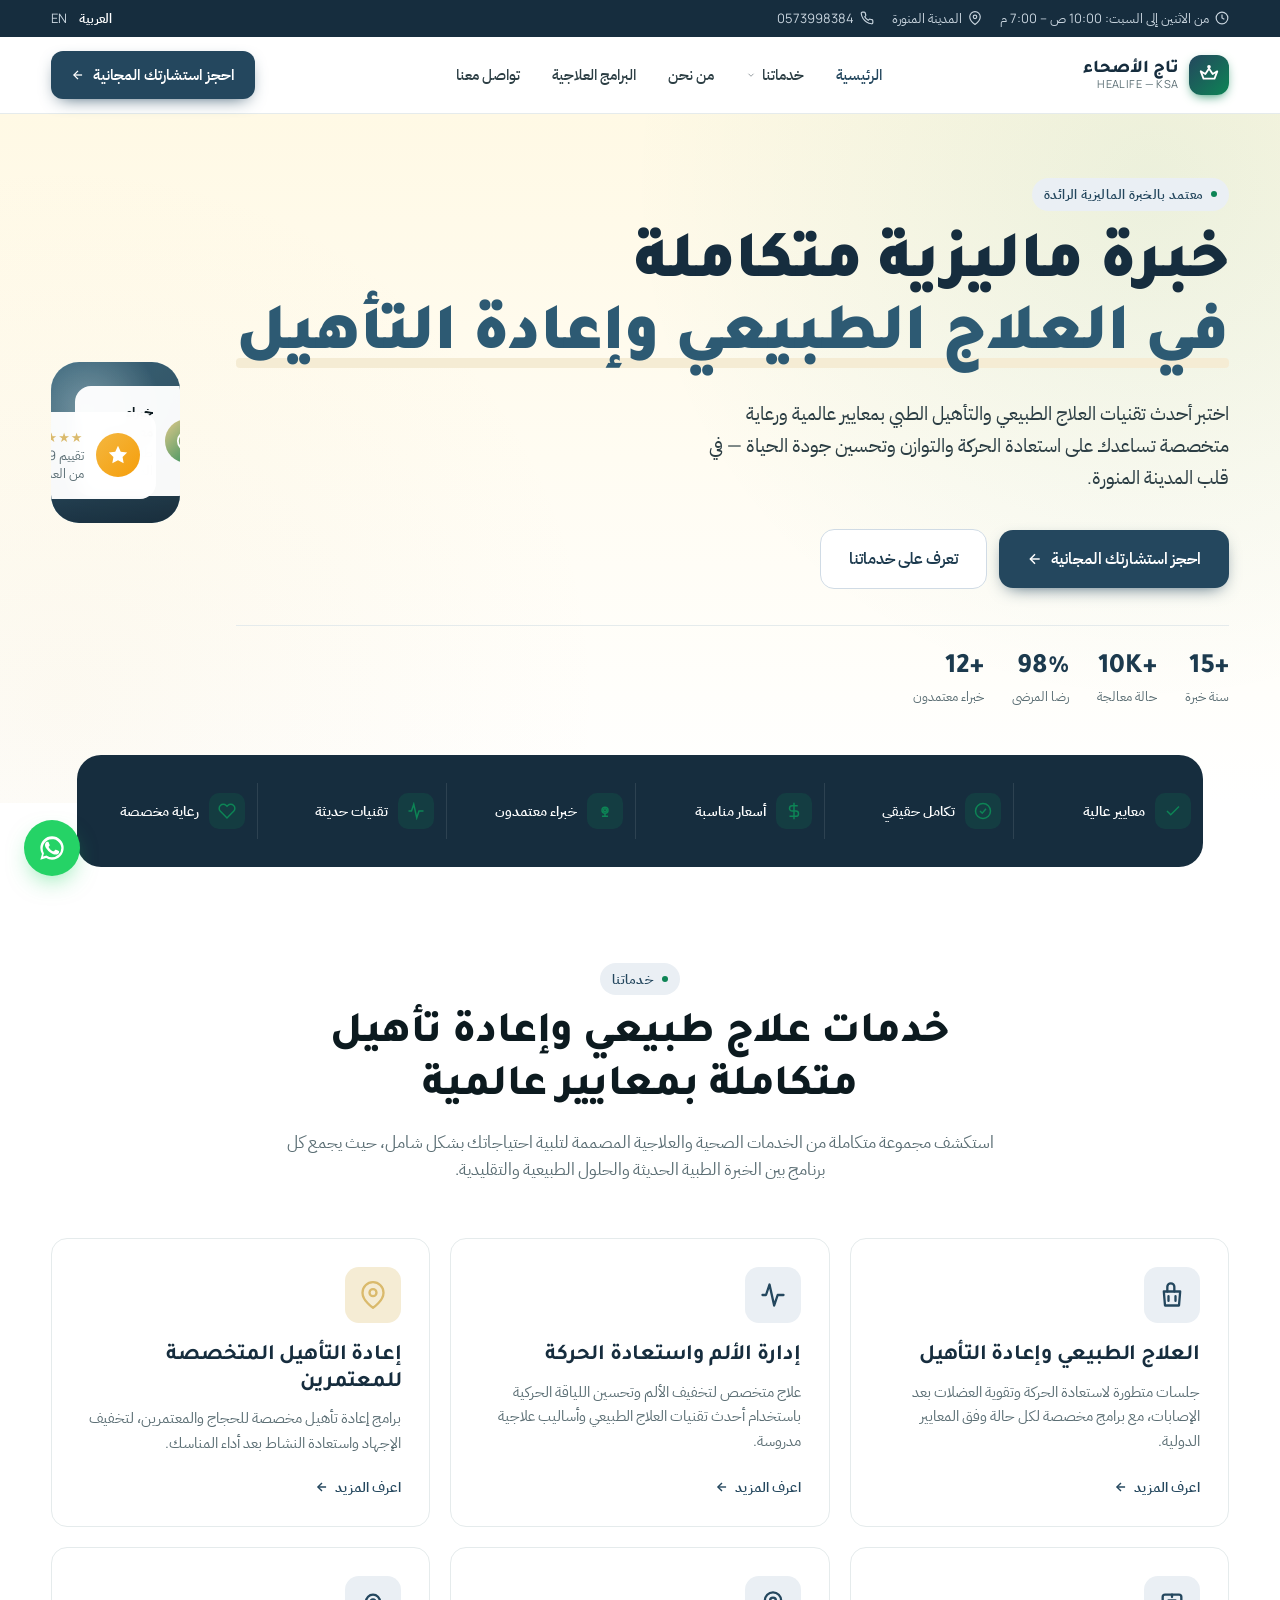
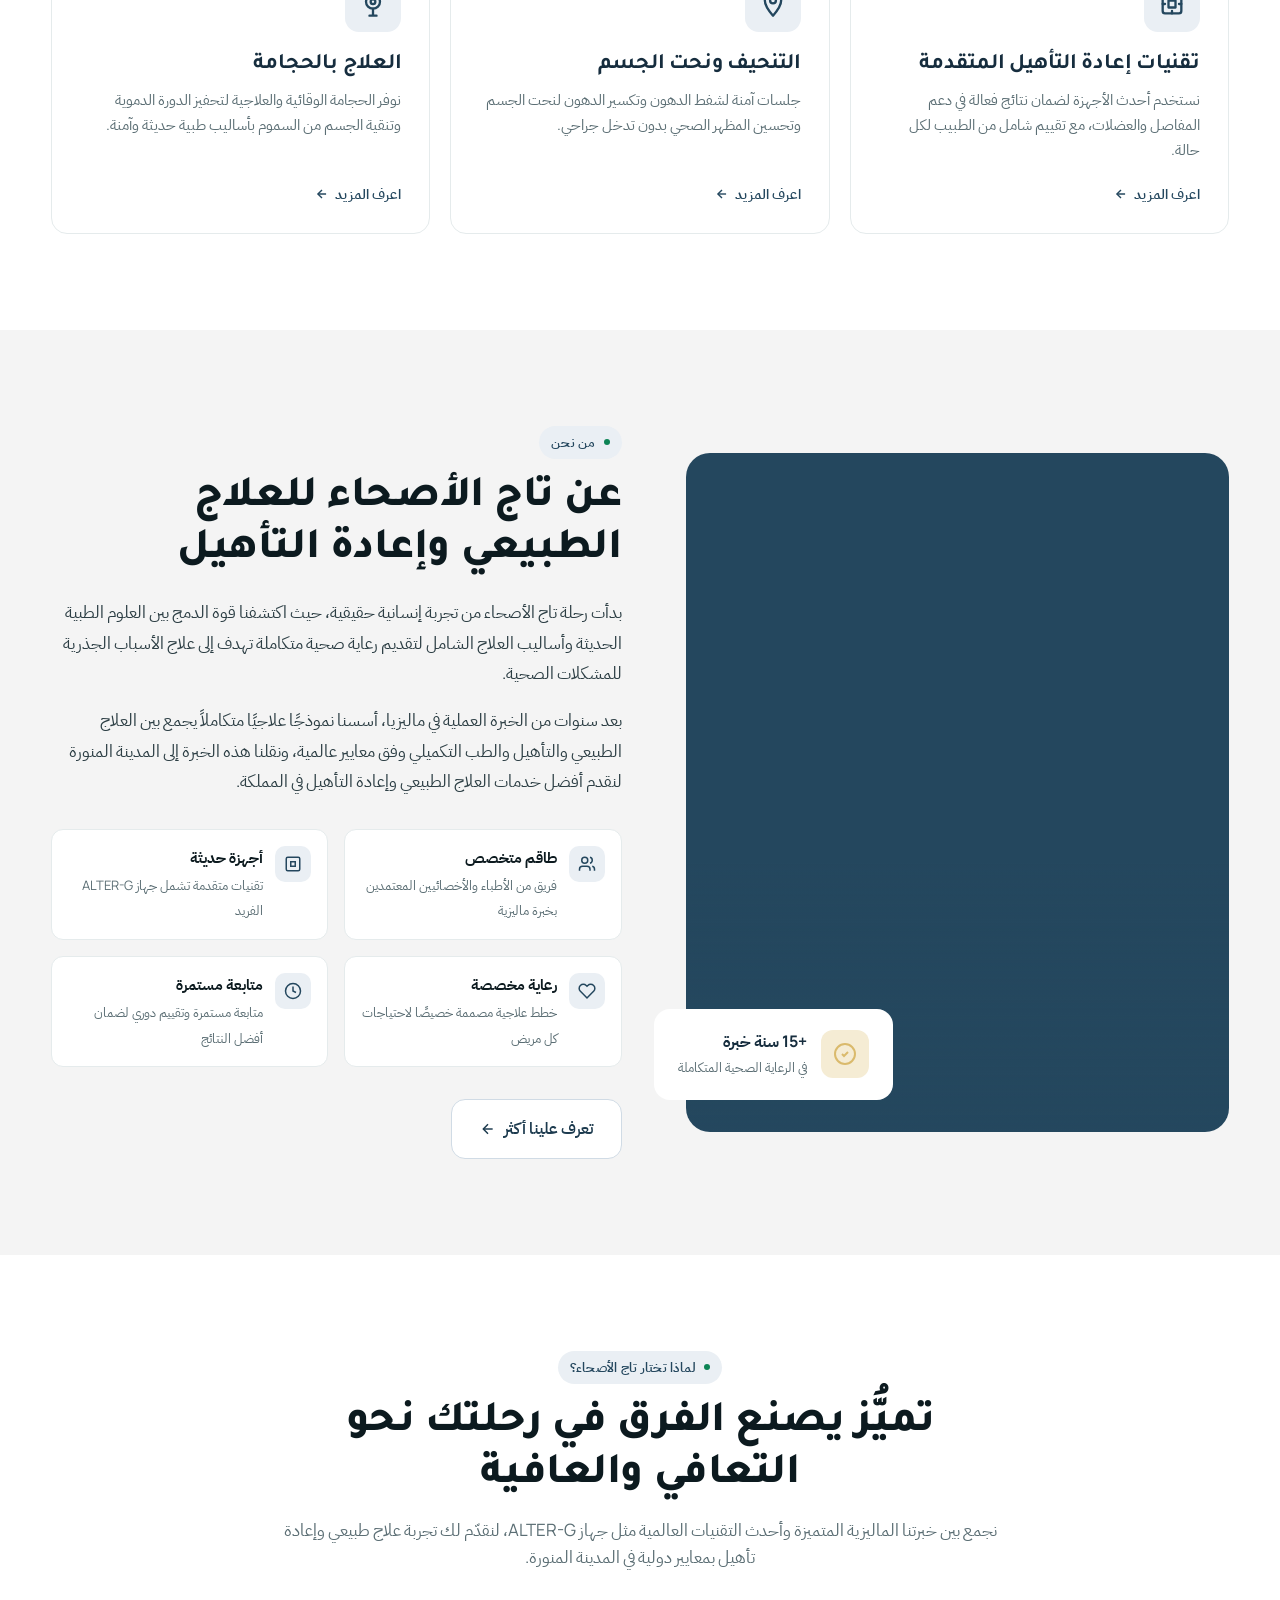
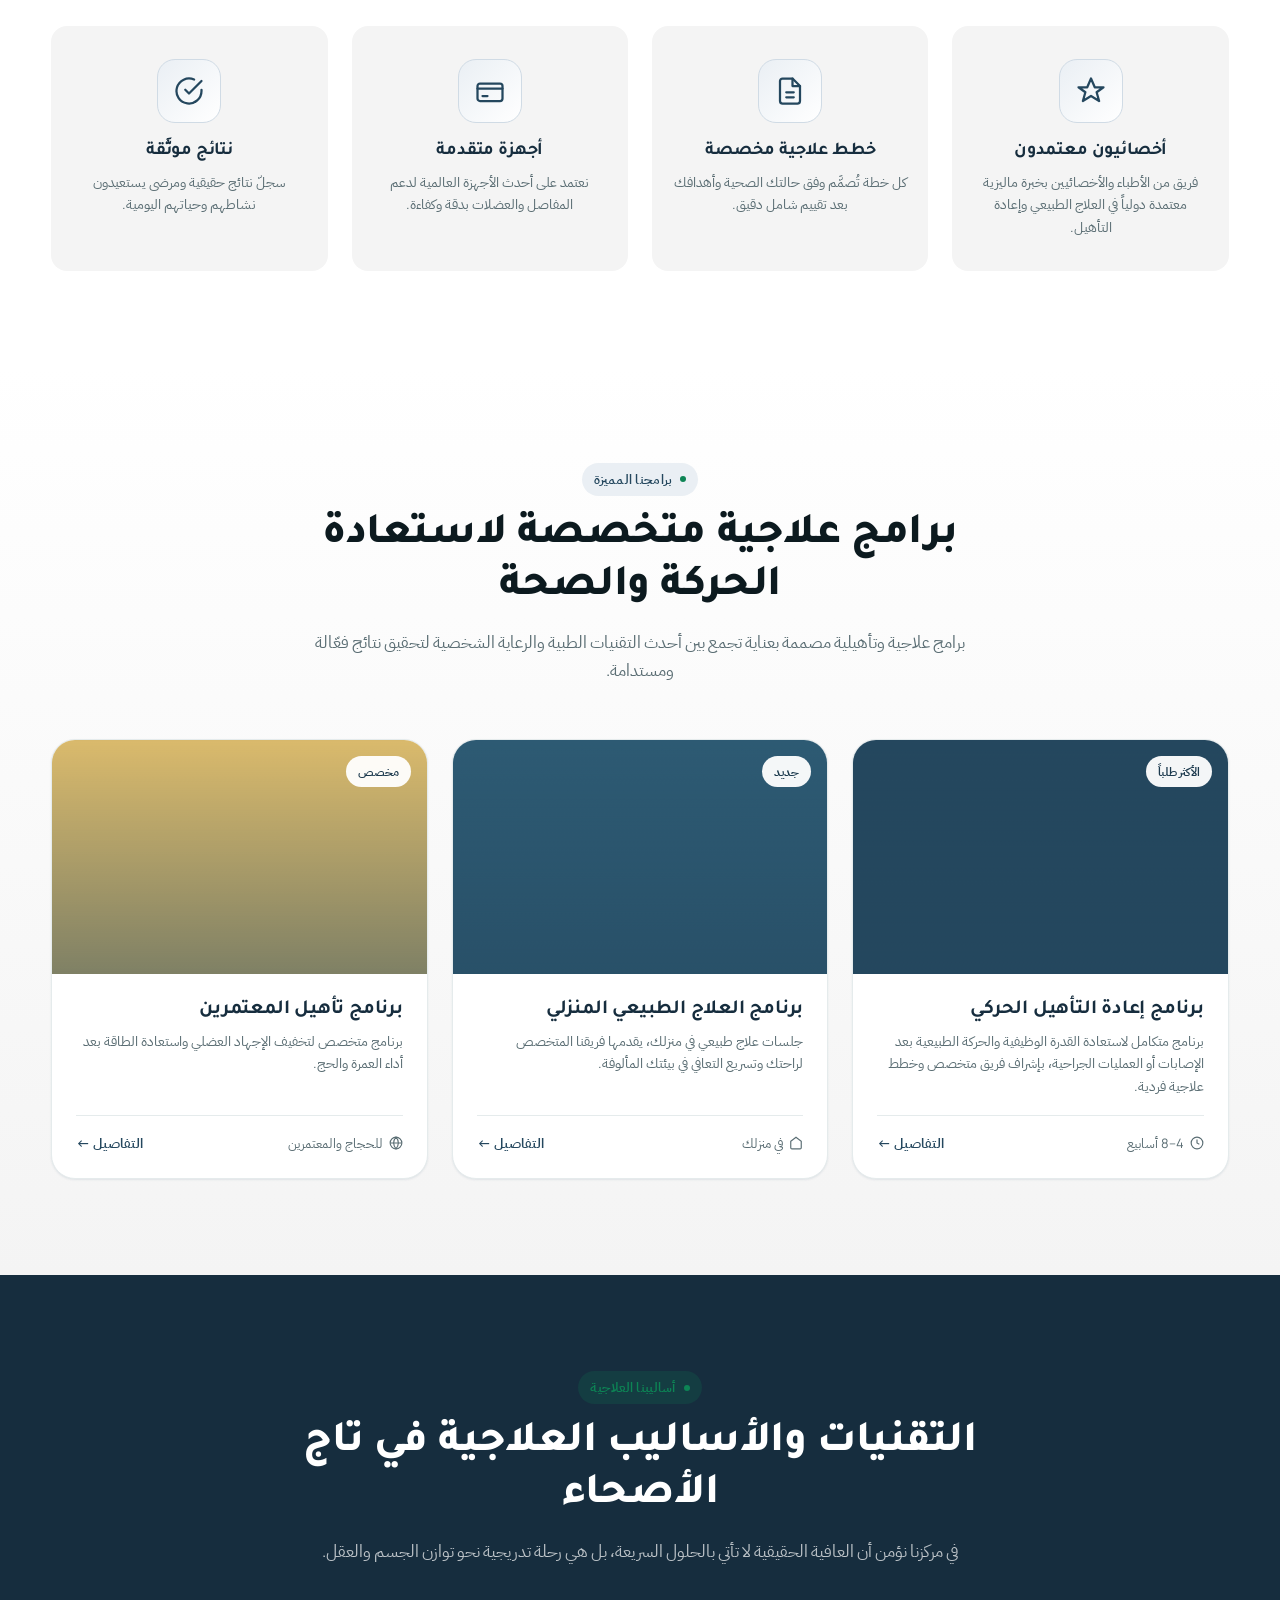
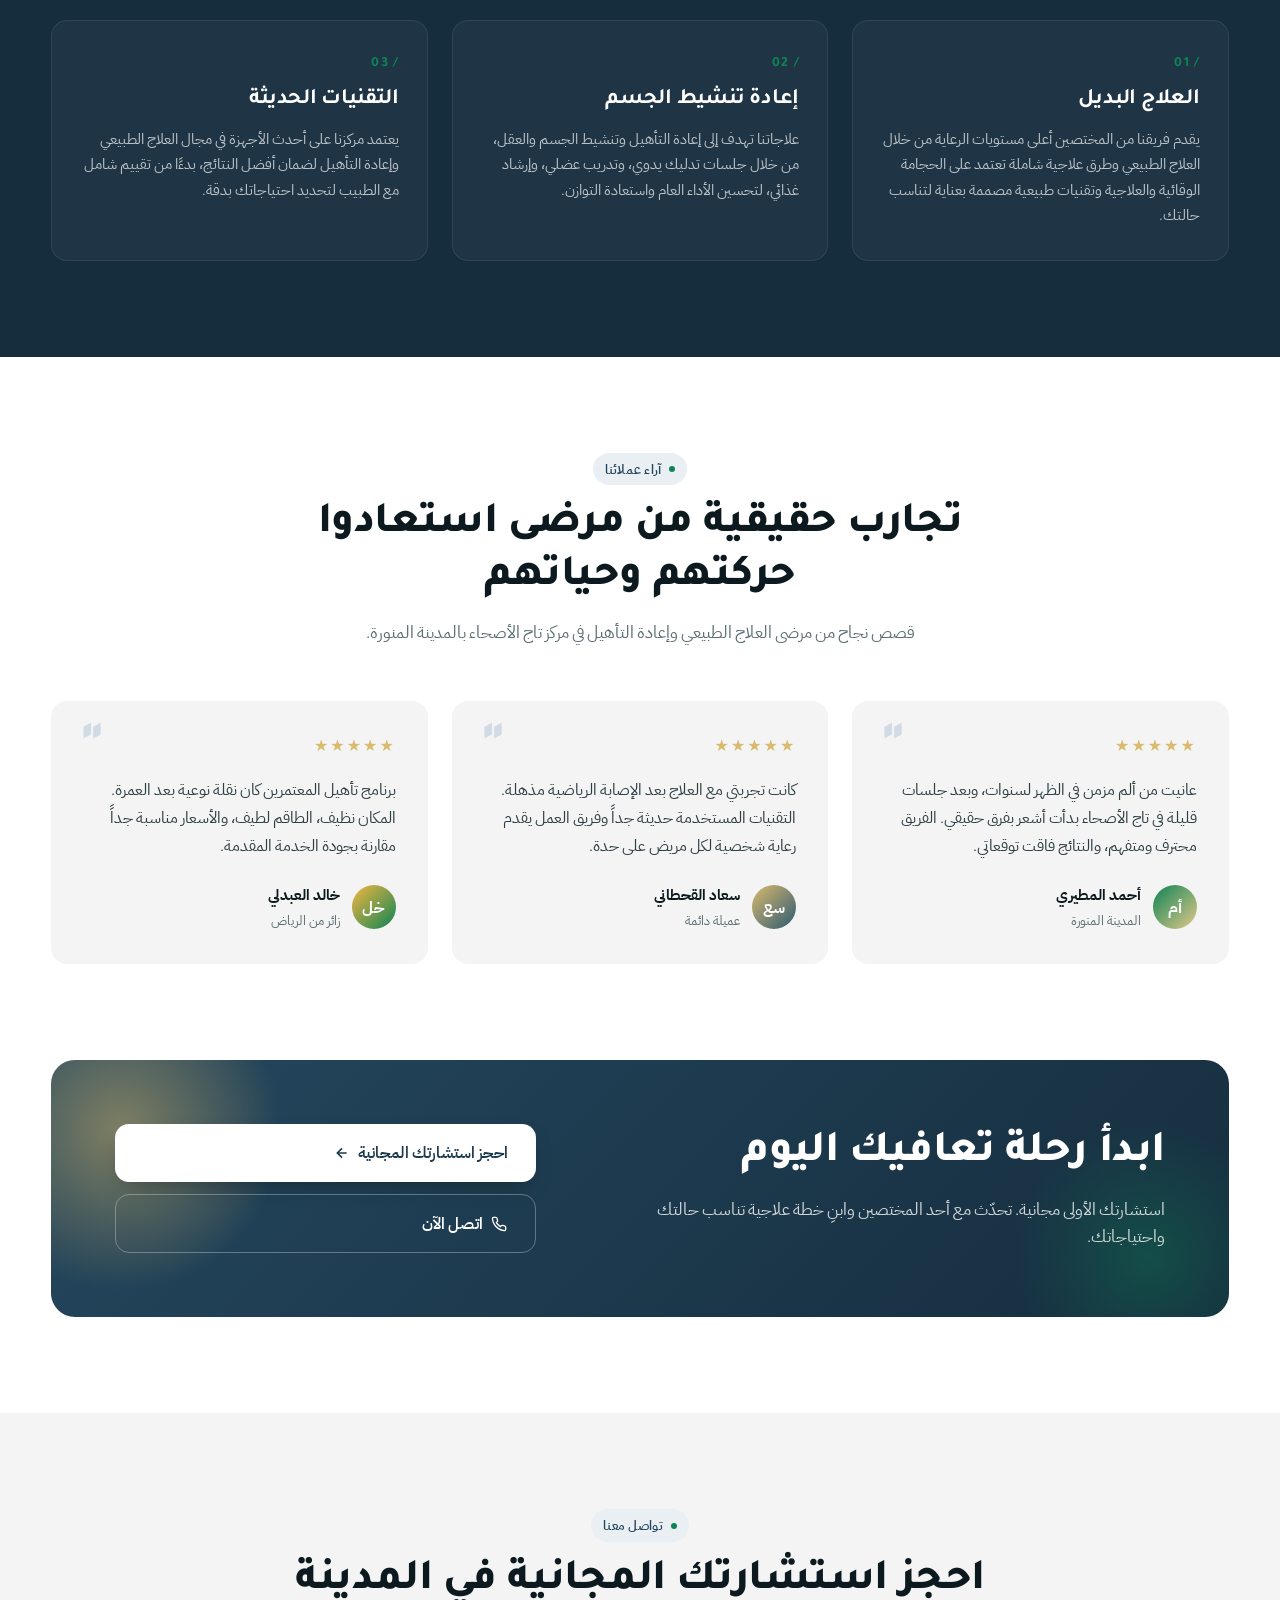
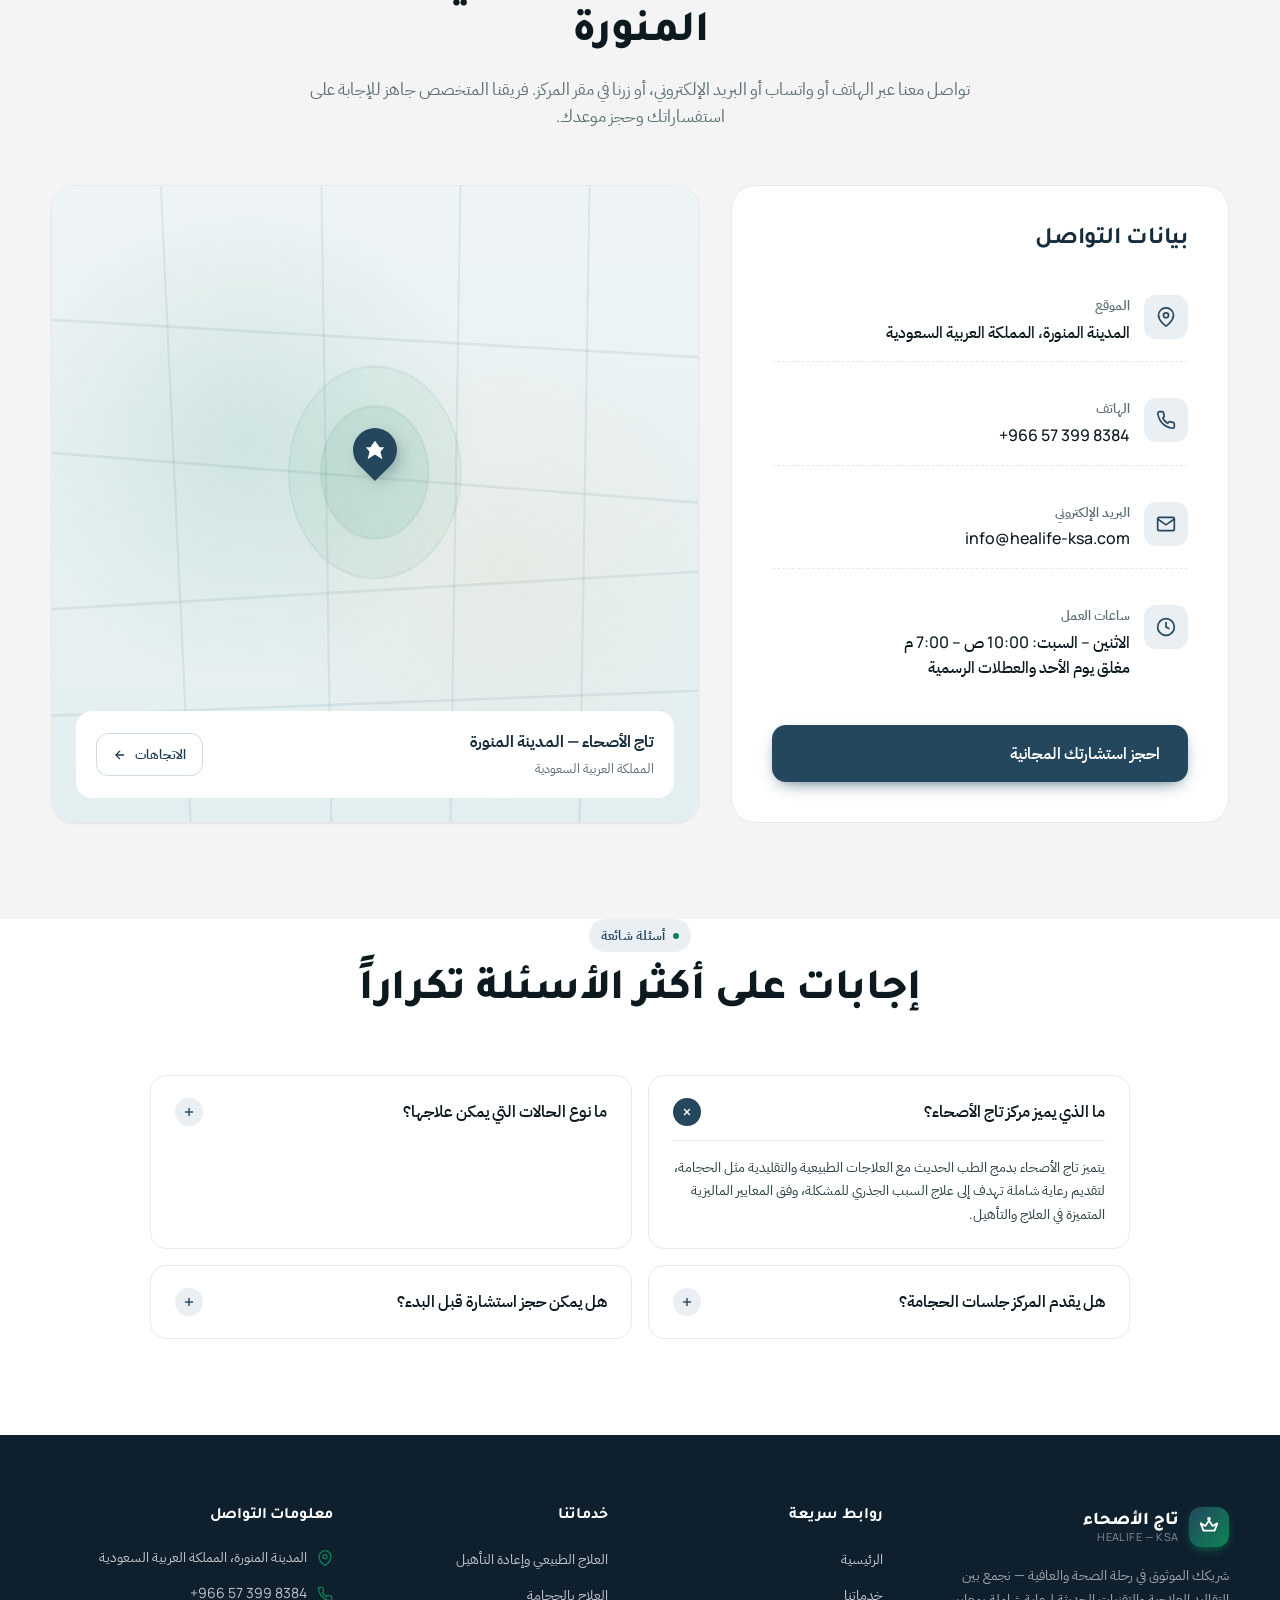
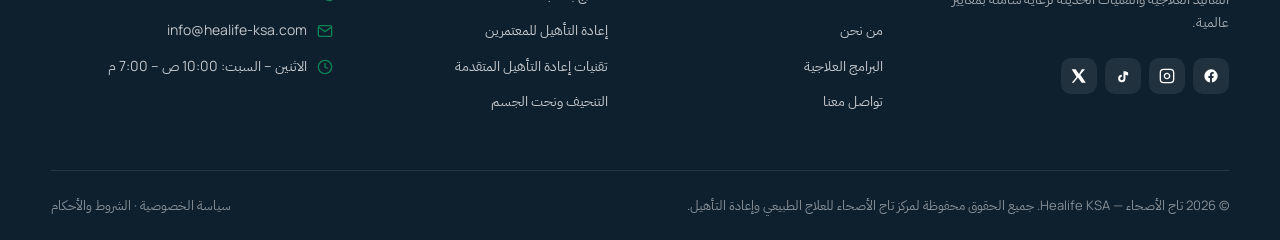
==== commit e39b2ae2: "seo: add og:url, twitter:card and theme-color meta Added Open Graph and Twitter meta tags for better" ====
--- a/tajelsehaa-website 2/index.html
+++ b/tajelsehaa-website 2/index.html
@@ -23,6 +23,9 @@
 <meta property="og:locale" content="ar_SA">
 <meta name="robots" content="index, follow">
 <link rel="canonical" href="https://tajalasehaa.sa/">
+<meta property="og:url" content="https://tajalasehaa.sa/">
+<meta name="twitter:card" content="summary">
+<meta name="theme-color" content="#24475E">
 <script type="application/ld+json">
 {
   "@context": "https://schema.org",
--- a/tajelsehaa-website 2/assets/css/styles.css
+++ b/tajelsehaa-website 2/assets/css/styles.css
@@ -19,7 +19,7 @@
     --bg:       #ffffff;
     --bg-soft:  #F4F4F4;
     --shadow-sm: 0 1px 2px rgba(36,71,94,.06), 0 1px 3px rgba(36,71,94,.04);
-    --shadow-md: 0 6px 18px -8px rgba(36,71,94,.18), 0 2px 6px rgba(36,71,94,.06);
+    --shadow-md: 0 6px 18px -8px rgba(36,71,94,.18), 0 2px 6px rgba(36,71,94,.06)
     --shadow-lg: 0 24px 48px -20px rgba(36,71,94,.25), 0 6px 18px -10px rgba(36,71,94,.12);
     --radius-sm: 10px;
     --radius:    16px;
@@ -726,6 +726,110 @@
     .util-meta span:not(:first-child) { display: none; }
   }
 
-  /* ---------- Subtle reveal animation ---------- */
-  .reveal { opacity: 0; transform: translateY(20px); transition: opacity 0.6s ease, transform 0.6s ease; }
-  .reveal.in { opacity: 1; transform: translateY(0); }
+  /* ---------- Parallax & Scroll Animations ---------- */
+
+  /* Hero parallax container */
+  .hero {
+    will-change: auto;
+  }
+  .hero-visual {
+    will-change: transform;
+    transition: transform 0.1s linear;
+  }
+  .hero-text {
+    will-change: transform, opacity;
+    transition: none;
+  }
+
+  /* Base reveal */
+  .reveal {
+    opacity: 0;
+    transform: translateY(40px);
+    transition: opacity 0.7s cubic-bezier(0.25, 0.46, 0.45, 0.94),
+                transform 0.7s cubic-bezier(0.25, 0.46, 0.45, 0.94);
+  }
+  .reveal.in {
+    opacity: 1;
+    transform: none;
+  }
+
+  /* Directional reveals */
+  .reveal-right {
+    opacity: 0;
+    transform: translateX(50px);
+    transition: opacity 0.7s cubic-bezier(0.25, 0.46, 0.45, 0.94),
+                transform 0.7s cubic-bezier(0.25, 0.46, 0.45, 0.94);
+  }
+  .reveal-left {
+    opacity: 0;
+    transform: translateX(-50px);
+    transition: opacity 0.7s cubic-bezier(0.25, 0.46, 0.45, 0.94),
+                transform 0.7s cubic-bezier(0.25, 0.46, 0.45, 0.94);
+  }
+  .reveal-scale {
+    opacity: 0;
+    transform: scale(0.92);
+    transition: opacity 0.7s cubic-bezier(0.25, 0.46, 0.45, 0.94),
+                transform 0.7s cubic-bezier(0.25, 0.46, 0.45, 0.94);
+  }
+  .reveal-right.in,
+  .reveal-left.in,
+  .reveal-scale.in {
+    opacity: 1;
+    transform: none;
+  }
+
+  /* Stagger delays for child elements */
+  .stagger > *:nth-child(1) { transition-delay: 0s; }
+  .stagger > *:nth-child(2) { transition-delay: 0.1s; }
+  .stagger > *:nth-child(3) { transition-delay: 0.2s; }
+  .stagger > *:nth-child(4) { transition-delay: 0.3s; }
+  .stagger > *:nth-child(5) { transition-delay: 0.4s; }
+  .stagger > *:nth-child(6) { transition-delay: 0.5s; }
+
+  /* Why-strip parallax (moves slightly on scroll) */
+  .why-strip-wrap {
+    will-change: transform;
+  }
+
+  /* Disable parallax transforms on mobile */
+  @media (max-width: 768px) {
+    .hero-visual,
+    .hero-text,
+    .why-strip-wrap {
+      will-change: auto !important;
+      transform: none !important;
+      opacity: 1 !important;
+    }
+    .reveal,
+    .reveal-right,
+    .reveal-left,
+    .reveal-scale {
+      transform: translateY(20px);
+    }
+  
+
+  /* ---------- Accessibility & polish (v2) ---------- */
+
+  /* Respect users who prefer reduced motion */
+  @media (prefers-reduced-motion: reduce) {
+    .reveal, .reveal-right, .reveal-left, .reveal-scale {
+      opacity: 1 !important;
+      transform: none !important;
+      transition: none !important;
+    }
+    .hero-visual, .hero-text, .why-strip-wrap {
+      transform: none !important;
+      transition: none !important;
+    }
+  }
+
+  /* Visible keyboard focus */
+  a:focus-visible,
+  button:focus-visible,
+  input:focus-visible,
+  textarea:focus-visible,
+  select:focus-visible {
+    outline: 2px solid var(--teal-700, #0D8455);
+    outline-offset: 2px;
+  }
